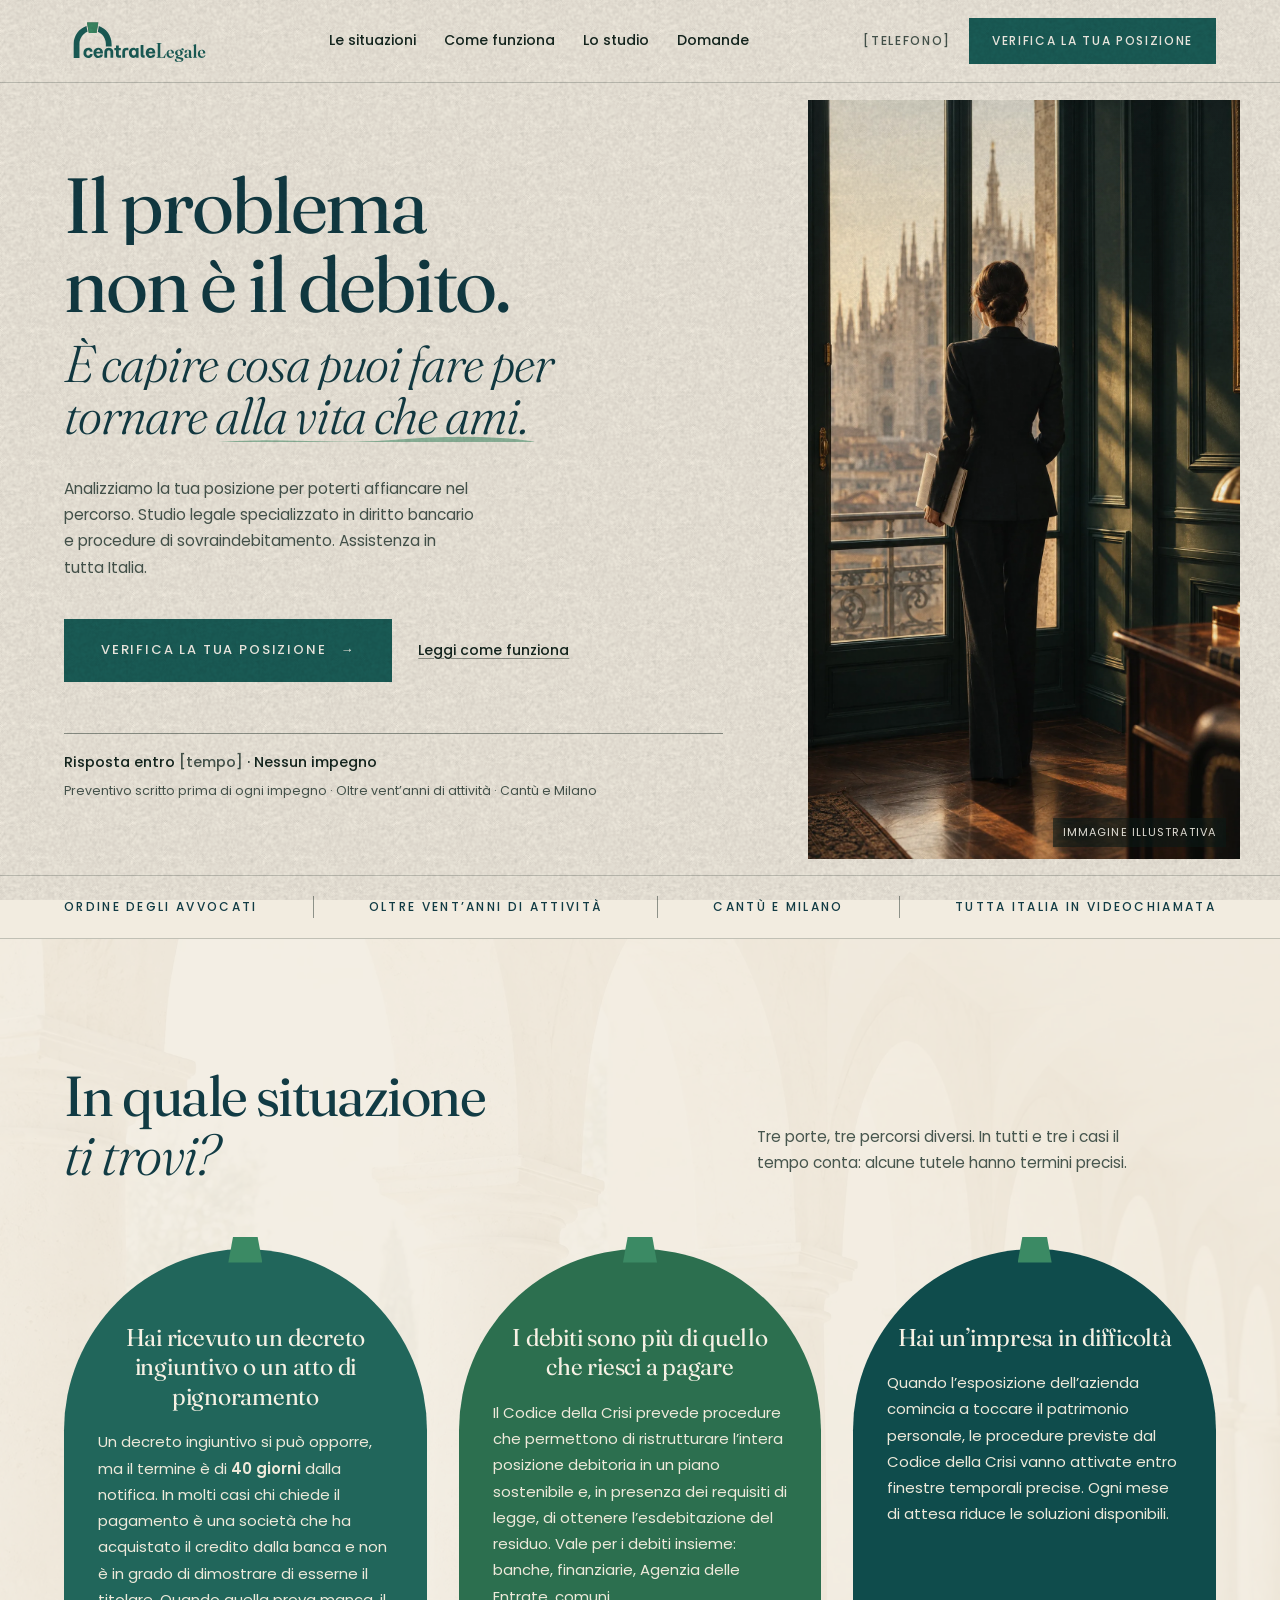
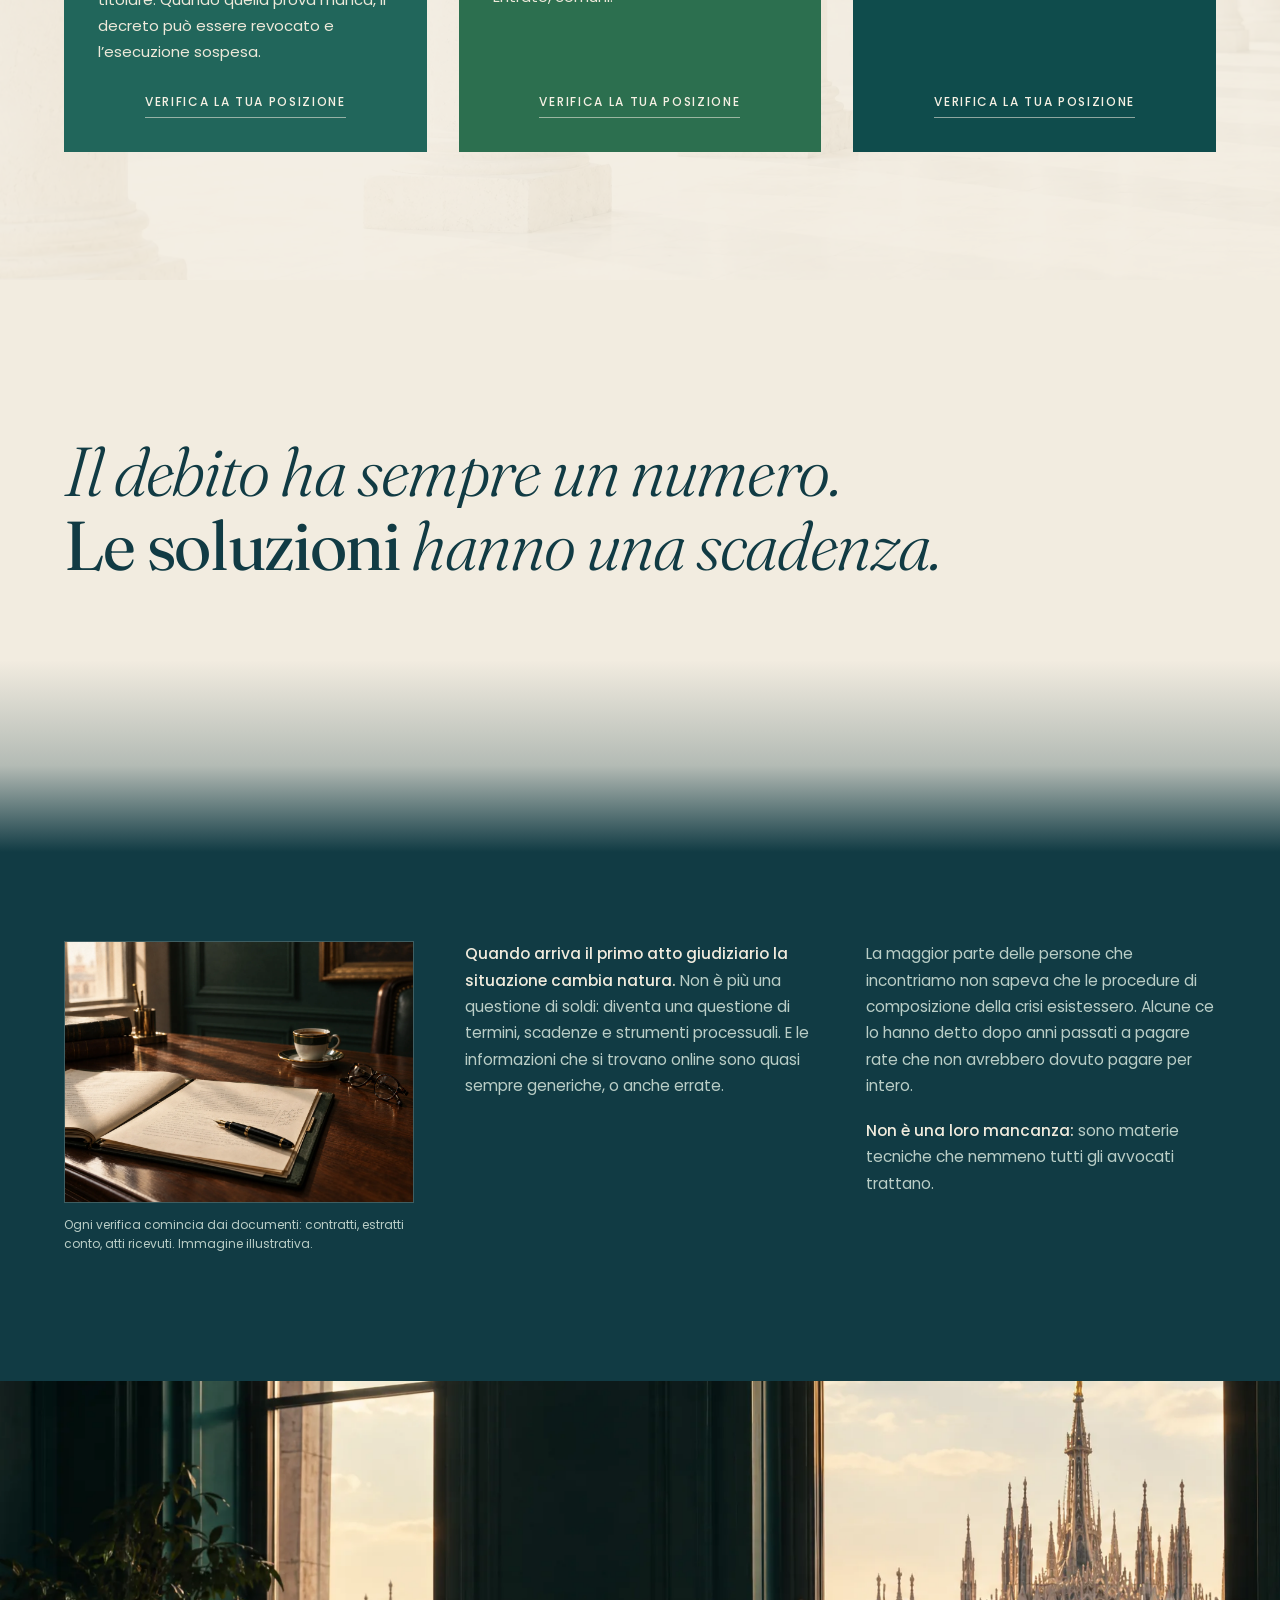
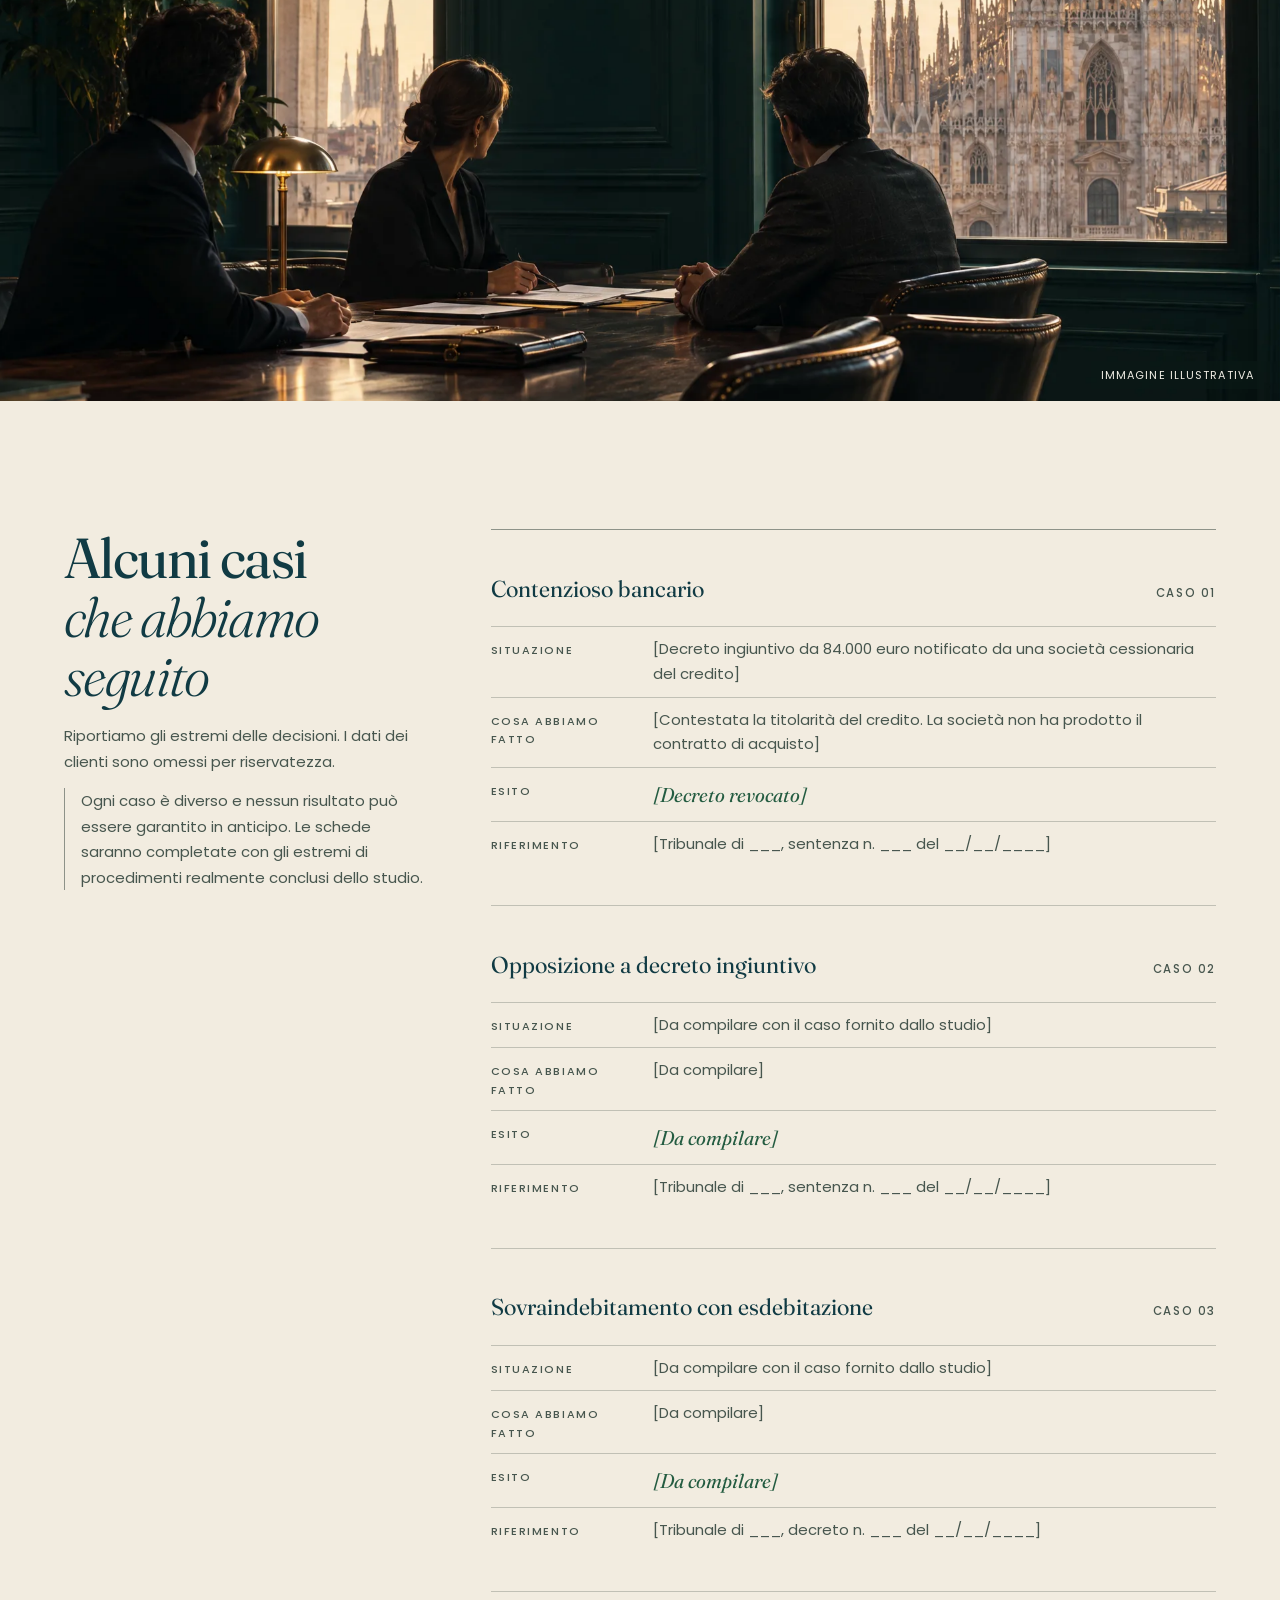
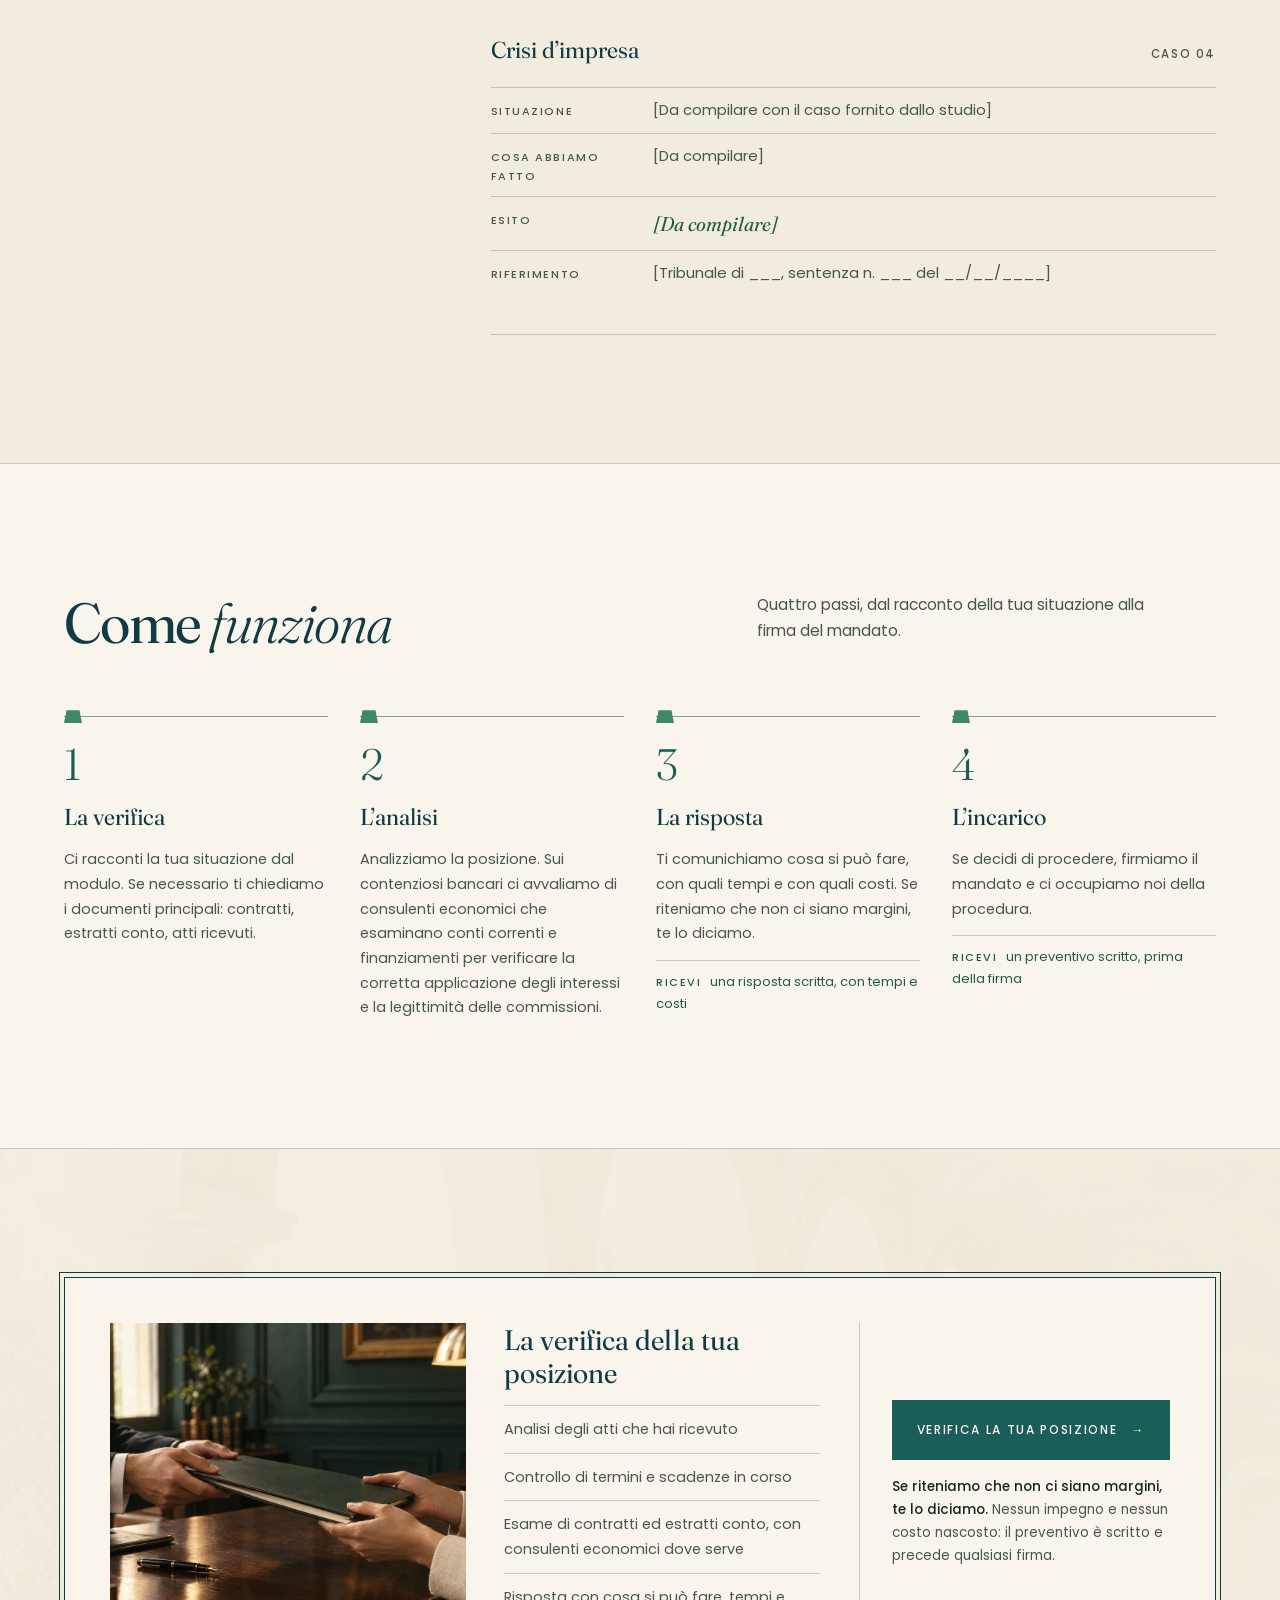
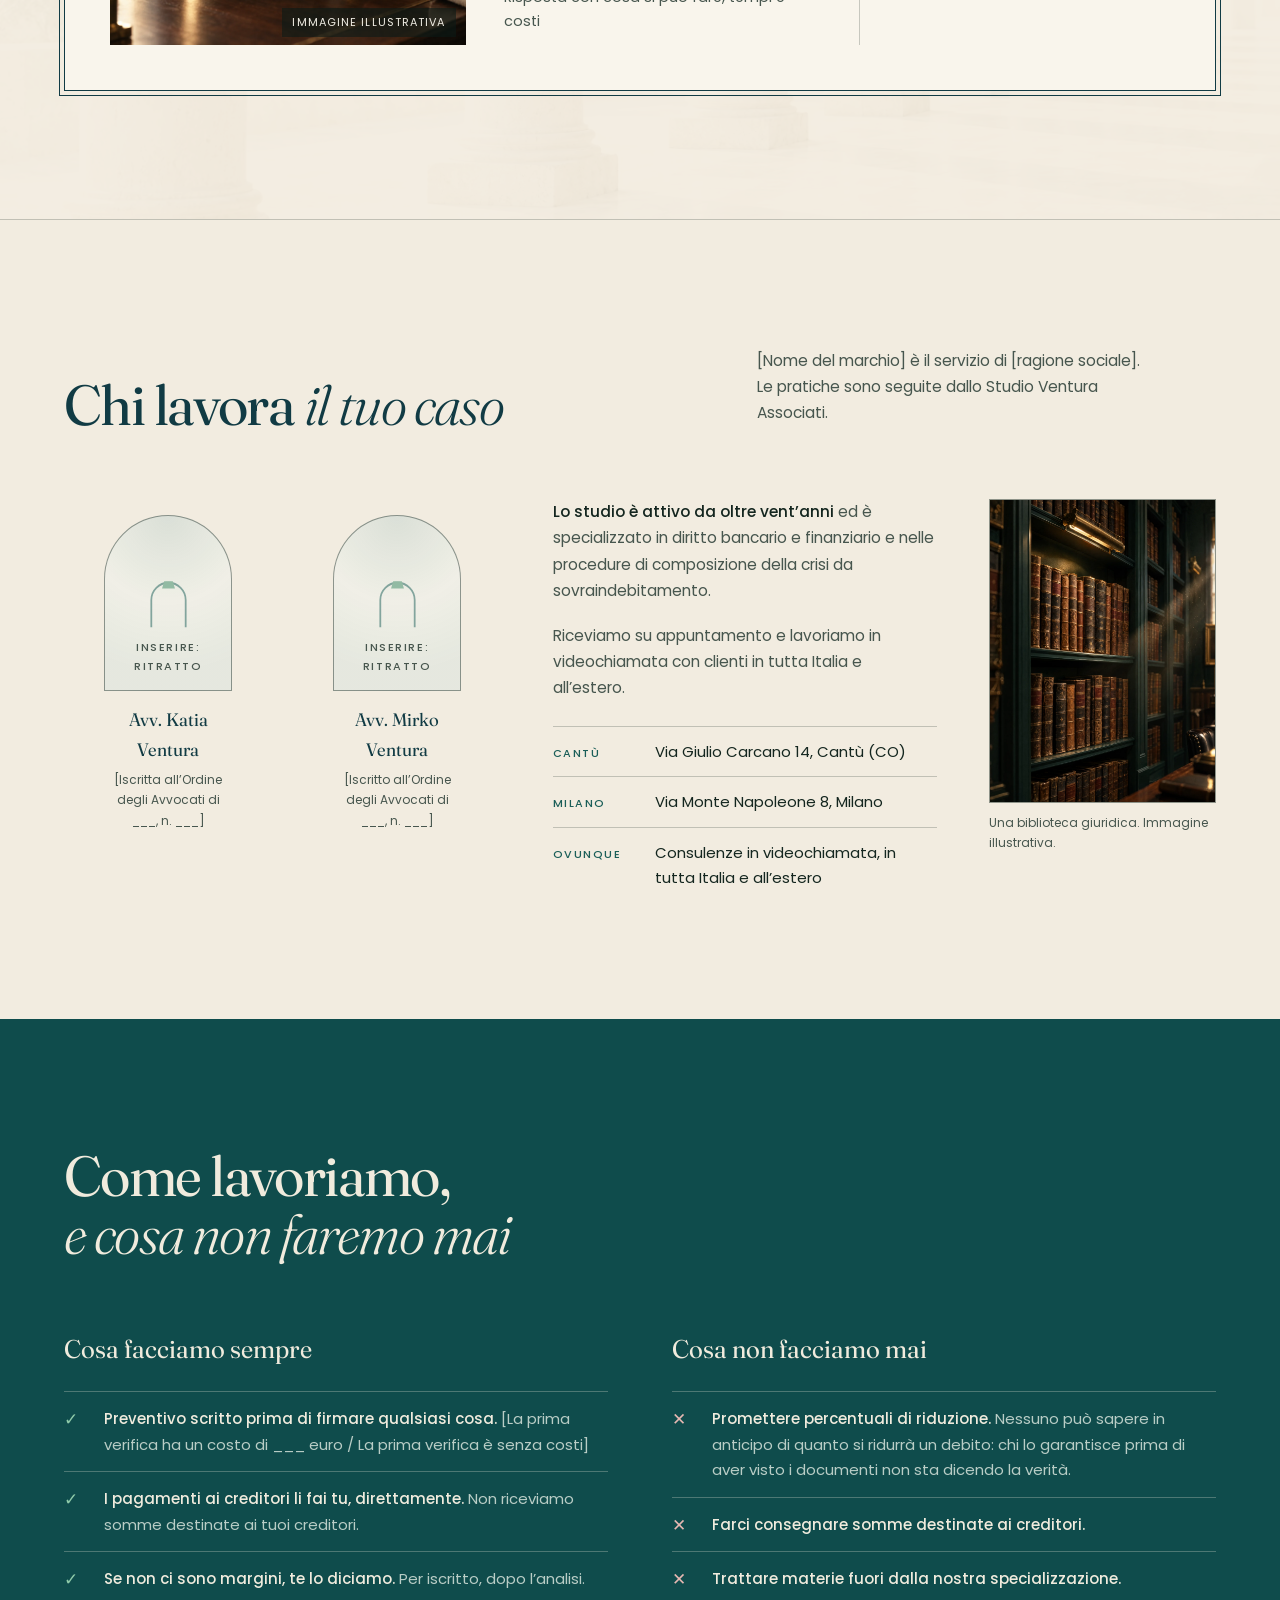
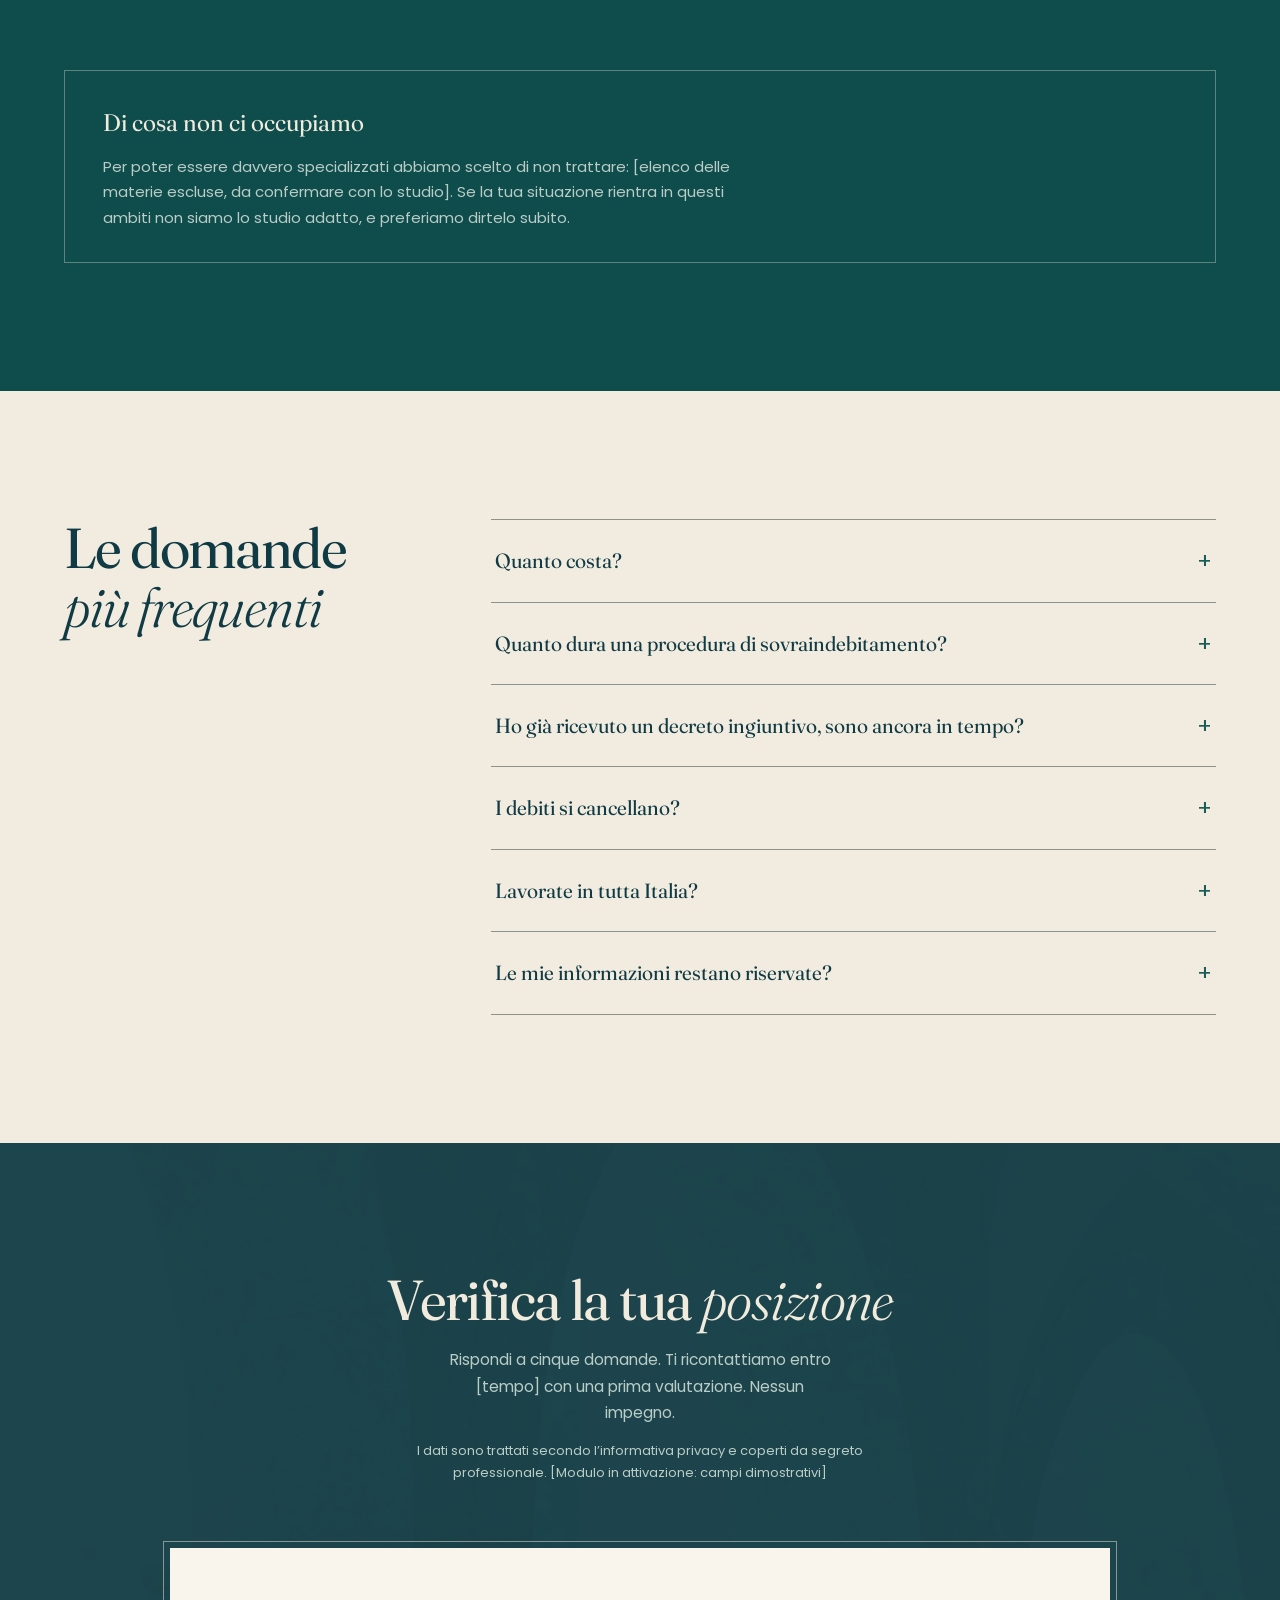
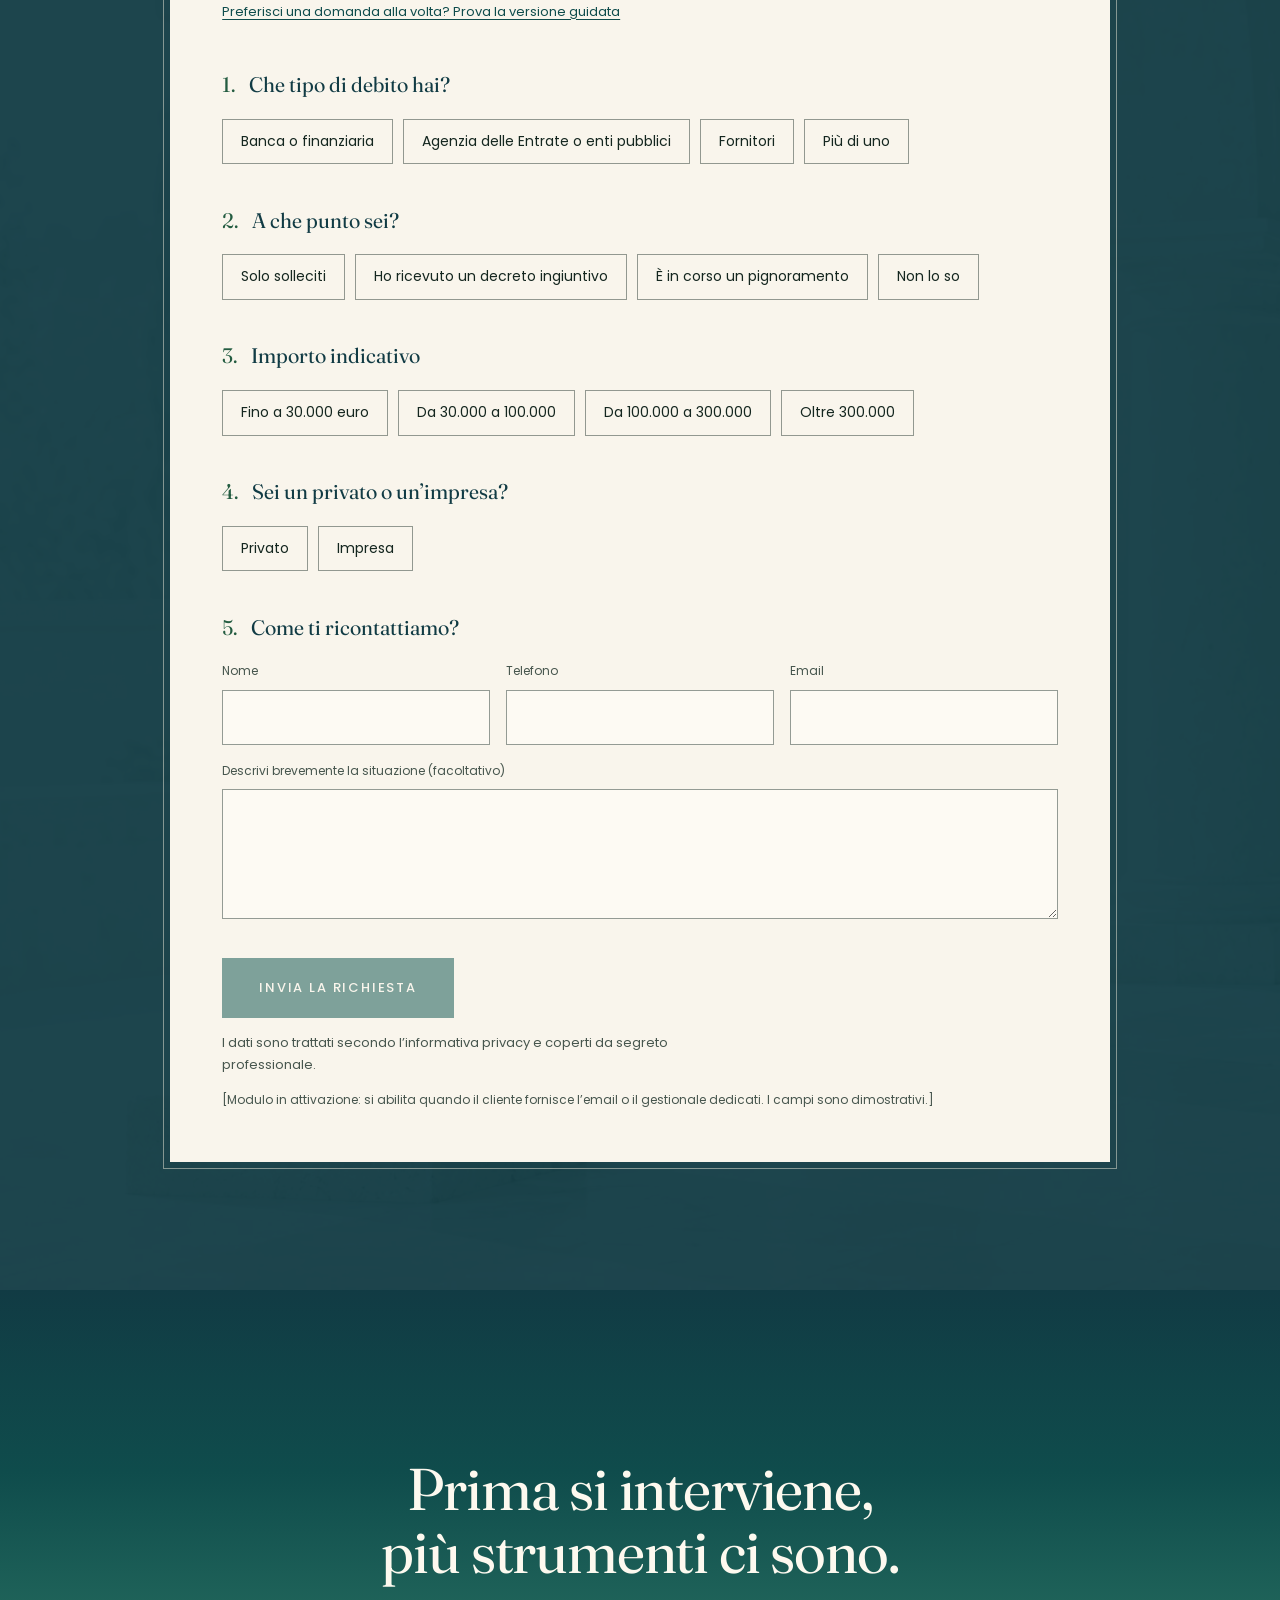
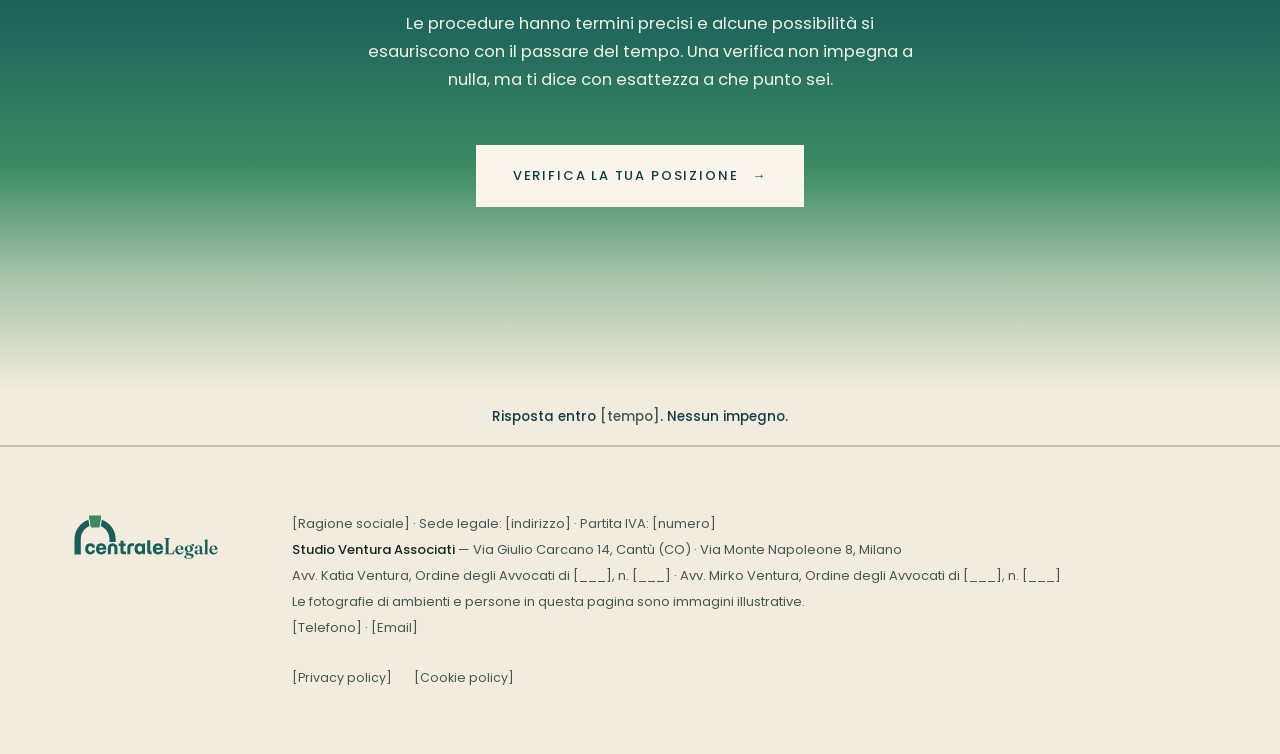
==== index.html @ 2e48e815 "Fix dalla finish review indipendente v2 (25 finding applicati, 1 invalidato con evidenza) Material: " ====
<!doctype html>
<html lang="it">
<head>
<meta charset="utf-8">
<meta name="viewport" content="width=device-width, initial-scale=1">
<title>centraleLegale — Verifica la tua posizione debitoria</title>
<meta name="description" content="Studio legale specializzato in diritto bancario e procedure di sovraindebitamento. Verifica la tua posizione: risposta scritta, nessun impegno. Assistenza in tutta Italia.">
<link rel="icon" href="assets/img/favicon-32x32.png" sizes="32x32">
<link rel="apple-touch-icon" href="assets/img/apple-touch-icon.png">
<link rel="stylesheet" href="assets/css/main.css">
<script>document.documentElement.classList.add('js');</script>
</head>
<body>

<a class="skip" href="#verifica">Vai al modulo di verifica</a>

<div class="grana" aria-hidden="true"></div>

<header class="nav">
  <a class="nav__logo" href="#top" aria-label="centraleLegale">
    <img src="assets/img/Marchio.Colori.svg" alt="centraleLegale" width="280" height="86">
  </a>
  <nav class="nav__links" aria-label="Sezioni della pagina">
    <a href="#situazioni">Le situazioni</a>
    <a href="#metodo">Come funziona</a>
    <a href="#studio">Lo studio</a>
    <a href="#domande">Domande</a>
  </nav>
  <div class="nav__meta">
    <span class="nav__phone caps segnaposto">[telefono]</span>
    <a class="nav__cta caps" href="#verifica">Verifica la tua posizione</a>
  </div>
</header>

<div class="stickybar">
  <p class="stickybar__brand">centraleLegale <small>— verifica della posizione debitoria</small></p>
  <div class="stickybar__right">
    <span class="stickybar__tempo">Risposta entro <span class="segnaposto">[tempo]</span> · Nessun impegno</span>
    <a class="stickybar__cta" href="#verifica"><span class="cta-esteso">Verifica la tua posizione</span><span class="cta-corto">Verifica ora</span></a>
  </div>
</div>

<main id="top">

  <!-- 01 · HERO -->
  <section class="hero" aria-labelledby="hero-title">
    <div class="hero__grid">
      <div class="hero__content">
        <h1 class="hero__title" id="hero-title">
          <span class="riga"><span>Il problema</span></span>
          <span class="riga" style="--d:70ms"><span>non è il debito.</span></span>
          <span class="riga riga--sub" style="--d:140ms; margin-top:0.28em"><span><em>È capire cosa puoi fare per</em></span></span>
          <span class="riga riga--sub" style="--d:210ms"><span><em>tornare <span class="evidenzia">alla vita che ami.<svg viewBox="0 0 300 24" preserveAspectRatio="none" aria-hidden="true"><path pathLength="1" d="M4 16 C 60 8, 120 20, 176 12 S 280 10, 296 14"/></svg></span></em></span></span>
        </h1>
        <p class="hero__lead rv" style="--d:260ms">Analizziamo la tua posizione per poterti affiancare nel percorso. Studio legale specializzato in diritto bancario e procedure di sovraindebitamento. Assistenza in tutta Italia.</p>
        <p class="hero__cta-row rv" style="--d:330ms">
          <a class="btn" href="#verifica">Verifica la tua posizione <span class="freccia" aria-hidden="true">→</span></a>
          <a class="hero__alt" href="#metodo">Leggi come funziona</a>
        </p>
        <div class="hero__fatti rv" style="--d:400ms">
          <p class="f1">Risposta entro <span class="segnaposto">[tempo]</span> · Nessun impegno</p>
          <p class="f2">Preventivo scritto prima di ogni impegno · Oltre vent’anni di attività · Cantù e Milano</p>
        </div>
      </div>
      <figure class="hero__foto">
        <img class="hero__foto-img" src="assets/img/foto/avvocato-finestra.webp" alt="Avvocata di spalle alla finestra di uno studio verde petrolio, con un atto in mano — immagine illustrativa" width="1365" height="2048">
        <figcaption class="hero__foto-nota">Immagine illustrativa</figcaption>
      </figure>
    </div>
  </section>

  <aside class="targa" aria-label="Lo studio in sintesi">
    <ul class="targa__list caps">
      <li class="targa__item">Ordine degli Avvocati</li>
      <li class="sep" aria-hidden="true"></li>
      <li class="targa__item">Oltre vent’anni di attività</li>
      <li class="sep" aria-hidden="true"></li>
      <li class="targa__item">Cantù e Milano</li>
      <li class="sep" aria-hidden="true"></li>
      <li class="targa__item">Tutta Italia in videochiamata</li>
    </ul>
  </aside>

  <!-- 02 · LE TRE PORTE -->
  <section class="section porte" id="situazioni" aria-labelledby="porte-title">
    <div class="container">
      <header class="section__head section__head--split">
        <h2 class="section__title rv" id="porte-title">In quale situazione<br><em>ti trovi?</em></h2>
        <p class="section__intro rv" style="--d:120ms">Tre porte, tre percorsi diversi. In tutti e tre i casi il tempo conta: alcune tutele hanno termini precisi.</p>
      </header>
      <div class="porte__grid">
        <article class="porta porta--abete rv">
          <span class="porta__chiave" aria-hidden="true"></span>
          <h3 class="porta__titolo">Hai ricevuto un decreto ingiuntivo o un atto di pignoramento</h3>
          <p class="porta__testo">Un decreto ingiuntivo si può opporre, ma il termine è di <strong class="num">40 giorni</strong> dalla notifica. In molti casi chi chiede il pagamento è una società che ha acquistato il credito dalla banca e non è in grado di dimostrare di esserne il titolare. Quando quella prova manca, il decreto può essere revocato e l’esecuzione sospesa.</p>
          <a class="porta__cta caps" href="#verifica">Verifica la tua posizione</a>
        </article>
        <article class="porta porta--bosco rv" style="--d:130ms">
          <span class="porta__chiave" aria-hidden="true"></span>
          <h3 class="porta__titolo">I debiti sono più di quello che riesci a pagare</h3>
          <p class="porta__testo">Il Codice della Crisi prevede procedure che permettono di ristrutturare l’intera posizione debitoria in un piano sostenibile e, in presenza dei requisiti di legge, di ottenere l’esdebitazione del residuo. Vale per i debiti insieme: banche, finanziarie, Agenzia delle Entrate, comuni.</p>
          <a class="porta__cta caps" href="#verifica">Verifica la tua posizione</a>
        </article>
        <article class="porta porta--petrolio rv" style="--d:260ms">
          <span class="porta__chiave" aria-hidden="true"></span>
          <h3 class="porta__titolo">Hai un’impresa in difficoltà</h3>
          <p class="porta__testo">Quando l’esposizione dell’azienda comincia a toccare il patrimonio personale, le procedure previste dal Codice della Crisi vanno attivate entro finestre temporali precise. Ogni mese di attesa riduce le soluzioni disponibili.</p>
          <a class="porta__cta caps" href="#verifica">Verifica la tua posizione</a>
        </article>
      </div>
    </div>
  </section>

  <!-- 03 · STATEMENT → DARK -->
  <section class="statement" aria-hidden="false">
    <div class="container">
      <p class="statement__testo">
        <span class="riga"><span>Il debito ha sempre un numero.</span></span>
        <span class="riga" style="--d:90ms"><span><strong>Le soluzioni</strong> hanno una scadenza.</span></span>
      </p>
    </div>
    <div class="statement__vignetta" aria-hidden="true"></div>
  </section>

  <section class="section section--scuro problema" aria-labelledby="problema-title">
    <div class="container">
      <h2 class="visually-hidden" id="problema-title">Perché succede</h2>
      <div class="problema__grid">
        <figure class="problema__figura rv">
          <img src="assets/img/foto/scrivania-atti.webp" alt="Scrivania con un fascicolo aperto, penna stilografica e tazzina di caffè — immagine illustrativa" width="1536" height="1152">
          <figcaption>Ogni verifica comincia dai documenti: contratti, estratti conto, atti ricevuti. Immagine illustrativa.</figcaption>
        </figure>
        <div class="problema__col rv" style="--d:110ms">
          <p><strong>Quando arriva il primo atto giudiziario la situazione cambia natura.</strong> Non è più una questione di soldi: diventa una questione di termini, scadenze e strumenti processuali. E le informazioni che si trovano online sono quasi sempre generiche, o anche errate.</p>
        </div>
        <div class="problema__col rv" style="--d:220ms">
          <p>La maggior parte delle persone che incontriamo non sapeva che le procedure di composizione della crisi esistessero. Alcune ce lo hanno detto dopo anni passati a pagare rate che non avrebbero dovuto pagare per intero.</p>
          <p><strong>Non è una loro mancanza:</strong> sono materie tecniche che nemmeno tutti gli avvocati trattano.</p>
        </div>
      </div>
    </div>
  </section>

  <!-- BANDA FOTOGRAFICA -->
  <div class="fotobanda" role="img" aria-label="Consulenza attorno a un tavolo in una sala riunioni verde petrolio — immagine illustrativa">
    <img class="fotobanda__img" src="assets/img/foto/riunione.webp" alt="" data-parallax="0.16" width="2048" height="878">
    <p class="fotobanda__nota">Immagine illustrativa</p>
  </div>

  <!-- 04 · CASI -->
  <section class="section casi" aria-labelledby="casi-title">
    <div class="container casi__grid">
      <div class="casi__sticky">
        <h2 class="section__title rv" id="casi-title">Alcuni casi<br><em>che abbiamo seguito</em></h2>
        <p class="rv" style="--d:100ms">Riportiamo gli estremi delle decisioni. I dati dei clienti sono omessi per riservatezza.</p>
        <p class="casi__nota rv" style="--d:180ms">Ogni caso è diverso e nessun risultato può essere garantito in anticipo. Le schede saranno completate con gli estremi di procedimenti realmente conclusi dello studio.</p>
      </div>
      <div class="casi__list">
        <article class="caso rv">
          <div class="caso__testata"><h3 class="caso__tipo">Contenzioso bancario</h3><span class="caso__tag caps num">Caso 01</span></div>
          <div class="caso__voce"><span class="caso__label caps">Situazione</span><p class="caso__valore segnaposto">[Decreto ingiuntivo da 84.000 euro notificato da una società cessionaria del credito]</p></div>
          <div class="caso__voce"><span class="caso__label caps">Cosa abbiamo fatto</span><p class="caso__valore segnaposto">[Contestata la titolarità del credito. La società non ha prodotto il contratto di acquisto]</p></div>
          <div class="caso__voce caso__esito"><span class="caso__label caps">Esito</span><p class="caso__valore segnaposto">[Decreto revocato]</p></div>
          <div class="caso__voce"><span class="caso__label caps">Riferimento</span><p class="caso__valore segnaposto">[Tribunale di ___, sentenza n. ___ del __/__/____]</p></div>
        </article>
        <article class="caso rv" style="--d:80ms">
          <div class="caso__testata"><h3 class="caso__tipo">Opposizione a decreto ingiuntivo</h3><span class="caso__tag caps num">Caso 02</span></div>
          <div class="caso__voce"><span class="caso__label caps">Situazione</span><p class="caso__valore segnaposto">[Da compilare con il caso fornito dallo studio]</p></div>
          <div class="caso__voce"><span class="caso__label caps">Cosa abbiamo fatto</span><p class="caso__valore segnaposto">[Da compilare]</p></div>
          <div class="caso__voce caso__esito"><span class="caso__label caps">Esito</span><p class="caso__valore segnaposto">[Da compilare]</p></div>
          <div class="caso__voce"><span class="caso__label caps">Riferimento</span><p class="caso__valore segnaposto">[Tribunale di ___, sentenza n. ___ del __/__/____]</p></div>
        </article>
        <article class="caso rv" style="--d:80ms">
          <div class="caso__testata"><h3 class="caso__tipo">Sovraindebitamento con esdebitazione</h3><span class="caso__tag caps num">Caso 03</span></div>
          <div class="caso__voce"><span class="caso__label caps">Situazione</span><p class="caso__valore segnaposto">[Da compilare con il caso fornito dallo studio]</p></div>
          <div class="caso__voce"><span class="caso__label caps">Cosa abbiamo fatto</span><p class="caso__valore segnaposto">[Da compilare]</p></div>
          <div class="caso__voce caso__esito"><span class="caso__label caps">Esito</span><p class="caso__valore segnaposto">[Da compilare]</p></div>
          <div class="caso__voce"><span class="caso__label caps">Riferimento</span><p class="caso__valore segnaposto">[Tribunale di ___, decreto n. ___ del __/__/____]</p></div>
        </article>
        <article class="caso rv" style="--d:80ms">
          <div class="caso__testata"><h3 class="caso__tipo">Crisi d’impresa</h3><span class="caso__tag caps num">Caso 04</span></div>
          <div class="caso__voce"><span class="caso__label caps">Situazione</span><p class="caso__valore segnaposto">[Da compilare con il caso fornito dallo studio]</p></div>
          <div class="caso__voce"><span class="caso__label caps">Cosa abbiamo fatto</span><p class="caso__valore segnaposto">[Da compilare]</p></div>
          <div class="caso__voce caso__esito"><span class="caso__label caps">Esito</span><p class="caso__valore segnaposto">[Da compilare]</p></div>
          <div class="caso__voce"><span class="caso__label caps">Riferimento</span><p class="caso__valore segnaposto">[Tribunale di ___, sentenza n. ___ del __/__/____]</p></div>
        </article>
      </div>
    </div>
  </section>

  <!-- 05 · METODO -->
  <section class="section metodo" id="metodo" aria-labelledby="metodo-title">
    <div class="container">
      <header class="section__head section__head--split">
        <h2 class="section__title rv" id="metodo-title">Come <em>funziona</em></h2>
        <p class="section__intro rv" style="--d:120ms">Quattro passi, dal racconto della tua situazione alla firma del mandato.</p>
      </header>
      <div class="metodo__grid">
        <article class="passo rv">
          <p class="passo__numero num">1</p>
          <h3 class="passo__titolo">La verifica</h3>
          <p class="passo__testo">Ci racconti la tua situazione dal modulo. Se necessario ti chiediamo i documenti principali: contratti, estratti conto, atti ricevuti.</p>
        </article>
        <article class="passo rv" style="--d:110ms">
          <p class="passo__numero num">2</p>
          <h3 class="passo__titolo">L’analisi</h3>
          <p class="passo__testo">Analizziamo la posizione. Sui contenziosi bancari ci avvaliamo di consulenti economici che esaminano conti correnti e finanziamenti per verificare la corretta applicazione degli interessi e la legittimità delle commissioni.</p>
        </article>
        <article class="passo rv" style="--d:220ms">
          <p class="passo__numero num">3</p>
          <h3 class="passo__titolo">La risposta</h3>
          <p class="passo__testo">Ti comunichiamo cosa si può fare, con quali tempi e con quali costi. Se riteniamo che non ci siano margini, te lo diciamo.</p>
          <p class="passo__ricevi"><span class="caps">Ricevi</span> una risposta scritta, con tempi e costi</p>
        </article>
        <article class="passo rv" style="--d:330ms">
          <p class="passo__numero num">4</p>
          <h3 class="passo__titolo">L’incarico</h3>
          <p class="passo__testo">Se decidi di procedere, firmiamo il mandato e ci occupiamo noi della procedura.</p>
          <p class="passo__ricevi"><span class="caps">Ricevi</span> un preventivo scritto, prima della firma</p>
        </article>
      </div>
    </div>
  </section>

  <!-- OFFERTA -->
  <section class="section offerta" aria-labelledby="offerta-title">
    <div class="container">
      <div class="offerta__box rv">
        <figure class="offerta__figura">
          <img src="assets/img/foto/stretta-mano.webp" alt="Un fascicolo firmato passa di mano sopra una scrivania — immagine illustrativa" width="1536" height="1152">
          <figcaption>Immagine illustrativa</figcaption>
        </figure>
        <div class="offerta__lista">
          <h3 id="offerta-title">La verifica della tua posizione</h3>
          <ul>
            <li>Analisi degli atti che hai ricevuto</li>
            <li>Controllo di termini e scadenze in corso</li>
            <li>Esame di contratti ed estratti conto, con consulenti economici dove serve</li>
            <li>Risposta con cosa si può fare, tempi e costi</li>
          </ul>
        </div>
        <div class="offerta__azione">
          <a class="btn" href="#verifica">Verifica la tua posizione <span class="freccia" aria-hidden="true">→</span></a>
          <p class="offerta__garanzia"><strong>Se riteniamo che non ci siano margini, te lo diciamo.</strong> Nessun impegno e nessun costo nascosto: il preventivo è scritto e precede qualsiasi firma.</p>
        </div>
      </div>
    </div>
  </section>

  <!-- 06 · STUDIO -->
  <section class="section studio" id="studio" aria-labelledby="studio-title">
    <div class="container">
      <header class="section__head section__head--split">
        <h2 class="section__title rv" id="studio-title">Chi lavora <em>il tuo caso</em></h2>
        <p class="section__intro rv" style="--d:120ms"><span class="segnaposto">[Nome del marchio]</span> è il servizio di <span class="segnaposto">[ragione sociale]</span>. Le pratiche sono seguite dallo Studio Ventura Associati.</p>
      </header>
      <div class="studio__grid">
        <div class="studio__ritratti">
          <figure class="cameo rv">
            <div class="cameo__arco">
              <svg viewBox="0 0 60 74" fill="none" xmlns="http://www.w3.org/2000/svg" aria-hidden="true">
                <path d="M6 70 V32 A24 24 0 0 1 54 32 V70" stroke="#1a5e58" stroke-width="2.5"/>
                <path d="M24 6 h12 l3 10 h-18 z" fill="#3b8a64"/>
              </svg>
              <span class="cameo__nota caps">Inserire: ritratto</span>
            </div>
            <p class="cameo__nome">Avv. Katia Ventura</p>
            <p class="cameo__albo segnaposto">[Iscritta all’Ordine degli Avvocati di ___, n. ___]</p>
          </figure>
          <figure class="cameo rv" style="--d:110ms">
            <div class="cameo__arco">
              <svg viewBox="0 0 60 74" fill="none" xmlns="http://www.w3.org/2000/svg" aria-hidden="true">
                <path d="M6 70 V32 A24 24 0 0 1 54 32 V70" stroke="#1a5e58" stroke-width="2.5"/>
                <path d="M24 6 h12 l3 10 h-18 z" fill="#3b8a64"/>
              </svg>
              <span class="cameo__nota caps">Inserire: ritratto</span>
            </div>
            <p class="cameo__nome">Avv. Mirko Ventura</p>
            <p class="cameo__albo segnaposto">[Iscritto all’Ordine degli Avvocati di ___, n. ___]</p>
          </figure>
        </div>
        <div class="studio__testo rv" style="--d:160ms">
          <p><strong>Lo studio è attivo da oltre vent’anni</strong> ed è specializzato in diritto bancario e finanziario e nelle procedure di composizione della crisi da sovraindebitamento.</p>
          <p>Riceviamo su appuntamento e lavoriamo in videochiamata con clienti in tutta Italia e all’estero.</p>
          <ul class="studio__sedi">
            <li><span class="caps">Cantù</span><span>Via Giulio Carcano 14, Cantù (CO)</span></li>
            <li><span class="caps">Milano</span><span>Via Monte Napoleone 8, Milano</span></li>
            <li><span class="caps">Ovunque</span><span>Consulenze in videochiamata, in tutta Italia e all’estero</span></li>
          </ul>
        </div>
        <figure class="studio__figura rv" style="--d:240ms">
          <img src="assets/img/foto/biblioteca.webp" alt="Scaffali di una biblioteca giuridica con tomi rilegati in pelle — immagine illustrativa" width="1536" height="2048">
          <figcaption>Una biblioteca giuridica. Immagine illustrativa.</figcaption>
        </figure>
      </div>
    </div>
  </section>

  <!-- 07 · PATTI -->
  <section class="section patti" aria-labelledby="patti-title">
    <div class="container">
      <header class="section__head">
        <h2 class="section__title rv" id="patti-title" style="color:#f0ebdd">Come lavoriamo,<br><em>e cosa non faremo mai</em></h2>
      </header>
      <div class="patti__cols">
        <div class="patti__col rv">
          <h3>Cosa facciamo sempre</h3>
          <ul>
            <li><span class="patti__segno" aria-hidden="true">✓</span><span><strong>Preventivo scritto prima di firmare qualsiasi cosa.</strong> <span class="segnaposto">[La prima verifica ha un costo di ___ euro / La prima verifica è senza costi]</span></span></li>
            <li><span class="patti__segno" aria-hidden="true">✓</span><span><strong>I pagamenti ai creditori li fai tu, direttamente.</strong> Non riceviamo somme destinate ai tuoi creditori.</span></li>
            <li><span class="patti__segno" aria-hidden="true">✓</span><span><strong>Se non ci sono margini, te lo diciamo.</strong> Per iscritto, dopo l’analisi.</span></li>
          </ul>
        </div>
        <div class="patti__col patti__col--no rv" style="--d:140ms">
          <h3>Cosa non facciamo mai</h3>
          <ul>
            <li><span class="patti__segno" aria-hidden="true">✕</span><span><strong>Promettere percentuali di riduzione.</strong> Nessuno può sapere in anticipo di quanto si ridurrà un debito: chi lo garantisce prima di aver visto i documenti non sta dicendo la verità.</span></li>
            <li><span class="patti__segno" aria-hidden="true">✕</span><span><strong>Farci consegnare somme destinate ai creditori.</strong></span></li>
            <li><span class="patti__segno" aria-hidden="true">✕</span><span><strong>Trattare materie fuori dalla nostra specializzazione.</strong></span></li>
          </ul>
        </div>
      </div>
      <div class="esclusioni rv">
        <h3 class="esclusioni__titolo">Di cosa non ci occupiamo</h3>
        <p class="esclusioni__testo">Per poter essere davvero specializzati abbiamo scelto di non trattare: <span class="segnaposto">[elenco delle materie escluse, da confermare con lo studio]</span>. Se la tua situazione rientra in questi ambiti non siamo lo studio adatto, e preferiamo dirtelo subito.</p>
      </div>
    </div>
  </section>

  <!-- 08 · FAQ -->
  <section class="section faq" id="domande" aria-labelledby="faq-title">
    <div class="container faq__grid">
      <div class="faq__sticky">
        <h2 class="section__title rv" id="faq-title">Le domande<br><em>più frequenti</em></h2>
      </div>
      <div class="faq__list rv" style="--d:120ms">
        <details class="faq__item">
          <summary>Quanto costa?</summary>
          <p class="faq__risposta"><span class="segnaposto">[Da completare]</span>. Il preventivo è sempre scritto e precede qualsiasi impegno.</p>
        </details>
        <details class="faq__item">
          <summary>Quanto dura una procedura di sovraindebitamento?</summary>
          <p class="faq__risposta">Ogni situazione è diversa e capire la tua posizione attuale dopo la prima analisi ci aiuterà a stimare il tempo di lavorazione.</p>
        </details>
        <details class="faq__item">
          <summary>Ho già ricevuto un decreto ingiuntivo, sono ancora in tempo?</summary>
          <p class="faq__risposta">Il termine per proporre opposizione è di <span class="num">40</span> giorni dalla notifica. Se il termine è scaduto esistono altri strumenti, ma vanno valutati sul caso concreto.</p>
        </details>
        <details class="faq__item">
          <summary>I debiti si cancellano?</summary>
          <p class="faq__risposta">Le procedure di composizione della crisi permettono di ristrutturare la posizione e, in presenza dei requisiti previsti dalla legge, di ottenere l’esdebitazione del debito residuo. Non è automatico e non vale per tutti: dipende dai requisiti e dalla valutazione del tribunale.</p>
        </details>
        <details class="faq__item">
          <summary>Lavorate in tutta Italia?</summary>
          <p class="faq__risposta">Sì. Le consulenze si svolgono in videochiamata e seguiamo clienti anche residenti all’estero.</p>
        </details>
        <details class="faq__item">
          <summary>Le mie informazioni restano riservate?</summary>
          <p class="faq__risposta">Sì, siamo tenuti al segreto professionale.</p>
        </details>
      </div>
    </div>
  </section>

  <!-- 09 · VERIFICA -->
  <section class="section verifica" id="verifica" aria-labelledby="verifica-title">
    <div class="container">
      <header class="verifica__head">
        <h2 class="section__title rv" id="verifica-title">Verifica la tua <em>posizione</em></h2>
        <p class="section__intro rv" style="--d:110ms">Rispondi a cinque domande. Ti ricontattiamo entro <span class="segnaposto">[tempo]</span> con una prima valutazione. Nessun impegno.</p>
        <p class="verifica__nota rv" style="--d:160ms">I dati sono trattati secondo l’informativa privacy e coperti da segreto professionale. <span class="segnaposto">[Modulo in attivazione: campi dimostrativi]</span></p>
      </header>
      <div class="verifica__strumento rv" style="--d:180ms">
        <form class="form" id="form-verifica" action="#verifica">
          <p class="form__modo"><a id="toggle-form" href="?form=step#verifica">Preferisci una domanda alla volta? Prova la versione guidata</a></p>
          <div class="wizard__stato" hidden>
            <span class="wizard__conta num" aria-live="polite">Domanda <b>1</b> di 5</span>
            <span class="wizard__barra" aria-hidden="true"><i></i></span>
          </div>
          <fieldset data-step="1">
            <legend><span class="num">1.</span> Che tipo di debito hai?</legend>
            <div class="opzioni">
              <label class="opzione"><input type="radio" name="tipo-debito" value="Banca o finanziaria"><span>Banca o finanziaria</span></label>
              <label class="opzione"><input type="radio" name="tipo-debito" value="Agenzia delle Entrate o enti pubblici"><span>Agenzia delle Entrate o enti pubblici</span></label>
              <label class="opzione"><input type="radio" name="tipo-debito" value="Fornitori"><span>Fornitori</span></label>
              <label class="opzione"><input type="radio" name="tipo-debito" value="Più di uno"><span>Più di uno</span></label>
            </div>
          </fieldset>
          <fieldset data-step="2">
            <legend><span class="num">2.</span> A che punto sei?</legend>
            <div class="opzioni">
              <label class="opzione"><input type="radio" name="punto" value="Solo solleciti"><span>Solo solleciti</span></label>
              <label class="opzione"><input type="radio" name="punto" value="Ho ricevuto un decreto ingiuntivo"><span>Ho ricevuto un decreto ingiuntivo</span></label>
              <label class="opzione"><input type="radio" name="punto" value="È in corso un pignoramento"><span>È in corso un pignoramento</span></label>
              <label class="opzione"><input type="radio" name="punto" value="Non lo so"><span>Non lo so</span></label>
            </div>
          </fieldset>
          <fieldset data-step="3">
            <legend><span class="num">3.</span> Importo indicativo</legend>
            <div class="opzioni">
              <label class="opzione"><input type="radio" name="importo" value="Fino a 30.000 euro"><span class="num">Fino a 30.000 euro</span></label>
              <label class="opzione"><input type="radio" name="importo" value="Da 30.000 a 100.000"><span class="num">Da 30.000 a 100.000</span></label>
              <label class="opzione"><input type="radio" name="importo" value="Da 100.000 a 300.000"><span class="num">Da 100.000 a 300.000</span></label>
              <label class="opzione"><input type="radio" name="importo" value="Oltre 300.000"><span class="num">Oltre 300.000</span></label>
            </div>
          </fieldset>
          <fieldset data-step="4">
            <legend><span class="num">4.</span> Sei un privato o un’impresa?</legend>
            <div class="opzioni">
              <label class="opzione"><input type="radio" name="soggetto" value="Privato"><span>Privato</span></label>
              <label class="opzione"><input type="radio" name="soggetto" value="Impresa"><span>Impresa</span></label>
            </div>
          </fieldset>
          <fieldset data-step="5">
            <legend><span class="num">5.</span> Come ti ricontattiamo?</legend>
            <div class="campi">
              <div class="campo"><label for="f-nome">Nome</label><input id="f-nome" name="nome" type="text" autocomplete="name" required></div>
              <div class="campo"><label for="f-telefono">Telefono</label><input id="f-telefono" name="telefono" type="tel" autocomplete="tel" required></div>
              <div class="campo"><label for="f-email">Email</label><input id="f-email" name="email" type="email" autocomplete="email" required></div>
              <div class="campo campo--full"><label for="f-note">Descrivi brevemente la situazione (facoltativo)</label><textarea id="f-note" name="situazione" rows="4"></textarea></div>
            </div>
          </fieldset>
          <div class="wizard__nav" hidden>
            <button class="wizard__indietro" type="button" data-dir="-1">Indietro</button>
            <button class="btn" type="button" data-dir="1">Avanti <span class="freccia" aria-hidden="true">→</span></button>
          </div>
          <div class="form__invio">
            <button class="btn" type="submit" disabled aria-describedby="nota-modulo">Invia la richiesta</button>
            <p class="form__privacy">I dati sono trattati secondo l’informativa privacy e coperti da segreto professionale.</p>
            <p class="form__nota segnaposto" id="nota-modulo">[Modulo in attivazione: si abilita quando il cliente fornisce l’email o il gestionale dedicati. I campi sono dimostrativi.]</p>
          </div>
        </form>
      </div>
    </div>
  </section>

  <!-- 10 · ALBA -->
  <section class="alba" aria-labelledby="alba-title">
    <div class="container">
      <h2 class="alba__title rv" id="alba-title">Prima si interviene,<br>più strumenti ci sono.</h2>
      <p class="alba__testo rv" style="--d:110ms">Le procedure hanno termini precisi e alcune possibilità si esauriscono con il passare del tempo. Una verifica non impegna a nulla, ma ti dice con esattezza a che punto sei.</p>
      <p class="alba__cta rv" style="--d:220ms"><a class="btn btn--chiaro" href="#verifica">Verifica la tua posizione <span class="freccia" aria-hidden="true">→</span></a></p>
    </div>
  </section>

  <div class="alba__coda">
    <p>Risposta entro <span class="segnaposto">[tempo]</span>. Nessun impegno.</p>
  </div>

</main>

<footer class="footer">
  <div class="container footer__grid">
    <a class="footer__logo" href="#top" aria-label="centraleLegale">
      <img src="assets/img/Marchio.Colori.svg" alt="centraleLegale" width="180" height="55">
    </a>
    <address class="footer__dati">
      <span class="segnaposto">[Ragione sociale]</span> · Sede legale: <span class="segnaposto">[indirizzo]</span> · Partita IVA: <span class="segnaposto">[numero]</span><br>
      <strong>Studio Ventura Associati</strong> — Via Giulio Carcano 14, Cantù (CO) · Via Monte Napoleone 8, Milano<br>
      Avv. Katia Ventura, Ordine degli Avvocati di <span class="segnaposto">[___]</span>, n. <span class="segnaposto">[___]</span> ·
      Avv. Mirko Ventura, Ordine degli Avvocati di <span class="segnaposto">[___]</span>, n. <span class="segnaposto">[___]</span><br>
      Le fotografie di ambienti e persone in questa pagina sono immagini illustrative.<br>
      <span class="segnaposto">[Telefono]</span> · <span class="segnaposto">[Email]</span>
      <span class="footer__legal">
        <span class="segnaposto">[Privacy policy]</span>
        <span class="segnaposto">[Cookie policy]</span>
      </span>
    </address>
  </div>
</footer>

<script>
(function () {
  var motionOk = !window.matchMedia('(prefers-reduced-motion: reduce)').matches;

  /* Reveal on scroll */
  var all = document.querySelectorAll('.rv, .riga, .evidenzia, .hero__foto-img, .hero__arco-segno');
  function revealAll() { all.forEach(function (el) { el.classList.add('in'); }); }
  if (!('IntersectionObserver' in window)) { revealAll(); }
  else {
    var io = new IntersectionObserver(function (entries) {
      entries.forEach(function (e) {
        if (e.isIntersecting) { e.target.classList.add('in'); io.unobserve(e.target); }
      });
    }, { rootMargin: '0px 0px -8% 0px', threshold: 0.08 });
    all.forEach(function (el) { io.observe(el); });
    setTimeout(revealAll, 1800);
  }

  /* Barra sticky: visibile dopo l'hero, mai sopra il form o il finale */
  var bar = document.querySelector('.stickybar');
  if (bar && 'IntersectionObserver' in window) {
    var visto = { hero: true, verifica: false, alba: false };
    function aggiornaBarra() { bar.classList.toggle('in', !visto.hero && !visto.verifica && !visto.alba); }
    [['hero', '.hero'], ['verifica', '#verifica'], ['alba', '.alba']].forEach(function (cfg) {
      var el = document.querySelector(cfg[1]);
      if (!el) return;
      new IntersectionObserver(function (entries) {
        visto[cfg[0]] = entries[0].isIntersecting;
        aggiornaBarra();
      }, { rootMargin: '-80px 0px 0px 0px' }).observe(el);
    });
  }

  /* Parallax leggero (solo trasform, rAF-throttled) */
  var par = document.querySelectorAll('[data-parallax]');
  if (par.length && motionOk) {
    var ticking = false;
    function frame() {
      ticking = false;
      var vh = window.innerHeight;
      par.forEach(function (el) {
        var r = el.parentElement.getBoundingClientRect();
        if (r.bottom < 0 || r.top > vh) return;
        var k = parseFloat(el.dataset.parallax) || 0.15;
        var p = (r.top + r.height / 2 - vh / 2) / vh;
        el.style.transform = 'translateY(' + (p * k * -100).toFixed(2) + 'px)';
      });
    }
    addEventListener('scroll', function () { if (!ticking) { ticking = true; requestAnimationFrame(frame); } }, { passive: true });
    frame();
  }

  /* Risposte conservate tra le due modalità (sessionStorage) */
  var form = document.getElementById('form-verifica');
  if (form && 'sessionStorage' in window) {
    try {
      var salvate = JSON.parse(sessionStorage.getItem('cl-verifica') || '{}');
      Object.keys(salvate).forEach(function (nome) {
        var campo = form.elements[nome];
        if (!campo) return;
        if (campo instanceof RadioNodeList || (campo.length && campo[0] && campo[0].type === 'radio')) { campo.value = salvate[nome]; }
        else campo.value = salvate[nome];
      });
    } catch (e) {}
    form.addEventListener('change', function () {
      try {
        var dati = {};
        new FormData(form).forEach(function (v, k) { dati[k] = v; });
        sessionStorage.setItem('cl-verifica', JSON.stringify(dati));
      } catch (e) {}
    });
  }

  /* Modalità wizard: ?form=step */
  var isStep = new URLSearchParams(location.search).get('form') === 'step';
  var toggle = document.getElementById('toggle-form');
  if (toggle && isStep) { toggle.textContent = 'Preferisci vedere tutte le domande insieme? Torna alla versione completa'; toggle.href = './#verifica'; }
  if (form && isStep) {
    form.classList.add('form--step');
    var steps = [].slice.call(form.querySelectorAll('fieldset'));
    var stato = form.querySelector('.wizard__stato');
    var nav = form.querySelector('.wizard__nav');
    var invio = form.querySelector('.form__invio');
    var conta = form.querySelector('.wizard__conta b');
    var barra = form.querySelector('.wizard__barra i');
    var avanti = nav.querySelector('[data-dir="1"]');
    var indietro = nav.querySelector('[data-dir="-1"]');
    var i = 0;
    stato.hidden = false; nav.hidden = false;
    function mostra(n, scorri) {
      i = Math.max(0, Math.min(steps.length - 1, n));
      steps.forEach(function (fs, j) { fs.classList.toggle('attivo', j === i); });
      conta.textContent = i + 1;
      barra.style.transform = 'scaleX(' + ((i + 1) / steps.length) + ')';
      indietro.disabled = i === 0;
      avanti.style.display = i === steps.length - 1 ? 'none' : '';
      invio.style.display = i === steps.length - 1 ? '' : 'none';
      if (scorri) {
        var y = document.getElementById('verifica').getBoundingClientRect().top + scrollY - 70;
        scrollTo({ top: y, behavior: motionOk ? 'smooth' : 'auto' });
        var leg = steps[i].querySelector('legend');
        if (leg) { leg.setAttribute('tabindex', '-1'); leg.focus({ preventScroll: true }); }
      }
    }
    nav.addEventListener('click', function (e) {
      var b = e.target.closest('[data-dir]');
      if (b) mostra(i + parseInt(b.dataset.dir, 10), true);
    });
    form.addEventListener('change', function (e) {
      if (e.target.type === 'radio' && i < steps.length - 1) setTimeout(function () { mostra(i + 1, true); }, 260);
    });
    mostra(0, false);
  }
})();
</script>

</body>
</html>
---- assets/css/main.css ----
/* ============================================================
   centraleLegale — landing "Il Portale" v2
   Strategia editoriale bottega: grana di carta su tutta la
   pagina, split editoriale, statement giganti in corsivo,
   barra sticky di conversione, fotografia calda verde petrolio.
   Spigoli vivi, hairline 1px, Fraunces 400 + Poppins.
   ============================================================ */

/* ---------- Font ---------- */
@font-face { font-family: 'Fraunces'; src: url('../fonts/Fraunces_72pt-Light.ttf') format('truetype'); font-weight: 300; font-style: normal; font-display: swap; }
@font-face { font-family: 'Fraunces'; src: url('../fonts/Fraunces_72pt-Regular.ttf') format('truetype'); font-weight: 400; font-style: normal; font-display: swap; }
@font-face { font-family: 'Fraunces'; src: url('../fonts/Fraunces_72pt-SemiBold.ttf') format('truetype'); font-weight: 600; font-style: normal; font-display: swap; }
@font-face { font-family: 'Fraunces'; src: url('../fonts/Fraunces_72pt-Italic.ttf') format('truetype'); font-weight: 400; font-style: italic; font-display: swap; }
@font-face { font-family: 'Fraunces'; src: url('../fonts/Fraunces_72pt-LightItalic.ttf') format('truetype'); font-weight: 300; font-style: italic; font-display: swap; }
@font-face { font-family: 'Poppins'; src: url('../fonts/Poppins-Regular.ttf') format('truetype'); font-weight: 400; font-style: normal; font-display: swap; }
@font-face { font-family: 'Poppins'; src: url('../fonts/Poppins-Medium.ttf') format('truetype'); font-weight: 500; font-style: normal; font-display: swap; }
@font-face { font-family: 'Poppins'; src: url('../fonts/Poppins-SemiBold.ttf') format('truetype'); font-weight: 600; font-style: normal; font-display: swap; }

/* ---------- Token ---------- */
:root {
  --avorio: #f2ece0;
  --avorio-alto: #f9f5ec;
  --petrolio-notte: #113b44;
  --petrolio: #0f4c4c;
  --petrolio-verde: #1a5e58;
  --verde-abete: #21665b;
  --verde-bosco: #2c6f4f;
  --verde-bosco-testo: #245c41;
  --verde-salvia: #3b8a64;
  --inchiostro: #14261f;
  --inchiostro-70: #47564e;
  --hairline: rgba(20, 38, 31, 0.22);
  --hairline-forte: rgba(20, 38, 31, 0.45);
  --avorio-su-petrolio: #eee9da;
  --secondario-su-petrolio: #b9cdc6;
  --serif: 'Fraunces', 'Times New Roman', serif;
  --sans: 'Poppins', 'Helvetica Neue', Arial, sans-serif;
  --track-caps: 0.14em;
  --ease: cubic-bezier(0.22, 1, 0.36, 1);
  --ease-soft: cubic-bezier(0.32, 0.72, 0, 1);
  --gutter: clamp(22px, 5vw, 88px);
}

* { box-sizing: border-box; }
[hidden] { display: none !important; }
.visually-hidden { position: absolute; width: 1px; height: 1px; overflow: hidden; clip: rect(0 0 0 0); clip-path: inset(50%); white-space: nowrap; }
.skip { position: fixed; top: -100px; left: 16px; z-index: 90; background: var(--petrolio-notte); color: #f9f5ec; padding: 12px 20px; font-size: 14px; text-decoration: none; transition: top 200ms var(--ease-soft); }
.skip:focus-visible { top: 12px; color: #f9f5ec; }
html { scroll-behavior: smooth; }
body {
  margin: 0;
  background: var(--avorio);
  color: var(--inchiostro);
  font-family: var(--sans);
  font-size: 16.5px;
  line-height: 1.7;
  -webkit-font-smoothing: antialiased;
  text-rendering: optimizeLegibility;
}
::selection { background: var(--petrolio-verde); color: var(--avorio-alto); }
img { max-width: 100%; display: block; }
a { color: var(--petrolio); text-underline-offset: 0.22em; text-decoration-thickness: 1px; }
a:hover { color: var(--verde-salvia); }
:focus-visible { outline: 2px solid var(--verde-salvia); outline-offset: 3px; }
.porta :focus-visible, .section--scuro :focus-visible, .patti :focus-visible, .alba :focus-visible, .verifica :focus-visible, .porta__cta:focus-visible { outline-color: #f9f5ec; }
.verifica__strumento :focus-visible { outline-color: var(--verde-salvia); }

/* ---------- Grana di carta (layer fisso, mai sui contenuti) ---------- */
.grana {
  position: fixed; inset: 0; z-index: 80; pointer-events: none;
  background-image: url('../img/paper-grain.png');
  background-size: 132px 132px; background-repeat: repeat;
  opacity: 0.16; mix-blend-mode: multiply;
}

/* ---------- Utilità ---------- */
.caps { font-family: var(--sans); font-weight: 500; text-transform: uppercase; letter-spacing: var(--track-caps); }
.container { max-width: 1280px; margin-inline: auto; padding-inline: var(--gutter); }
.segnaposto { color: var(--inchiostro-70); font-style: normal; }
.section--scuro .segnaposto, .patti .segnaposto, .verifica__head .segnaposto { color: var(--secondario-su-petrolio); }
.num { font-variant-numeric: tabular-nums; }
.rubrica { color: var(--verde-bosco-testo); }

.section { padding-block: clamp(88px, 10vw, 168px); position: relative; }
.section__head { margin-bottom: clamp(44px, 5vw, 84px); }
.section__head--split { display: grid; grid-template-columns: 7fr 5fr; gap: clamp(24px, 4vw, 72px); align-items: end; }
.section__title {
  margin: 0; font-family: var(--serif); font-weight: 400;
  font-size: clamp(34px, 4.4vw, 68px); line-height: 1.04; letter-spacing: -0.028em;
  color: var(--petrolio-notte);
}
.section__title em { font-style: italic; font-weight: 300; }
.section__intro { margin: 0; max-width: 44ch; color: var(--inchiostro-70); font-size: 15.5px; }
.section__head--split .section__intro { padding-bottom: 8px; }
@media (max-width: 860px) { .section__head--split { grid-template-columns: 1fr; align-items: start; gap: 18px; } }

/* ============================================================
   NAV + STICKY BAR
   ============================================================ */
.nav {
  display: flex; align-items: center; justify-content: space-between; gap: 24px;
  padding: 18px var(--gutter);
  border-bottom: 1px solid var(--hairline);
  background: var(--avorio);
  position: relative; z-index: 20;
}
.nav__logo { display: block; }
.nav__logo img { height: 46px; width: auto; }
.nav__links { display: flex; align-items: center; gap: 28px; font-size: 14px; }
.nav__links a { text-decoration: none; color: var(--inchiostro); font-weight: 500; }
.nav__links a:hover { color: var(--petrolio-verde); }
.nav__meta { display: flex; align-items: center; gap: 18px; color: var(--petrolio-notte); }
.nav__phone { font-size: 12px; }
.nav__cta { font-size: 12px; text-decoration: none; color: var(--avorio-alto); background: var(--petrolio-verde); border: 1px solid var(--petrolio-verde); padding: 12px 22px; transition: background 300ms var(--ease-soft), border-color 300ms var(--ease-soft); }
.nav__cta:hover { background: var(--petrolio-notte); border-color: var(--petrolio-notte); color: var(--avorio-alto); }
@media (max-width: 980px) { .nav__links { display: none; } }
@media (max-width: 640px) { .nav__phone { display: none; } .nav__logo img { height: 38px; } }

/* Barra sticky di conversione (appare dopo l'hero) */
.stickybar {
  position: fixed; top: 0; left: 0; right: 0; z-index: 60;
  display: flex; align-items: center; justify-content: space-between; gap: 16px;
  background: rgba(242, 236, 224, 0.92);
  -webkit-backdrop-filter: blur(10px); backdrop-filter: blur(10px);
  border-bottom: 1px solid var(--hairline-forte);
  padding: 10px var(--gutter);
  transform: translateY(-110%);
  visibility: hidden;
  transition: transform 600ms var(--ease-soft), visibility 0s 600ms;
}
.stickybar.in { transform: translateY(0); visibility: visible; transition: transform 600ms var(--ease-soft); }
.stickybar__brand { display: flex; align-items: baseline; gap: 10px; margin: 0; font-family: var(--serif); font-size: 17px; color: var(--petrolio-notte); }
.stickybar__brand small { font-family: var(--sans); font-size: 12.5px; color: var(--inchiostro-70); }
.stickybar__right { display: flex; align-items: center; gap: 18px; }
.stickybar__tempo { font-size: 12.5px; color: var(--inchiostro-70); }
.stickybar__cta { font-size: 11.5px; text-decoration: none; color: var(--avorio-alto); background: var(--petrolio-verde); border: 1px solid var(--petrolio-verde); padding: 11px 20px; letter-spacing: var(--track-caps); text-transform: uppercase; font-weight: 500; transition: background 300ms var(--ease-soft); }
.stickybar__cta:hover { background: var(--petrolio-notte); color: var(--avorio-alto); }
.stickybar__cta .cta-corto { display: none; }
@media (max-width: 760px) { .stickybar__cta .cta-esteso { display: none; } .stickybar__cta .cta-corto { display: inline; } .stickybar__cta { white-space: nowrap; padding: 9px 16px; } }
html:not(.js) .stickybar { display: none; }
@media (max-width: 760px) { .stickybar__brand small, .stickybar__tempo { display: none; } }

/* ============================================================
   HERO — split editoriale
   ============================================================ */
.hero { position: relative; overflow: clip; background: var(--avorio); }
.hero__grid { display: grid; grid-template-columns: minmax(0, 7.2fr) minmax(0, 4.8fr); min-height: min(88vh, 900px); }
.hero__content { padding: clamp(48px, 7vh, 96px) clamp(28px, 3.5vw, 72px) clamp(40px, 6vh, 80px) var(--gutter); display: flex; flex-direction: column; justify-content: center; }
.hero__title {
  margin: 0 0 clamp(22px, 2.6vw, 34px) 0;
  font-family: var(--serif); font-weight: 400;
  font-size: clamp(44px, 6.1vw, 99px); line-height: 1.01; letter-spacing: -0.028em;
  color: var(--petrolio-notte);
}
.hero__title .riga { display: block; }
.hero__title .riga--sub { font-size: clamp(29px, 4.03vw, 65px); }
.hero__title em { font-style: italic; font-weight: 300; letter-spacing: -0.02em; }
.hero__title .evidenzia { position: relative; white-space: nowrap; }
.hero__title .evidenzia svg { position: absolute; left: -2%; bottom: -0.13em; width: 104%; height: 0.34em; z-index: -1; overflow: visible; }
.hero__title .evidenzia path { stroke: var(--verde-salvia); stroke-width: 17; fill: none; stroke-linecap: round; opacity: 0.55; mix-blend-mode: multiply; }
.hero__lead { margin: 0 0 clamp(26px, 3vw, 40px) 0; max-width: 46ch; color: var(--inchiostro-70); font-size: clamp(15.5px, 1.2vw, 17.5px); }
.hero__cta-row { display: flex; align-items: center; gap: 26px; flex-wrap: wrap; margin: 0; }
.hero__alt { font-size: 14px; font-weight: 500; color: var(--inchiostro); text-decoration-color: var(--hairline-forte); }
.hero__fatti { margin: clamp(30px, 4vw, 52px) 0 0 0; border-top: 1px solid var(--hairline-forte); padding-top: 16px; display: grid; gap: 6px; }
.hero__fatti p { margin: 0; }
.hero__fatti .f1 { font-size: 14.5px; font-weight: 500; color: var(--inchiostro); }
.hero__fatti .f2 { font-size: 12.5px; color: var(--inchiostro-70); }

/* colonna foto full-bleed */
.hero__foto { position: relative; min-height: 420px; }
.hero__foto-img { position: absolute; inset: 0; width: 100%; height: 100%; object-fit: cover; object-position: 50% 18%; }
.hero__foto::after { content: ""; position: absolute; inset: 0; background: linear-gradient(180deg, rgba(17,59,68,0.10) 0%, rgba(17,59,68,0) 30%); pointer-events: none; }
.hero__arco-segno { position: absolute; left: 50%; top: clamp(18px, 3vw, 40px); transform: translateX(-50%); width: min(72%, 300px); pointer-events: none; }
.hero__arco-segno svg { width: 100%; height: auto; display: block; }
.hero__foto-nota { position: absolute; right: 14px; bottom: 12px; margin: 0; font-size: 11px; letter-spacing: 0.1em; text-transform: uppercase; color: #f2efe6; background: rgba(10, 25, 22, 0.6); padding: 5px 10px; }

/* Bottone primario */
.btn {
  display: inline-flex; align-items: center; justify-content: center; gap: 14px;
  background: var(--petrolio-verde); color: var(--avorio-alto);
  font-family: var(--sans); font-weight: 500; font-size: 13px;
  text-transform: uppercase; letter-spacing: var(--track-caps); text-decoration: none;
  border: 1px solid var(--petrolio-verde); border-radius: 0; cursor: pointer;
  padding: 19px 36px;
  transition: background 350ms var(--ease-soft), border-color 350ms var(--ease-soft), transform 350ms var(--ease-soft);
}
.btn .freccia { display: inline-block; transition: transform 350ms var(--ease-soft); }
.btn:hover { background: var(--petrolio-notte); border-color: var(--petrolio-notte); color: var(--avorio-alto); }
.btn:hover .freccia { transform: translateX(5px); }
.btn:active { transform: scale(0.985); }
.btn--chiaro { background: var(--avorio-alto); color: var(--petrolio-notte); border-color: var(--avorio-alto); }
.btn--chiaro:hover { background: #ffffff; border-color: #ffffff; color: var(--petrolio-notte); }
.btn[disabled] { opacity: 0.55; cursor: not-allowed; }
.btn[disabled]:hover .freccia { transform: none; }

/* Targa */
.targa { border-top: 1px solid var(--hairline); border-bottom: 1px solid var(--hairline); background: var(--avorio); position: relative; z-index: 2; }
.targa__list { list-style: none; margin: 0; padding: 20px var(--gutter); display: flex; flex-wrap: wrap; align-items: center; justify-content: space-between; gap: 12px 18px; }
.targa__item { font-size: 12px; color: var(--petrolio-notte); white-space: nowrap; }
.targa__list .sep { width: 1px; height: 22px; background: var(--hairline-forte); flex: none; }

/* ============================================================
   02 · LE TRE PORTE (colonnato in semiopacità dietro)
   ============================================================ */
.porte { background: var(--avorio); }
.porte::before {
  content: ""; position: absolute; inset: 0;
  background-image: url('../img/foto/colonnato.webp');
  background-size: cover; background-position: 50% 30%;
  opacity: 0.13; pointer-events: none;
}
.porte > .container { position: relative; }
.porte__grid { display: grid; grid-template-columns: repeat(3, 1fr); gap: clamp(20px, 2.5vw, 40px); align-items: stretch; }
.porta {
  position: relative; display: flex; flex-direction: column;
  border-radius: 999px 999px 0 0;
  color: var(--avorio-su-petrolio);
  min-height: 500px;
  padding: 74px 34px 34px 34px;
  transition: transform 600ms var(--ease-soft);
}
.porta:hover { transform: translateY(-8px); }
.porta--abete { background: var(--verde-abete); }
.porta--bosco { background: var(--verde-bosco); }
.porta--petrolio { background: var(--petrolio); }
.porta__chiave {
  position: absolute; top: -12px; left: 50%; transform: translateX(-50%);
  width: 34px; height: 26px; background: var(--verde-salvia);
  clip-path: polygon(14% 0, 86% 0, 100% 100%, 0 100%);
  transition: transform 600ms var(--ease-soft), background 600ms var(--ease-soft);
}
.porta:hover .porta__chiave { transform: translateX(-50%) translateY(-4px); background: #4da077; }
.porta__titolo { margin: 0 0 18px 0; font-family: var(--serif); font-weight: 400; font-size: clamp(22px, 1.9vw, 28px); line-height: 1.22; letter-spacing: -0.01em; color: #f6f1e4; text-align: center; }
.porta__testo { margin: 0; font-size: 15px; line-height: 1.75; color: var(--avorio-su-petrolio); }
.porta__cta { margin-top: auto; align-self: center; color: #f6f1e4; font-size: 12px; text-decoration: none; border-bottom: 1px solid rgba(246, 241, 228, 0.55); padding: 26px 0 5px 0; transition: border-color 300ms var(--ease-soft), color 300ms var(--ease-soft); }
.porta__cta:hover { color: #ffffff; border-color: #ffffff; }

/* ============================================================
   03 · STATEMENT → DARK (vignette alla bottega)
   ============================================================ */
.statement { background: var(--avorio); padding: clamp(96px, 12vw, 190px) 0 0 0; position: relative; }
.statement__testo {
  margin: 0;
  font-family: var(--serif); font-weight: 300; font-style: italic;
  font-size: clamp(36px, 5.4vw, 84px); line-height: 1.08; letter-spacing: -0.02em;
  color: var(--petrolio-notte); max-width: 18em;
}
.statement__testo strong { font-weight: 400; font-style: normal; }
.statement__vignetta { height: clamp(120px, 15vw, 240px); background: linear-gradient(180deg, rgba(17, 59, 68, 0) 0%, rgba(17, 59, 68, 0.28) 55%, var(--petrolio-notte) 100%); margin-top: clamp(48px, 6vw, 110px); }

.section--scuro { background: var(--petrolio-notte); color: var(--avorio-su-petrolio); }
.problema { padding-top: clamp(56px, 7vw, 110px); }
.problema__grid { display: grid; grid-template-columns: 4fr 4fr 4fr; gap: clamp(28px, 4vw, 64px); align-items: start; }
.problema__figura { margin: 0; }
.problema__figura img { width: 100%; height: auto; border: 1px solid rgba(238, 233, 218, 0.2); }
.problema__figura figcaption { margin-top: 12px; font-size: 12px; line-height: 1.6; color: var(--secondario-su-petrolio); }
.problema__col p { margin: 0 0 1.2em 0; color: var(--secondario-su-petrolio); font-size: 15.5px; }
.problema__col p:last-child { margin-bottom: 0; }
.problema__col strong { color: #f0ebdd; font-weight: 500; }
@media (max-width: 900px) { .problema__grid { grid-template-columns: 1fr; } .problema__figura { max-width: 380px; } }

/* ============================================================
   BANDA FOTOGRAFICA full-bleed (parallax)
   ============================================================ */
.fotobanda { position: relative; height: clamp(320px, 52vw, 620px); overflow: clip; background: var(--petrolio-notte); }
.fotobanda__img { position: absolute; left: 0; right: 0; top: -12%; height: 124%; width: 100%; object-fit: cover; will-change: transform; }
.fotobanda__nota { position: absolute; right: 16px; bottom: 12px; margin: 0; font-size: 11px; letter-spacing: 0.1em; text-transform: uppercase; color: #f2efe6; background: rgba(10, 25, 22, 0.6); padding: 5px 10px; }

/* ============================================================
   04 · CASI — registro editoriale (titolo sticky a sinistra)
   ============================================================ */
.casi { background: var(--avorio); }
.casi__grid { display: grid; grid-template-columns: 4fr 8fr; gap: clamp(32px, 5vw, 96px); align-items: start; }
.casi__sticky { position: sticky; top: 96px; }
.casi__sticky .section__title { margin-bottom: 18px; }
.casi__sticky p { margin: 0 0 14px 0; max-width: 40ch; color: var(--inchiostro-70); font-size: 15px; }
.casi__nota { border-left: 1px solid var(--hairline-forte); padding-left: 16px; font-size: 13.5px; color: var(--inchiostro-70); }
.casi__list { border-top: 1px solid var(--hairline-forte); }
.caso { position: relative; border-bottom: 1px solid var(--hairline); padding: clamp(26px, 3vw, 40px) 0; }
.caso__testata { display: flex; align-items: baseline; justify-content: space-between; gap: 18px; margin-bottom: 18px; }
.caso__tipo { margin: 0; font-family: var(--serif); font-weight: 400; font-size: clamp(20px, 1.8vw, 26px); color: var(--petrolio-notte); }
.caso__tag { font-size: 11.5px; color: var(--inchiostro-70); }
.caso__voce { display: grid; grid-template-columns: 148px 1fr; gap: 14px; padding: 10px 0; border-top: 1px solid var(--hairline); }
.caso__label { font-size: 11px; color: var(--inchiostro-70); padding-top: 4px; }
.caso__valore { margin: 0; font-size: 15px; line-height: 1.65; }
.caso__esito .caso__valore { font-family: var(--serif); font-weight: 400; font-style: italic; font-size: 20px; color: var(--verde-bosco-testo); }
@media (max-width: 900px) { .casi__grid { grid-template-columns: 1fr; } .casi__sticky { position: static; } .caso__voce { grid-template-columns: 1fr; gap: 4px; } }

/* ============================================================
   05 · METODO
   ============================================================ */
.metodo { background: var(--avorio-alto); border-top: 1px solid var(--hairline); border-bottom: 1px solid var(--hairline); }
.metodo__grid { display: grid; grid-template-columns: repeat(4, 1fr); gap: clamp(24px, 2.5vw, 40px); }
.passo { position: relative; padding-top: 26px; }
.passo::before { content: ""; position: absolute; top: 0; left: 0; right: 0; height: 1px; background: var(--hairline-forte); }
.passo::after {
  content: ""; position: absolute; top: -6px; left: 0;
  width: 18px; height: 13px; background: var(--verde-salvia);
  clip-path: polygon(14% 0, 86% 0, 100% 100%, 0 100%);
}
.passo__numero { font-family: var(--serif); font-weight: 300; font-size: 44px; line-height: 1; color: var(--petrolio-verde); margin: 0 0 12px 0; }
.passo__titolo { margin: 0 0 10px 0; font-family: var(--serif); font-weight: 400; font-size: 23px; color: var(--petrolio-notte); }
.passo__testo { margin: 0; font-size: 14.5px; line-height: 1.7; color: var(--inchiostro-70); }
.passo__ricevi { margin: 14px 0 0 0; font-size: 13px; color: var(--verde-bosco-testo); border-top: 1px solid var(--hairline); padding-top: 10px; }
.passo__ricevi .caps { font-size: 11px; margin-right: 6px; }
@media (max-width: 1000px) { .metodo__grid { grid-template-columns: 1fr 1fr; } }
@media (max-width: 560px) { .metodo__grid { grid-template-columns: 1fr; } }

/* ============================================================
   OFFERTA — il riquadro della verifica
   ============================================================ */
.offerta { background: var(--avorio); }
.offerta::before { content: ""; position: absolute; inset: 0; background-image: url('../img/foto/colonnato.webp'); background-size: cover; background-position: 50% 55%; opacity: 0.08; pointer-events: none; }
.offerta > .container { position: relative; }
.offerta__azione .btn { white-space: nowrap; padding-left: 24px; padding-right: 24px; font-size: 12px; }
.offerta__box {
  position: relative;
  border: 1px solid var(--petrolio-notte); outline: 1px solid var(--petrolio-notte); outline-offset: 4px;
  background: var(--avorio-alto);
  display: grid; grid-template-columns: 4.5fr 4fr 3.5fr; gap: clamp(24px, 3vw, 48px);
  padding: clamp(28px, 3.5vw, 56px);
}
.offerta__figura { margin: 0; align-self: stretch; position: relative; min-height: 240px; }
.offerta__figura img { position: absolute; inset: 0; width: 100%; height: 100%; object-fit: cover; }
.offerta__figura figcaption { position: absolute; right: 10px; bottom: 8px; font-size: 11px; letter-spacing: 0.1em; text-transform: uppercase; color: #f2efe6; background: rgba(10, 25, 22, 0.6); padding: 5px 10px; }
.offerta__lista h3 { margin: 0 0 16px 0; font-family: var(--serif); font-weight: 400; font-size: clamp(24px, 2.2vw, 32px); line-height: 1.18; color: var(--petrolio-notte); }
.offerta__lista ul { list-style: none; margin: 0; padding: 0; }
.offerta__lista li { border-top: 1px solid var(--hairline); padding: 11px 0; font-size: 14.5px; color: var(--inchiostro-70); }
.offerta__azione { display: flex; flex-direction: column; justify-content: center; gap: 16px; border-left: 1px solid var(--hairline); padding-left: clamp(20px, 2.5vw, 40px); }
.offerta__azione .btn { align-self: stretch; text-align: center; }
.offerta__garanzia { margin: 0; font-size: 13.5px; color: var(--inchiostro-70); }
.offerta__garanzia strong { color: var(--inchiostro); font-weight: 500; }
@media (max-width: 980px) { .offerta__box { grid-template-columns: 1fr; } .offerta__azione { border-left: 0; padding-left: 0; border-top: 1px solid var(--hairline); padding-top: 22px; } .offerta__figura { min-height: 300px; } }

/* ============================================================
   06 · STUDIO
   ============================================================ */
.studio { background: var(--avorio); border-top: 1px solid var(--hairline); }
.studio__grid { display: grid; grid-template-columns: 5fr 4.4fr 2.6fr; gap: clamp(28px, 4vw, 64px); align-items: start; }
.studio__ritratti { display: grid; grid-template-columns: repeat(2, minmax(150px, 1fr)); gap: clamp(16px, 1.6vw, 24px); }
.cameo { text-align: center; }
.cameo__arco {
  position: relative;
  border: 1px solid var(--hairline-forte);
  border-radius: 999px 999px 0 0;
  aspect-ratio: 3 / 4.1;
  background: radial-gradient(120% 90% at 50% 0%, rgba(26, 94, 88, 0.14), rgba(26, 94, 88, 0.04) 55%, rgba(26, 94, 88, 0.09)), var(--avorio-alto);
  display: flex; align-items: center; justify-content: center;
}
.cameo__arco svg { width: 34%; height: auto; opacity: 0.5; }
.cameo__nota { position: absolute; left: 0; right: 0; bottom: 14px; font-size: 11px; color: var(--inchiostro-70); }
.cameo__nome { margin: 14px 0 4px 0; font-family: var(--serif); font-weight: 400; font-size: 18px; color: var(--petrolio-notte); }
.cameo__albo { margin: 0; font-size: 12px; color: var(--inchiostro-70); }
.studio__testo p { margin: 0 0 1.2em 0; color: var(--inchiostro-70); font-size: 15.5px; }
.studio__testo p strong { color: var(--inchiostro); font-weight: 500; }
.studio__sedi { list-style: none; margin: 24px 0 0 0; padding: 0; display: grid; gap: 12px; }
.studio__sedi li { display: flex; gap: 14px; align-items: baseline; border-top: 1px solid var(--hairline); padding-top: 12px; font-size: 15px; }
.studio__sedi .caps { font-size: 11px; color: var(--petrolio-verde); flex: 0 0 88px; }
.studio__figura { margin: 0; position: relative; }
.studio__figura img { width: 100%; height: auto; border: 1px solid var(--hairline-forte); }
.studio__figura figcaption { margin-top: 10px; font-size: 12px; color: var(--inchiostro-70); }
@media (max-width: 1000px) { .studio__grid { grid-template-columns: 1fr; } .studio__ritratti { max-width: 460px; } .studio__figura { max-width: 380px; } }

/* ============================================================
   07 · PATTI — checklist a due colonne su drench petrolio
   ============================================================ */
.patti { background: var(--petrolio); color: var(--avorio-su-petrolio); }
.patti__cols { display: grid; grid-template-columns: 1fr 1fr; gap: clamp(32px, 5vw, 96px); }
.patti__col h3 { margin: 0 0 20px 0; font-family: var(--serif); font-weight: 400; font-size: clamp(22px, 2vw, 30px); color: #f0ebdd; }
.patti__col ul { list-style: none; margin: 0; padding: 0; }
.patti__col li { display: grid; grid-template-columns: 26px 1fr; gap: 14px; align-items: start; border-top: 1px solid rgba(238, 233, 218, 0.28); padding: 14px 0; font-size: 15px; color: var(--secondario-su-petrolio); }
.patti__col li strong { color: #f0ebdd; font-weight: 500; }
.patti__segno { font-family: var(--serif); font-size: 17px; line-height: 1.5; color: #8fcbaa; }
.patti__col--no .patti__segno { color: #e6b8b2; }
.esclusioni { margin-top: clamp(44px, 5vw, 80px); border: 1px solid rgba(238, 233, 218, 0.35); padding: 32px clamp(24px, 3vw, 44px); }
.esclusioni__titolo { margin: 0 0 10px 0; font-family: var(--serif); font-weight: 400; font-size: 24px; color: #f0ebdd; }
.esclusioni__testo { margin: 0; max-width: 70ch; color: var(--secondario-su-petrolio); font-size: 15px; }
@media (max-width: 860px) { .patti__cols { grid-template-columns: 1fr; } }

/* ============================================================
   08 · FAQ
   ============================================================ */
.faq { background: var(--avorio); }
.faq__grid { display: grid; grid-template-columns: 4fr 8fr; gap: clamp(32px, 5vw, 96px); align-items: start; }
.faq__sticky { position: sticky; top: 96px; }
.faq__list { border-top: 1px solid var(--hairline-forte); }
.faq__item { border-bottom: 1px solid var(--hairline-forte); }
.faq__item summary {
  list-style: none; cursor: pointer;
  display: flex; align-items: baseline; justify-content: space-between; gap: 20px;
  padding: 22px 4px;
  font-family: var(--serif); font-weight: 400; font-size: clamp(18px, 1.6vw, 23px);
  color: var(--petrolio-notte);
  transition: color 300ms var(--ease-soft);
}
.faq__item summary::-webkit-details-marker { display: none; }
.faq__item summary:hover { color: var(--petrolio-verde); }
.faq__item summary::after { content: "+"; font-family: var(--sans); font-weight: 400; font-size: 22px; color: var(--petrolio-verde); flex: none; transition: transform 400ms var(--ease-soft); }
.faq__item[open] summary::after { transform: rotate(45deg); }
.faq__risposta { margin: 0; padding: 0 4px 26px 4px; max-width: 66ch; color: var(--inchiostro-70); font-size: 15.5px; }
@media (max-width: 900px) { .faq__grid { grid-template-columns: 1fr; } .faq__sticky { position: static; } }

/* ============================================================
   09 · VERIFICA — la sezione più evidente della pagina
   ============================================================ */
.verifica { background: var(--petrolio-notte); color: var(--avorio-su-petrolio); }
.verifica::before {
  content: ""; position: absolute; inset: 0;
  background-image: url('../img/foto/colonnato.webp');
  background-size: cover; background-position: 50% 70%;
  opacity: 0.05; pointer-events: none;
}
.verifica > .container { position: relative; }
.verifica__head { text-align: center; max-width: 720px; margin: 0 auto clamp(40px, 5vw, 72px); }
.verifica__head .section__title { color: #f0ebdd; }
.verifica__head .section__intro { margin: 18px auto 0; color: var(--secondario-su-petrolio); }
.verifica__nota { margin: 14px auto 0; max-width: 58ch; font-size: 13px; color: var(--secondario-su-petrolio); }
.form__modo { margin: 0 0 6px 0; font-size: 13px; }
.verifica__strumento {
  background: var(--avorio-alto); color: var(--inchiostro);
  border: 1px solid var(--avorio-alto); outline: 1px solid rgba(238, 233, 218, 0.5); outline-offset: 6px;
  max-width: 940px; margin-inline: auto;
  padding: clamp(28px, 4vw, 64px);
}
.form { display: grid; gap: clamp(28px, 3vw, 42px); }
.form fieldset { border: 0; margin: 0; padding: 0; }
.form legend { font-family: var(--serif); font-weight: 400; font-size: 21px; color: var(--petrolio-notte); margin-bottom: 16px; padding: 0; }
.form legend .num { color: var(--verde-bosco-testo); margin-right: 10px; }
.opzioni { display: flex; flex-wrap: wrap; gap: 10px; }
.opzione { position: relative; }
.opzione input { position: absolute; inset: 0; opacity: 0; cursor: pointer; }
.opzione span {
  display: inline-block;
  border: 1px solid var(--hairline-forte); color: var(--inchiostro);
  font-size: 14px; line-height: 1.4; cursor: pointer;
  padding: 12px 18px;
  transition: border-color 250ms var(--ease-soft), background 250ms var(--ease-soft), color 250ms var(--ease-soft);
}
.opzione input:hover + span { border-color: var(--petrolio-notte); }
.opzione input:checked + span { background: var(--petrolio-notte); color: var(--avorio-alto); border-color: var(--petrolio-notte); }
.opzione input:focus-visible + span { outline: 2px solid var(--verde-salvia); outline-offset: 3px; }
.campi { display: grid; grid-template-columns: 1fr 1fr 1fr; gap: 16px; }
.campo { display: grid; gap: 8px; }
.campo label { font-size: 12px; color: var(--inchiostro-70); }
.campo input, .campo textarea {
  width: 100%;
  background: #fdfaf3; color: var(--inchiostro);
  border: 1px solid var(--hairline-forte); border-radius: 0;
  font-family: var(--sans); font-size: 16px;
  caret-color: var(--verde-salvia);
  padding: 14px 16px;
  transition: border-color 250ms var(--ease-soft);
}
.campo textarea { resize: vertical; }
.campo input:hover, .campo textarea:hover { border-color: var(--petrolio-notte); }
.campo input:focus, .campo textarea:focus { outline: 2px solid var(--verde-salvia); outline-offset: 2px; }
.campo--full { grid-column: 1 / -1; }
.form__invio { display: grid; gap: 14px; justify-items: start; }
.form__privacy { margin: 0; font-size: 13px; color: var(--inchiostro-70); max-width: 62ch; }
.form__nota { margin: 0; font-size: 12px; }
@media (max-width: 760px) { .campi { grid-template-columns: 1fr; } }

/* ---------- Modalità wizard (?form=step) ---------- */
.form--step fieldset { display: none; }
.form--step fieldset.attivo { display: block; }
.form--step .opzioni { display: grid; grid-template-columns: 1fr 1fr; gap: 12px; }
.form--step .opzione span { display: block; text-align: center; font-size: 15.5px; border-width: 1px; padding: 22px 18px; }
.wizard__stato { display: flex; align-items: center; justify-content: space-between; gap: 16px; margin-bottom: 26px; }
.wizard__conta { font-size: 12px; color: var(--inchiostro-70); }
.wizard__barra { flex: 1; height: 2px; background: var(--hairline); position: relative; }
.wizard__barra i { position: absolute; left: 0; top: 0; bottom: 0; width: 100%; background: var(--verde-bosco-testo); transform: scaleX(0.2); transform-origin: left center; transition: transform 500ms var(--ease-soft); }
.wizard__nav { display: flex; justify-content: space-between; gap: 14px; margin-top: 26px; }
.wizard__indietro { background: none; border: 1px solid var(--hairline-forte); color: var(--inchiostro); font-family: var(--sans); font-size: 12px; letter-spacing: var(--track-caps); text-transform: uppercase; cursor: pointer; padding: 15px 26px; transition: border-color 250ms var(--ease-soft); }
.wizard__indietro:hover { border-color: var(--petrolio-notte); }
.wizard__indietro[disabled] { opacity: 0.4; cursor: not-allowed; }
html:not(.js) .wizard__stato, html:not(.js) .wizard__nav { display: none; }
@media (max-width: 640px) { .form--step .opzioni { grid-template-columns: 1fr; } }

/* ============================================================
   10 · ALBA
   ============================================================ */
.alba {
  position: relative;
  background: linear-gradient(180deg, var(--petrolio-notte) 0%, var(--petrolio) 26%, var(--verde-abete) 48%, var(--verde-salvia) 68%, #a8c3ad 84%, var(--avorio) 100%);
  color: #fdf9ef; text-align: center;
  padding-block: clamp(100px, 13vw, 210px);
}
.alba__title { margin: 0 auto; max-width: 16em; font-family: var(--serif); font-weight: 400; font-size: clamp(34px, 4.6vw, 68px); line-height: 1.08; letter-spacing: -0.02em; color: #fdf9ef; }
.alba__testo { margin: 26px auto 0; max-width: 52ch; color: #ecf3e7; }
.alba__cta { margin-top: clamp(36px, 4vw, 56px); }
.alba__coda { background: var(--avorio); border-bottom: 1px solid var(--hairline); text-align: center; }
.alba__coda p { margin: 0; padding: 16px var(--gutter); font-size: 13.5px; font-weight: 500; color: var(--petrolio-notte); }
.alba__micro .segnaposto { color: var(--petrolio); }

/* ============================================================
   FOOTER
   ============================================================ */
.footer { background: var(--avorio); border-top: 1px solid var(--hairline); padding-block: clamp(44px, 5vw, 76px); }
.footer__grid { display: grid; grid-template-columns: auto 1fr; gap: clamp(30px, 5vw, 90px); align-items: start; }
.footer__logo img { height: 50px; width: auto; }
.footer__dati { margin: 0; font-size: 13px; line-height: 2; color: var(--inchiostro-70); font-style: normal; }
.footer__dati strong { color: var(--inchiostro); font-weight: 500; }
.footer__legal { margin-top: 24px; display: flex; gap: 22px; font-size: 12.5px; }
@media (max-width: 760px) { .footer__grid { grid-template-columns: 1fr; } }

/* ============================================================
   MOTION — coreografia (solo con JS; senza JS tutto visibile)
   ============================================================ */
html.js .rv { opacity: 0; transform: translateY(26px); filter: blur(6px); transition: opacity 900ms var(--ease), transform 900ms var(--ease), filter 900ms var(--ease); transition-delay: var(--d, 0ms); }
html.js .rv.in { opacity: 1; transform: none; filter: none; }

html.js .riga { display: block; overflow: clip; }
html.js .riga > span { display: inline-block; transform: translateY(112%); transition: transform 950ms var(--ease); transition-delay: var(--d, 0ms); }
html.js .in .riga > span, html.js .riga.in > span { transform: translateY(0); }

html.js .evidenzia path { stroke-dasharray: 1; stroke-dashoffset: 1; }
html.js .evidenzia.in path { animation: tratto 900ms var(--ease-soft) 650ms forwards; }
@keyframes tratto { to { stroke-dashoffset: 0; } }

html.js .hero__foto-img { opacity: 0; transform: scale(1.045); transition: opacity 1100ms var(--ease), transform 1700ms var(--ease); }
html.js .hero__foto-img.in { opacity: 1; transform: scale(1); }
html.js .hero__arco-segno { opacity: 0; transition: opacity 900ms var(--ease) 500ms; }
html.js .hero__arco-segno.in { opacity: 1; }

@media (prefers-reduced-motion: reduce) {
  html { scroll-behavior: auto; }
  html.js .rv, html.js .hero__foto-img, html.js .hero__arco-segno { opacity: 1; transform: none; filter: none; transition: none; }
  html.js .riga > span { transform: none; transition: none; }
  html.js .evidenzia path { stroke-dashoffset: 0 !important; animation: none; }
  .fotobanda__img { transform: none !important; }
  .stickybar { transition: none; }
}

/* ============================================================
   Responsive
   ============================================================ */
@media (max-width: 980px) {
  .hero__grid { grid-template-columns: 1fr; min-height: 0; }
  .hero__content { padding: 44px var(--gutter) 0 var(--gutter); }
  .hero__foto { min-height: 72vw; margin-top: 40px; }
  .porte__grid { grid-template-columns: 1fr; max-width: 540px; margin-inline: auto; }
  .porta { min-height: 0; }
}
@media (max-width: 760px) {
  body { font-size: 16px; }
  .hero__title { font-size: clamp(38px, 10.6vw, 54px); }
  .hero__title .evidenzia { white-space: normal; }
  .hero__title .evidenzia svg { display: none; }
  .hero__cta-row .btn { width: 100%; }
  .targa__list { flex-direction: column; align-items: flex-start; gap: 10px; padding: 18px var(--gutter); }
  .targa__list .sep { display: none; }
  .targa__item { white-space: normal; }
  .statement__testo { font-size: clamp(30px, 8.4vw, 44px); }
}
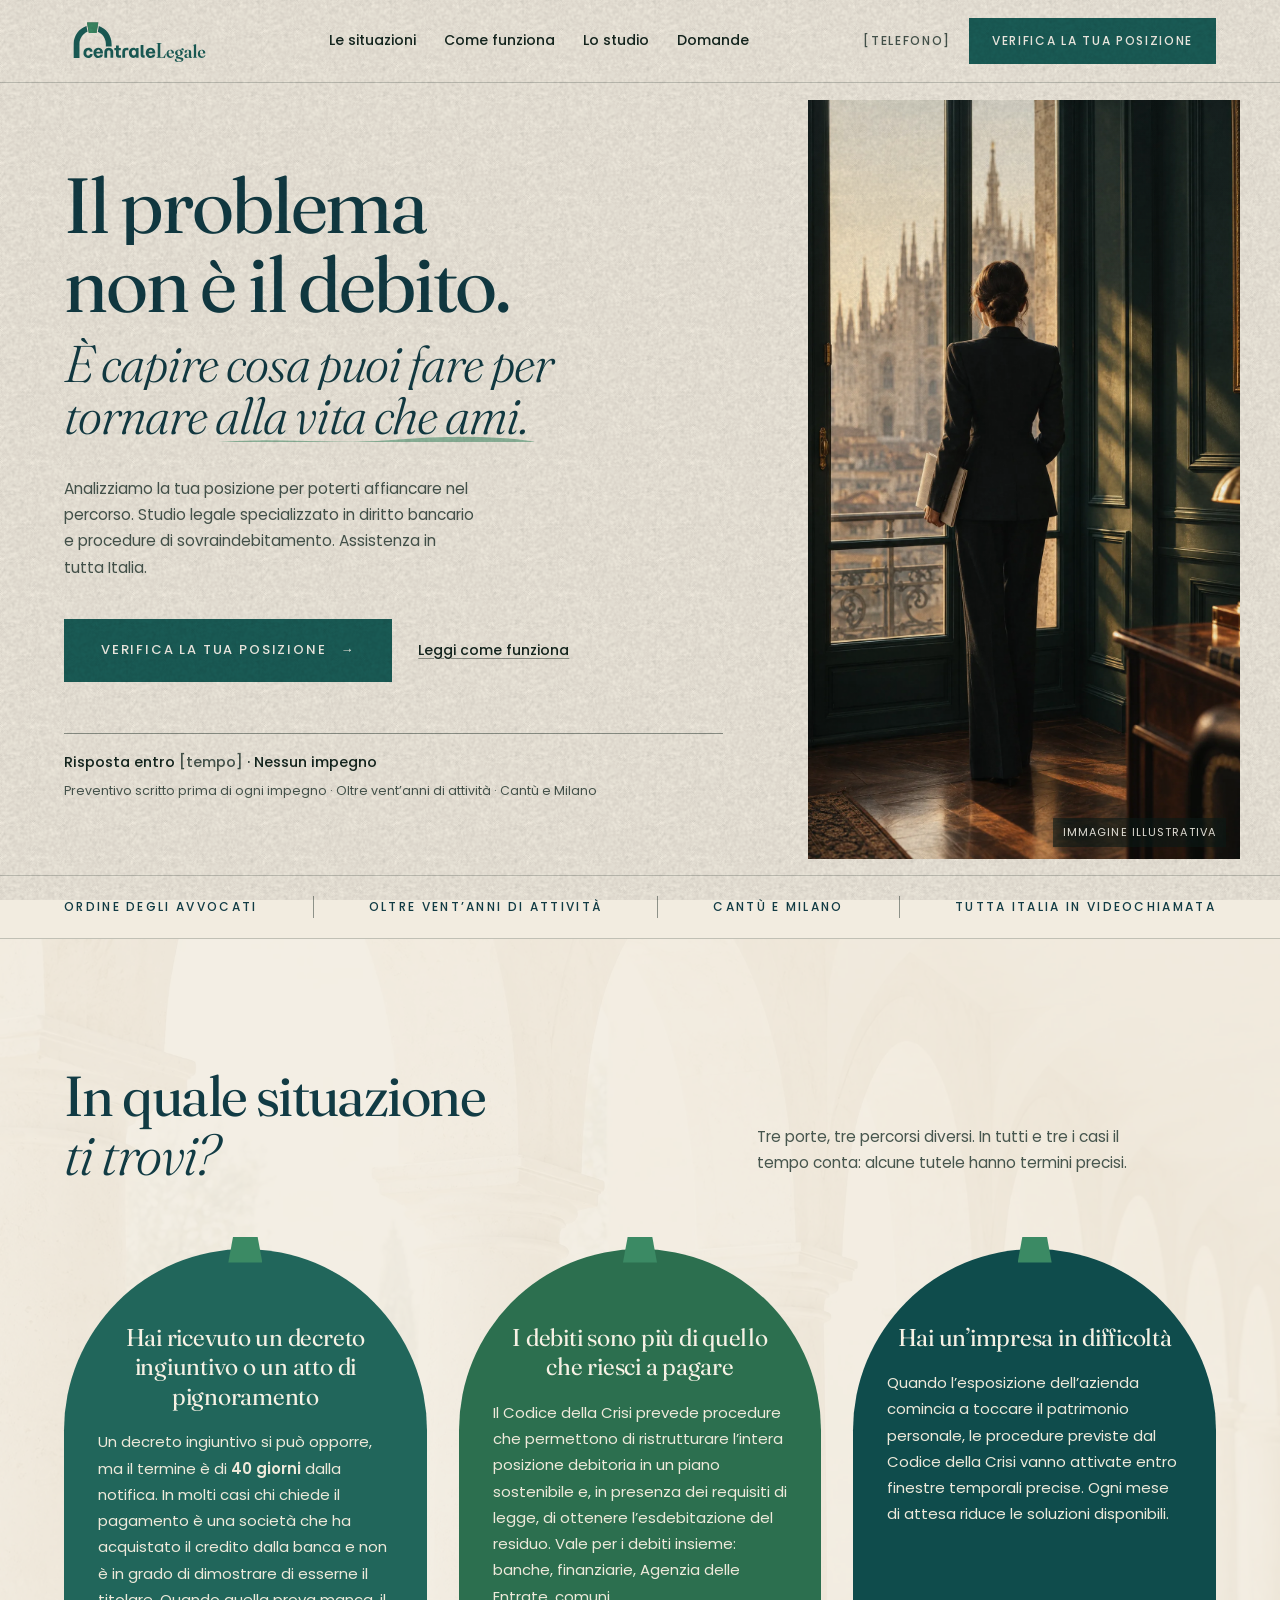
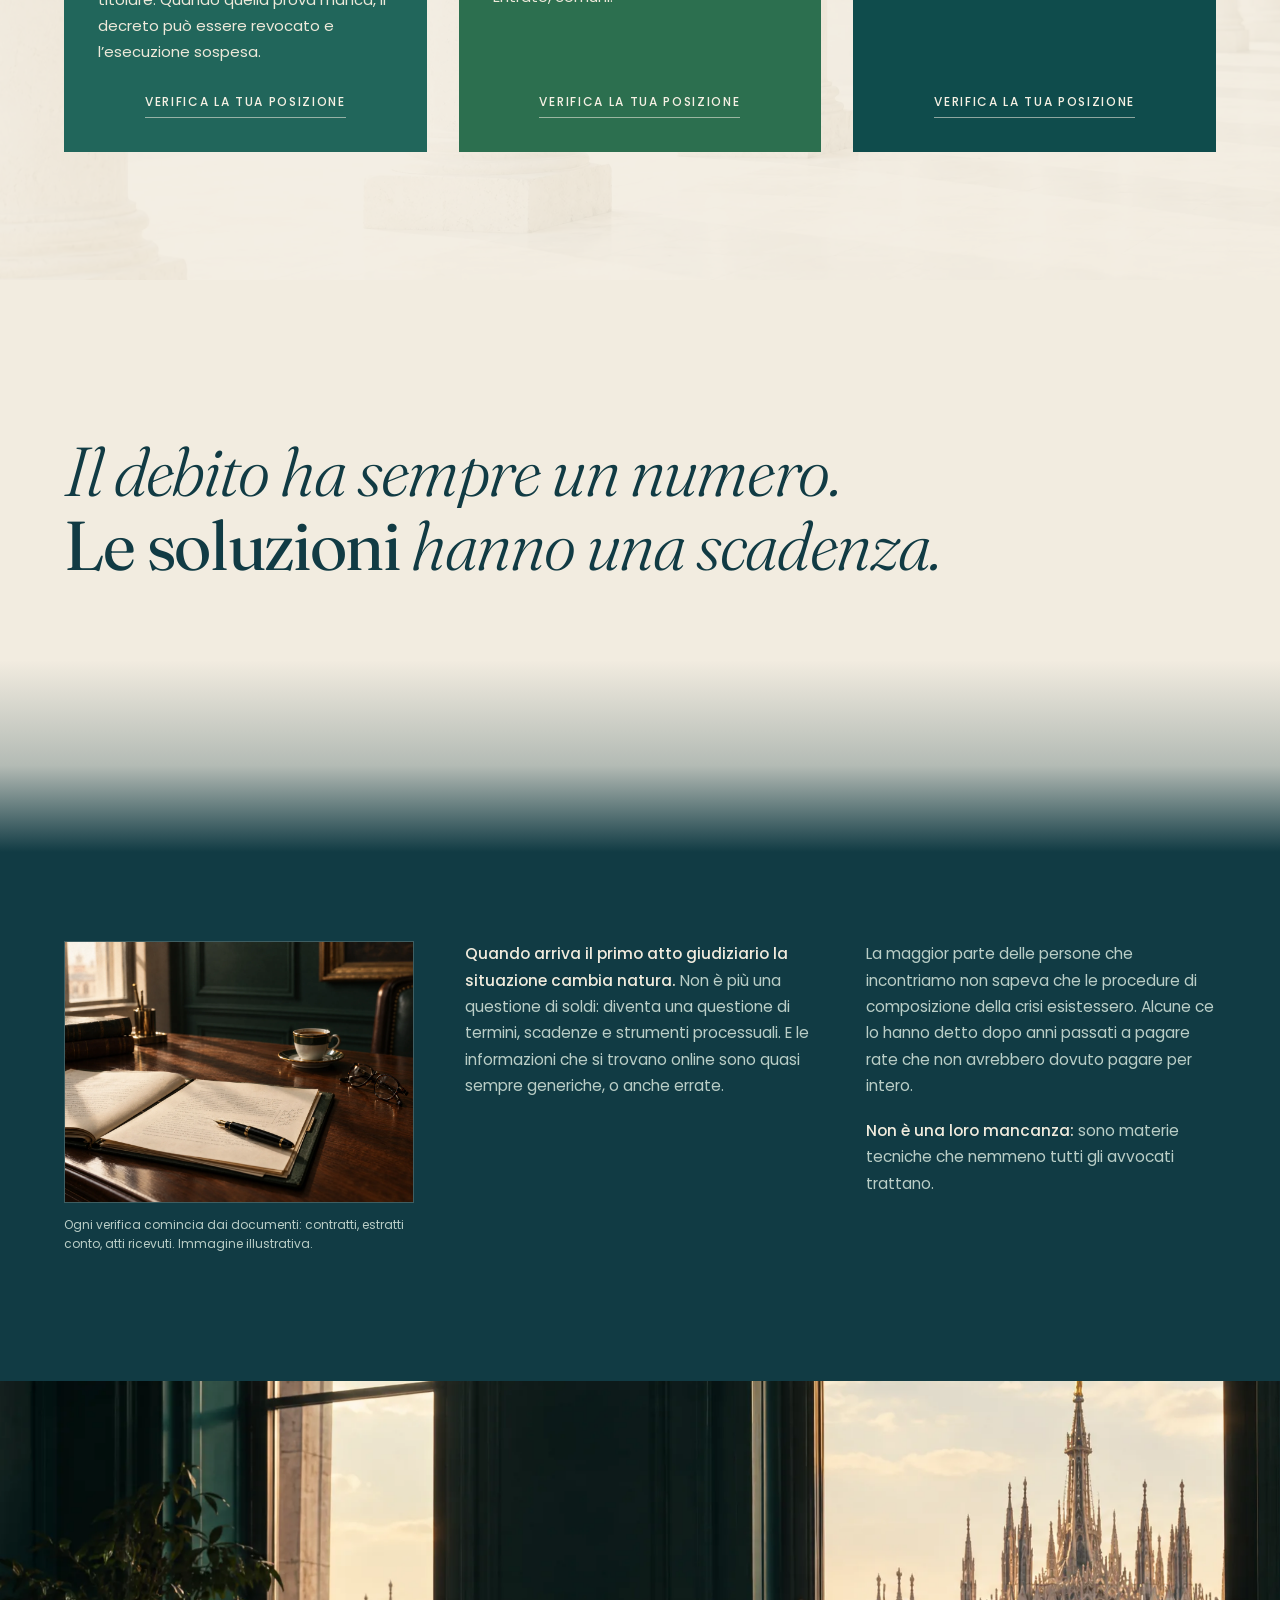
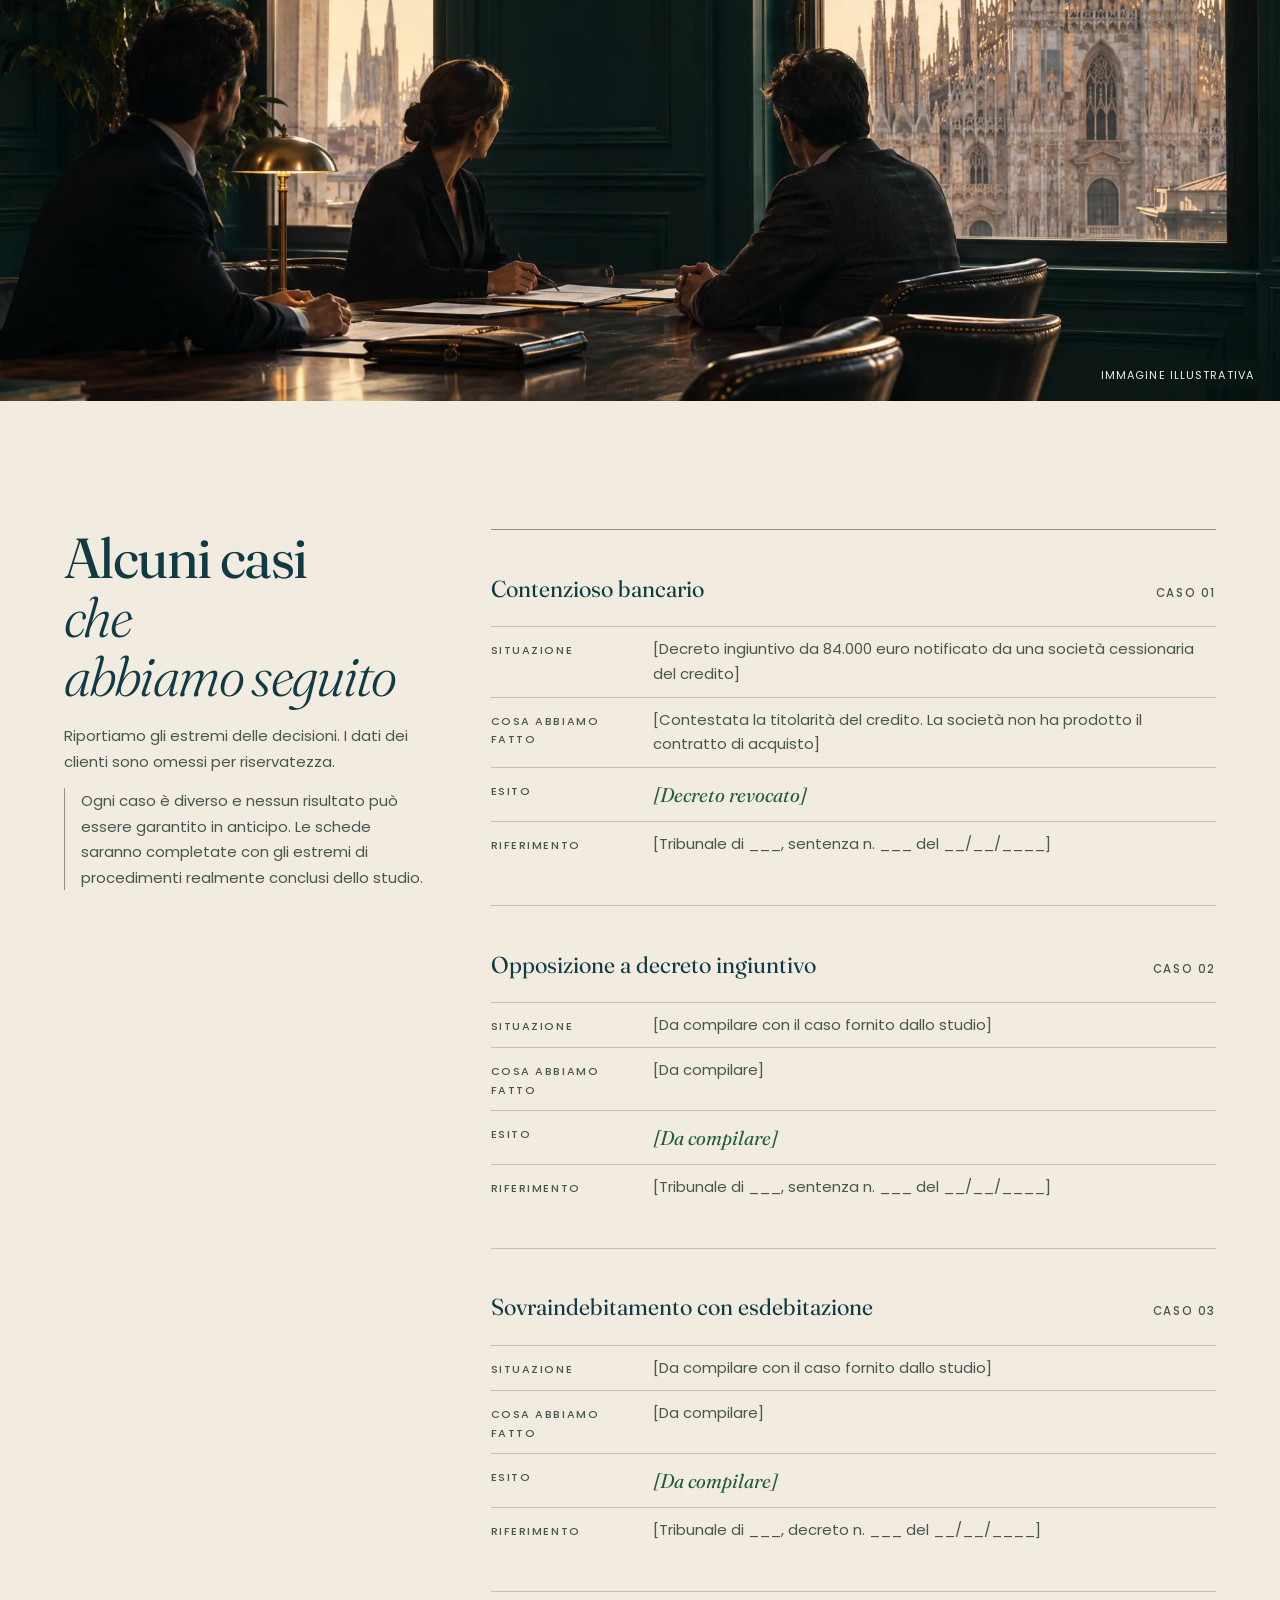
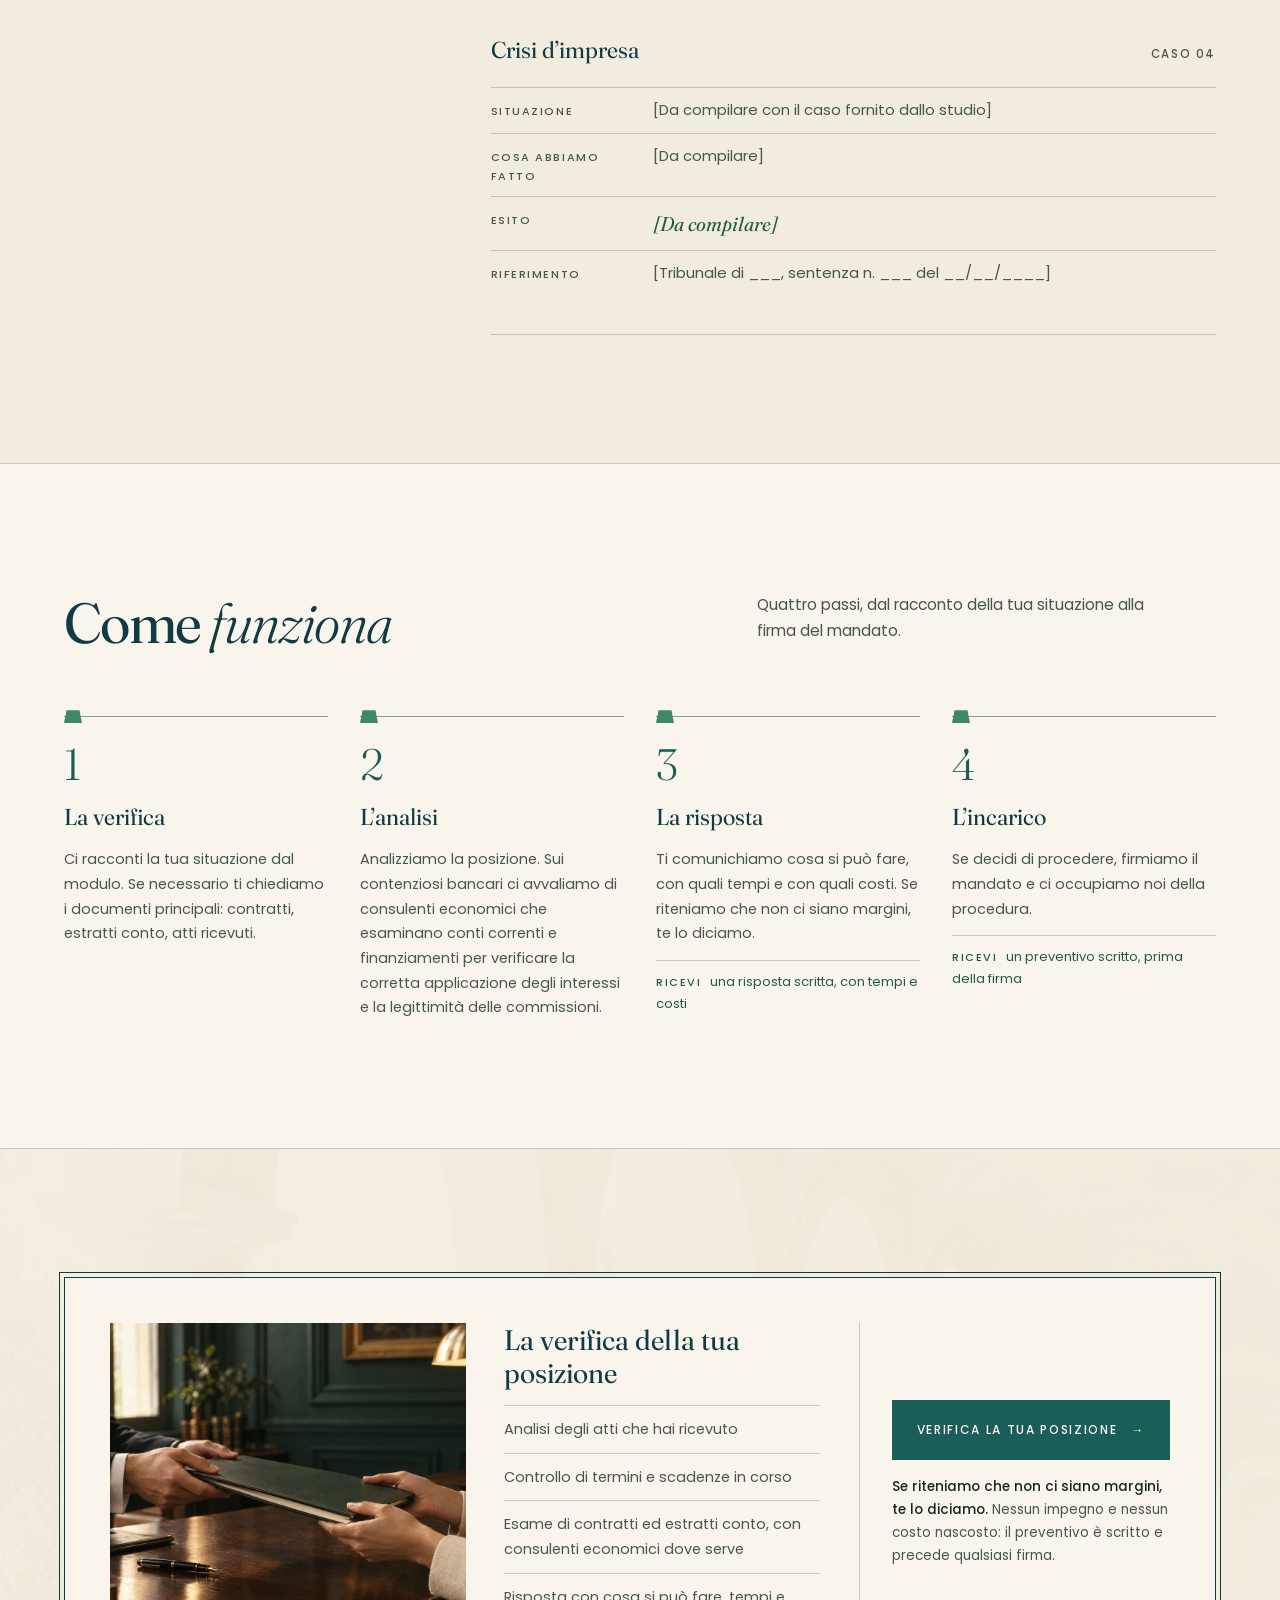
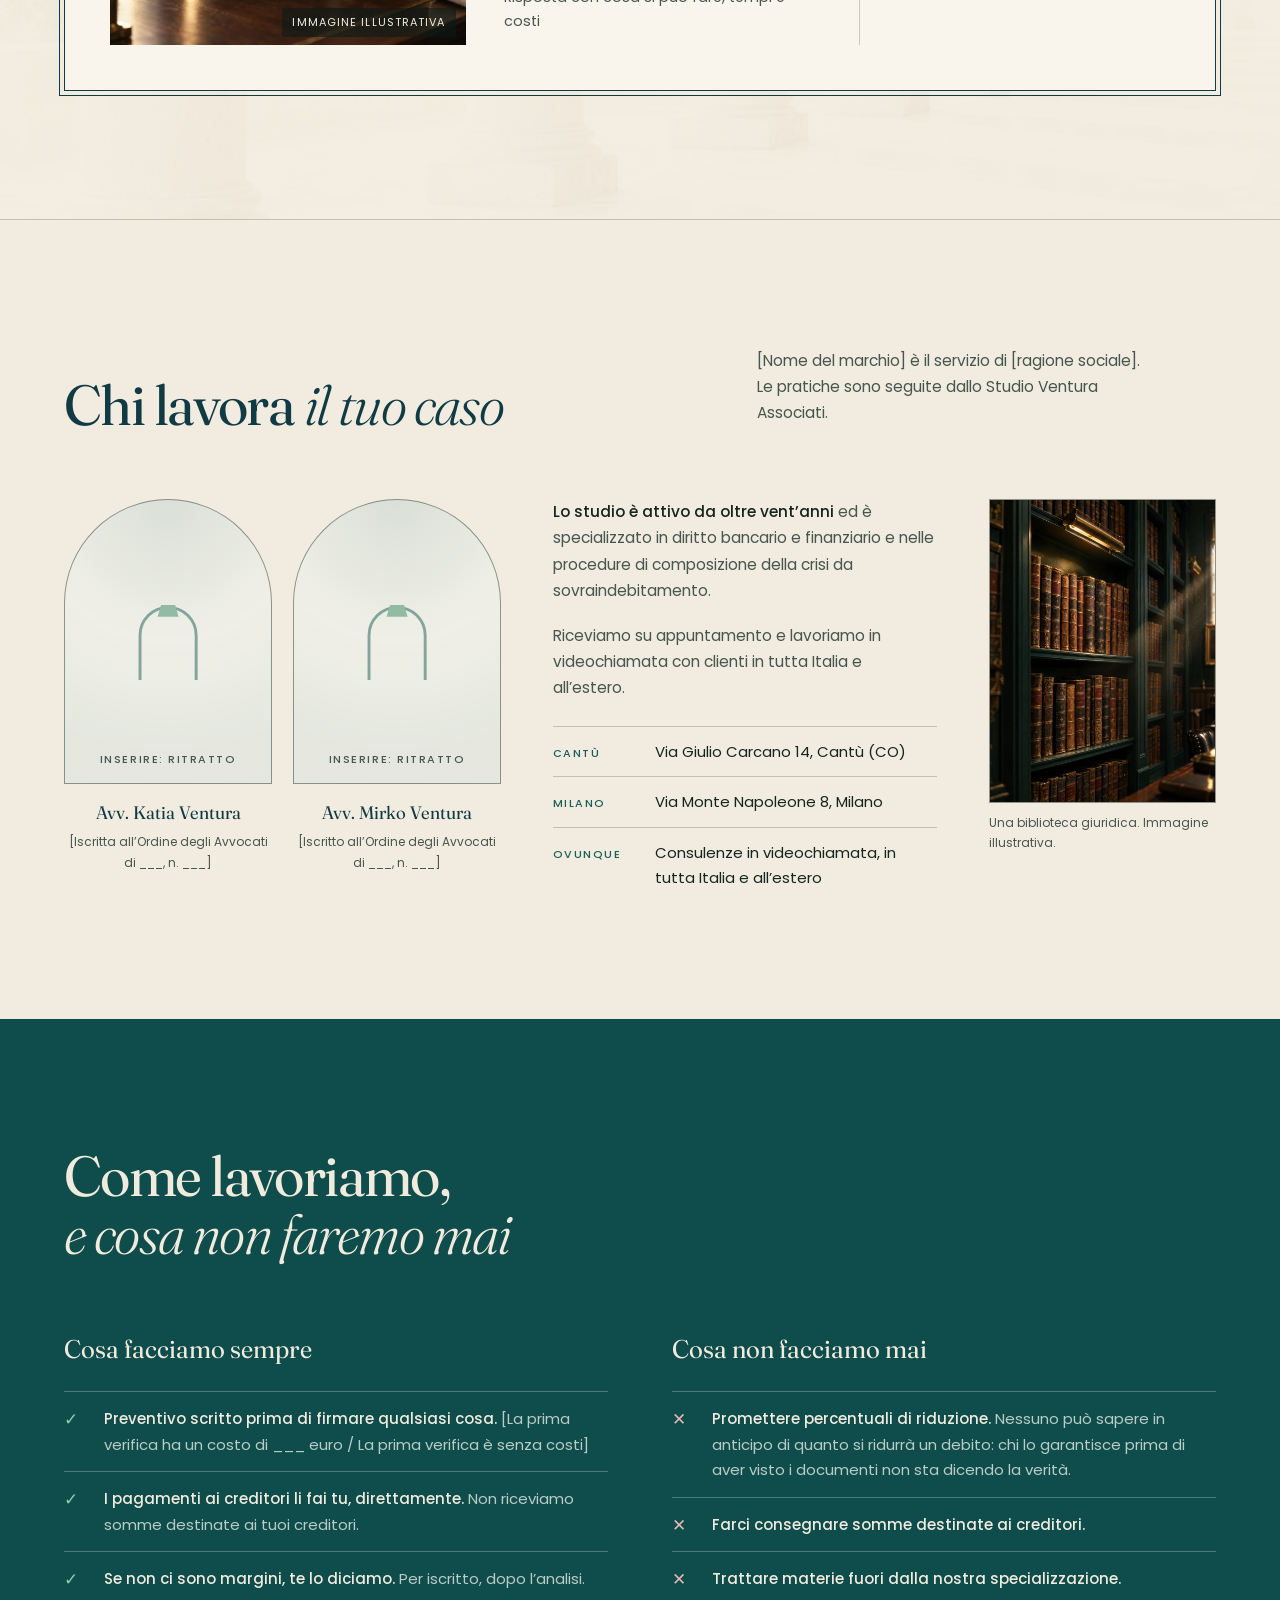
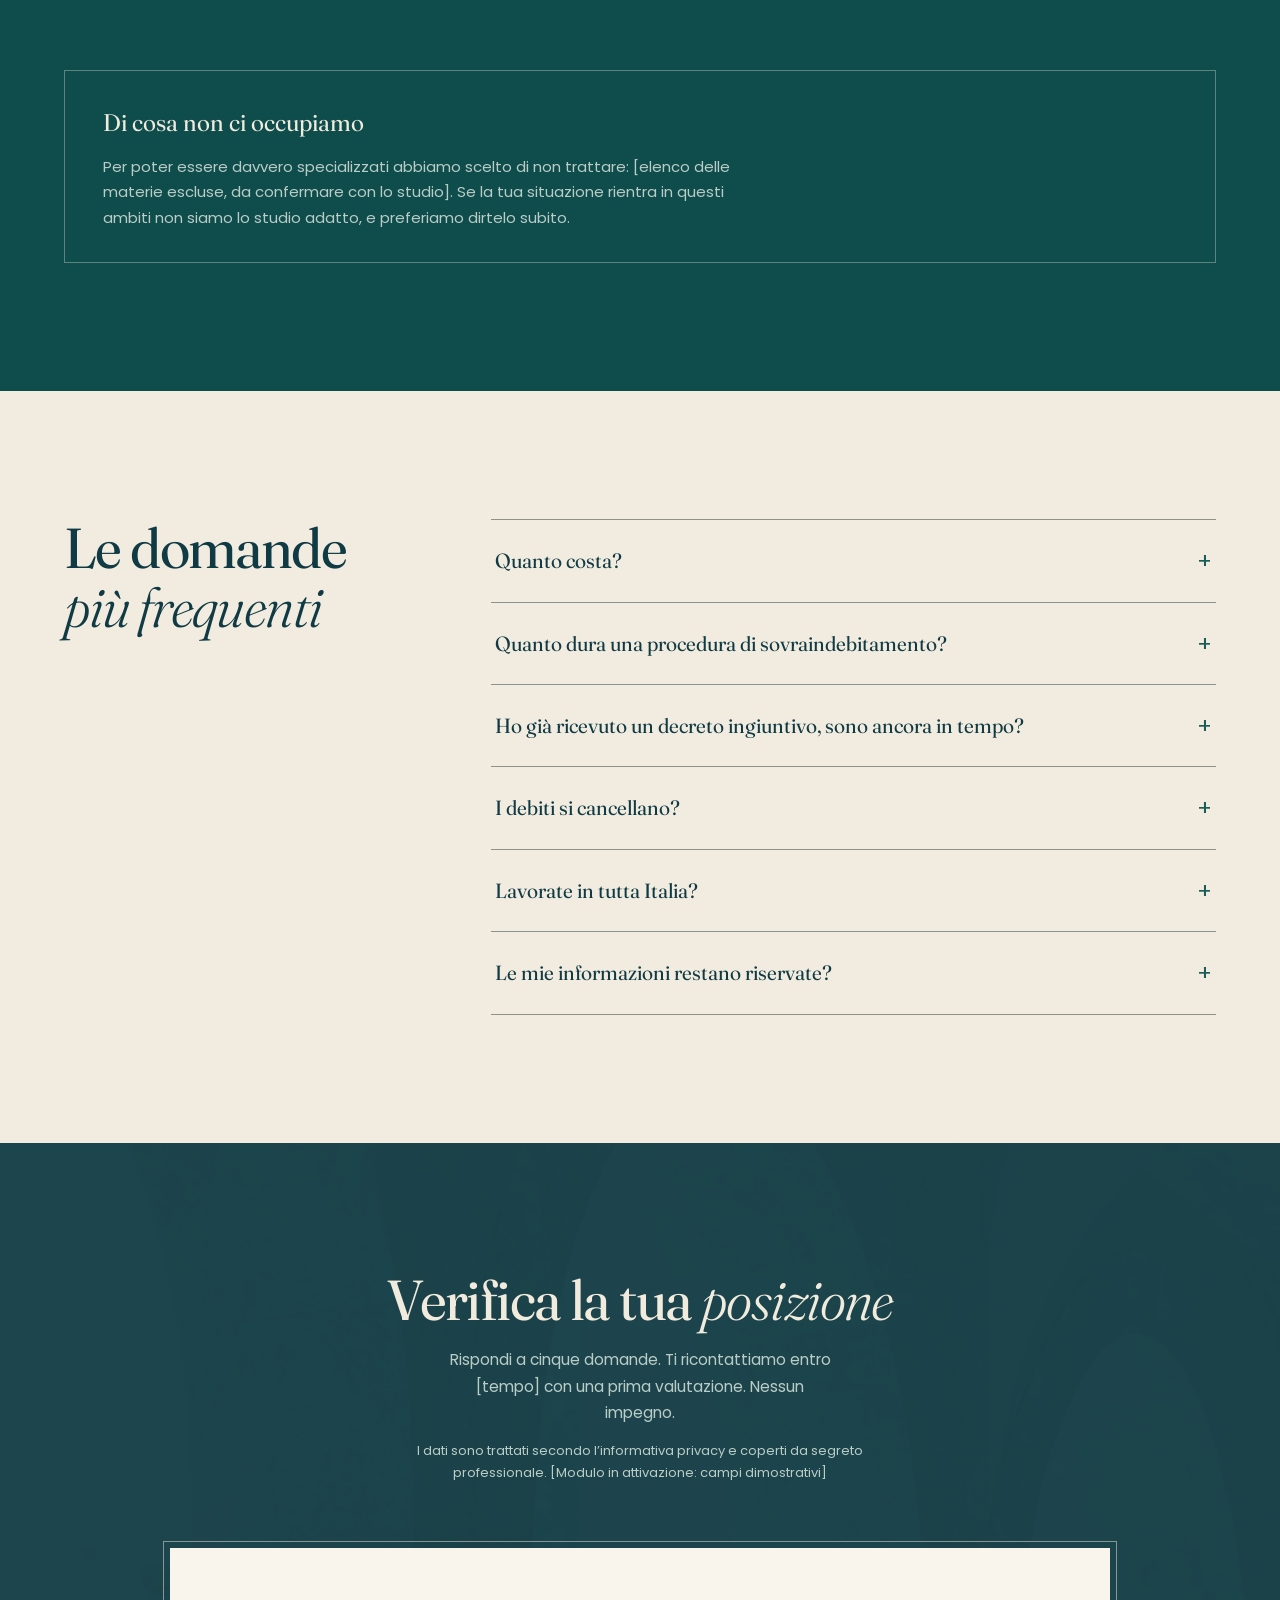
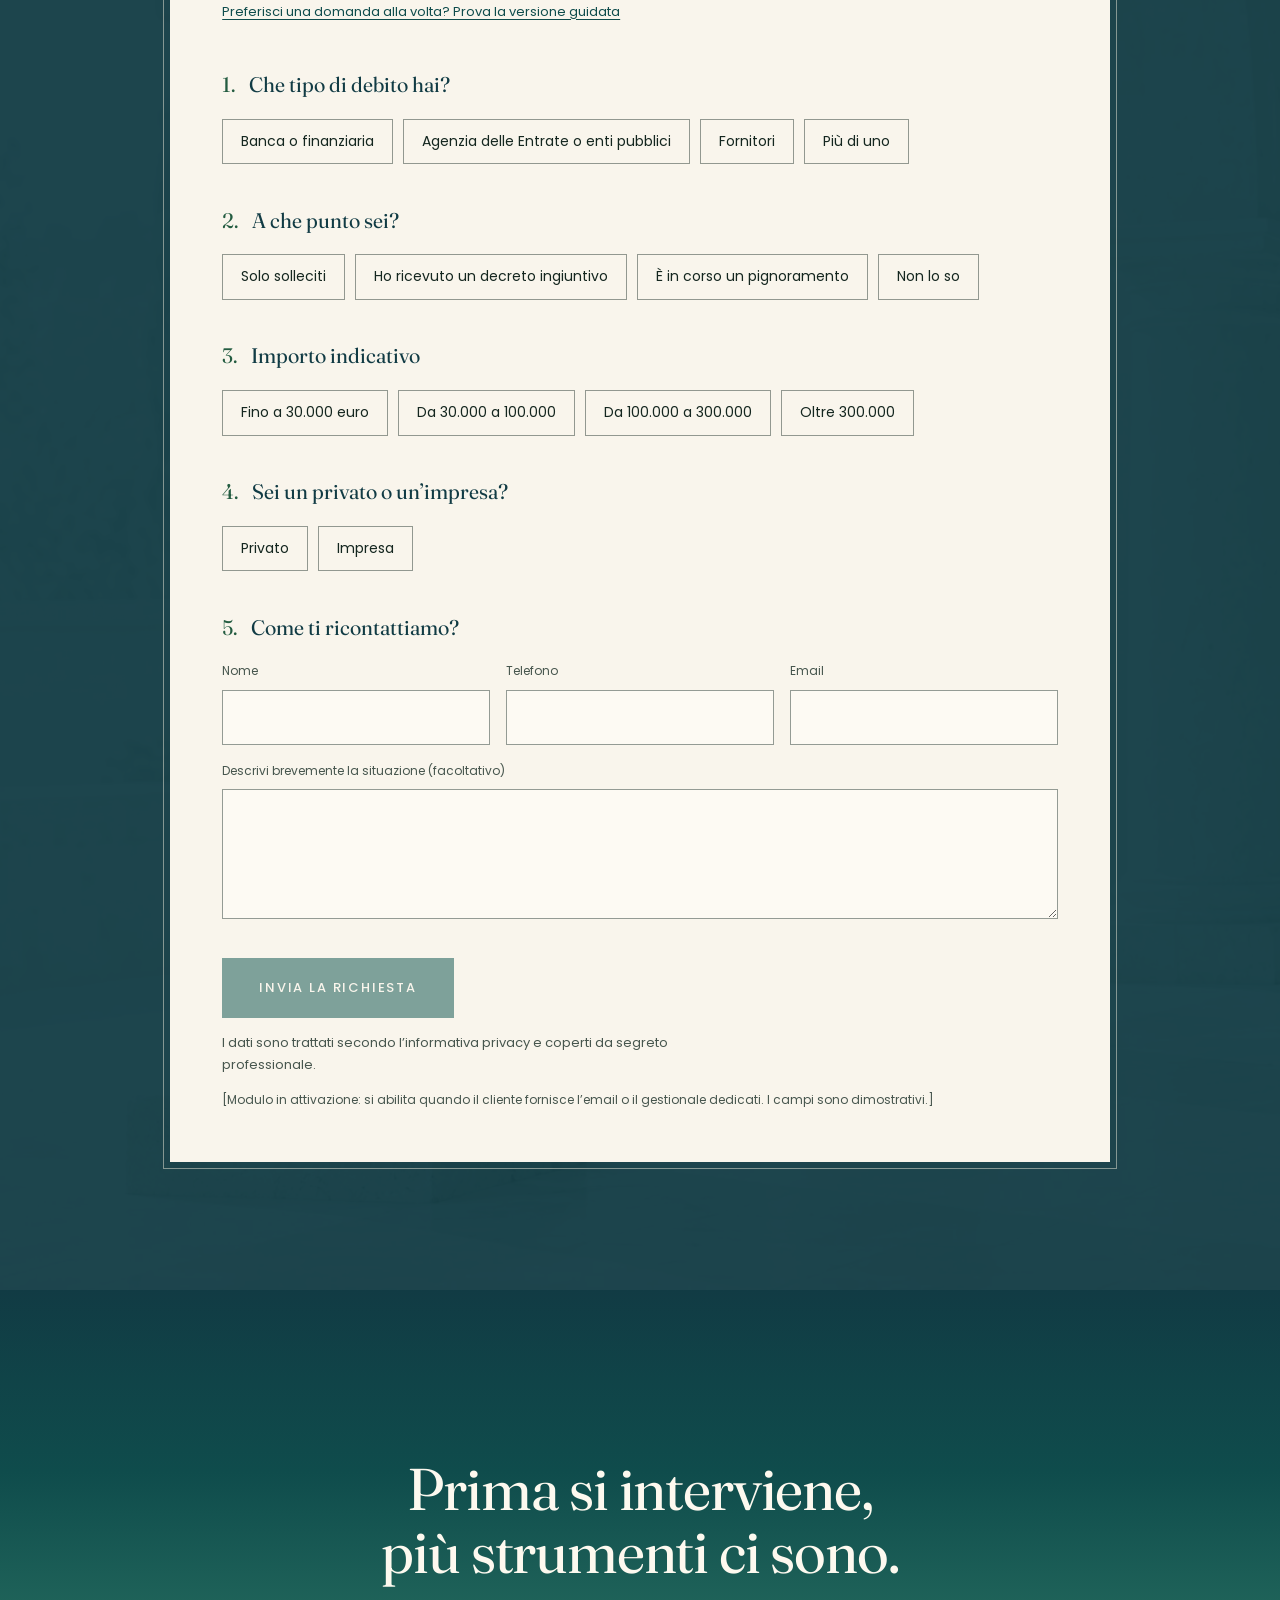
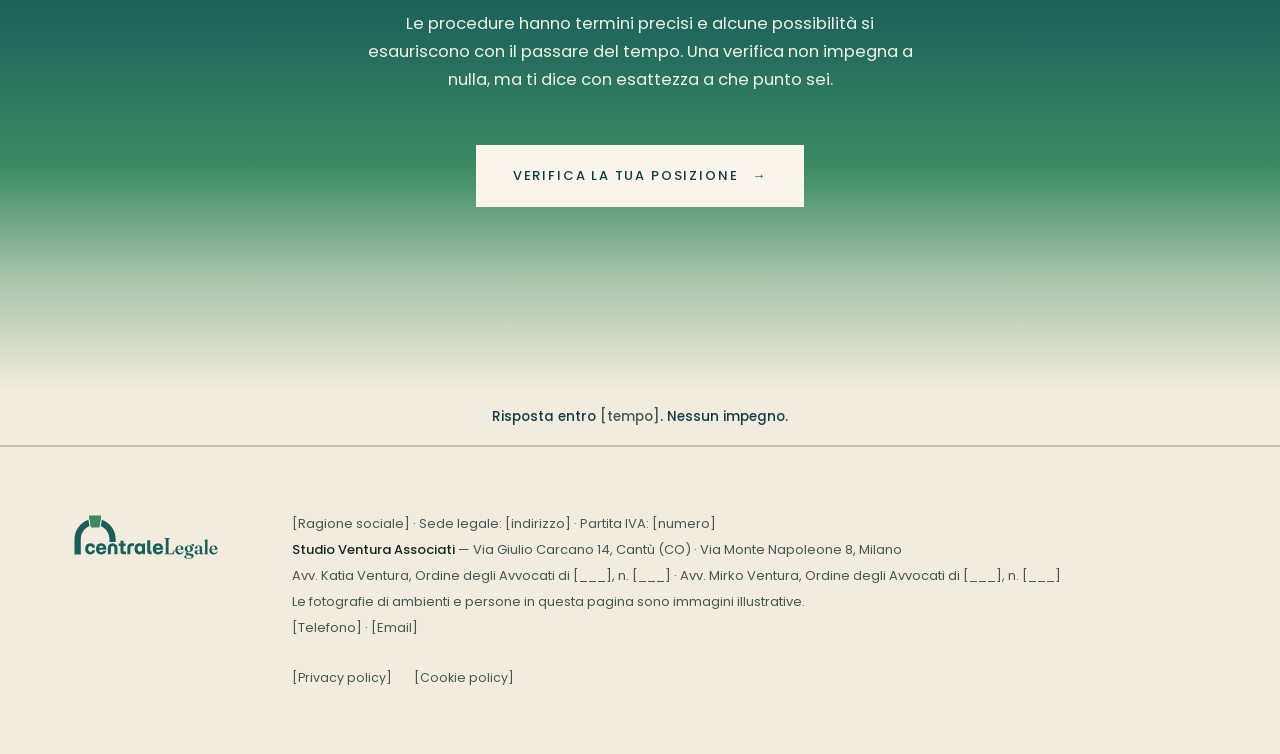
==== commit 9350356e: "Verdict pass: risolti i 2 parziali (.cameo margin 0, titolo casi senza vedova) Co-Authored-By: Claud" ====
--- a/index.html
+++ b/index.html
@@ -151,7 +151,7 @@
   <section class="section casi" aria-labelledby="casi-title">
     <div class="container casi__grid">
       <div class="casi__sticky">
-        <h2 class="section__title rv" id="casi-title">Alcuni casi<br><em>che abbiamo seguito</em></h2>
+        <h2 class="section__title rv" id="casi-title">Alcuni casi<br><em>che abbiamo&nbsp;seguito</em></h2>
         <p class="rv" style="--d:100ms">Riportiamo gli estremi delle decisioni. I dati dei clienti sono omessi per riservatezza.</p>
         <p class="casi__nota rv" style="--d:180ms">Ogni caso è diverso e nessun risultato può essere garantito in anticipo. Le schede saranno completate con gli estremi di procedimenti realmente conclusi dello studio.</p>
       </div>
--- a/assets/css/main.css
+++ b/assets/css/main.css
@@ -338,7 +338,7 @@
 .studio { background: var(--avorio); border-top: 1px solid var(--hairline); }
 .studio__grid { display: grid; grid-template-columns: 5fr 4.4fr 2.6fr; gap: clamp(28px, 4vw, 64px); align-items: start; }
 .studio__ritratti { display: grid; grid-template-columns: repeat(2, minmax(150px, 1fr)); gap: clamp(16px, 1.6vw, 24px); }
-.cameo { text-align: center; }
+.cameo { margin: 0; text-align: center; }
 .cameo__arco {
   position: relative;
   border: 1px solid var(--hairline-forte);
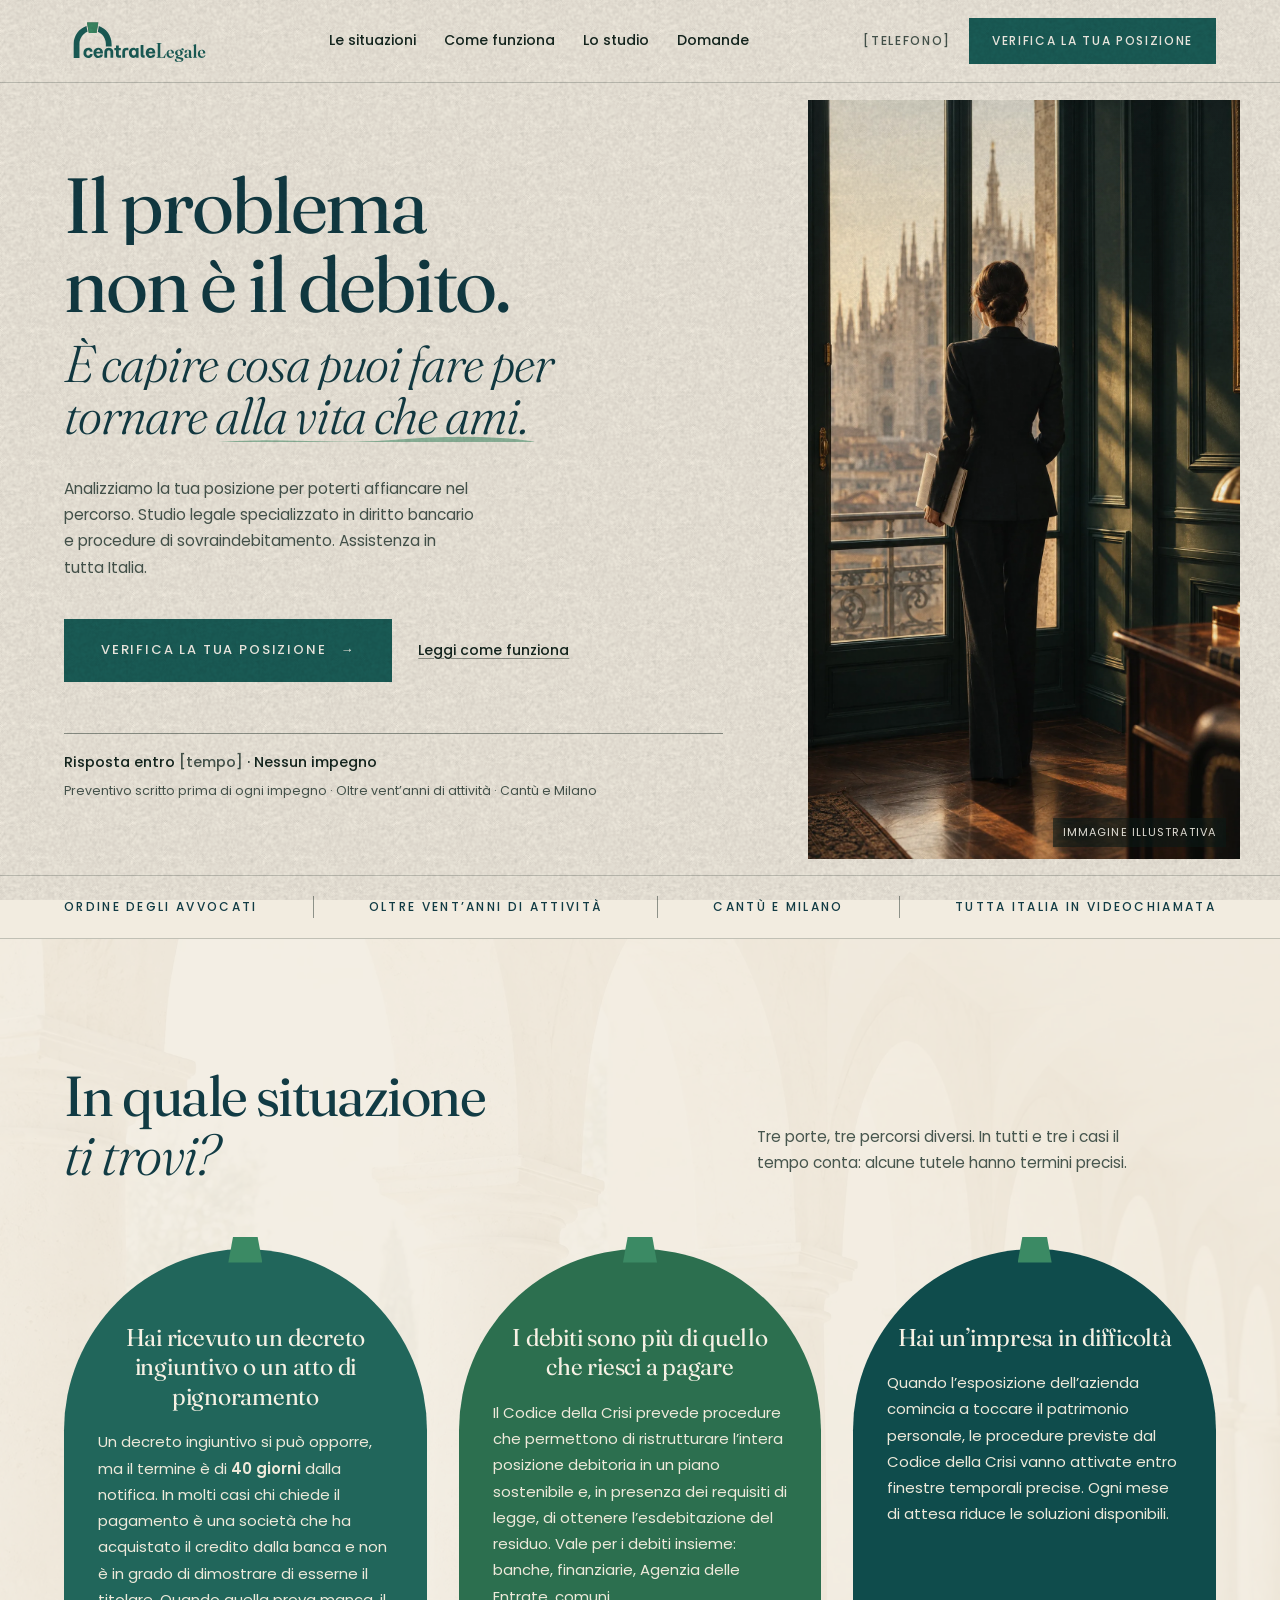
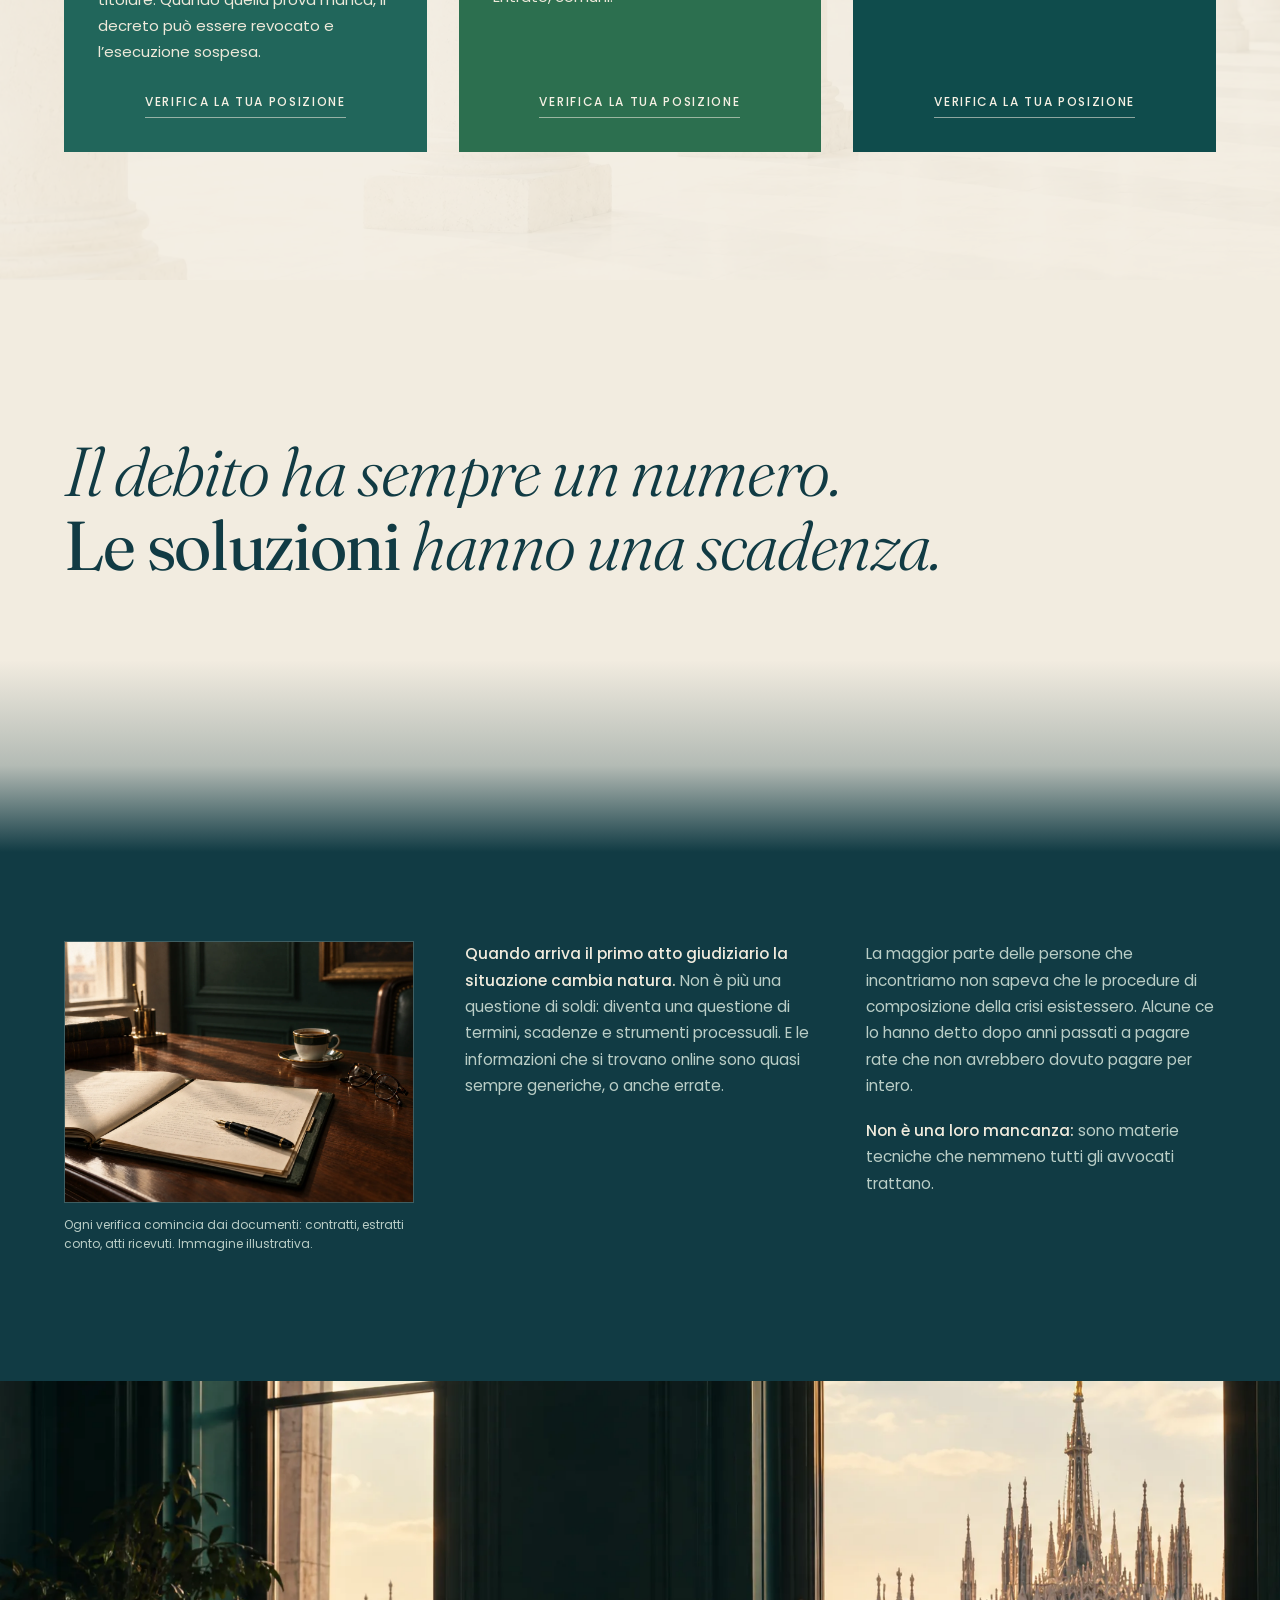
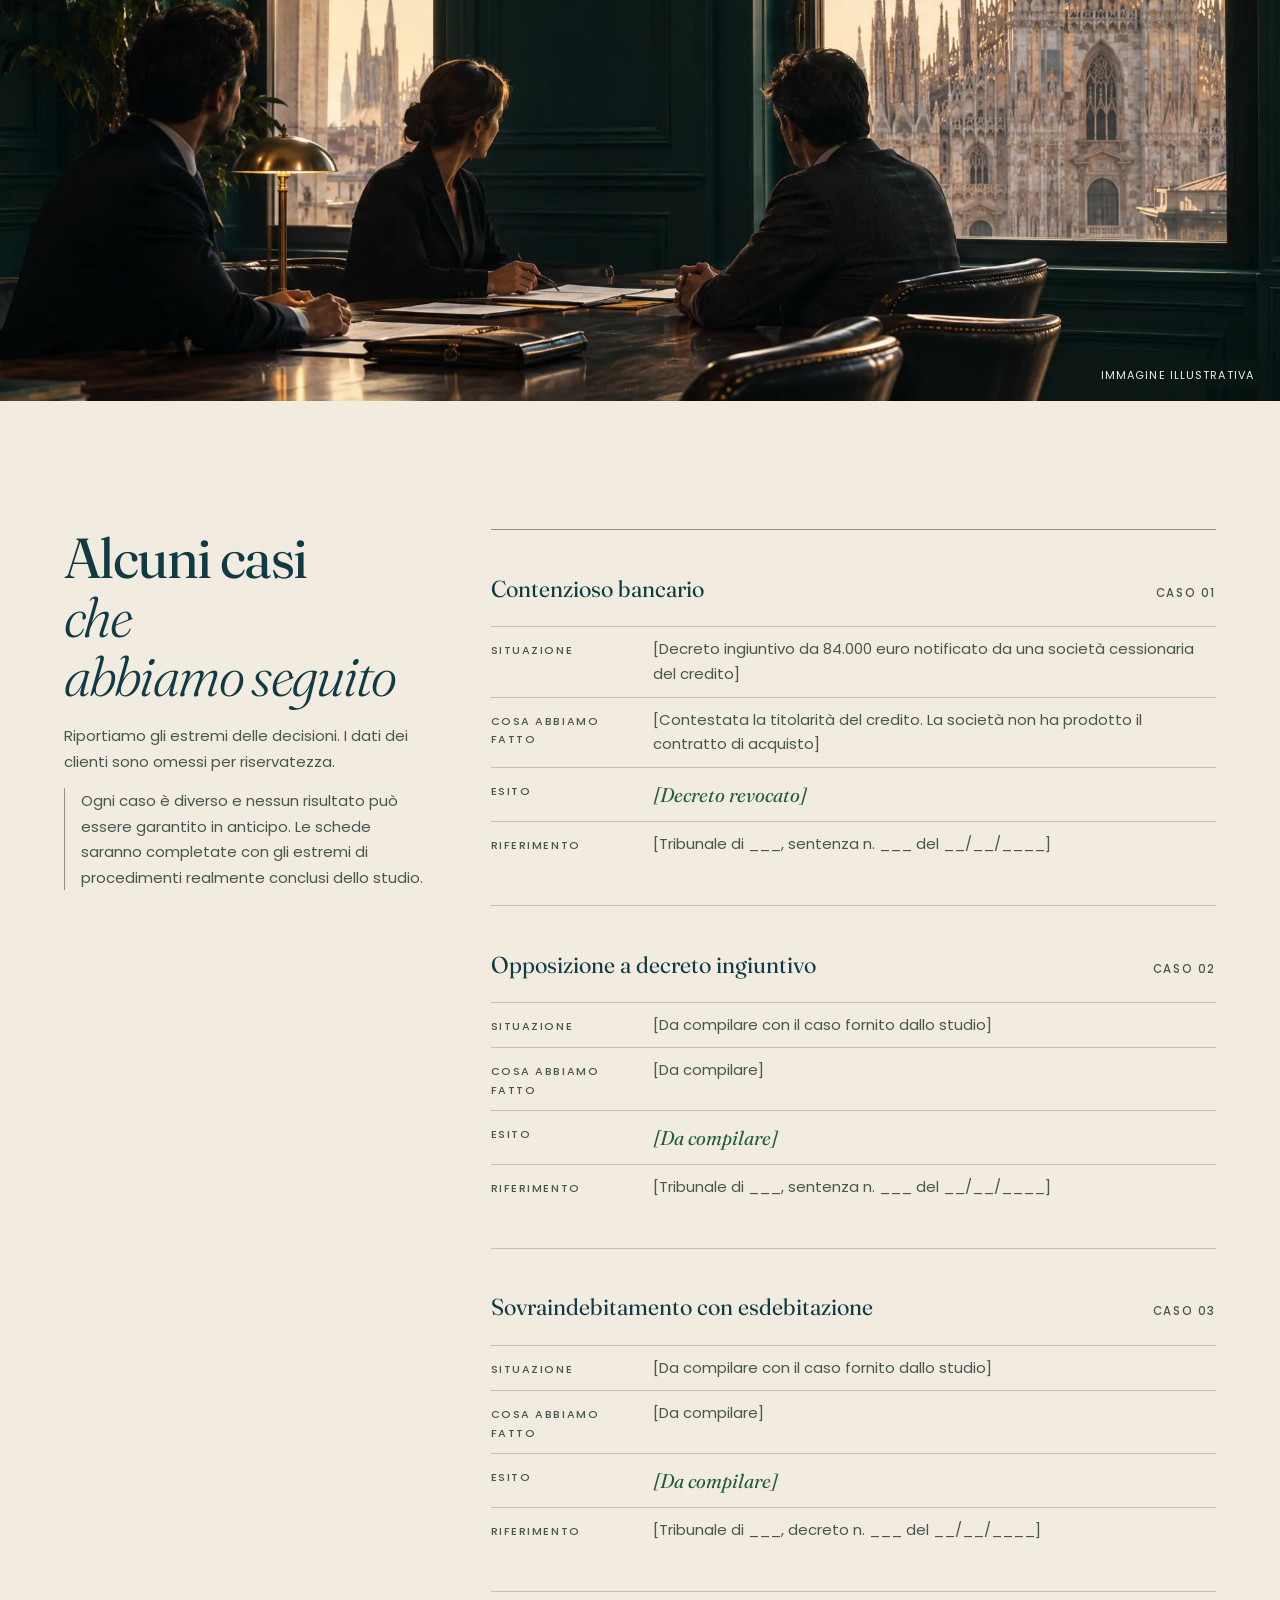
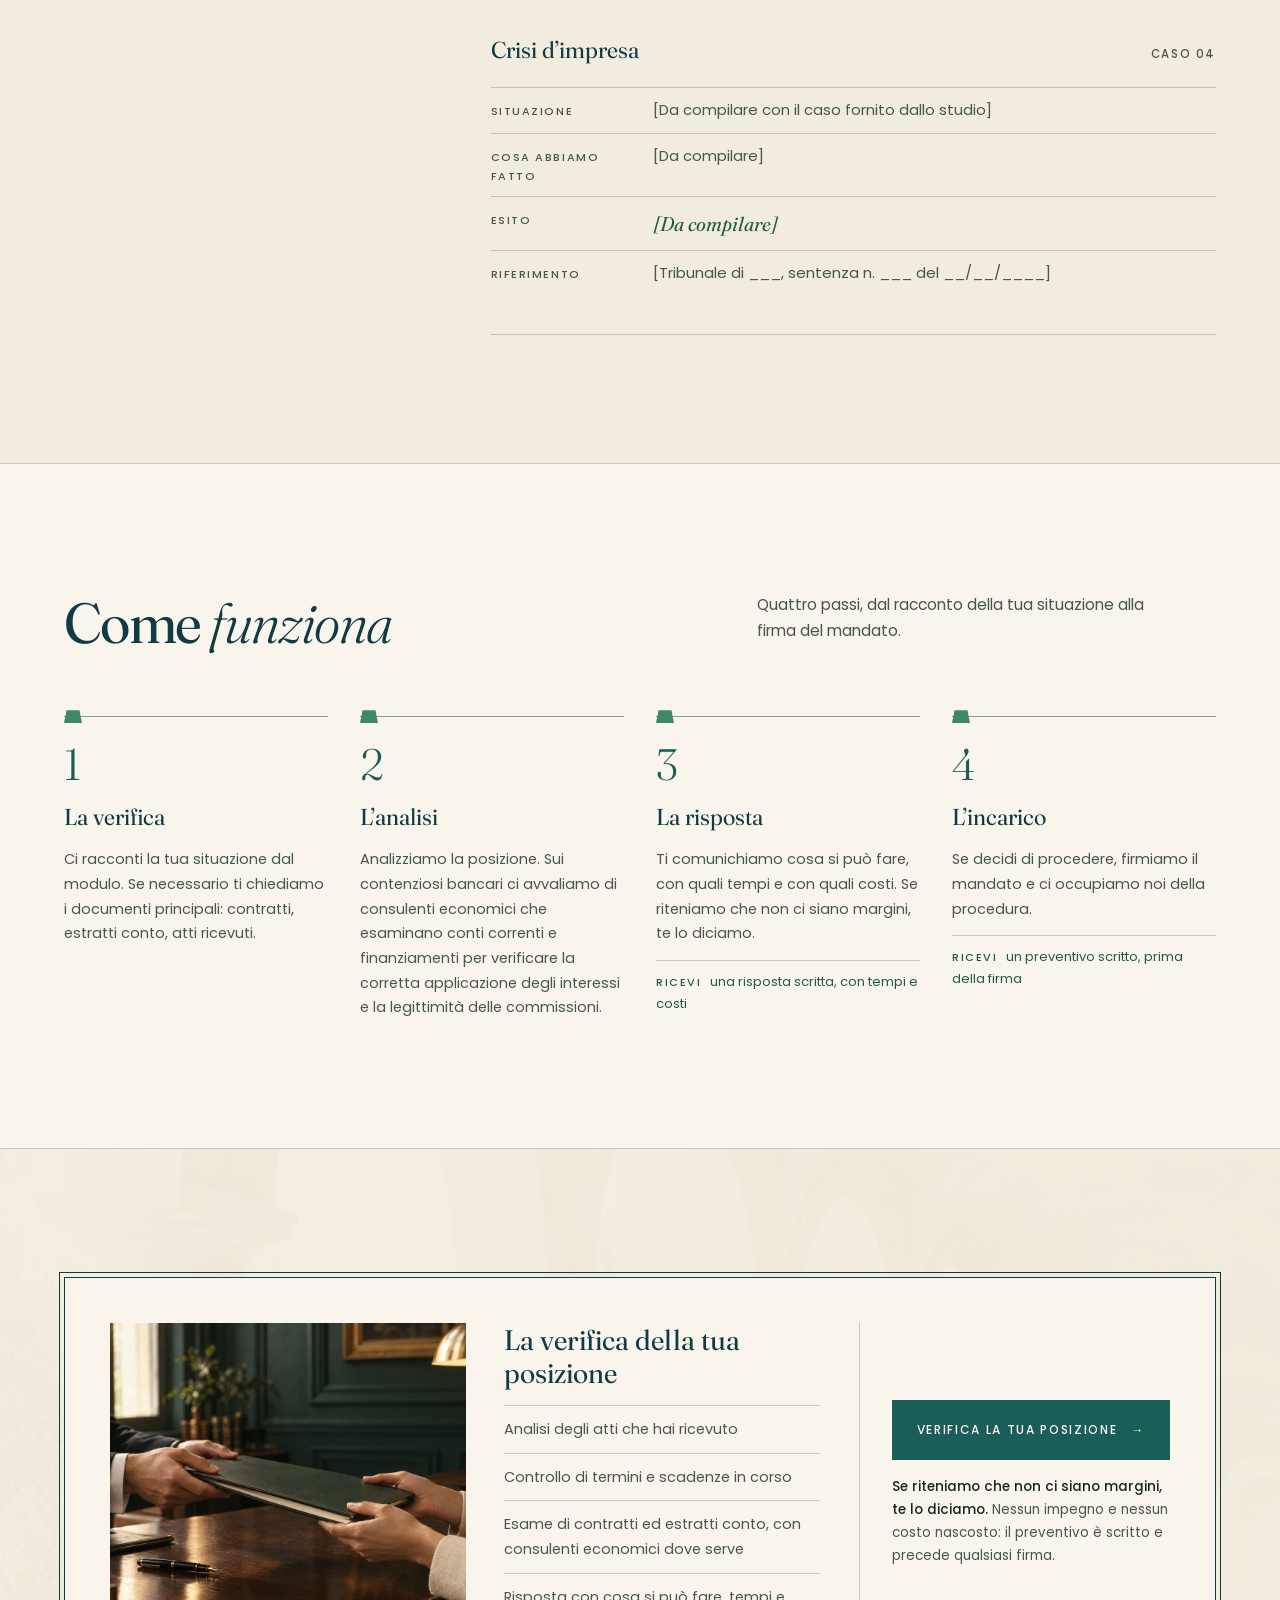
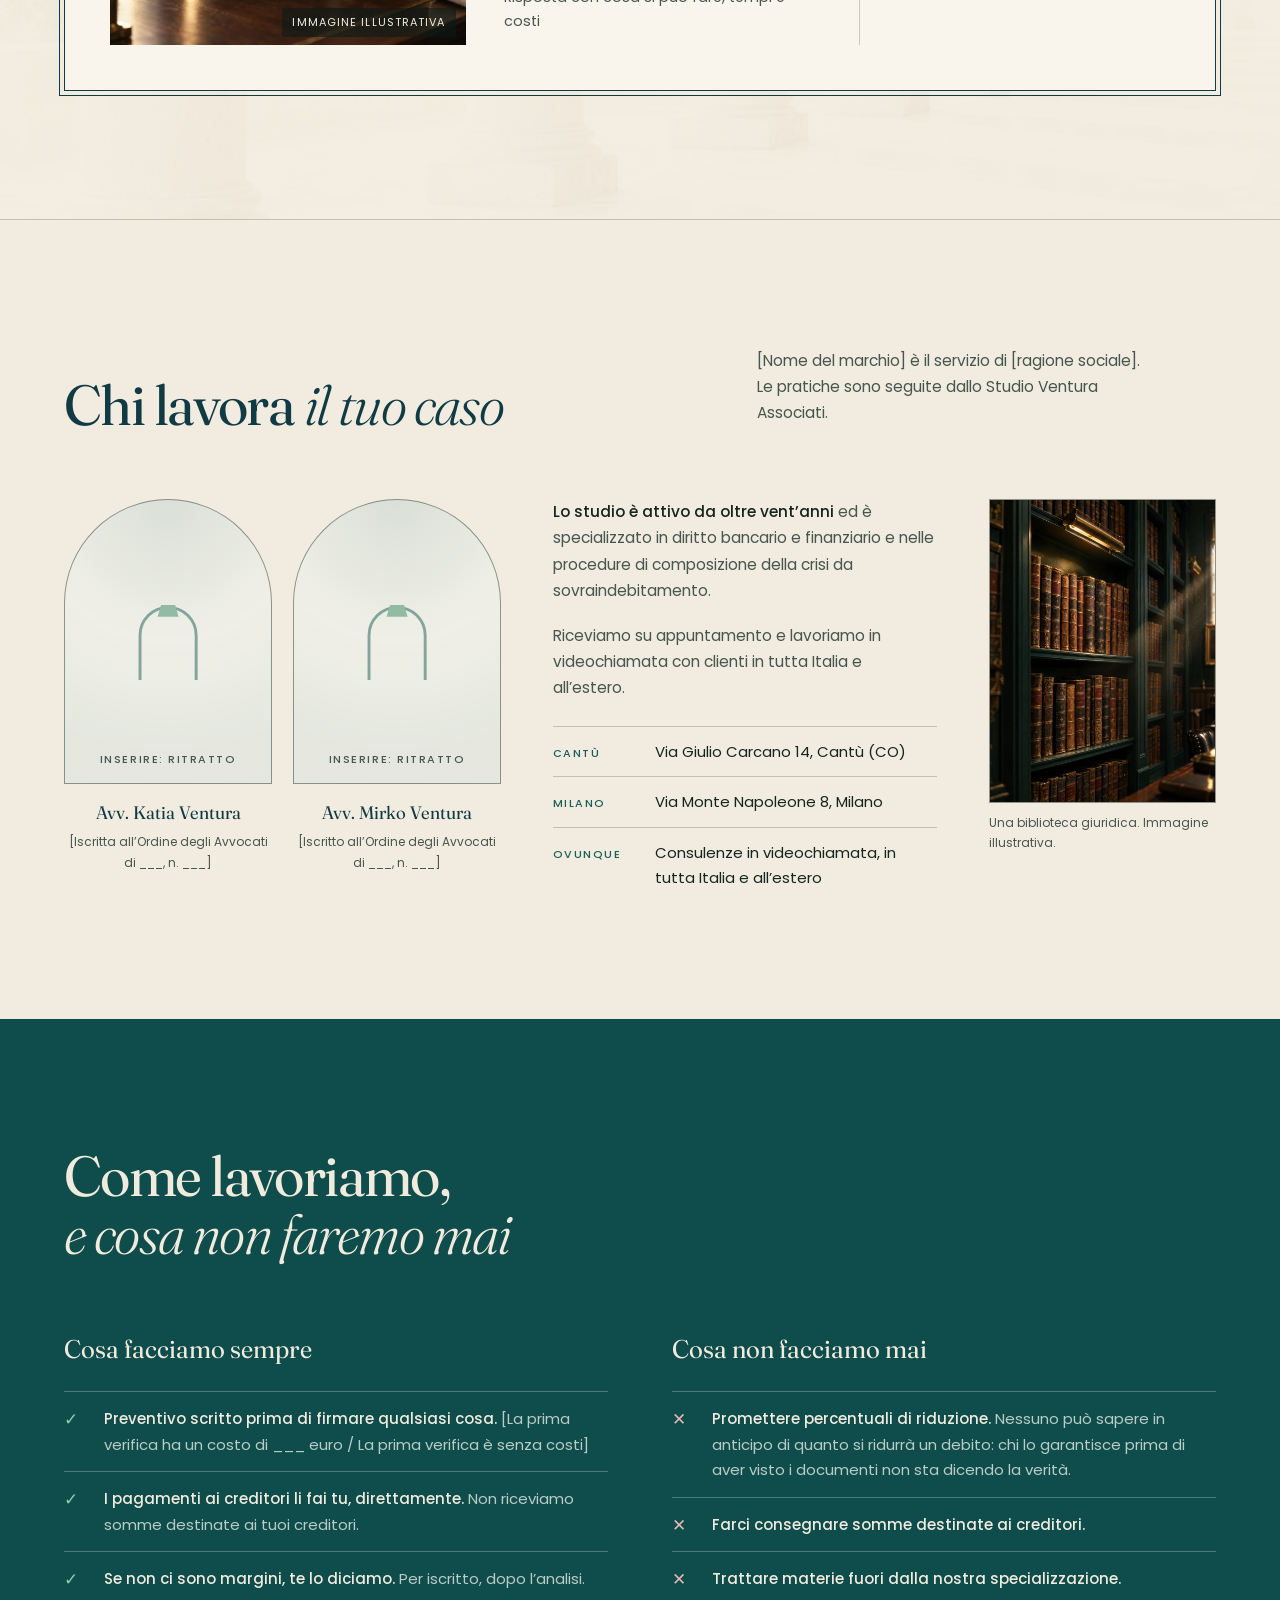
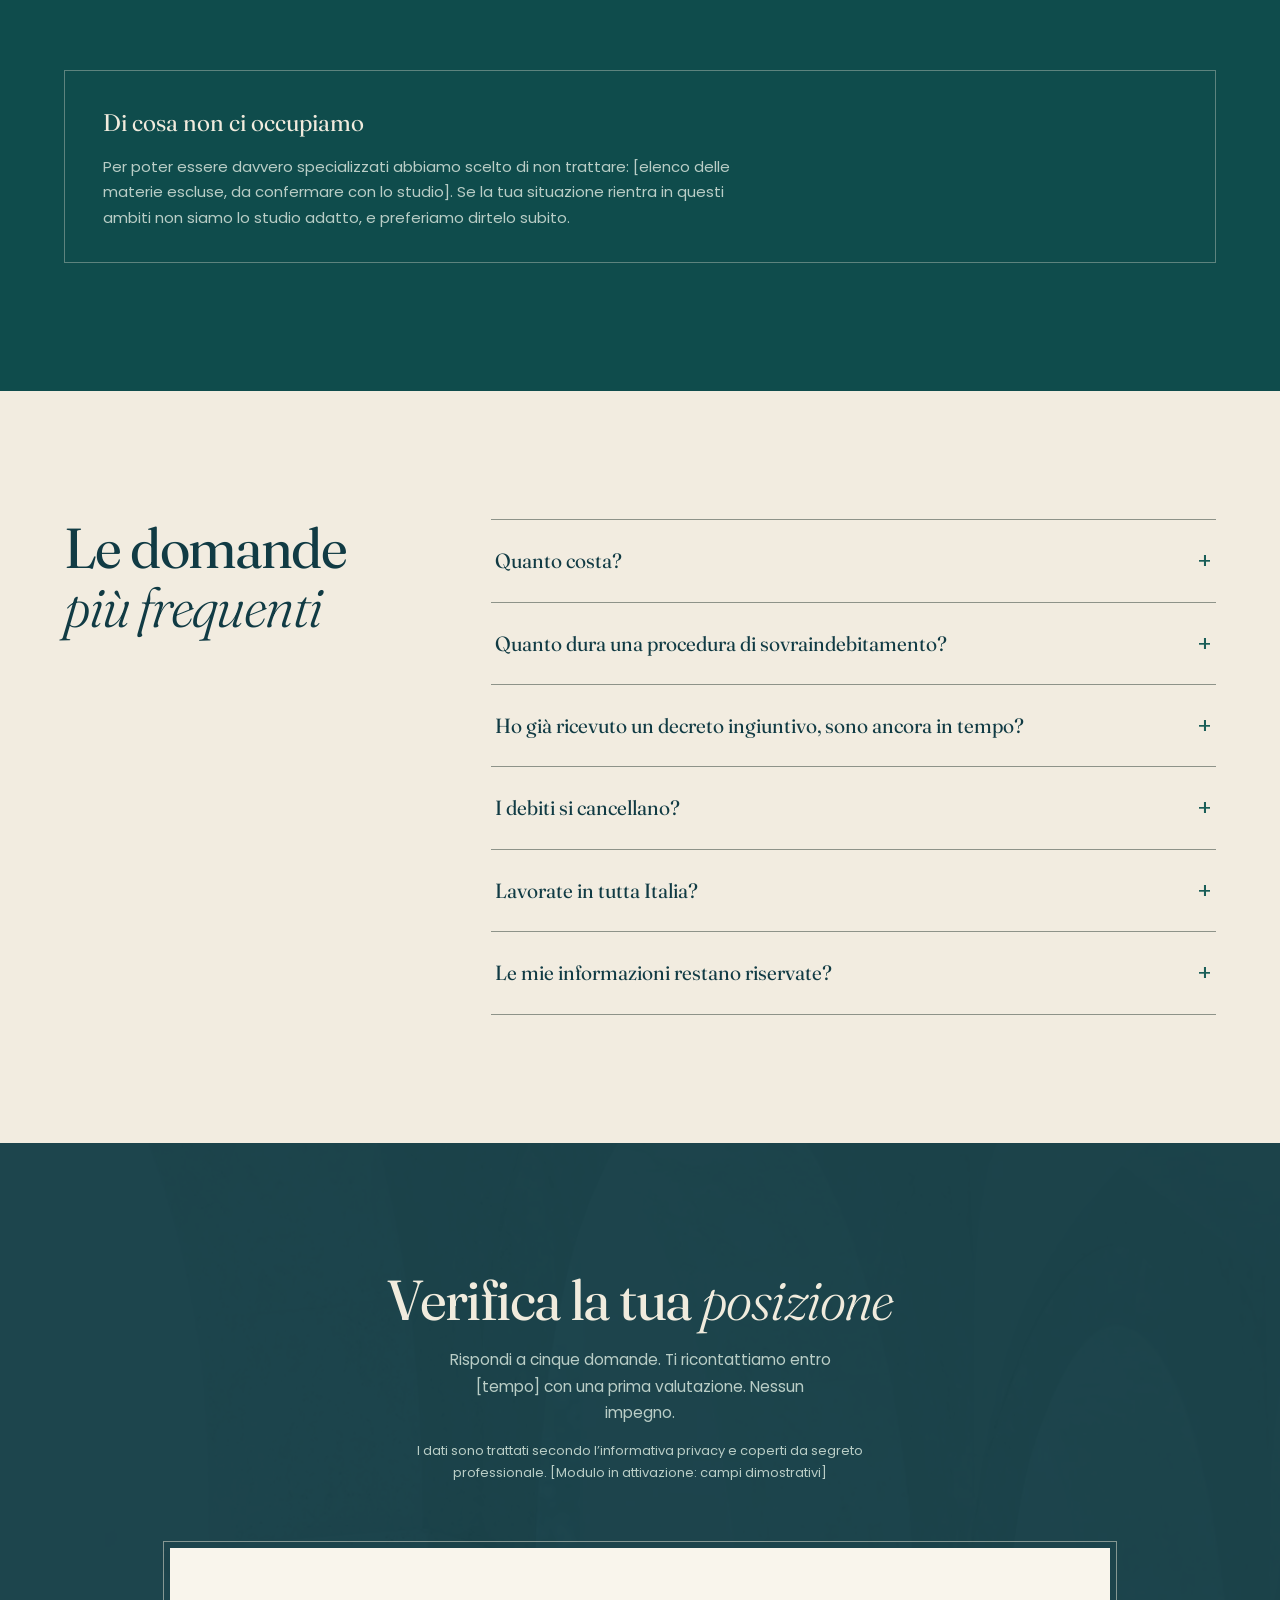
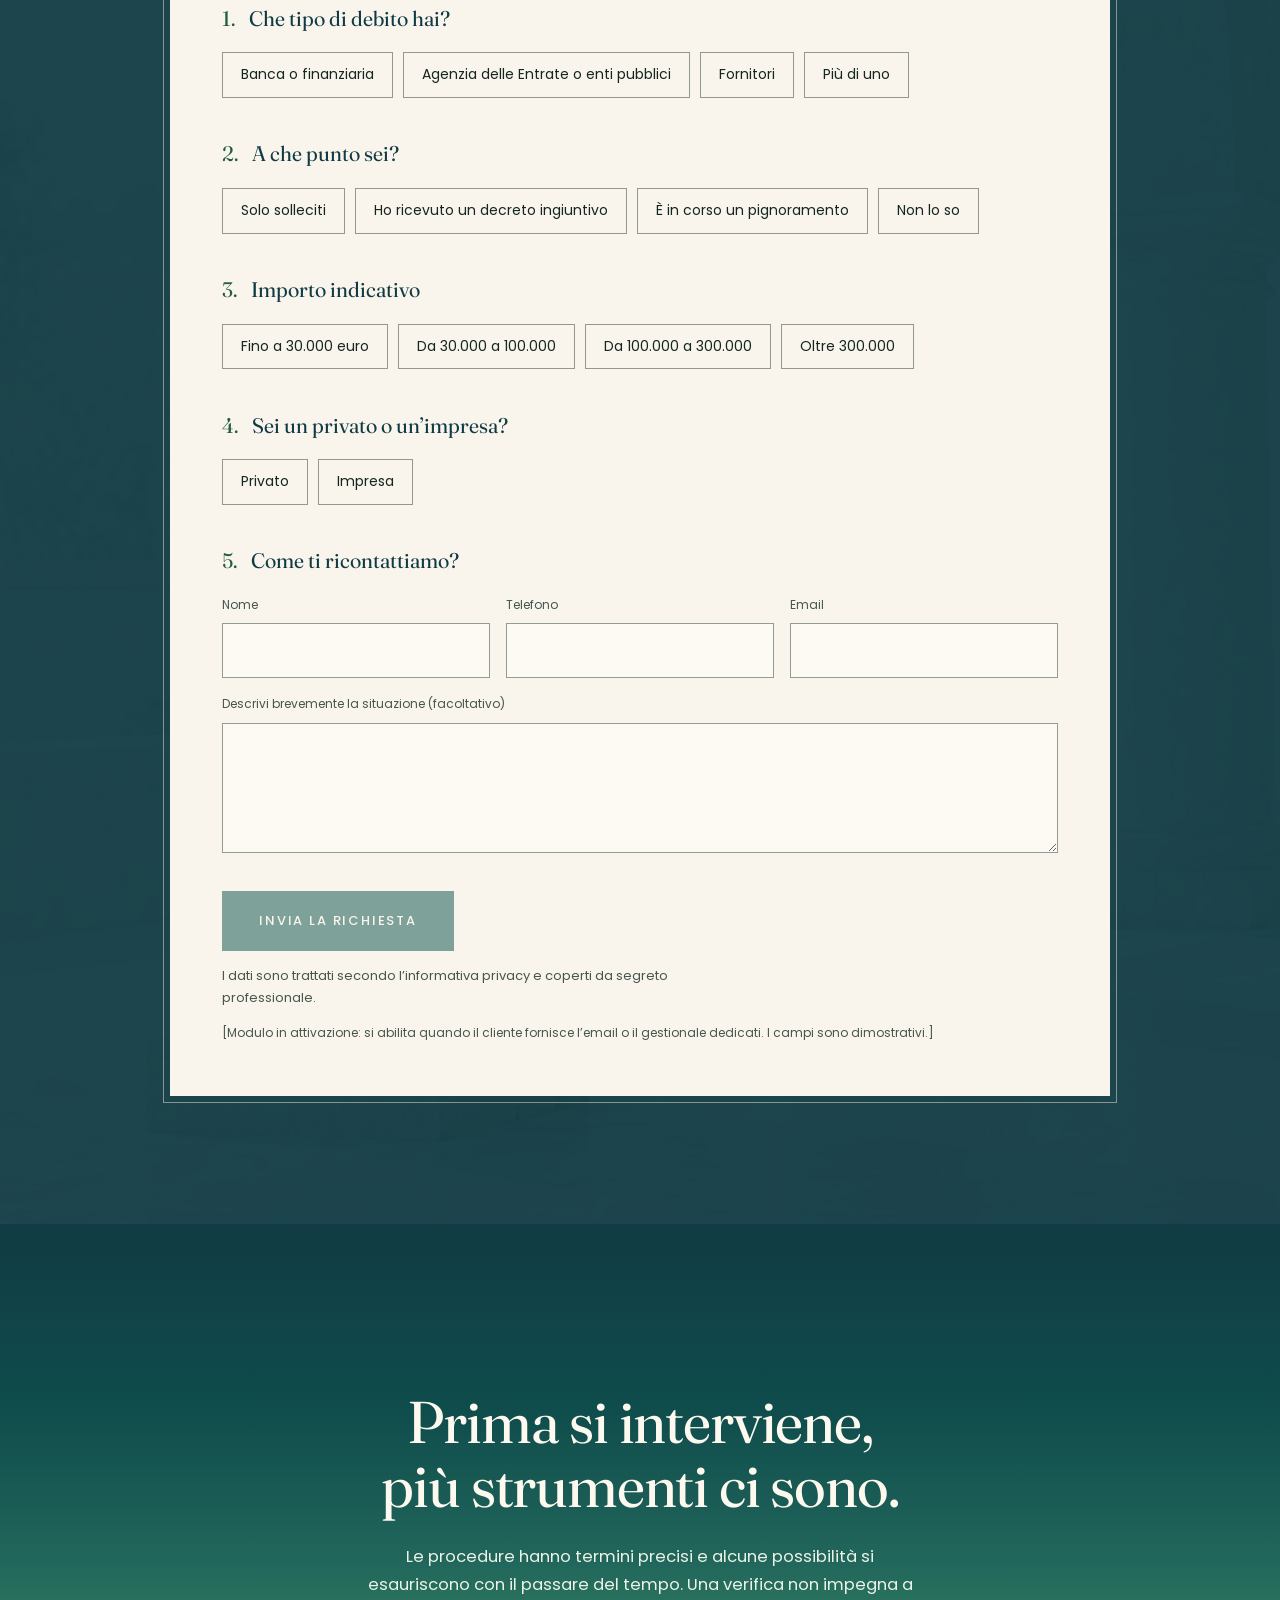
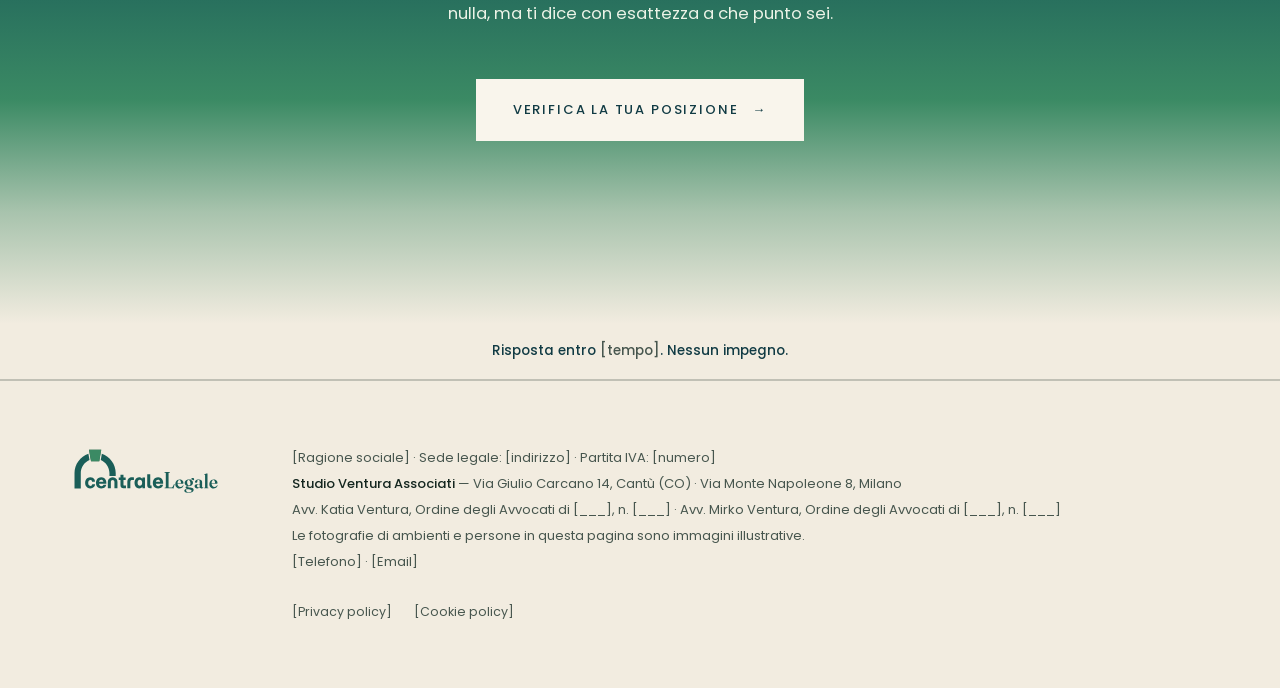
==== commit 6e0efb9d: "Wizard: niente scroll a ogni step (resta il focus sulla legend); rimosso il link di cambio modalità " ====
--- a/index.html
+++ b/index.html
@@ -372,7 +372,6 @@
       </header>
       <div class="verifica__strumento rv" style="--d:180ms">
         <form class="form" id="form-verifica" action="#verifica">
-          <p class="form__modo"><a id="toggle-form" href="?form=step#verifica">Preferisci una domanda alla volta? Prova la versione guidata</a></p>
           <div class="wizard__stato" hidden>
             <span class="wizard__conta num" aria-live="polite">Domanda <b>1</b> di 5</span>
             <span class="wizard__barra" aria-hidden="true"><i></i></span>
@@ -544,8 +543,6 @@
 
   /* Modalità wizard: ?form=step */
   var isStep = new URLSearchParams(location.search).get('form') === 'step';
-  var toggle = document.getElementById('toggle-form');
-  if (toggle && isStep) { toggle.textContent = 'Preferisci vedere tutte le domande insieme? Torna alla versione completa'; toggle.href = './#verifica'; }
   if (form && isStep) {
     form.classList.add('form--step');
     var steps = [].slice.call(form.querySelectorAll('fieldset'));
@@ -567,8 +564,6 @@
       avanti.style.display = i === steps.length - 1 ? 'none' : '';
       invio.style.display = i === steps.length - 1 ? '' : 'none';
       if (scorri) {
-        var y = document.getElementById('verifica').getBoundingClientRect().top + scrollY - 70;
-        scrollTo({ top: y, behavior: motionOk ? 'smooth' : 'auto' });
         var leg = steps[i].querySelector('legend');
         if (leg) { leg.setAttribute('tabindex', '-1'); leg.focus({ preventScroll: true }); }
       }
--- a/assets/css/main.css
+++ b/assets/css/main.css
@@ -415,7 +415,6 @@
 .verifica__head .section__title { color: #f0ebdd; }
 .verifica__head .section__intro { margin: 18px auto 0; color: var(--secondario-su-petrolio); }
 .verifica__nota { margin: 14px auto 0; max-width: 58ch; font-size: 13px; color: var(--secondario-su-petrolio); }
-.form__modo { margin: 0 0 6px 0; font-size: 13px; }
 .verifica__strumento {
   background: var(--avorio-alto); color: var(--inchiostro);
   border: 1px solid var(--avorio-alto); outline: 1px solid rgba(238, 233, 218, 0.5); outline-offset: 6px;
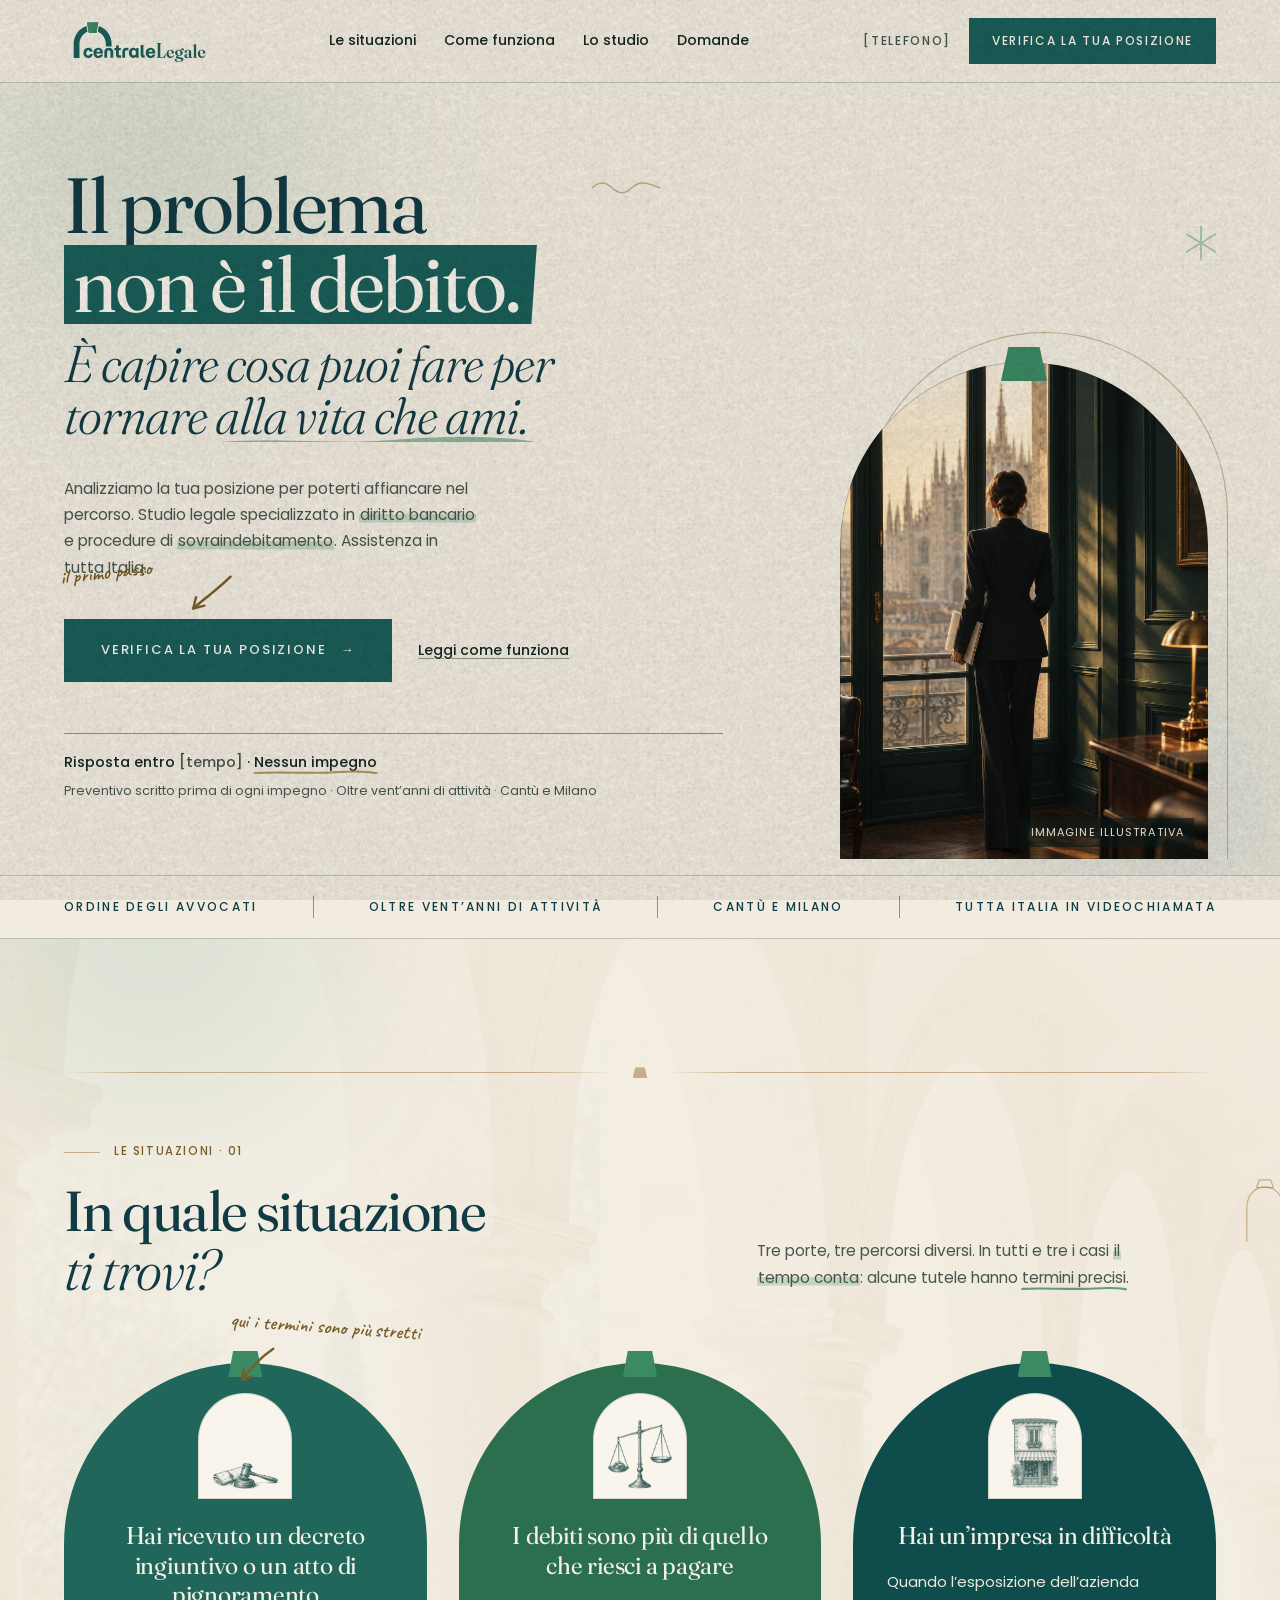
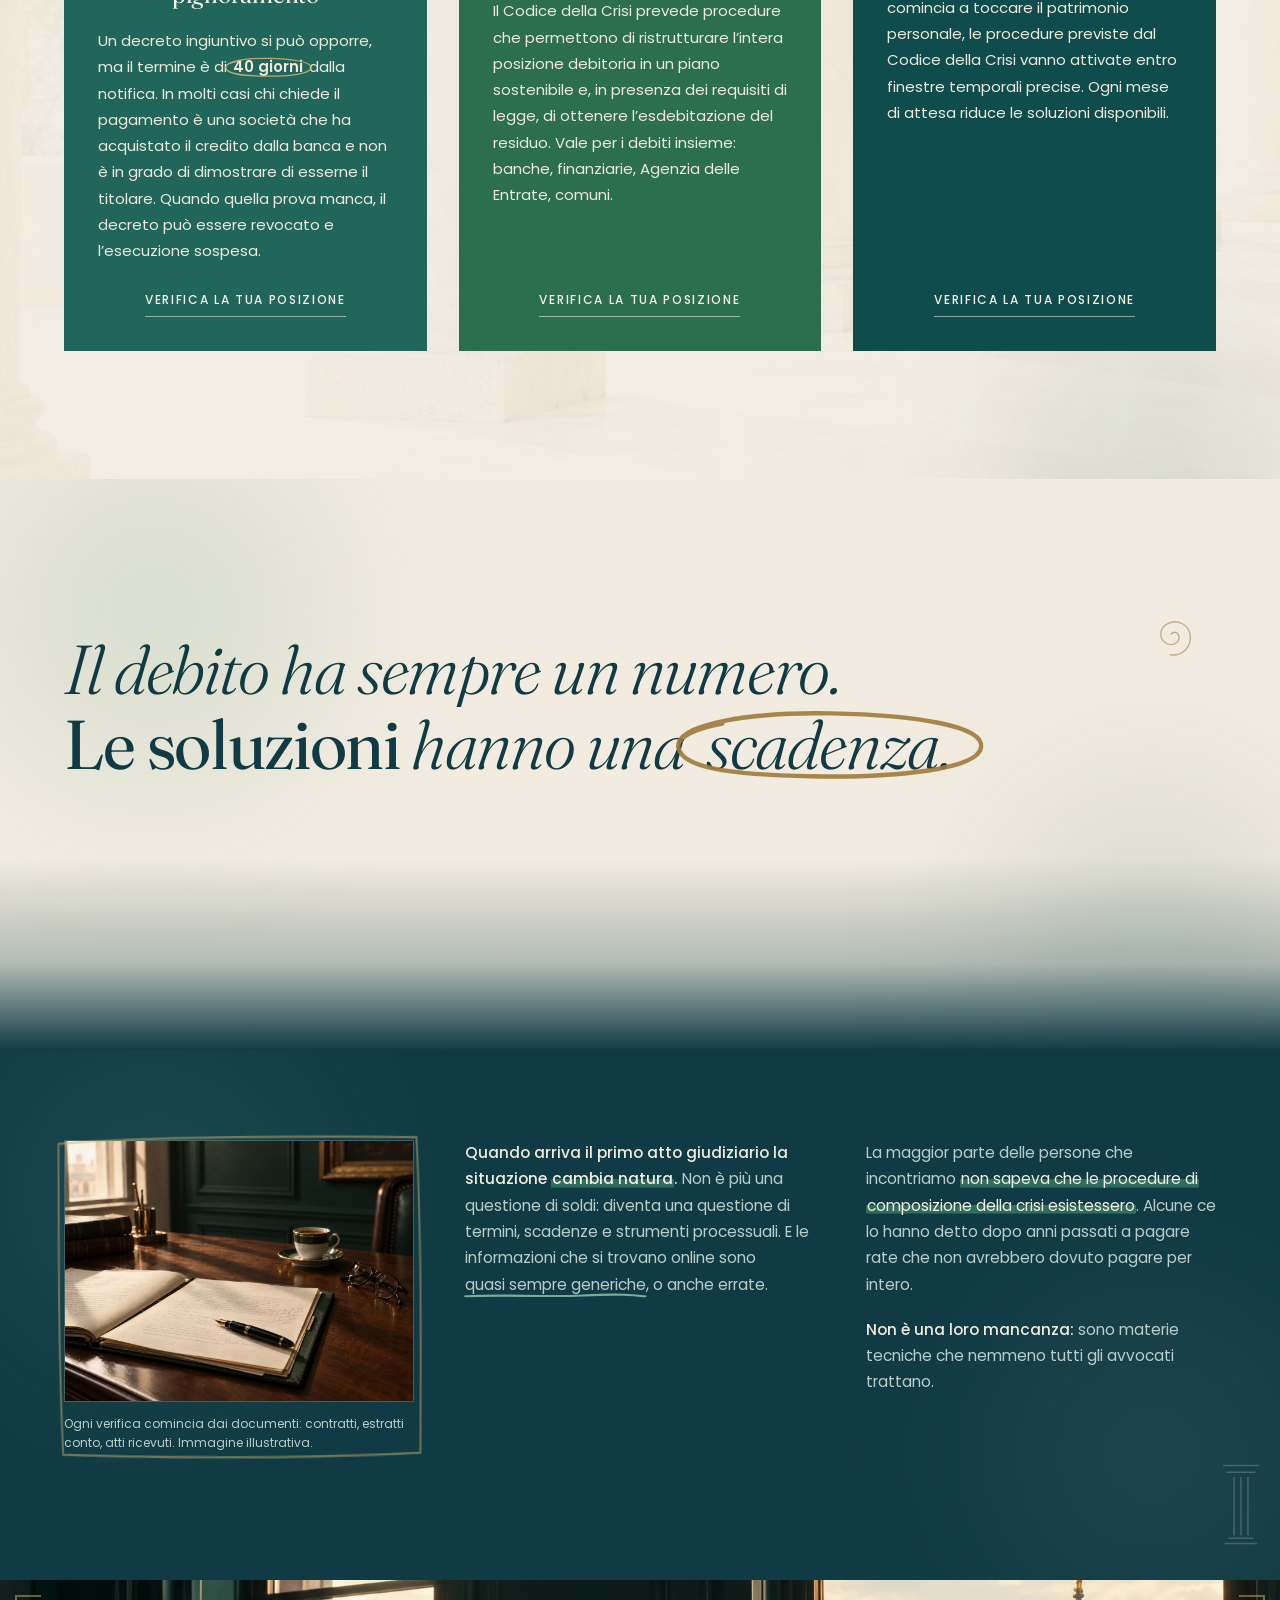
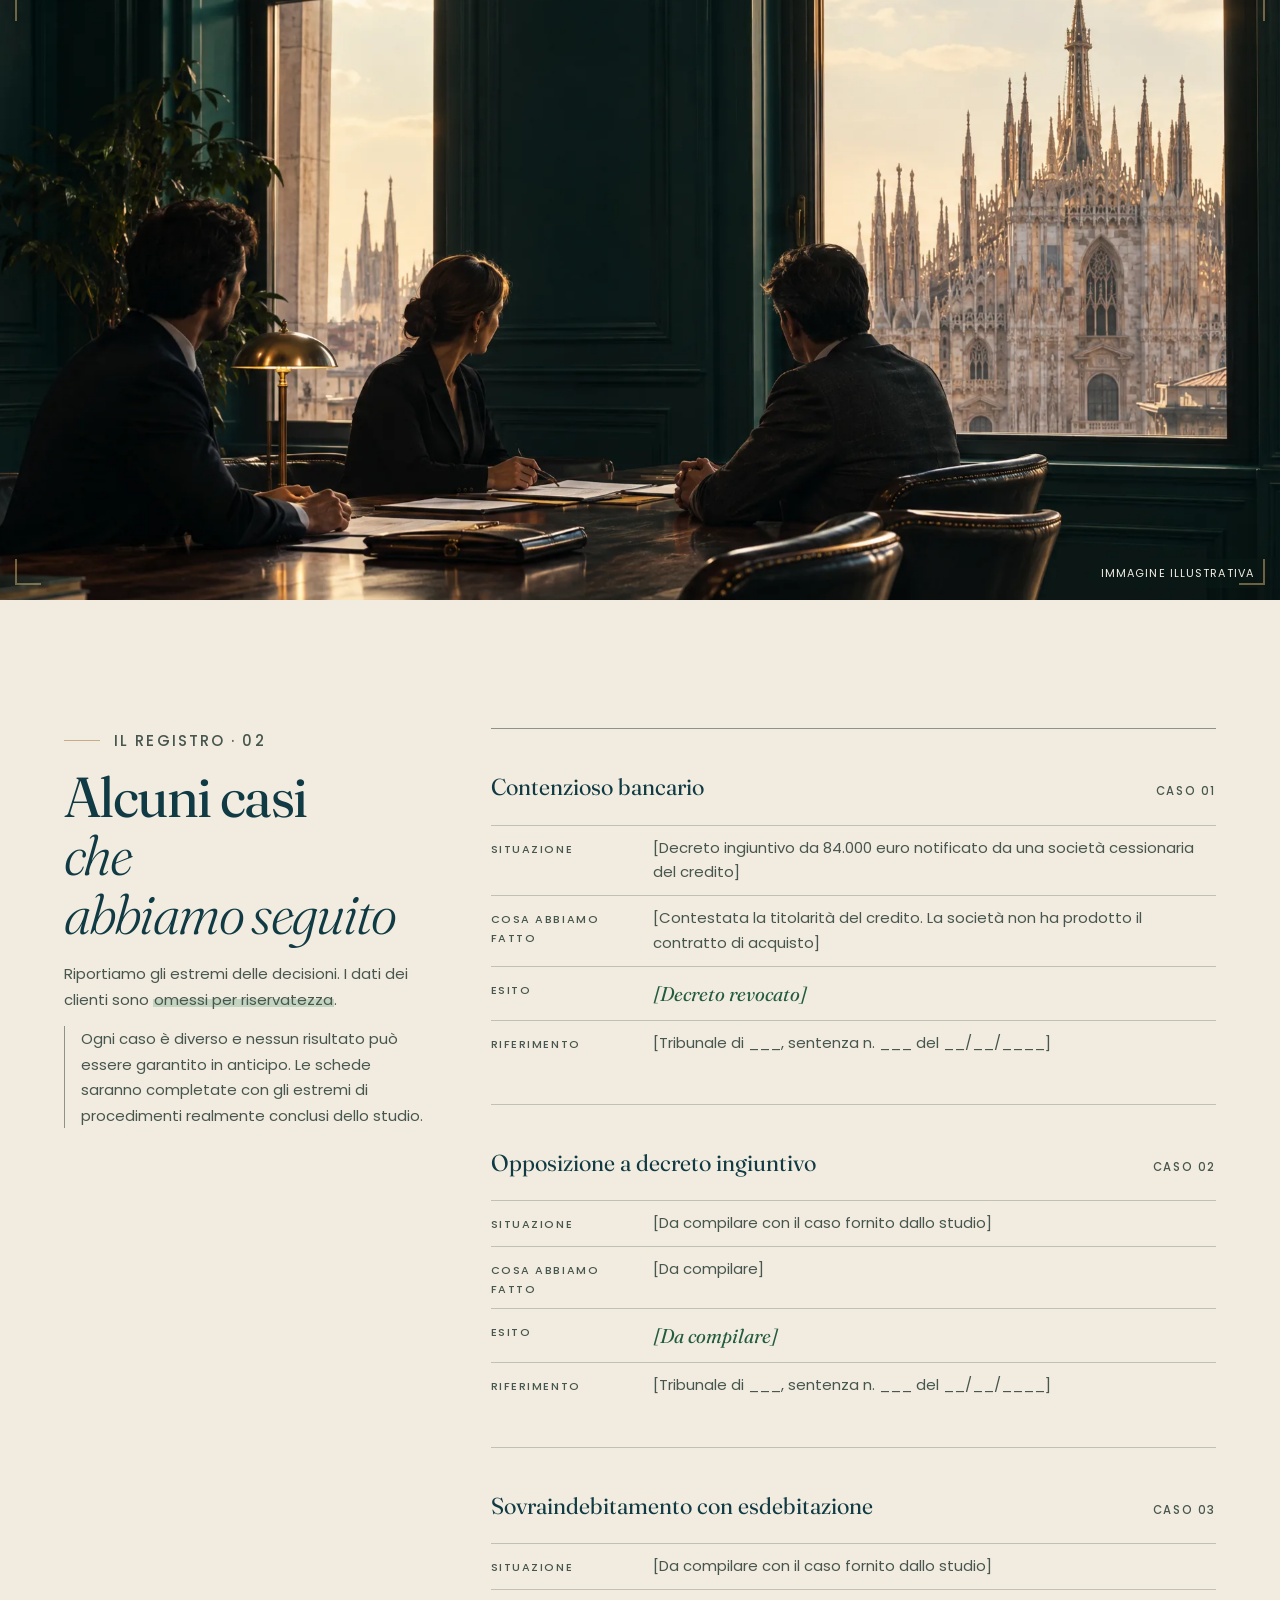
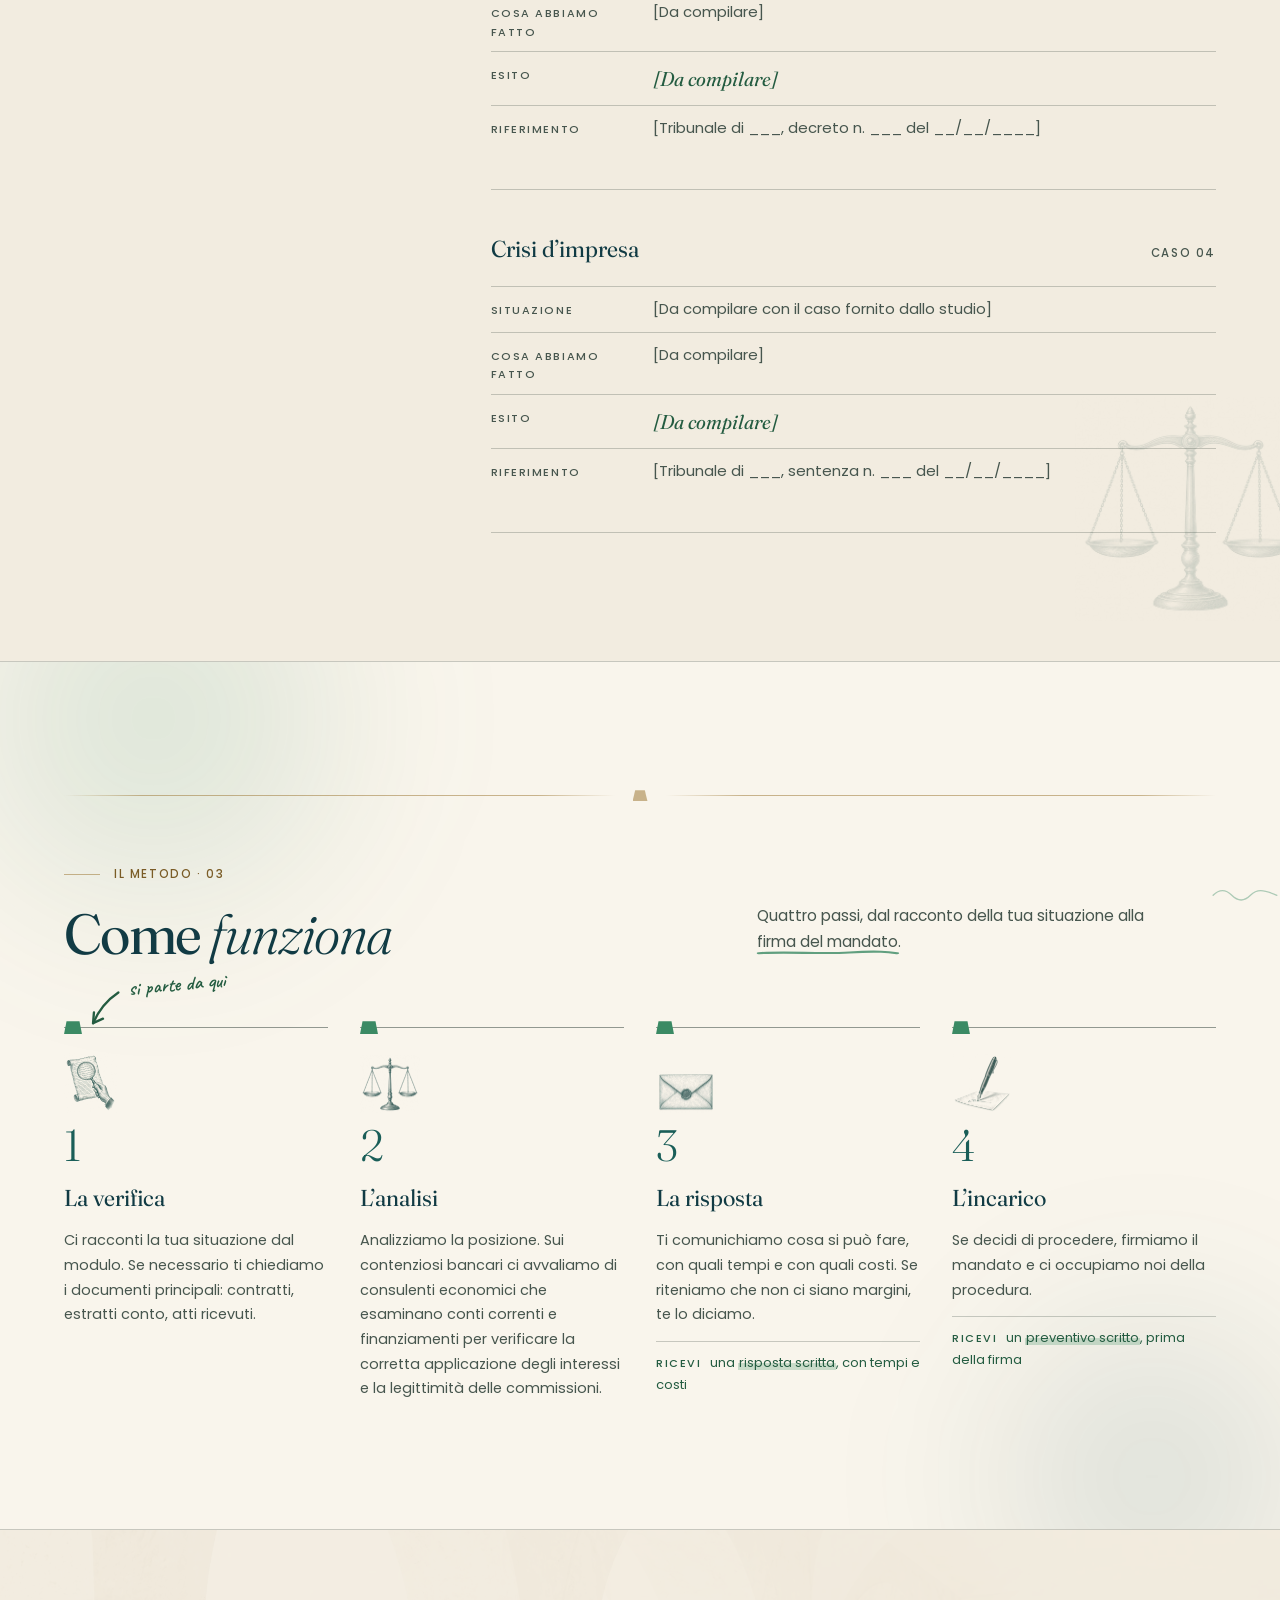
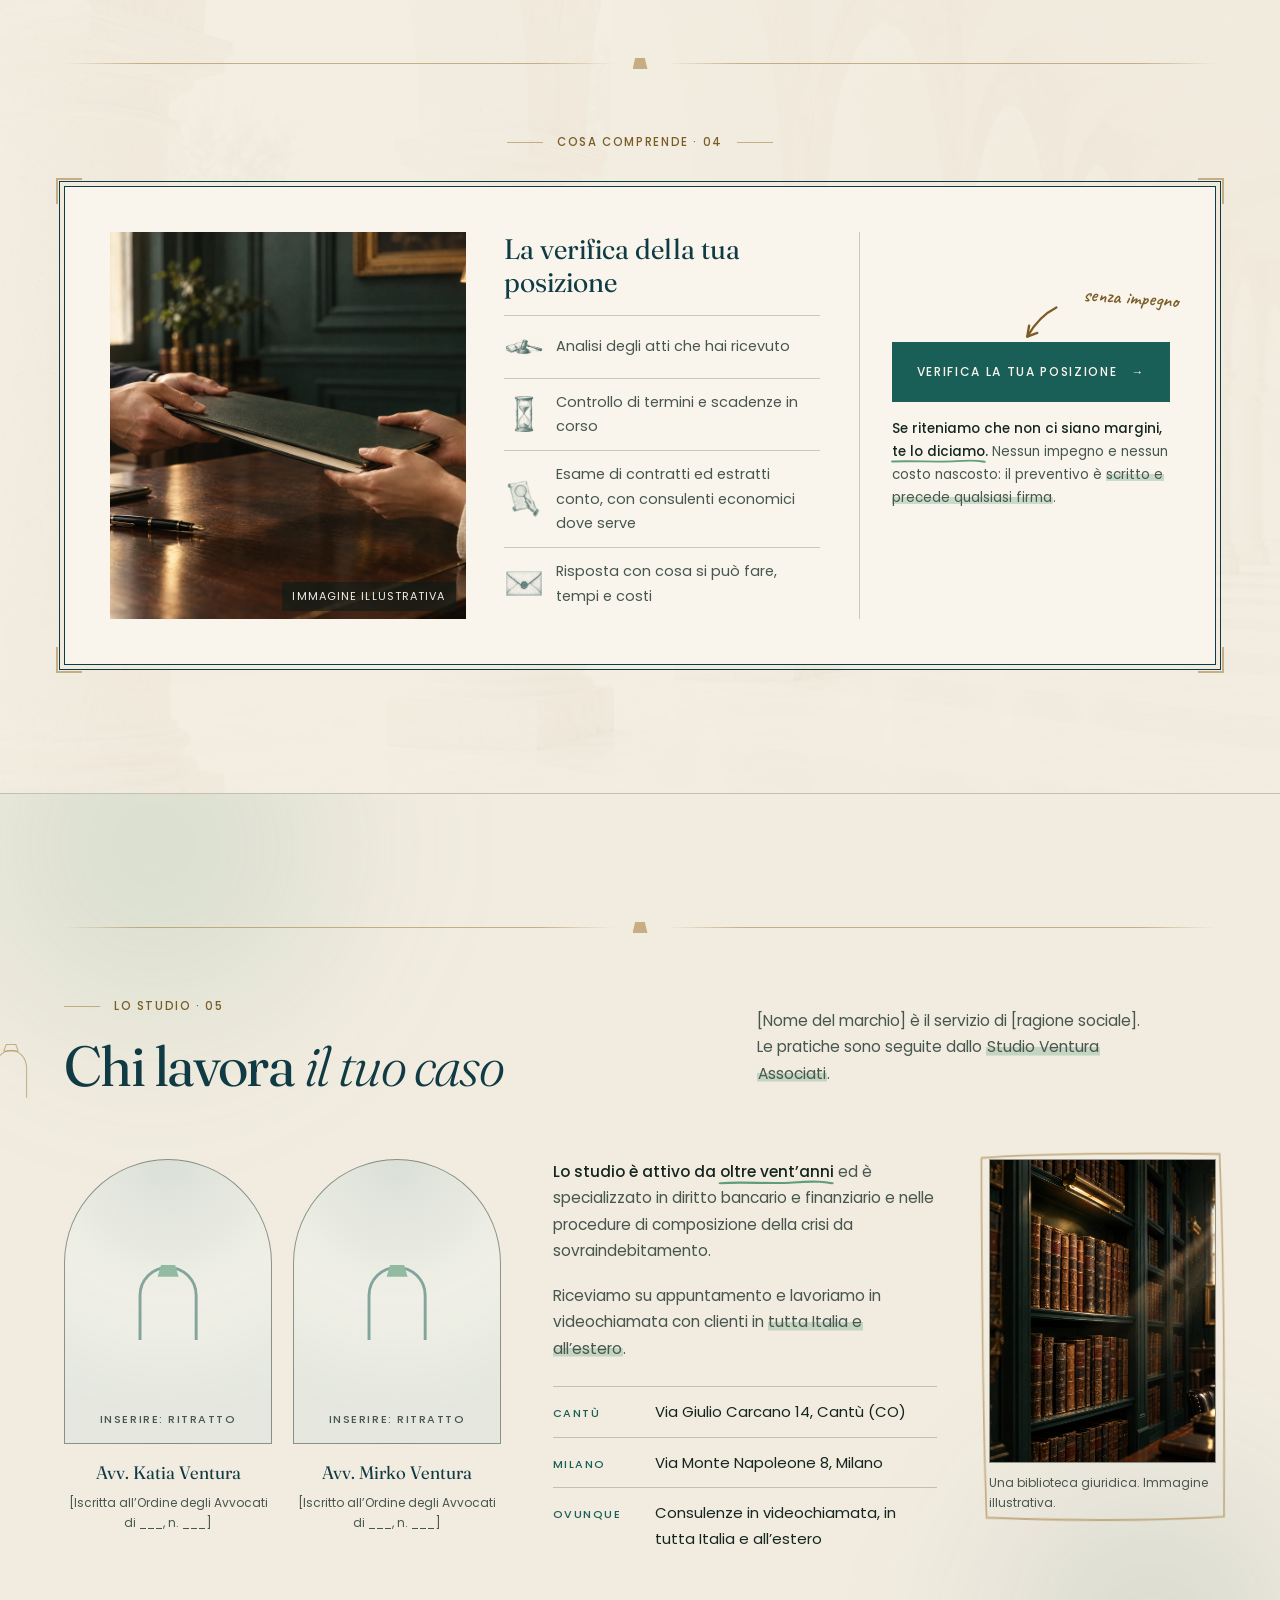
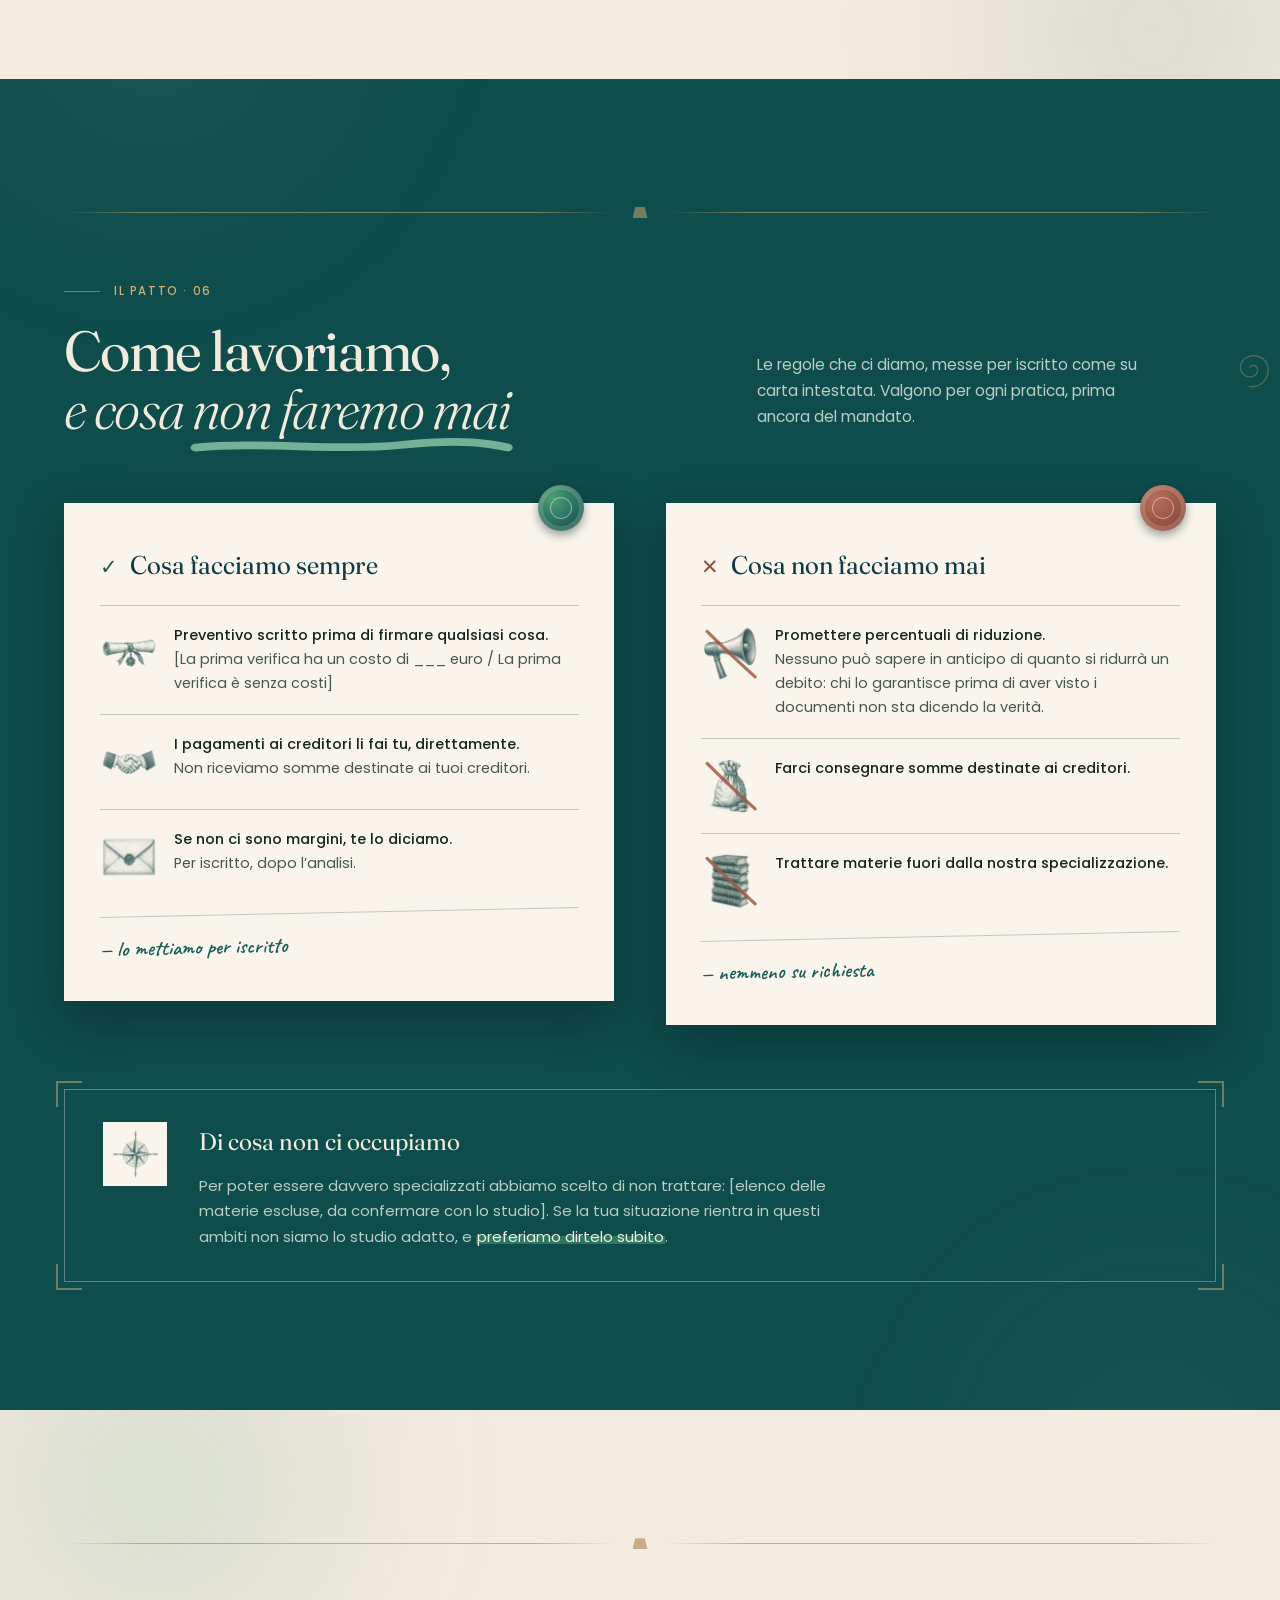
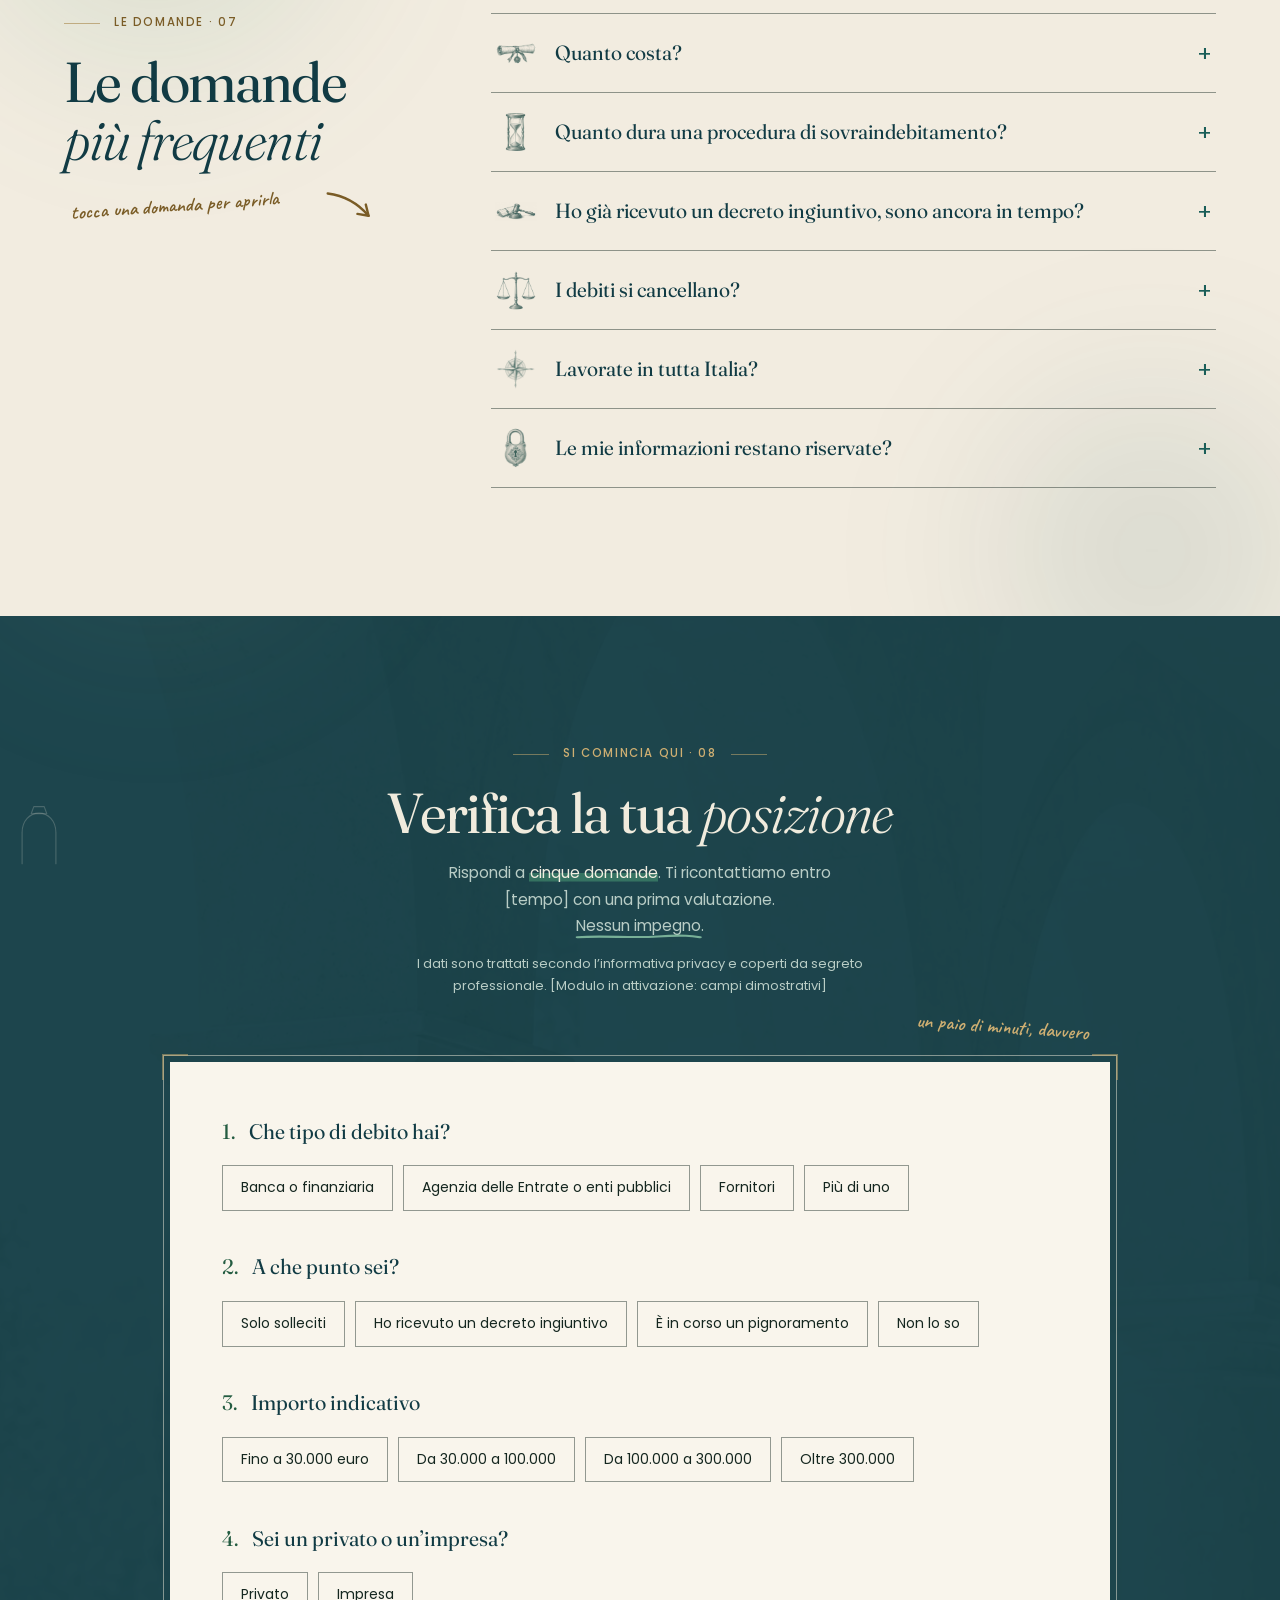
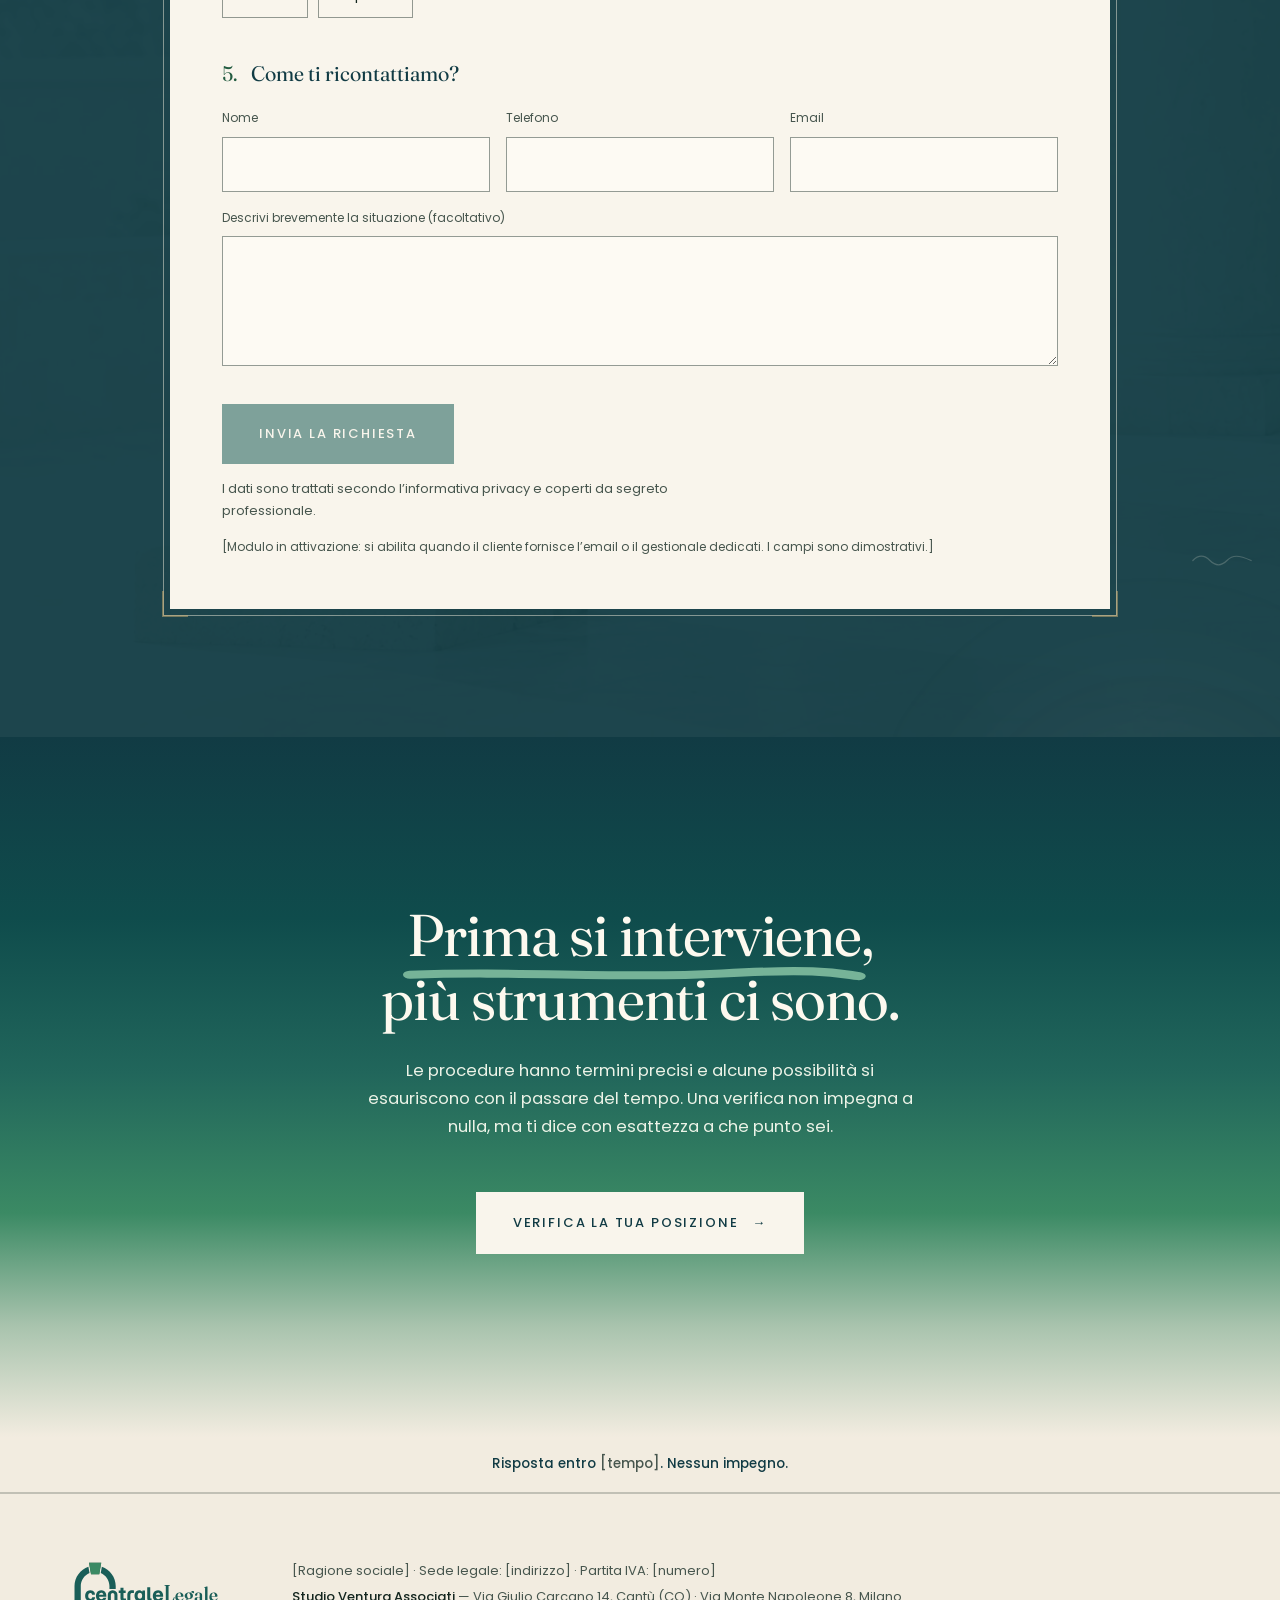
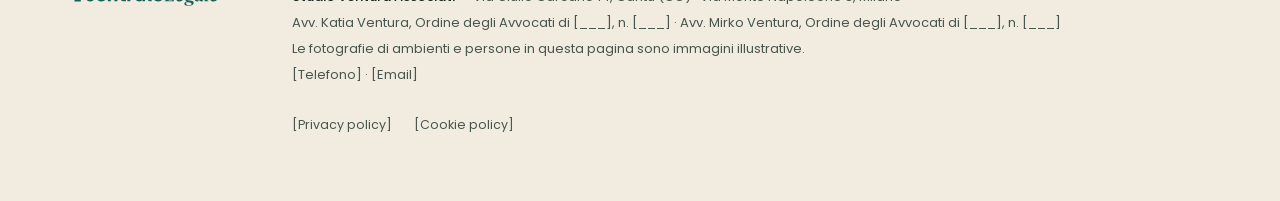
==== commit 7b13a2f2: "Landing v3 'Atelier': arco hero del marchio, annotazioni a mano, icone incise Higgsfield - Hero: fot" ====
--- a/index.html
+++ b/index.html
@@ -44,27 +44,45 @@
 
   <!-- 01 · HERO -->
   <section class="hero" aria-labelledby="hero-title">
+    <div class="alone" aria-hidden="true"><i class="b1"></i><i class="b2"></i></div>
+    <span class="scarabocchio" style="left:46%; top:12%; width:74px; --rot:8deg; --fd:1.2s" aria-hidden="true">
+      <svg viewBox="0 0 90 24"><path d="M4 12 C 12 4, 20 4, 28 12 S 44 20, 52 12 S 68 4, 86 12"/></svg>
+    </span>
     <div class="hero__grid">
       <div class="hero__content">
         <h1 class="hero__title" id="hero-title">
           <span class="riga"><span>Il problema</span></span>
-          <span class="riga" style="--d:70ms"><span>non è il debito.</span></span>
+          <span class="riga" style="--d:70ms"><span><span class="marca">non è il debito.</span></span></span>
           <span class="riga riga--sub" style="--d:140ms; margin-top:0.28em"><span><em>È capire cosa puoi fare per</em></span></span>
           <span class="riga riga--sub" style="--d:210ms"><span><em>tornare <span class="evidenzia">alla vita che ami.<svg viewBox="0 0 300 24" preserveAspectRatio="none" aria-hidden="true"><path pathLength="1" d="M4 16 C 60 8, 120 20, 176 12 S 280 10, 296 14"/></svg></span></em></span></span>
         </h1>
-        <p class="hero__lead rv" style="--d:260ms">Analizziamo la tua posizione per poterti affiancare nel percorso. Studio legale specializzato in diritto bancario e procedure di sovraindebitamento. Assistenza in tutta Italia.</p>
+        <p class="hero__lead rv" style="--d:260ms">Analizziamo la tua posizione per poterti affiancare nel percorso. Studio legale specializzato in <span class="hi">diritto bancario</span> e procedure di <span class="hi">sovraindebitamento</span>. Assistenza in tutta Italia.</p>
         <p class="hero__cta-row rv" style="--d:330ms">
-          <a class="btn" href="#verifica">Verifica la tua posizione <span class="freccia" aria-hidden="true">→</span></a>
+          <span class="con-appunto">
+            <span class="appunto" style="left:-4px; top:-56px; --rot:-6deg" aria-hidden="true">il primo passo</span>
+            <span class="freccia-mano" style="left:118px; top:-46px; width:56px" aria-hidden="true">
+              <svg viewBox="0 0 60 46"><path pathLength="1" d="M52 4 C 40 16, 26 26, 12 38"/><path pathLength="1" class="punta" d="M12 38 l12 -3 m-12 3 l3 -12"/></svg>
+            </span>
+            <a class="btn btn--respiro" href="#verifica">Verifica la tua posizione <span class="freccia" aria-hidden="true">→</span></a>
+          </span>
           <a class="hero__alt" href="#metodo">Leggi come funziona</a>
         </p>
         <div class="hero__fatti rv" style="--d:400ms">
-          <p class="f1">Risposta entro <span class="segnaposto">[tempo]</span> · Nessun impegno</p>
+          <p class="f1">Risposta entro <span class="segnaposto">[tempo]</span> · <span class="sotto sotto--oro">Nessun impegno<svg viewBox="0 0 200 14" preserveAspectRatio="none" aria-hidden="true"><path pathLength="1" d="M4 9 C 45 4, 90 12, 130 7 S 185 6, 196 9"/></svg></span></p>
           <p class="f2">Preventivo scritto prima di ogni impegno · Oltre vent’anni di attività · Cantù e Milano</p>
         </div>
       </div>
       <figure class="hero__foto">
-        <img class="hero__foto-img" src="assets/img/foto/avvocato-finestra.webp" alt="Avvocata di spalle alla finestra di uno studio verde petrolio, con un atto in mano — immagine illustrativa" width="1365" height="2048">
-        <figcaption class="hero__foto-nota">Immagine illustrativa</figcaption>
+        <span class="scarabocchio scarabocchio--salvia" style="right:4%; top:16%; width:44px; --rot:14deg" aria-hidden="true">
+          <svg viewBox="0 0 40 40"><path d="M20 5 V35 M7 12 L33 28 M33 12 L7 28"/></svg>
+        </span>
+        <span class="hero__arch rv">
+          <span class="hero__arch-chiave" aria-hidden="true"></span>
+          <span class="hero__arch-clip">
+            <img class="hero__foto-img" src="assets/img/foto/avvocato-finestra.webp" alt="Avvocata di spalle alla finestra di uno studio verde petrolio, con un atto in mano — immagine illustrativa" width="1365" height="2048">
+            <span class="hero__foto-nota">Immagine illustrativa</span>
+          </span>
+        </span>
       </figure>
     </div>
   </section>
@@ -83,26 +101,41 @@
 
   <!-- 02 · LE TRE PORTE -->
   <section class="section porte" id="situazioni" aria-labelledby="porte-title">
+    <div class="alone" aria-hidden="true"><i class="b1"></i><i class="b2"></i></div>
     <div class="container">
+      <div class="filetto rv" aria-hidden="true"><i></i></div>
+      <span class="scarabocchio" style="right:-1%; top:110px; width:56px; --rot:-10deg" aria-hidden="true">
+        <svg viewBox="0 0 80 96"><path d="M14 92 V44 C14 26, 26 14, 40 14 C54 14, 66 26, 66 44 V92"/><path d="M32 4 h16 l4 11 h-24 z"/></svg>
+      </span>
       <header class="section__head section__head--split">
-        <h2 class="section__title rv" id="porte-title">In quale situazione<br><em>ti trovi?</em></h2>
-        <p class="section__intro rv" style="--d:120ms">Tre porte, tre percorsi diversi. In tutti e tre i casi il tempo conta: alcune tutele hanno termini precisi.</p>
+        <div>
+          <p class="section__kicker rv">Le situazioni · 01</p>
+          <h2 class="section__title rv" id="porte-title">In quale situazione<br><em>ti trovi?</em></h2>
+        </div>
+        <p class="section__intro rv" style="--d:120ms">Tre porte, tre percorsi diversi. In tutti e tre i casi <span class="hi">il tempo conta</span>: alcune tutele hanno <span class="sotto">termini precisi<svg viewBox="0 0 200 14" preserveAspectRatio="none" aria-hidden="true"><path pathLength="1" d="M3 8 C 50 5, 95 11, 138 7 S 188 7, 197 9"/></svg></span>.</p>
       </header>
       <div class="porte__grid">
         <article class="porta porta--abete rv">
+          <span class="appunto" style="top:-46px; right:6px; --rot:4deg" aria-hidden="true">qui i termini sono più stretti</span>
+          <span class="freccia-mano" style="top:-18px; right:150px; width:44px" aria-hidden="true">
+            <svg viewBox="0 0 48 44"><path pathLength="1" d="M44 4 C 32 12, 20 24, 10 38"/><path pathLength="1" class="punta" d="M10 38 l11 -4 m-11 4 l2 -12"/></svg>
+          </span>
           <span class="porta__chiave" aria-hidden="true"></span>
+          <span class="porta__icona" aria-hidden="true"><img src="assets/img/icone/martelletto.webp" alt="" width="480" height="218" loading="lazy"></span>
           <h3 class="porta__titolo">Hai ricevuto un decreto ingiuntivo o un atto di pignoramento</h3>
-          <p class="porta__testo">Un decreto ingiuntivo si può opporre, ma il termine è di <strong class="num">40 giorni</strong> dalla notifica. In molti casi chi chiede il pagamento è una società che ha acquistato il credito dalla banca e non è in grado di dimostrare di esserne il titolare. Quando quella prova manca, il decreto può essere revocato e l’esecuzione sospesa.</p>
+          <p class="porta__testo">Un decreto ingiuntivo si può opporre, ma il termine è di <strong class="num cerchio cerchio--scuro">40 giorni<svg viewBox="0 0 204 48" aria-hidden="true"><path pathLength="1" d="M14 26 C 12 12, 58 5, 104 6 C 152 7, 194 13, 192 26 C 190 39, 142 44, 92 43 C 44 42, 16 38, 14 26 C 13 20, 24 15, 40 12"/></svg></strong> dalla notifica. In molti casi chi chiede il pagamento è una società che ha acquistato il credito dalla banca e non è in grado di dimostrare di esserne il titolare. Quando quella prova manca, il decreto può essere revocato e l’esecuzione sospesa.</p>
           <a class="porta__cta caps" href="#verifica">Verifica la tua posizione</a>
         </article>
         <article class="porta porta--bosco rv" style="--d:130ms">
           <span class="porta__chiave" aria-hidden="true"></span>
+          <span class="porta__icona" aria-hidden="true"><img src="assets/img/icone/bilancia-squilibrata.webp" alt="" width="448" height="480" loading="lazy"></span>
           <h3 class="porta__titolo">I debiti sono più di quello che riesci a pagare</h3>
           <p class="porta__testo">Il Codice della Crisi prevede procedure che permettono di ristrutturare l’intera posizione debitoria in un piano sostenibile e, in presenza dei requisiti di legge, di ottenere l’esdebitazione del residuo. Vale per i debiti insieme: banche, finanziarie, Agenzia delle Entrate, comuni.</p>
           <a class="porta__cta caps" href="#verifica">Verifica la tua posizione</a>
         </article>
         <article class="porta porta--petrolio rv" style="--d:260ms">
           <span class="porta__chiave" aria-hidden="true"></span>
+          <span class="porta__icona" aria-hidden="true"><img src="assets/img/icone/bottega.webp" alt="" width="347" height="480" loading="lazy"></span>
           <h3 class="porta__titolo">Hai un’impresa in difficoltà</h3>
           <p class="porta__testo">Quando l’esposizione dell’azienda comincia a toccare il patrimonio personale, le procedure previste dal Codice della Crisi vanno attivate entro finestre temporali precise. Ogni mese di attesa riduce le soluzioni disponibili.</p>
           <a class="porta__cta caps" href="#verifica">Verifica la tua posizione</a>
@@ -113,28 +146,37 @@
 
   <!-- 03 · STATEMENT → DARK -->
   <section class="statement" aria-hidden="false">
+    <div class="alone" aria-hidden="true"><i class="b1"></i><i class="b2"></i></div>
     <div class="container">
+      <span class="scarabocchio" style="right:6%; top:-30px; width:64px; --rot:6deg; --fd:0.8s" aria-hidden="true">
+        <svg viewBox="0 0 80 80"><path d="M40 40 C 44 36, 50 38, 50 44 C 50 52, 40 56, 33 51 C 24 45, 26 32, 36 27 C 48 21, 62 28, 64 41 C 66 56, 54 68, 39 66"/></svg>
+      </span>
       <p class="statement__testo">
         <span class="riga"><span>Il debito ha sempre un numero.</span></span>
-        <span class="riga" style="--d:90ms"><span><strong>Le soluzioni</strong> hanno una scadenza.</span></span>
+        <span class="riga" style="--d:90ms"><span><strong>Le soluzioni</strong> hanno una <span class="cerchio">scadenza.<svg viewBox="0 0 204 48" aria-hidden="true"><path pathLength="1" d="M14 26 C 12 12, 58 5, 104 6 C 152 7, 194 13, 192 26 C 190 39, 142 44, 92 43 C 44 42, 16 38, 14 26 C 13 20, 24 15, 40 12"/></svg></span></span></span>
       </p>
     </div>
     <div class="statement__vignetta" aria-hidden="true"></div>
   </section>
 
   <section class="section section--scuro problema" aria-labelledby="problema-title">
+    <div class="alone alone--scuro" aria-hidden="true"><i class="b1"></i><i class="b2"></i></div>
     <div class="container">
+      <span class="scarabocchio scarabocchio--avorio" style="right:1%; bottom:30px; width:52px; --rot:-8deg" aria-hidden="true">
+        <svg viewBox="0 0 60 110"><path d="M10 12 h40 M14 20 h32 M22 26 V92 M30 26 V92 M38 26 V92 M16 96 h28 M12 102 h36"/></svg>
+      </span>
       <h2 class="visually-hidden" id="problema-title">Perché succede</h2>
       <div class="problema__grid">
-        <figure class="problema__figura rv">
+        <figure class="problema__figura cornice-mano cornice-mano--scuro rv">
+          <svg class="cornice" viewBox="0 0 400 300" preserveAspectRatio="none" aria-hidden="true"><path pathLength="1" d="M10 13 C 120 7, 280 9, 391 11 C 395 100, 393 200, 391 291 C 260 295, 120 293, 11 289 C 7 200, 9 100, 10 13 Z"/></svg>
           <img src="assets/img/foto/scrivania-atti.webp" alt="Scrivania con un fascicolo aperto, penna stilografica e tazzina di caffè — immagine illustrativa" width="1536" height="1152">
           <figcaption>Ogni verifica comincia dai documenti: contratti, estratti conto, atti ricevuti. Immagine illustrativa.</figcaption>
         </figure>
         <div class="problema__col rv" style="--d:110ms">
-          <p><strong>Quando arriva il primo atto giudiziario la situazione cambia natura.</strong> Non è più una questione di soldi: diventa una questione di termini, scadenze e strumenti processuali. E le informazioni che si trovano online sono quasi sempre generiche, o anche errate.</p>
+          <p><strong>Quando arriva il primo atto giudiziario la situazione <span class="hi hi--scuro">cambia natura</span>.</strong> Non è più una questione di soldi: diventa una questione di termini, scadenze e strumenti processuali. E le informazioni che si trovano online sono <span class="sotto sotto--scuro">quasi sempre generiche<svg viewBox="0 0 200 14" preserveAspectRatio="none" aria-hidden="true"><path pathLength="1" d="M4 9 C 45 4, 90 12, 130 7 S 185 6, 196 9"/></svg></span>, o anche errate.</p>
         </div>
         <div class="problema__col rv" style="--d:220ms">
-          <p>La maggior parte delle persone che incontriamo non sapeva che le procedure di composizione della crisi esistessero. Alcune ce lo hanno detto dopo anni passati a pagare rate che non avrebbero dovuto pagare per intero.</p>
+          <p>La maggior parte delle persone che incontriamo <span class="hi hi--scuro">non sapeva che le procedure di composizione della crisi esistessero</span>. Alcune ce lo hanno detto dopo anni passati a pagare rate che non avrebbero dovuto pagare per intero.</p>
           <p><strong>Non è una loro mancanza:</strong> sono materie tecniche che nemmeno tutti gli avvocati trattano.</p>
         </div>
       </div>
@@ -144,15 +186,18 @@
   <!-- BANDA FOTOGRAFICA -->
   <div class="fotobanda" role="img" aria-label="Consulenza attorno a un tavolo in una sala riunioni verde petrolio — immagine illustrativa">
     <img class="fotobanda__img" src="assets/img/foto/riunione.webp" alt="" data-parallax="0.16" width="2048" height="878">
+    <span class="fotobanda__angoli angoli angoli--scuro rv" aria-hidden="true"><i class="ang"></i></span>
     <p class="fotobanda__nota">Immagine illustrativa</p>
   </div>
 
   <!-- 04 · CASI -->
   <section class="section casi" aria-labelledby="casi-title">
+    <span class="stampa-margine" aria-hidden="true"><img src="assets/img/icone/bilancia.webp" alt="" width="480" height="470" loading="lazy"></span>
     <div class="container casi__grid">
       <div class="casi__sticky">
+        <p class="section__kicker rv">Il registro · 02</p>
         <h2 class="section__title rv" id="casi-title">Alcuni casi<br><em>che abbiamo&nbsp;seguito</em></h2>
-        <p class="rv" style="--d:100ms">Riportiamo gli estremi delle decisioni. I dati dei clienti sono omessi per riservatezza.</p>
+        <p class="rv" style="--d:100ms">Riportiamo gli estremi delle decisioni. I dati dei clienti sono <span class="hi">omessi per riservatezza</span>.</p>
         <p class="casi__nota rv" style="--d:180ms">Ogni caso è diverso e nessun risultato può essere garantito in anticipo. Le schede saranno completate con gli estremi di procedimenti realmente conclusi dello studio.</p>
       </div>
       <div class="casi__list">
@@ -190,33 +235,49 @@
 
   <!-- 05 · METODO -->
   <section class="section metodo" id="metodo" aria-labelledby="metodo-title">
-    <div class="container">
+    <div class="alone" aria-hidden="true"><i class="b1"></i><i class="b2"></i></div>
+    <div class="container" style="position:relative">
+      <div class="filetto rv" aria-hidden="true"><i></i></div>
+      <span class="scarabocchio scarabocchio--salvia" style="right:0; top:96px; width:70px; --rot:5deg; --fd:0.6s" aria-hidden="true">
+        <svg viewBox="0 0 90 24"><path d="M4 12 C 12 4, 20 4, 28 12 S 44 20, 52 12 S 68 4, 86 12"/></svg>
+      </span>
       <header class="section__head section__head--split">
-        <h2 class="section__title rv" id="metodo-title">Come <em>funziona</em></h2>
-        <p class="section__intro rv" style="--d:120ms">Quattro passi, dal racconto della tua situazione alla firma del mandato.</p>
+        <div>
+          <p class="section__kicker rv">Il metodo · 03</p>
+          <h2 class="section__title rv" id="metodo-title">Come <em>funziona</em></h2>
+        </div>
+        <p class="section__intro rv" style="--d:120ms">Quattro passi, dal racconto della tua situazione alla <span class="sotto">firma del mandato<svg viewBox="0 0 200 14" preserveAspectRatio="none" aria-hidden="true"><path pathLength="1" d="M4 9 C 45 4, 90 12, 130 7 S 185 6, 196 9"/></svg></span>.</p>
       </header>
       <div class="metodo__grid">
         <article class="passo rv">
+          <span class="appunto appunto--salvia" style="top:-52px; left:64px; --rot:-5deg" aria-hidden="true">si parte da qui</span>
+          <span class="freccia-mano freccia-mano--salvia" style="top:-40px; left:20px; width:38px" aria-hidden="true">
+            <svg viewBox="0 0 42 46"><path pathLength="1" d="M38 6 C 26 14, 16 26, 10 40"/><path pathLength="1" class="punta" d="M10 40 l11 -5 m-11 5 l1 -12"/></svg>
+          </span>
+          <img class="passo__icona" src="assets/img/icone/lente.webp" alt="" width="421" height="480" loading="lazy">
           <p class="passo__numero num">1</p>
           <h3 class="passo__titolo">La verifica</h3>
           <p class="passo__testo">Ci racconti la tua situazione dal modulo. Se necessario ti chiediamo i documenti principali: contratti, estratti conto, atti ricevuti.</p>
         </article>
         <article class="passo rv" style="--d:110ms">
+          <img class="passo__icona" src="assets/img/icone/bilancia.webp" alt="" width="480" height="470" loading="lazy">
           <p class="passo__numero num">2</p>
           <h3 class="passo__titolo">L’analisi</h3>
           <p class="passo__testo">Analizziamo la posizione. Sui contenziosi bancari ci avvaliamo di consulenti economici che esaminano conti correnti e finanziamenti per verificare la corretta applicazione degli interessi e la legittimità delle commissioni.</p>
         </article>
         <article class="passo rv" style="--d:220ms">
+          <img class="passo__icona" src="assets/img/icone/busta.webp" alt="" width="480" height="342" loading="lazy">
           <p class="passo__numero num">3</p>
           <h3 class="passo__titolo">La risposta</h3>
           <p class="passo__testo">Ti comunichiamo cosa si può fare, con quali tempi e con quali costi. Se riteniamo che non ci siano margini, te lo diciamo.</p>
-          <p class="passo__ricevi"><span class="caps">Ricevi</span> una risposta scritta, con tempi e costi</p>
+          <p class="passo__ricevi"><span class="caps">Ricevi</span> una <span class="hi">risposta scritta</span>, con tempi e costi</p>
         </article>
         <article class="passo rv" style="--d:330ms">
+          <img class="passo__icona" src="assets/img/icone/penna.webp" alt="" width="480" height="473" loading="lazy">
           <p class="passo__numero num">4</p>
           <h3 class="passo__titolo">L’incarico</h3>
           <p class="passo__testo">Se decidi di procedere, firmiamo il mandato e ci occupiamo noi della procedura.</p>
-          <p class="passo__ricevi"><span class="caps">Ricevi</span> un preventivo scritto, prima della firma</p>
+          <p class="passo__ricevi"><span class="caps">Ricevi</span> un <span class="hi">preventivo scritto</span>, prima della firma</p>
         </article>
       </div>
     </div>
@@ -224,8 +285,10 @@
 
   <!-- OFFERTA -->
   <section class="section offerta" aria-labelledby="offerta-title">
-    <div class="container">
-      <div class="offerta__box rv">
+    <div class="container" style="position:relative">
+      <div class="filetto rv" aria-hidden="true"><i></i></div>
+      <p class="section__kicker section__kicker--centro rv">Cosa comprende · 04</p>
+      <div class="offerta__box angoli rv"><i class="ang" aria-hidden="true"></i>
         <figure class="offerta__figura">
           <img src="assets/img/foto/stretta-mano.webp" alt="Un fascicolo firmato passa di mano sopra una scrivania — immagine illustrativa" width="1536" height="1152">
           <figcaption>Immagine illustrativa</figcaption>
@@ -233,15 +296,21 @@
         <div class="offerta__lista">
           <h3 id="offerta-title">La verifica della tua posizione</h3>
           <ul>
-            <li>Analisi degli atti che hai ricevuto</li>
-            <li>Controllo di termini e scadenze in corso</li>
-            <li>Esame di contratti ed estratti conto, con consulenti economici dove serve</li>
-            <li>Risposta con cosa si può fare, tempi e costi</li>
+            <li><img src="assets/img/icone/martelletto.webp" alt="" width="480" height="218" loading="lazy">Analisi degli atti che hai ricevuto</li>
+            <li><img src="assets/img/icone/clessidra.webp" alt="" width="263" height="480" loading="lazy">Controllo di termini e scadenze in corso</li>
+            <li><img src="assets/img/icone/lente.webp" alt="" width="421" height="480" loading="lazy">Esame di contratti ed estratti conto, con consulenti economici dove serve</li>
+            <li><img src="assets/img/icone/busta.webp" alt="" width="480" height="342" loading="lazy">Risposta con cosa si può fare, tempi e costi</li>
           </ul>
         </div>
         <div class="offerta__azione">
-          <a class="btn" href="#verifica">Verifica la tua posizione <span class="freccia" aria-hidden="true">→</span></a>
-          <p class="offerta__garanzia"><strong>Se riteniamo che non ci siano margini, te lo diciamo.</strong> Nessun impegno e nessun costo nascosto: il preventivo è scritto e precede qualsiasi firma.</p>
+          <span class="con-appunto">
+            <span class="appunto" style="right:-8px; top:-54px; --rot:4deg" aria-hidden="true">senza impegno</span>
+            <span class="freccia-mano" style="right:110px; top:-40px; width:40px" aria-hidden="true">
+              <svg viewBox="0 0 44 44"><path pathLength="1" d="M40 6 C 28 12, 16 24, 8 38"/><path pathLength="1" class="punta" d="M8 38 l11 -4 m-11 4 l2 -12"/></svg>
+            </span>
+            <a class="btn btn--respiro" href="#verifica">Verifica la tua posizione <span class="freccia" aria-hidden="true">→</span></a>
+          </span>
+          <p class="offerta__garanzia"><strong>Se riteniamo che non ci siano margini, <span class="sotto">te lo diciamo<svg viewBox="0 0 200 14" preserveAspectRatio="none" aria-hidden="true"><path pathLength="1" d="M3 8 C 50 5, 95 11, 138 7 S 188 7, 197 9"/></svg></span>.</strong> Nessun impegno e nessun costo nascosto: il preventivo è <span class="hi">scritto e precede qualsiasi firma</span>.</p>
         </div>
       </div>
     </div>
@@ -249,10 +318,18 @@
 
   <!-- 06 · STUDIO -->
   <section class="section studio" id="studio" aria-labelledby="studio-title">
-    <div class="container">
+    <div class="alone" aria-hidden="true"><i class="b1"></i><i class="b2"></i></div>
+    <div class="container" style="position:relative">
+      <div class="filetto rv" aria-hidden="true"><i></i></div>
+      <span class="scarabocchio" style="left:-1%; top:120px; width:48px; --rot:-12deg; --fd:1.4s" aria-hidden="true">
+        <svg viewBox="0 0 80 96"><path d="M14 92 V44 C14 26, 26 14, 40 14 C54 14, 66 26, 66 44 V92"/><path d="M32 4 h16 l4 11 h-24 z"/></svg>
+      </span>
       <header class="section__head section__head--split">
-        <h2 class="section__title rv" id="studio-title">Chi lavora <em>il tuo caso</em></h2>
-        <p class="section__intro rv" style="--d:120ms"><span class="segnaposto">[Nome del marchio]</span> è il servizio di <span class="segnaposto">[ragione sociale]</span>. Le pratiche sono seguite dallo Studio Ventura Associati.</p>
+        <div>
+          <p class="section__kicker rv">Lo studio · 05</p>
+          <h2 class="section__title rv" id="studio-title">Chi lavora <em>il tuo caso</em></h2>
+        </div>
+        <p class="section__intro rv" style="--d:120ms"><span class="segnaposto">[Nome del marchio]</span> è il servizio di <span class="segnaposto">[ragione sociale]</span>. Le pratiche sono seguite dallo <span class="hi">Studio Ventura Associati</span>.</p>
       </header>
       <div class="studio__grid">
         <div class="studio__ritratti">
@@ -280,15 +357,16 @@
           </figure>
         </div>
         <div class="studio__testo rv" style="--d:160ms">
-          <p><strong>Lo studio è attivo da oltre vent’anni</strong> ed è specializzato in diritto bancario e finanziario e nelle procedure di composizione della crisi da sovraindebitamento.</p>
-          <p>Riceviamo su appuntamento e lavoriamo in videochiamata con clienti in tutta Italia e all’estero.</p>
+          <p><strong>Lo studio è attivo da <span class="sotto">oltre vent’anni<svg viewBox="0 0 200 14" preserveAspectRatio="none" aria-hidden="true"><path pathLength="1" d="M4 9 C 45 4, 90 12, 130 7 S 185 6, 196 9"/></svg></span></strong> ed è specializzato in diritto bancario e finanziario e nelle procedure di composizione della crisi da sovraindebitamento.</p>
+          <p>Riceviamo su appuntamento e lavoriamo in videochiamata con clienti in <span class="hi">tutta Italia e all’estero</span>.</p>
           <ul class="studio__sedi">
             <li><span class="caps">Cantù</span><span>Via Giulio Carcano 14, Cantù (CO)</span></li>
             <li><span class="caps">Milano</span><span>Via Monte Napoleone 8, Milano</span></li>
             <li><span class="caps">Ovunque</span><span>Consulenze in videochiamata, in tutta Italia e all’estero</span></li>
           </ul>
         </div>
-        <figure class="studio__figura rv" style="--d:240ms">
+        <figure class="studio__figura cornice-mano rv" style="--d:240ms">
+          <svg class="cornice" viewBox="0 0 300 400" preserveAspectRatio="none" aria-hidden="true"><path pathLength="1" d="M9 11 C 100 6, 210 8, 291 10 C 295 140, 293 270, 291 391 C 200 395, 100 393, 10 389 C 6 260, 8 130, 9 11 Z"/></svg>
           <img src="assets/img/foto/biblioteca.webp" alt="Scaffali di una biblioteca giuridica con tomi rilegati in pelle — immagine illustrativa" width="1536" height="2048">
           <figcaption>Una biblioteca giuridica. Immagine illustrativa.</figcaption>
         </figure>
@@ -298,79 +376,133 @@
 
   <!-- 07 · PATTI -->
   <section class="section patti" aria-labelledby="patti-title">
-    <div class="container">
-      <header class="section__head">
-        <h2 class="section__title rv" id="patti-title" style="color:#f0ebdd">Come lavoriamo,<br><em>e cosa non faremo mai</em></h2>
+    <div class="alone alone--scuro" aria-hidden="true"><i class="b1"></i><i class="b2"></i></div>
+    <div class="container" style="position:relative">
+      <div class="filetto filetto--scuro rv" aria-hidden="true"><i></i></div>
+      <span class="scarabocchio scarabocchio--scuro" style="right:0; top:130px; width:60px; --rot:9deg" aria-hidden="true">
+        <svg viewBox="0 0 80 80"><path d="M40 40 C 44 36, 50 38, 50 44 C 50 52, 40 56, 33 51 C 24 45, 26 32, 36 27 C 48 21, 62 28, 64 41 C 66 56, 54 68, 39 66"/></svg>
+      </span>
+      <header class="section__head section__head--split">
+        <div>
+          <p class="section__kicker section__kicker--scuro rv">Il patto · 06</p>
+          <h2 class="section__title rv" id="patti-title" style="color:#f0ebdd">Come lavoriamo,<br><em>e cosa <span class="sotto sotto--scuro">non faremo mai<svg viewBox="0 0 200 14" preserveAspectRatio="none" aria-hidden="true"><path pathLength="1" d="M4 9 C 45 4, 90 12, 130 7 S 185 6, 196 9"/></svg></span></em></h2>
+        </div>
+        <p class="section__intro rv" style="--d:120ms">Le regole che ci diamo, messe per iscritto come su carta intestata. Valgono per ogni pratica, prima ancora del mandato.</p>
       </header>
-      <div class="patti__cols">
-        <div class="patti__col rv">
-          <h3>Cosa facciamo sempre</h3>
+      <div class="patti__carte">
+        <article class="carta carta--si rv">
+          <span class="carta__sigillo" aria-hidden="true"></span>
+          <h3 class="carta__titolo"><span class="carta__segno" aria-hidden="true">✓</span> Cosa facciamo sempre</h3>
           <ul>
-            <li><span class="patti__segno" aria-hidden="true">✓</span><span><strong>Preventivo scritto prima di firmare qualsiasi cosa.</strong> <span class="segnaposto">[La prima verifica ha un costo di ___ euro / La prima verifica è senza costi]</span></span></li>
-            <li><span class="patti__segno" aria-hidden="true">✓</span><span><strong>I pagamenti ai creditori li fai tu, direttamente.</strong> Non riceviamo somme destinate ai tuoi creditori.</span></li>
-            <li><span class="patti__segno" aria-hidden="true">✓</span><span><strong>Se non ci sono margini, te lo diciamo.</strong> Per iscritto, dopo l’analisi.</span></li>
+            <li>
+              <span class="carta__icona" aria-hidden="true"><img src="assets/img/icone/pergamena.webp" alt="" width="480" height="265" loading="lazy"></span>
+              <div><strong>Preventivo scritto prima di firmare qualsiasi cosa.</strong> <span class="segnaposto">[La prima verifica ha un costo di ___ euro / La prima verifica è senza costi]</span></div>
+            </li>
+            <li>
+              <span class="carta__icona" aria-hidden="true"><img src="assets/img/icone/stretta.webp" alt="" width="480" height="229" loading="lazy"></span>
+              <div><strong>I pagamenti ai creditori li fai tu, direttamente.</strong> Non riceviamo somme destinate ai tuoi creditori.</div>
+            </li>
+            <li>
+              <span class="carta__icona" aria-hidden="true"><img src="assets/img/icone/busta.webp" alt="" width="480" height="342" loading="lazy"></span>
+              <div><strong>Se non ci sono margini, te lo diciamo.</strong> Per iscritto, dopo l’analisi.</div>
+            </li>
           </ul>
-        </div>
-        <div class="patti__col patti__col--no rv" style="--d:140ms">
-          <h3>Cosa non facciamo mai</h3>
+          <p class="carta__firma" aria-hidden="true">— lo mettiamo per iscritto</p>
+        </article>
+        <article class="carta carta--no rv" style="--d:140ms">
+          <span class="carta__sigillo" aria-hidden="true"></span>
+          <h3 class="carta__titolo"><span class="carta__segno" aria-hidden="true">✕</span> Cosa non facciamo mai</h3>
           <ul>
-            <li><span class="patti__segno" aria-hidden="true">✕</span><span><strong>Promettere percentuali di riduzione.</strong> Nessuno può sapere in anticipo di quanto si ridurrà un debito: chi lo garantisce prima di aver visto i documenti non sta dicendo la verità.</span></li>
-            <li><span class="patti__segno" aria-hidden="true">✕</span><span><strong>Farci consegnare somme destinate ai creditori.</strong></span></li>
-            <li><span class="patti__segno" aria-hidden="true">✕</span><span><strong>Trattare materie fuori dalla nostra specializzazione.</strong></span></li>
+            <li>
+              <span class="carta__icona" aria-hidden="true"><img src="assets/img/icone/megafono.webp" alt="" width="480" height="474" loading="lazy"><svg viewBox="0 0 100 100"><path pathLength="1" d="M14 16 C 40 42, 68 68, 88 86"/></svg></span>
+              <div><strong>Promettere percentuali di riduzione.</strong> Nessuno può sapere in anticipo di quanto si ridurrà un debito: chi lo garantisce prima di aver visto i documenti non sta dicendo la verità.</div>
+            </li>
+            <li>
+              <span class="carta__icona" aria-hidden="true"><img src="assets/img/icone/sacco.webp" alt="" width="383" height="480" loading="lazy"><svg viewBox="0 0 100 100"><path pathLength="1" d="M14 16 C 40 42, 68 68, 88 86"/></svg></span>
+              <div><strong>Farci consegnare somme destinate ai creditori.</strong></div>
+            </li>
+            <li>
+              <span class="carta__icona" aria-hidden="true"><img src="assets/img/icone/libri.webp" alt="" width="358" height="480" loading="lazy"><svg viewBox="0 0 100 100"><path pathLength="1" d="M14 16 C 40 42, 68 68, 88 86"/></svg></span>
+              <div><strong>Trattare materie fuori dalla nostra specializzazione.</strong></div>
+            </li>
           </ul>
-        </div>
-      </div>
-      <div class="esclusioni rv">
-        <h3 class="esclusioni__titolo">Di cosa non ci occupiamo</h3>
-        <p class="esclusioni__testo">Per poter essere davvero specializzati abbiamo scelto di non trattare: <span class="segnaposto">[elenco delle materie escluse, da confermare con lo studio]</span>. Se la tua situazione rientra in questi ambiti non siamo lo studio adatto, e preferiamo dirtelo subito.</p>
+          <p class="carta__firma" aria-hidden="true">— nemmeno su richiesta</p>
+        </article>
+      </div>
+      <div class="esclusioni angoli angoli--scuro rv"><i class="ang" aria-hidden="true"></i>
+        <span class="esclusioni__icona" aria-hidden="true"><img src="assets/img/icone/bussola.webp" alt="" width="472" height="480" loading="lazy"></span>
+        <div>
+          <h3 class="esclusioni__titolo">Di cosa non ci occupiamo</h3>
+          <p class="esclusioni__testo">Per poter essere davvero specializzati abbiamo scelto di non trattare: <span class="segnaposto">[elenco delle materie escluse, da confermare con lo studio]</span>. Se la tua situazione rientra in questi ambiti non siamo lo studio adatto, e <span class="hi hi--scuro">preferiamo dirtelo subito</span>.</p>
+        </div>
       </div>
     </div>
   </section>
 
   <!-- 08 · FAQ -->
   <section class="section faq" id="domande" aria-labelledby="faq-title">
-    <div class="container faq__grid">
-      <div class="faq__sticky">
-        <h2 class="section__title rv" id="faq-title">Le domande<br><em>più frequenti</em></h2>
-      </div>
-      <div class="faq__list rv" style="--d:120ms">
-        <details class="faq__item">
-          <summary>Quanto costa?</summary>
-          <p class="faq__risposta"><span class="segnaposto">[Da completare]</span>. Il preventivo è sempre scritto e precede qualsiasi impegno.</p>
-        </details>
-        <details class="faq__item">
-          <summary>Quanto dura una procedura di sovraindebitamento?</summary>
-          <p class="faq__risposta">Ogni situazione è diversa e capire la tua posizione attuale dopo la prima analisi ci aiuterà a stimare il tempo di lavorazione.</p>
-        </details>
-        <details class="faq__item">
-          <summary>Ho già ricevuto un decreto ingiuntivo, sono ancora in tempo?</summary>
-          <p class="faq__risposta">Il termine per proporre opposizione è di <span class="num">40</span> giorni dalla notifica. Se il termine è scaduto esistono altri strumenti, ma vanno valutati sul caso concreto.</p>
-        </details>
-        <details class="faq__item">
-          <summary>I debiti si cancellano?</summary>
-          <p class="faq__risposta">Le procedure di composizione della crisi permettono di ristrutturare la posizione e, in presenza dei requisiti previsti dalla legge, di ottenere l’esdebitazione del debito residuo. Non è automatico e non vale per tutti: dipende dai requisiti e dalla valutazione del tribunale.</p>
-        </details>
-        <details class="faq__item">
-          <summary>Lavorate in tutta Italia?</summary>
-          <p class="faq__risposta">Sì. Le consulenze si svolgono in videochiamata e seguiamo clienti anche residenti all’estero.</p>
-        </details>
-        <details class="faq__item">
-          <summary>Le mie informazioni restano riservate?</summary>
-          <p class="faq__risposta">Sì, siamo tenuti al segreto professionale.</p>
-        </details>
+    <div class="alone" aria-hidden="true"><i class="b1"></i><i class="b2"></i></div>
+    <div class="container" style="position:relative">
+      <div class="filetto rv" aria-hidden="true"><i></i></div>
+      <div class="faq__grid">
+        <div class="faq__sticky">
+          <p class="section__kicker rv">Le domande · 07</p>
+          <h2 class="section__title rv" id="faq-title">Le domande<br><em>più frequenti</em></h2>
+          <span class="con-appunto rv" style="--d:200ms; display:block; height:70px">
+            <span class="appunto" style="left:6px; top:26px; --rot:-4deg" aria-hidden="true">tocca una domanda per aprirla</span>
+            <span class="freccia-mano" style="left:260px; top:16px; width:52px" aria-hidden="true">
+              <svg viewBox="0 0 56 40"><path pathLength="1" d="M4 8 C 20 10, 36 18, 48 32"/><path pathLength="1" class="punta" d="M48 32 l-3 -12 m3 12 l-12 -2"/></svg>
+            </span>
+          </span>
+        </div>
+        <div class="faq__list rv" style="--d:120ms">
+          <details class="faq__item">
+            <summary><img class="faq__icona" src="assets/img/icone/pergamena.webp" alt="" width="480" height="265" loading="lazy"><span>Quanto costa?</span></summary>
+            <p class="faq__risposta"><span class="segnaposto">[Da completare]</span>. Il preventivo è sempre <span class="hi">scritto e precede qualsiasi impegno</span>.</p>
+          </details>
+          <details class="faq__item">
+            <summary><img class="faq__icona" src="assets/img/icone/clessidra.webp" alt="" width="263" height="480" loading="lazy"><span>Quanto dura una procedura di sovraindebitamento?</span></summary>
+            <p class="faq__risposta">Ogni situazione è diversa e capire la tua posizione attuale dopo la prima analisi ci aiuterà a stimare il tempo di lavorazione.</p>
+          </details>
+          <details class="faq__item">
+            <summary><img class="faq__icona" src="assets/img/icone/martelletto.webp" alt="" width="480" height="218" loading="lazy"><span>Ho già ricevuto un decreto ingiuntivo, sono ancora in tempo?</span></summary>
+            <p class="faq__risposta">Il termine per proporre opposizione è di <span class="num cerchio cerchio--salvia">40 giorni<svg viewBox="0 0 204 48" aria-hidden="true"><path pathLength="1" d="M14 26 C 12 12, 58 5, 104 6 C 152 7, 194 13, 192 26 C 190 39, 142 44, 92 43 C 44 42, 16 38, 14 26 C 13 20, 24 15, 40 12"/></svg></span> dalla notifica. Se il termine è scaduto esistono altri strumenti, ma vanno valutati sul caso concreto.</p>
+          </details>
+          <details class="faq__item">
+            <summary><img class="faq__icona" src="assets/img/icone/bilancia.webp" alt="" width="480" height="470" loading="lazy"><span>I debiti si cancellano?</span></summary>
+            <p class="faq__risposta">Le procedure di composizione della crisi permettono di ristrutturare la posizione e, in presenza dei requisiti previsti dalla legge, di ottenere l’esdebitazione del debito residuo. Non è automatico e non vale per tutti: dipende dai requisiti e dalla valutazione del tribunale.</p>
+          </details>
+          <details class="faq__item">
+            <summary><img class="faq__icona" src="assets/img/icone/bussola.webp" alt="" width="472" height="480" loading="lazy"><span>Lavorate in tutta Italia?</span></summary>
+            <p class="faq__risposta">Sì. Le consulenze si svolgono in videochiamata e seguiamo clienti anche residenti all’estero.</p>
+          </details>
+          <details class="faq__item">
+            <summary><img class="faq__icona" src="assets/img/icone/lucchetto.webp" alt="" width="285" height="480" loading="lazy"><span>Le mie informazioni restano riservate?</span></summary>
+            <p class="faq__risposta">Sì, siamo tenuti al <span class="hi">segreto professionale</span>.</p>
+          </details>
+        </div>
       </div>
     </div>
   </section>
 
   <!-- 09 · VERIFICA -->
   <section class="section verifica" id="verifica" aria-labelledby="verifica-title">
-    <div class="container">
+    <div class="alone alone--scuro" aria-hidden="true"><i class="b1"></i><i class="b2"></i></div>
+    <div class="container" style="position:relative">
+      <span class="scarabocchio scarabocchio--avorio" style="left:1%; top:60px; width:52px; --rot:-8deg" aria-hidden="true">
+        <svg viewBox="0 0 80 96"><path d="M14 92 V44 C14 26, 26 14, 40 14 C54 14, 66 26, 66 44 V92"/><path d="M32 4 h16 l4 11 h-24 z"/></svg>
+      </span>
+      <span class="scarabocchio scarabocchio--avorio" style="right:2%; bottom:40px; width:64px; --rot:7deg; --fd:1.1s" aria-hidden="true">
+        <svg viewBox="0 0 90 24"><path d="M4 12 C 12 4, 20 4, 28 12 S 44 20, 52 12 S 68 4, 86 12"/></svg>
+      </span>
       <header class="verifica__head">
+        <p class="section__kicker section__kicker--scuro section__kicker--centro rv">Si comincia qui · 08</p>
         <h2 class="section__title rv" id="verifica-title">Verifica la tua <em>posizione</em></h2>
-        <p class="section__intro rv" style="--d:110ms">Rispondi a cinque domande. Ti ricontattiamo entro <span class="segnaposto">[tempo]</span> con una prima valutazione. Nessun impegno.</p>
+        <p class="section__intro rv" style="--d:110ms">Rispondi a <span class="hi hi--scuro">cinque domande</span>. Ti ricontattiamo entro <span class="segnaposto">[tempo]</span> con una prima valutazione. <span class="sotto sotto--scuro">Nessun impegno<svg viewBox="0 0 200 14" preserveAspectRatio="none" aria-hidden="true"><path pathLength="1" d="M4 9 C 45 4, 90 12, 130 7 S 185 6, 196 9"/></svg></span>.</p>
         <p class="verifica__nota rv" style="--d:160ms">I dati sono trattati secondo l’informativa privacy e coperti da segreto professionale. <span class="segnaposto">[Modulo in attivazione: campi dimostrativi]</span></p>
       </header>
-      <div class="verifica__strumento rv" style="--d:180ms">
+      <div class="verifica__strumento angoli angoli--scuro rv" style="--d:180ms"><i class="ang" aria-hidden="true"></i>
+        <span class="appunto appunto--scuro" style="top:-46px; right:20px; --rot:4deg" aria-hidden="true">un paio di minuti, davvero</span>
         <form class="form" id="form-verifica" action="#verifica">
           <div class="wizard__stato" hidden>
             <span class="wizard__conta num" aria-live="polite">Domanda <b>1</b> di 5</span>
@@ -436,9 +568,9 @@
   <!-- 10 · ALBA -->
   <section class="alba" aria-labelledby="alba-title">
     <div class="container">
-      <h2 class="alba__title rv" id="alba-title">Prima si interviene,<br>più strumenti ci sono.</h2>
+      <h2 class="alba__title rv" id="alba-title"><span class="sotto sotto--scuro">Prima si interviene<svg viewBox="0 0 200 14" preserveAspectRatio="none" aria-hidden="true"><path pathLength="1" d="M3 8 C 50 5, 95 11, 138 7 S 188 7, 197 9"/></svg></span>,<br>più strumenti ci sono.</h2>
       <p class="alba__testo rv" style="--d:110ms">Le procedure hanno termini precisi e alcune possibilità si esauriscono con il passare del tempo. Una verifica non impegna a nulla, ma ti dice con esattezza a che punto sei.</p>
-      <p class="alba__cta rv" style="--d:220ms"><a class="btn btn--chiaro" href="#verifica">Verifica la tua posizione <span class="freccia" aria-hidden="true">→</span></a></p>
+      <p class="alba__cta rv" style="--d:220ms"><a class="btn btn--chiaro btn--respiro" href="#verifica">Verifica la tua posizione <span class="freccia" aria-hidden="true">→</span></a></p>
     </div>
   </section>
 
@@ -473,7 +605,7 @@
   var motionOk = !window.matchMedia('(prefers-reduced-motion: reduce)').matches;
 
   /* Reveal on scroll */
-  var all = document.querySelectorAll('.rv, .riga, .evidenzia, .hero__foto-img, .hero__arco-segno');
+  var all = document.querySelectorAll('.rv, .riga, .evidenzia');
   function revealAll() { all.forEach(function (el) { el.classList.add('in'); }); }
   if (!('IntersectionObserver' in window)) { revealAll(); }
   else {
--- a/assets/css/main.css
+++ b/assets/css/main.css
@@ -15,6 +15,7 @@
 @font-face { font-family: 'Poppins'; src: url('../fonts/Poppins-Regular.ttf') format('truetype'); font-weight: 400; font-style: normal; font-display: swap; }
 @font-face { font-family: 'Poppins'; src: url('../fonts/Poppins-Medium.ttf') format('truetype'); font-weight: 500; font-style: normal; font-display: swap; }
 @font-face { font-family: 'Poppins'; src: url('../fonts/Poppins-SemiBold.ttf') format('truetype'); font-weight: 600; font-style: normal; font-display: swap; }
+@font-face { font-family: 'Caveat'; src: url('../fonts/Caveat-SemiBold.ttf') format('truetype'); font-weight: 600; font-style: normal; font-display: swap; }
 
 /* ---------- Token ---------- */
 :root {
@@ -35,9 +36,18 @@
   --secondario-su-petrolio: #b9cdc6;
   --serif: 'Fraunces', 'Times New Roman', serif;
   --sans: 'Poppins', 'Helvetica Neue', Arial, sans-serif;
+  --mano: 'Caveat', 'Bradley Hand', 'Segoe Script', cursive;
+  --oro: #a07c3b;
+  --oro-testo: #7a5c26;
+  --oro-chiaro: #cfaf72;
+  --oro-velo: rgba(160, 124, 59, 0.55);
+  --oro-velo-scuro: rgba(207, 175, 114, 0.5);
+  --salvia-marker: rgba(107, 168, 133, 0.34);
+  --salvia-marker-scuro: rgba(77, 160, 119, 0.5);
   --track-caps: 0.14em;
   --ease: cubic-bezier(0.22, 1, 0.36, 1);
   --ease-soft: cubic-bezier(0.32, 0.72, 0, 1);
+  --ease-draw: cubic-bezier(0.62, 0, 0.12, 1);
   --gutter: clamp(22px, 5vw, 88px);
 }
 
@@ -78,6 +88,7 @@
 .container { max-width: 1280px; margin-inline: auto; padding-inline: var(--gutter); }
 .segnaposto { color: var(--inchiostro-70); font-style: normal; }
 .section--scuro .segnaposto, .patti .segnaposto, .verifica__head .segnaposto { color: var(--secondario-su-petrolio); }
+.patti .carta .segnaposto { color: var(--inchiostro-70); }
 .num { font-variant-numeric: tabular-nums; }
 .rubrica { color: var(--verde-bosco-testo); }
 
@@ -166,12 +177,23 @@
 .hero__fatti .f1 { font-size: 14.5px; font-weight: 500; color: var(--inchiostro); }
 .hero__fatti .f2 { font-size: 12.5px; color: var(--inchiostro-70); }
 
-/* colonna foto full-bleed */
-.hero__foto { position: relative; min-height: 420px; }
-.hero__foto-img { position: absolute; inset: 0; width: 100%; height: 100%; object-fit: cover; object-position: 50% 18%; }
-.hero__foto::after { content: ""; position: absolute; inset: 0; background: linear-gradient(180deg, rgba(17,59,68,0.10) 0%, rgba(17,59,68,0) 30%); pointer-events: none; }
-.hero__arco-segno { position: absolute; left: 50%; top: clamp(18px, 3vw, 40px); transform: translateX(-50%); width: min(72%, 300px); pointer-events: none; }
-.hero__arco-segno svg { width: 100%; height: auto; display: block; }
+/* colonna foto — arco con chiave di volta (la forma del marchio) */
+.hero__foto { position: relative; display: flex; align-items: flex-end; justify-content: center; padding: clamp(56px, 8vh, 96px) clamp(20px, 2.5vw, 52px) 0; }
+.hero__arch { position: relative; margin: 0; width: min(100%, 460px); }
+.hero__arch::before {
+  content: ""; position: absolute; top: -30px; right: -20px; bottom: 0; left: 22px;
+  border: 1px solid var(--oro-velo); border-bottom: 0;
+  border-radius: 999px 999px 0 0; pointer-events: none;
+}
+.hero__arch-chiave {
+  position: absolute; top: -15px; left: 50%; transform: translateX(-50%);
+  width: 46px; height: 34px; background: var(--verde-salvia);
+  clip-path: polygon(16% 0, 84% 0, 100% 100%, 0 100%);
+  z-index: 2;
+}
+.hero__arch-clip { display: block; position: relative; overflow: hidden; border-radius: 999px 999px 0 0; aspect-ratio: 3 / 4.05; }
+.hero__foto-img { width: 100%; height: 100%; object-fit: cover; object-position: 50% 16%; }
+.hero__arch-clip::after { content: ""; position: absolute; inset: 0; border-radius: 999px 999px 0 0; box-shadow: inset 0 0 0 1px rgba(20, 38, 31, 0.28); pointer-events: none; }
 .hero__foto-nota { position: absolute; right: 14px; bottom: 12px; margin: 0; font-size: 11px; letter-spacing: 0.1em; text-transform: uppercase; color: #f2efe6; background: rgba(10, 25, 22, 0.6); padding: 5px 10px; }
 
 /* Bottone primario */
@@ -216,9 +238,19 @@
   border-radius: 999px 999px 0 0;
   color: var(--avorio-su-petrolio);
   min-height: 500px;
-  padding: 74px 34px 34px 34px;
+  padding: 158px 34px 34px 34px;
   transition: transform 600ms var(--ease-soft);
 }
+.porta__icona {
+  position: absolute; top: 30px; left: 50%; transform: translateX(-50%);
+  width: 94px; height: 106px;
+  background: var(--avorio-alto);
+  border-radius: 999px 999px 0 0;
+  display: flex; align-items: flex-end; justify-content: center;
+  overflow: hidden;
+  box-shadow: inset 0 0 0 1px rgba(20, 38, 31, 0.16);
+}
+.porta__icona img { width: 76%; height: auto; max-height: 78px; object-fit: contain; margin-bottom: 7px; mix-blend-mode: multiply; opacity: 0.92; }
 .porta:hover { transform: translateY(-8px); }
 .porta--abete { background: var(--verde-abete); }
 .porta--bosco { background: var(--verde-bosco); }
@@ -362,20 +394,56 @@
 @media (max-width: 1000px) { .studio__grid { grid-template-columns: 1fr; } .studio__ritratti { max-width: 460px; } .studio__figura { max-width: 380px; } }
 
 /* ============================================================
-   07 · PATTI — checklist a due colonne su drench petrolio
+   07 · PATTI — due carte firmate sul banco petrolio
    ============================================================ */
 .patti { background: var(--petrolio); color: var(--avorio-su-petrolio); }
-.patti__cols { display: grid; grid-template-columns: 1fr 1fr; gap: clamp(32px, 5vw, 96px); }
-.patti__col h3 { margin: 0 0 20px 0; font-family: var(--serif); font-weight: 400; font-size: clamp(22px, 2vw, 30px); color: #f0ebdd; }
-.patti__col ul { list-style: none; margin: 0; padding: 0; }
-.patti__col li { display: grid; grid-template-columns: 26px 1fr; gap: 14px; align-items: start; border-top: 1px solid rgba(238, 233, 218, 0.28); padding: 14px 0; font-size: 15px; color: var(--secondario-su-petrolio); }
-.patti__col li strong { color: #f0ebdd; font-weight: 500; }
-.patti__segno { font-family: var(--serif); font-size: 17px; line-height: 1.5; color: #8fcbaa; }
-.patti__col--no .patti__segno { color: #e6b8b2; }
-.esclusioni { margin-top: clamp(44px, 5vw, 80px); border: 1px solid rgba(238, 233, 218, 0.35); padding: 32px clamp(24px, 3vw, 44px); }
+.patti .section__intro { color: var(--secondario-su-petrolio); }
+.patti__carte { display: grid; grid-template-columns: 1fr 1fr; gap: clamp(28px, 4vw, 72px); align-items: start; }
+.carta {
+  position: relative;
+  background: var(--avorio-alto); color: var(--inchiostro);
+  box-shadow: 0 18px 44px rgba(5, 20, 22, 0.35);
+  padding: clamp(30px, 3.2vw, 48px) clamp(24px, 2.8vw, 42px) clamp(26px, 3vw, 40px);
+  transition: transform 600ms var(--ease-soft), box-shadow 600ms var(--ease-soft);
+}
+.carta--si { transform: rotate(-0.55deg); }
+.carta--no { transform: rotate(0.6deg); }
+.carta:hover { transform: rotate(0deg) translateY(-4px); box-shadow: 0 26px 54px rgba(5, 20, 22, 0.42); }
+.carta__sigillo {
+  position: absolute; top: -18px; right: 30px; z-index: 2;
+  width: 46px; height: 46px; border-radius: 50%;
+  background: radial-gradient(circle at 34% 30%, #4da077, var(--verde-abete) 62%, #17493f);
+  box-shadow: 0 4px 10px rgba(5, 20, 22, 0.4), inset 0 0 0 5px rgba(242, 236, 224, 0.18);
+}
+.carta__sigillo::after {
+  content: ""; position: absolute; inset: 12px;
+  border: 1px solid rgba(242, 236, 224, 0.55); border-radius: 50%;
+}
+.carta--no .carta__sigillo { background: radial-gradient(circle at 34% 30%, #b5705d, #96503f 62%, #6f382c); }
+.carta__titolo { margin: 0 0 18px 0; display: flex; align-items: baseline; gap: 12px; font-family: var(--serif); font-weight: 400; font-size: clamp(22px, 2vw, 29px); color: var(--petrolio-notte); }
+.carta__segno { font-size: 0.82em; color: var(--verde-bosco-testo); }
+.carta--no .carta__titolo .carta__segno { color: #96503f; }
+.carta ul { list-style: none; margin: 0; padding: 0; }
+.carta li { display: grid; grid-template-columns: 58px 1fr; gap: 16px; align-items: start; border-top: 1px solid var(--hairline); padding: 18px 0; font-size: 14.5px; line-height: 1.65; color: var(--inchiostro-70); }
+.carta li:last-child { padding-bottom: 4px; }
+.carta li strong { display: block; color: var(--inchiostro); font-weight: 500; }
+.carta__icona { position: relative; width: 58px; }
+.carta__icona img { width: 100%; height: 58px; object-fit: contain; mix-blend-mode: multiply; opacity: 0.92; }
+.carta__icona svg { position: absolute; inset: -6%; width: 112%; height: 112%; overflow: visible; pointer-events: none; }
+.carta__icona svg path { stroke: #a35a44; stroke-width: 5; fill: none; stroke-linecap: round; opacity: 0.85; }
+html.js .carta__icona svg path { stroke-dasharray: 1; stroke-dashoffset: 1; }
+html.js .in .carta__icona svg path { stroke-dashoffset: 0; transition: stroke-dashoffset 500ms var(--ease-draw) 700ms; }
+.carta__firma { margin: 22px 0 0 0; padding-top: 14px; border-top: 1px solid var(--hairline); font-family: var(--mano); font-size: 21px; color: var(--petrolio-verde); transform: rotate(-1.2deg); }
+.esclusioni { position: relative; margin-top: clamp(48px, 5vw, 84px); border: 1px solid rgba(238, 233, 218, 0.35); padding: 32px clamp(24px, 3vw, 44px); display: grid; grid-template-columns: 64px 1fr; gap: clamp(18px, 2.5vw, 34px); align-items: start; }
+.esclusioni__icona { width: 64px; height: 64px; background: var(--avorio-alto); display: flex; align-items: center; justify-content: center; }
+.esclusioni__icona img { width: 82%; height: 82%; object-fit: contain; mix-blend-mode: multiply; }
 .esclusioni__titolo { margin: 0 0 10px 0; font-family: var(--serif); font-weight: 400; font-size: 24px; color: #f0ebdd; }
 .esclusioni__testo { margin: 0; max-width: 70ch; color: var(--secondario-su-petrolio); font-size: 15px; }
-@media (max-width: 860px) { .patti__cols { grid-template-columns: 1fr; } }
+@media (max-width: 860px) {
+  .patti__carte { grid-template-columns: 1fr; max-width: 560px; }
+  .carta--si, .carta--no { transform: none; }
+  .esclusioni { grid-template-columns: 1fr; }
+}
 
 /* ============================================================
    08 · FAQ
@@ -387,12 +455,15 @@
 .faq__item { border-bottom: 1px solid var(--hairline-forte); }
 .faq__item summary {
   list-style: none; cursor: pointer;
-  display: flex; align-items: baseline; justify-content: space-between; gap: 20px;
-  padding: 22px 4px;
+  display: flex; align-items: center; gap: 18px;
+  padding: 18px 4px;
   font-family: var(--serif); font-weight: 400; font-size: clamp(18px, 1.6vw, 23px);
   color: var(--petrolio-notte);
   transition: color 300ms var(--ease-soft);
 }
+.faq__icona { width: 42px; height: 42px; object-fit: contain; flex: none; mix-blend-mode: multiply; opacity: 0.85; transition: transform 400ms var(--ease-soft); }
+.faq__item summary:hover .faq__icona { transform: rotate(-6deg) scale(1.06); }
+.faq__item summary > span { flex: 1; }
 .faq__item summary::-webkit-details-marker { display: none; }
 .faq__item summary:hover { color: var(--petrolio-verde); }
 .faq__item summary::after { content: "+"; font-family: var(--sans); font-weight: 400; font-size: 22px; color: var(--petrolio-verde); flex: none; transition: transform 400ms var(--ease-soft); }
@@ -516,14 +587,17 @@
 html.js .evidenzia.in path { animation: tratto 900ms var(--ease-soft) 650ms forwards; }
 @keyframes tratto { to { stroke-dashoffset: 0; } }
 
-html.js .hero__foto-img { opacity: 0; transform: scale(1.045); transition: opacity 1100ms var(--ease), transform 1700ms var(--ease); }
-html.js .hero__foto-img.in { opacity: 1; transform: scale(1); }
-html.js .hero__arco-segno { opacity: 0; transition: opacity 900ms var(--ease) 500ms; }
-html.js .hero__arco-segno.in { opacity: 1; }
+html.js .hero__arch .hero__foto-img { transform: scale(1.05); transform-origin: 50% 22%; transition: transform 1700ms var(--ease); }
+html.js .hero__arch.in .hero__foto-img { transform: scale(1); }
+html.js .hero__arch-chiave { opacity: 0; transform: translateX(-50%) translateY(-10px); transition: opacity 700ms var(--ease) 550ms, transform 700ms var(--ease) 550ms; }
+html.js .hero__arch.in .hero__arch-chiave { opacity: 1; transform: translateX(-50%) translateY(0); }
+html.js .hero__arch::before { opacity: 0; transition: opacity 900ms var(--ease) 700ms; }
+html.js .hero__arch.in::before { opacity: 1; }
 
 @media (prefers-reduced-motion: reduce) {
   html { scroll-behavior: auto; }
-  html.js .rv, html.js .hero__foto-img, html.js .hero__arco-segno { opacity: 1; transform: none; filter: none; transition: none; }
+  html.js .rv, html.js .hero__arch, html.js .hero__arch .hero__foto-img, html.js .hero__arch-chiave, html.js .hero__arch::before { opacity: 1; transform: none; filter: none; transition: none; }
+  html.js .hero__arch-chiave { transform: translateX(-50%); }
   html.js .riga > span { transform: none; transition: none; }
   html.js .evidenzia path { stroke-dashoffset: 0 !important; animation: none; }
   .fotobanda__img { transform: none !important; }
@@ -536,7 +610,8 @@
 @media (max-width: 980px) {
   .hero__grid { grid-template-columns: 1fr; min-height: 0; }
   .hero__content { padding: 44px var(--gutter) 0 var(--gutter); }
-  .hero__foto { min-height: 72vw; margin-top: 40px; }
+  .hero__foto { margin-top: 48px; padding-top: 30px; }
+  .hero__arch { width: min(82%, 380px); }
   .porte__grid { grid-template-columns: 1fr; max-width: 540px; margin-inline: auto; }
   .porta { min-height: 0; }
 }
@@ -551,3 +626,212 @@
   .targa__item { white-space: normal; }
   .statement__testo { font-size: clamp(30px, 8.4vw, 44px); }
 }
+
+/* ============================================================
+   ATELIER — il livello di annotazione a mano
+   Aloni verdi, evidenziazioni di seconda lettura, appunti in
+   corsivo con frecce, filetti dorati, scarabocchi ai margini.
+   Ricalca il motion design della reference (draw-in, drift,
+   respiro, sheen) con i colori del banco: petrolio, salvia, oro.
+   ============================================================ */
+
+/* ---------- Aloni (aurora) ---------- */
+.alone { position: absolute; inset: 0; overflow: hidden; pointer-events: none; }
+.alone i { position: absolute; display: block; aspect-ratio: 1 / 1; border-radius: 50%; filter: blur(64px); }
+.alone .b1 { width: 44%; left: -10%; top: -26%; background: radial-gradient(circle, rgba(59, 138, 100, 0.17), transparent 68%); }
+.alone .b2 { width: 38%; right: -9%; bottom: -22%; background: radial-gradient(circle, rgba(15, 76, 76, 0.13), transparent 70%); }
+.alone--scuro i { filter: blur(76px); }
+.alone--scuro .b1 { background: radial-gradient(circle, rgba(143, 203, 170, 0.11), transparent 66%); }
+.alone--scuro .b2 { background: radial-gradient(circle, rgba(238, 233, 218, 0.08), transparent 68%); }
+html.js .alone .b1 { animation: alone-drift 19s ease-in-out infinite; }
+html.js .alone .b2 { animation: alone-drift 26s ease-in-out infinite reverse; }
+@keyframes alone-drift {
+  0%, 100% { transform: translateZ(0) scale(1); }
+  50% { transform: translate3d(4%, -3%, 0) scale(1.12); }
+}
+.hero .alone, .statement .alone { z-index: 0; }
+.hero__grid, .statement > .container { position: relative; z-index: 1; }
+
+/* ---------- Kicker di sezione ---------- */
+.section__kicker {
+  display: flex; align-items: center; gap: 14px;
+  margin: 0 0 20px 0;
+  font-size: 11.5px; font-weight: 500;
+  letter-spacing: var(--track-caps); text-transform: uppercase;
+  color: var(--oro-testo);
+}
+.section__kicker::before { content: ""; width: 36px; height: 1px; background: var(--oro-velo); flex: none; }
+.section__kicker--scuro { color: var(--oro-chiaro); }
+.section__kicker--scuro::before { background: var(--oro-velo-scuro); }
+.section__kicker--centro { justify-content: center; }
+.section__kicker--centro::after { content: ""; width: 36px; height: 1px; background: var(--oro-velo); flex: none; }
+.section__kicker--scuro.section__kicker--centro::after { background: var(--oro-velo-scuro); }
+.offerta .section__kicker { margin-bottom: 34px; }
+.offerta__azione .con-appunto { display: block; }
+.offerta__azione .con-appunto .btn { width: 100%; }
+
+/* ---------- Evidenziatore (seconda lettura) ---------- */
+.hi {
+  background-image: linear-gradient(to top, var(--salvia-marker), var(--salvia-marker));
+  background-repeat: no-repeat;
+  background-size: 100% 0.55em;
+  background-position: 0 82%;
+  padding-inline: 0.06em;
+  box-decoration-break: clone; -webkit-box-decoration-break: clone;
+}
+.hi--scuro { background-image: linear-gradient(to top, var(--salvia-marker-scuro), var(--salvia-marker-scuro)); color: #f2eee1; }
+.hi--oro { background-image: linear-gradient(to top, rgba(160, 124, 59, 0.26), rgba(160, 124, 59, 0.26)); }
+html.js .rv .hi, html.js .hi.da-solo { background-size: 0% 0.55em; transition: background-size 700ms var(--ease-draw) 250ms; }
+html.js .rv.in .hi, html.js .in .hi, html.js .hi.da-solo.in { background-size: 100% 0.55em; }
+
+/* ---------- Sottolineatura a mano ---------- */
+.sotto { position: relative; white-space: nowrap; }
+.sotto svg { position: absolute; left: -1%; bottom: -0.2em; width: 102%; height: 0.32em; overflow: visible; pointer-events: none; }
+.sotto path { stroke: var(--verde-salvia); stroke-width: 6; fill: none; stroke-linecap: round; opacity: 0.8; }
+.sotto--oro path { stroke: var(--oro); }
+.sotto--scuro path { stroke: #8fcbaa; }
+html.js .sotto path { stroke-dasharray: 1; stroke-dashoffset: 1; }
+html.js .in .sotto path, html.js .sotto.in path { stroke-dashoffset: 0; transition: stroke-dashoffset 800ms var(--ease-draw) 350ms; }
+
+/* ---------- Cerchiatura a mano ---------- */
+.cerchio { position: relative; white-space: nowrap; padding-inline: 0.14em; }
+.cerchio svg { position: absolute; left: 50%; top: 50%; width: 132%; height: 190%; transform: translate(-50%, -50%); overflow: visible; pointer-events: none; }
+.cerchio path { stroke: var(--oro); stroke-width: 2.6; fill: none; stroke-linecap: round; opacity: 0.9; }
+.cerchio--salvia path { stroke: var(--verde-salvia); }
+.cerchio--scuro path { stroke: var(--oro-chiaro); }
+html.js .cerchio path { stroke-dasharray: 1; stroke-dashoffset: 1; }
+html.js .in .cerchio path, html.js .cerchio.in path { stroke-dashoffset: 0; transition: stroke-dashoffset 950ms var(--ease-draw) 400ms; }
+
+/* ---------- Marcatore pieno (parola chiave del titolo) ---------- */
+.marca { position: relative; isolation: isolate; color: var(--avorio-alto); padding: 0 0.12em; }
+.marca::before {
+  content: ""; position: absolute; inset: 0.06em -0.08em 0.02em;
+  z-index: -1; background: var(--petrolio-verde);
+  transform: skewX(-4deg);
+}
+html.js .marca::before { transform-origin: left center; transform: skewX(-4deg) scaleX(0); transition: transform 650ms var(--ease-draw) 400ms; }
+html.js .in .marca::before, html.js .marca.in::before { transform: skewX(-4deg) scaleX(1); }
+
+/* ---------- Appunti a mano + frecce ---------- */
+.con-appunto { position: relative; display: inline-block; }
+.appunto {
+  position: absolute; z-index: 3;
+  font-family: var(--mano); font-weight: 600;
+  font-size: clamp(19px, 1.55vw, 24px); line-height: 1.05;
+  color: var(--oro-testo);
+  transform: rotate(var(--rot, -5deg));
+  pointer-events: none; white-space: nowrap;
+}
+.appunto--scuro { color: var(--oro-chiaro); }
+.appunto--salvia { color: var(--verde-bosco-testo); }
+.freccia-mano { position: absolute; z-index: 3; pointer-events: none; }
+.freccia-mano svg { display: block; width: 100%; height: auto; overflow: visible; }
+.freccia-mano path { stroke: var(--oro-testo); stroke-width: 2.6; fill: none; stroke-linecap: round; stroke-linejoin: round; }
+.freccia-mano--scuro path { stroke: var(--oro-chiaro); }
+.freccia-mano--salvia path { stroke: var(--verde-bosco-testo); }
+html.js .appunto { opacity: 0; transition: opacity 600ms var(--ease) 500ms; }
+html.js .in .appunto, html.js .appunto.in { opacity: 1; }
+html.js .freccia-mano path { stroke-dasharray: 1; stroke-dashoffset: 1; }
+html.js .in .freccia-mano path, html.js .freccia-mano.in path { stroke-dashoffset: 0; transition: stroke-dashoffset 900ms var(--ease-draw) 650ms; }
+html.js .in .freccia-mano .punta, html.js .freccia-mano.in .punta { transition-delay: 1350ms; transition-duration: 300ms; }
+
+/* ---------- Filetto dorato (il tratto sopra ogni sezione) ---------- */
+.filetto { display: flex; align-items: center; gap: 18px; margin: 0 0 clamp(40px, 5vw, 72px) 0; }
+.filetto::before, .filetto::after { content: ""; flex: 1; height: 1px; background: linear-gradient(90deg, transparent, var(--oro-velo) 14%, var(--oro-velo) 86%, transparent); }
+.filetto i { width: 15px; height: 11px; flex: none; background: var(--oro-velo); clip-path: polygon(18% 0, 82% 0, 100% 100%, 0 100%); }
+.filetto--scuro::before, .filetto--scuro::after { background: linear-gradient(90deg, transparent, var(--oro-velo-scuro) 14%, var(--oro-velo-scuro) 86%, transparent); }
+.filetto--scuro i { background: var(--oro-velo-scuro); }
+html.js .filetto::before { transform-origin: right center; }
+html.js .filetto::after { transform-origin: left center; }
+html.js .filetto:not(.in)::before, html.js .filetto:not(.in)::after { transform: scaleX(0); }
+html.js .filetto::before, html.js .filetto::after { transition: transform 1100ms var(--ease-draw) 120ms; }
+html.js .filetto i { opacity: 0; transition: opacity 500ms var(--ease) 900ms; }
+html.js .filetto.in i { opacity: 1; }
+
+/* ---------- Angoli mirino (attorno a box e media) ---------- */
+.angoli { position: relative; }
+.angoli .ang { position: absolute; inset: 0; pointer-events: none; }
+.angoli::before, .angoli::after, .angoli .ang::before, .angoli .ang::after {
+  content: ""; position: absolute; width: 24px; height: 24px; z-index: 2;
+  border: 0 solid var(--oro-velo);
+}
+.angoli::before { top: -9px; left: -9px; border-top-width: 2px; border-left-width: 2px; }
+.angoli::after { bottom: -9px; right: -9px; border-bottom-width: 2px; border-right-width: 2px; }
+.angoli .ang::before { top: -9px; right: -9px; border-top-width: 2px; border-right-width: 2px; }
+.angoli .ang::after { bottom: -9px; left: -9px; border-bottom-width: 2px; border-left-width: 2px; }
+.angoli--scuro::before, .angoli--scuro::after, .angoli--scuro .ang::before, .angoli--scuro .ang::after { border-color: var(--oro-velo-scuro); }
+html.js .angoli::before, html.js .angoli::after, html.js .angoli .ang::before, html.js .angoli .ang::after { opacity: 0; transform: scale(0.6); transition: opacity 500ms var(--ease) 450ms, transform 500ms var(--ease) 450ms; }
+html.js .angoli.in::before, html.js .angoli.in::after, html.js .angoli.in .ang::before, html.js .angoli.in .ang::after, html.js .in .angoli::before, html.js .in .angoli::after, html.js .in .angoli .ang::before, html.js .in .angoli .ang::after { opacity: 1; transform: scale(1); }
+
+/* ---------- Scarabocchi ai margini ---------- */
+.scarabocchio { position: absolute; pointer-events: none; color: var(--oro-velo); z-index: 0; }
+.scarabocchio svg { display: block; width: 100%; height: auto; }
+.scarabocchio path, .scarabocchio circle, .scarabocchio ellipse { stroke: currentColor; fill: none; stroke-width: 1.7; stroke-linecap: round; stroke-linejoin: round; }
+.scarabocchio--salvia { color: rgba(59, 138, 100, 0.4); }
+.scarabocchio--scuro { color: rgba(207, 175, 114, 0.34); }
+.scarabocchio--avorio { color: rgba(238, 233, 218, 0.22); }
+html.js .scarabocchio { animation: fluttua 10s ease-in-out infinite; animation-delay: var(--fd, 0s); }
+@keyframes fluttua {
+  0%, 100% { transform: translateY(0) rotate(var(--rot, 0deg)); }
+  50% { transform: translateY(-13px) rotate(calc(var(--rot, 0deg) + 3deg)); }
+}
+.stampa-margine { position: absolute; pointer-events: none; mix-blend-mode: multiply; opacity: 0.16; z-index: 0; }
+.stampa-margine img { width: 100%; height: auto; }
+
+.fotobanda .angoli { position: absolute; inset: 24px; pointer-events: none; z-index: 2; }
+
+/* ---------- Cornice disegnata attorno alle figure ---------- */
+.cornice-mano { position: relative; }
+.cornice-mano > svg.cornice {
+  position: absolute; inset: -13px; width: calc(100% + 26px); height: calc(100% + 26px);
+  overflow: visible; pointer-events: none; z-index: 2;
+  transform: rotate(-0.7deg);
+}
+.cornice-mano > svg.cornice path { stroke: var(--oro-velo); stroke-width: 2; fill: none; stroke-linecap: round; }
+.cornice-mano--scuro > svg.cornice path { stroke: var(--oro-velo-scuro); }
+html.js .cornice-mano > svg.cornice path { stroke-dasharray: 1; stroke-dashoffset: 1; }
+html.js .in .cornice-mano > svg.cornice path, html.js .cornice-mano.in > svg.cornice path { stroke-dashoffset: 0; transition: stroke-dashoffset 1300ms var(--ease-draw) 350ms; }
+
+/* ---------- Bottone: sheen + respiro ---------- */
+.btn { position: relative; overflow: hidden; }
+.btn::after {
+  content: ""; position: absolute; top: 0; bottom: 0; left: -80%; width: 46%;
+  background: linear-gradient(100deg, transparent, rgba(255, 255, 255, 0.22), transparent);
+  transform: skewX(-18deg); pointer-events: none;
+}
+.btn:hover::after { animation: sheen 900ms ease; }
+@keyframes sheen { to { left: 170%; } }
+html.js .btn--respiro { animation: respiro 4.5s ease-in-out infinite; }
+@keyframes respiro {
+  0%, 100% { box-shadow: 0 0 0 0 rgba(59, 138, 100, 0.38); }
+  55% { box-shadow: 0 0 0 15px rgba(59, 138, 100, 0); }
+}
+.btn--chiaro.btn--respiro { animation-name: respiro-chiaro; }
+@keyframes respiro-chiaro {
+  0%, 100% { box-shadow: 0 0 0 0 rgba(253, 249, 239, 0.45); }
+  55% { box-shadow: 0 0 0 15px rgba(253, 249, 239, 0); }
+}
+
+/* ---------- Icone incise nelle sezioni ---------- */
+.passo__icona { width: 60px; height: 60px; object-fit: contain; object-position: left bottom; margin: 0 0 10px 0; mix-blend-mode: multiply; opacity: 0.88; }
+.faq__risposta { padding-left: 64px; }
+.offerta__lista li { display: flex; align-items: center; gap: 12px; }
+.offerta__lista li img { width: 40px; height: 40px; object-fit: contain; flex: none; mix-blend-mode: multiply; opacity: 0.85; }
+.casi .stampa-margine { right: calc(-1 * clamp(0px, 2vw, 40px)); bottom: 40px; width: clamp(180px, 18vw, 300px); }
+
+/* ---------- Riduzione del movimento / mobile ---------- */
+@media (prefers-reduced-motion: reduce) {
+  html.js .alone .b1, html.js .alone .b2, html.js .scarabocchio, html.js .btn--respiro { animation: none; }
+  .btn:hover::after { animation: none; }
+  html.js .rv .hi, html.js .hi.da-solo { background-size: 100% 0.55em; transition: none; }
+  html.js .sotto path, html.js .cerchio path, html.js .freccia-mano path, html.js .cornice-mano > svg.cornice path { stroke-dashoffset: 0; transition: none; }
+  html.js .marca::before { transform: skewX(-4deg) scaleX(1); transition: none; }
+  html.js .appunto { opacity: 1; transition: none; }
+  html.js .filetto:not(.in)::before, html.js .filetto:not(.in)::after { transform: none; }
+  html.js .filetto i { opacity: 1; }
+  html.js .angoli::before, html.js .angoli::after, html.js .angoli .ang::before, html.js .angoli .ang::after { opacity: 1; transform: none; }
+}
+@media (max-width: 980px) {
+  .scarabocchio, .appunto, .freccia-mano, .stampa-margine { display: none; }
+  .faq__risposta { padding-left: 4px; }
+}
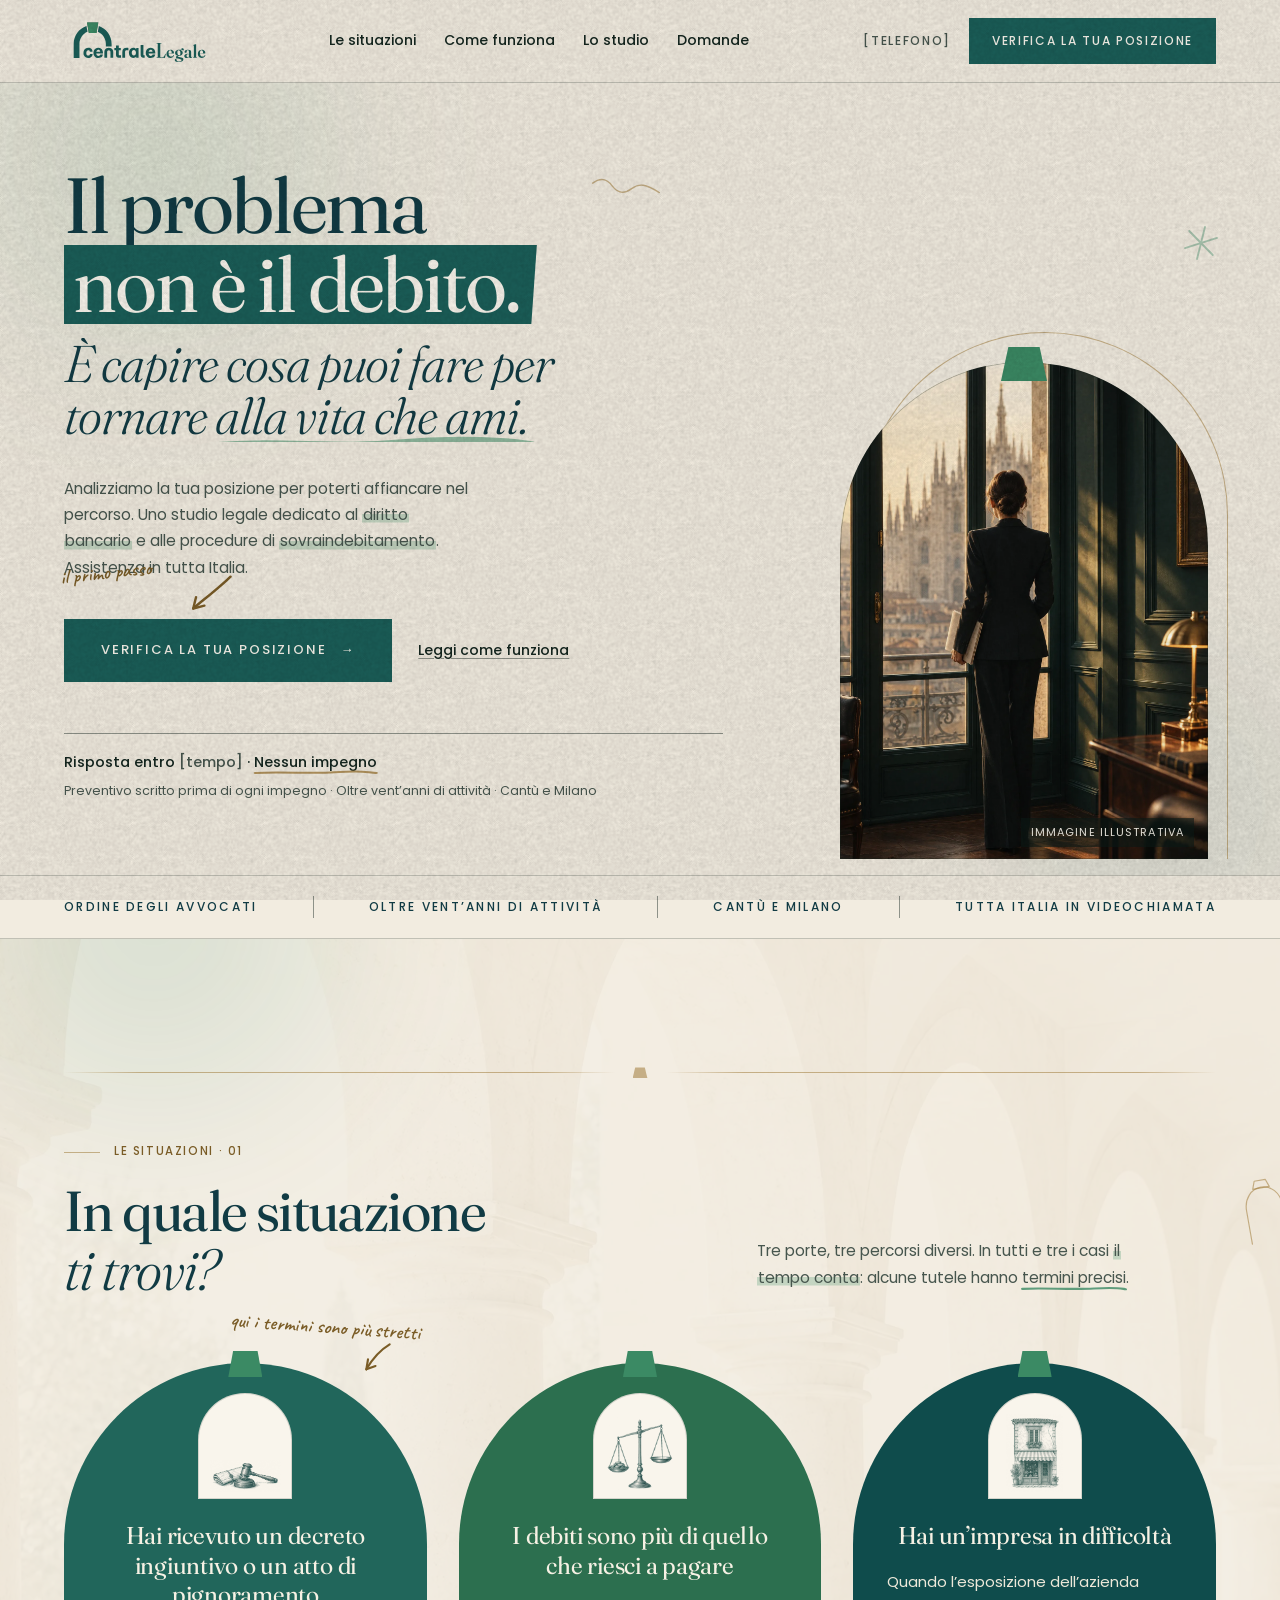
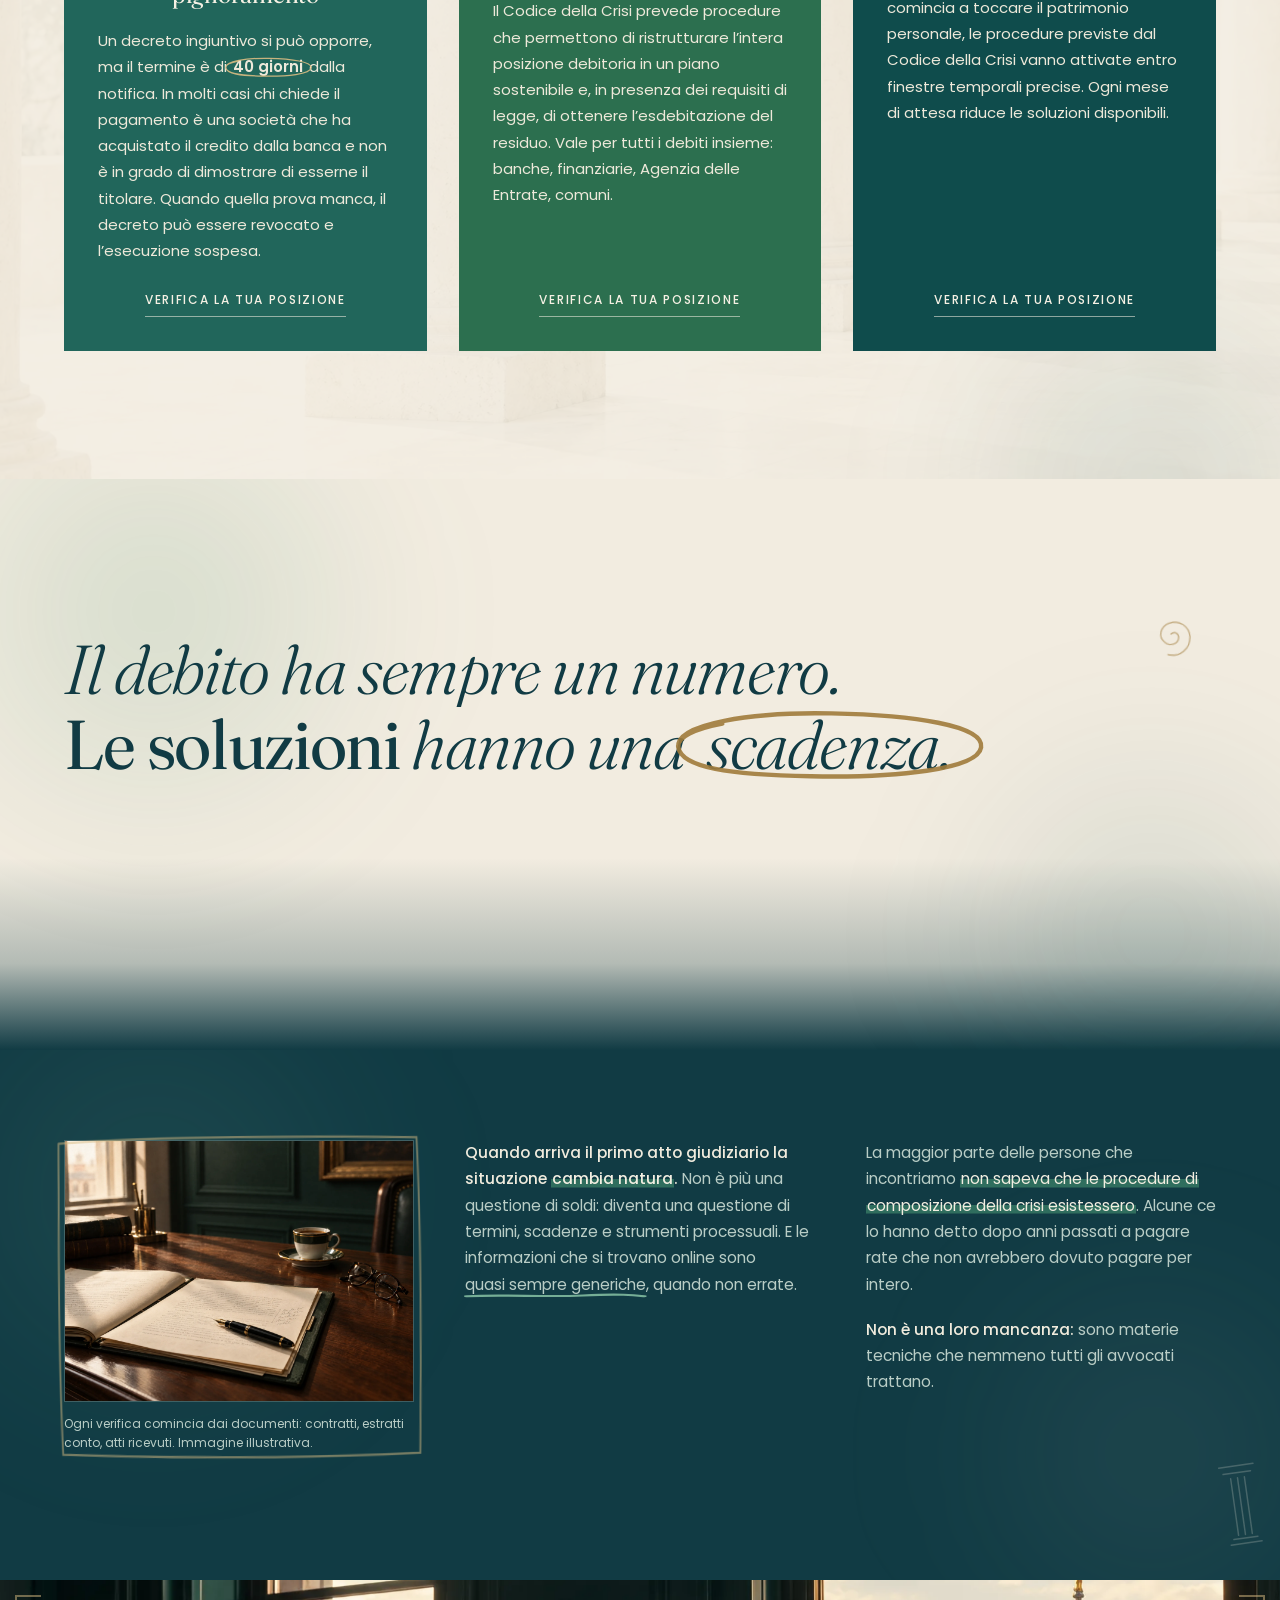
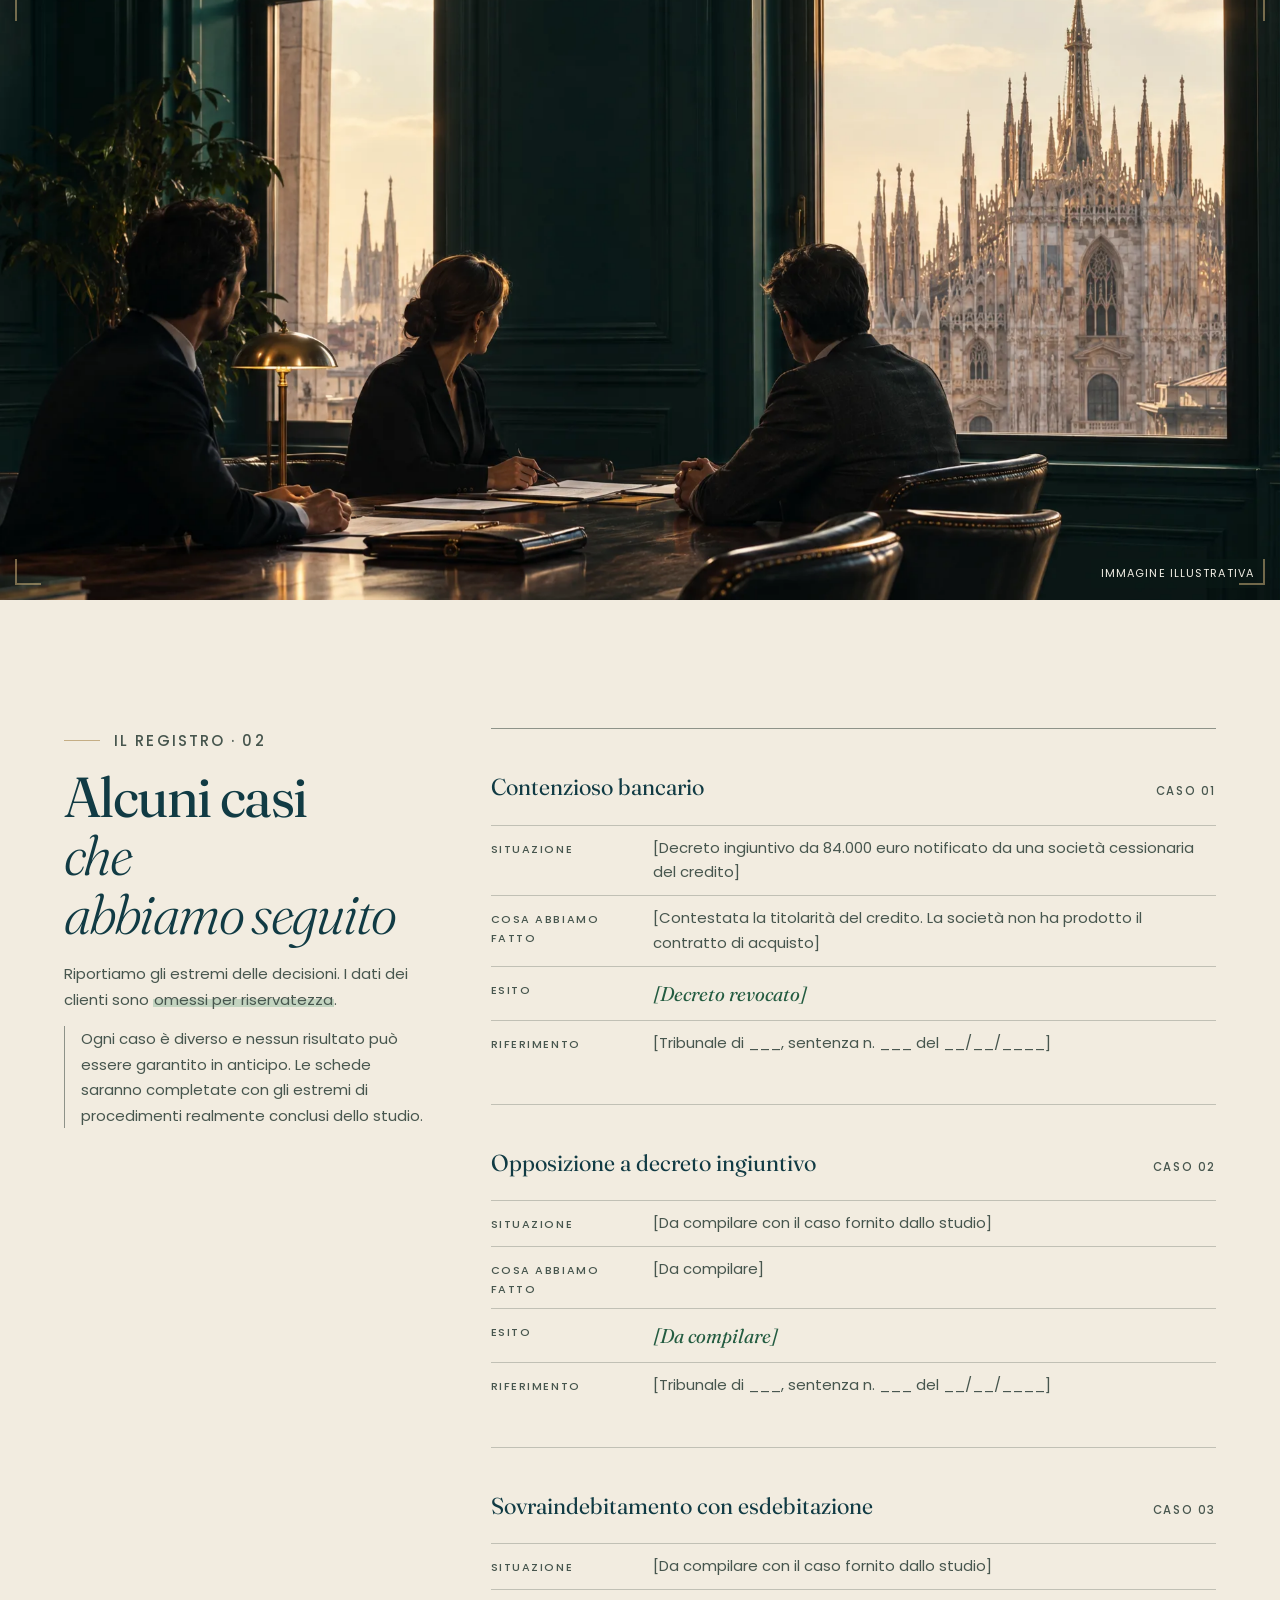
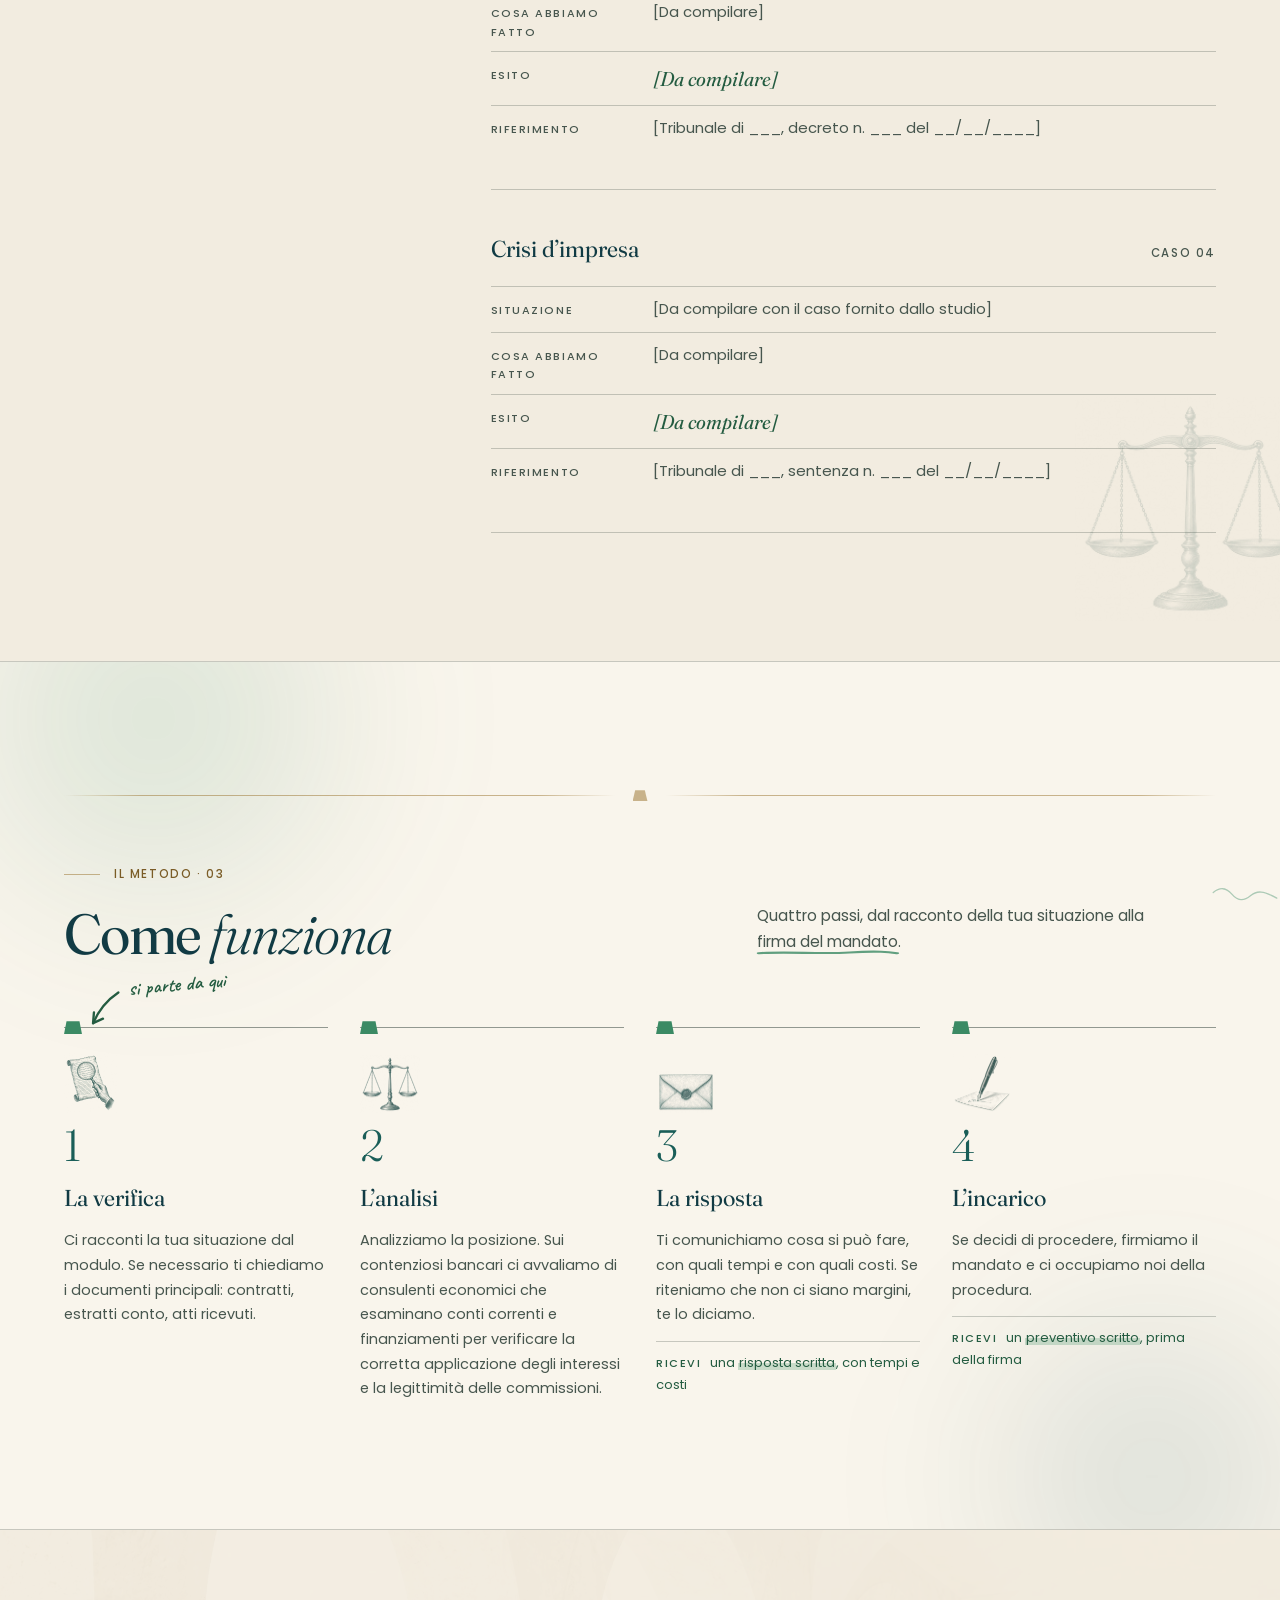
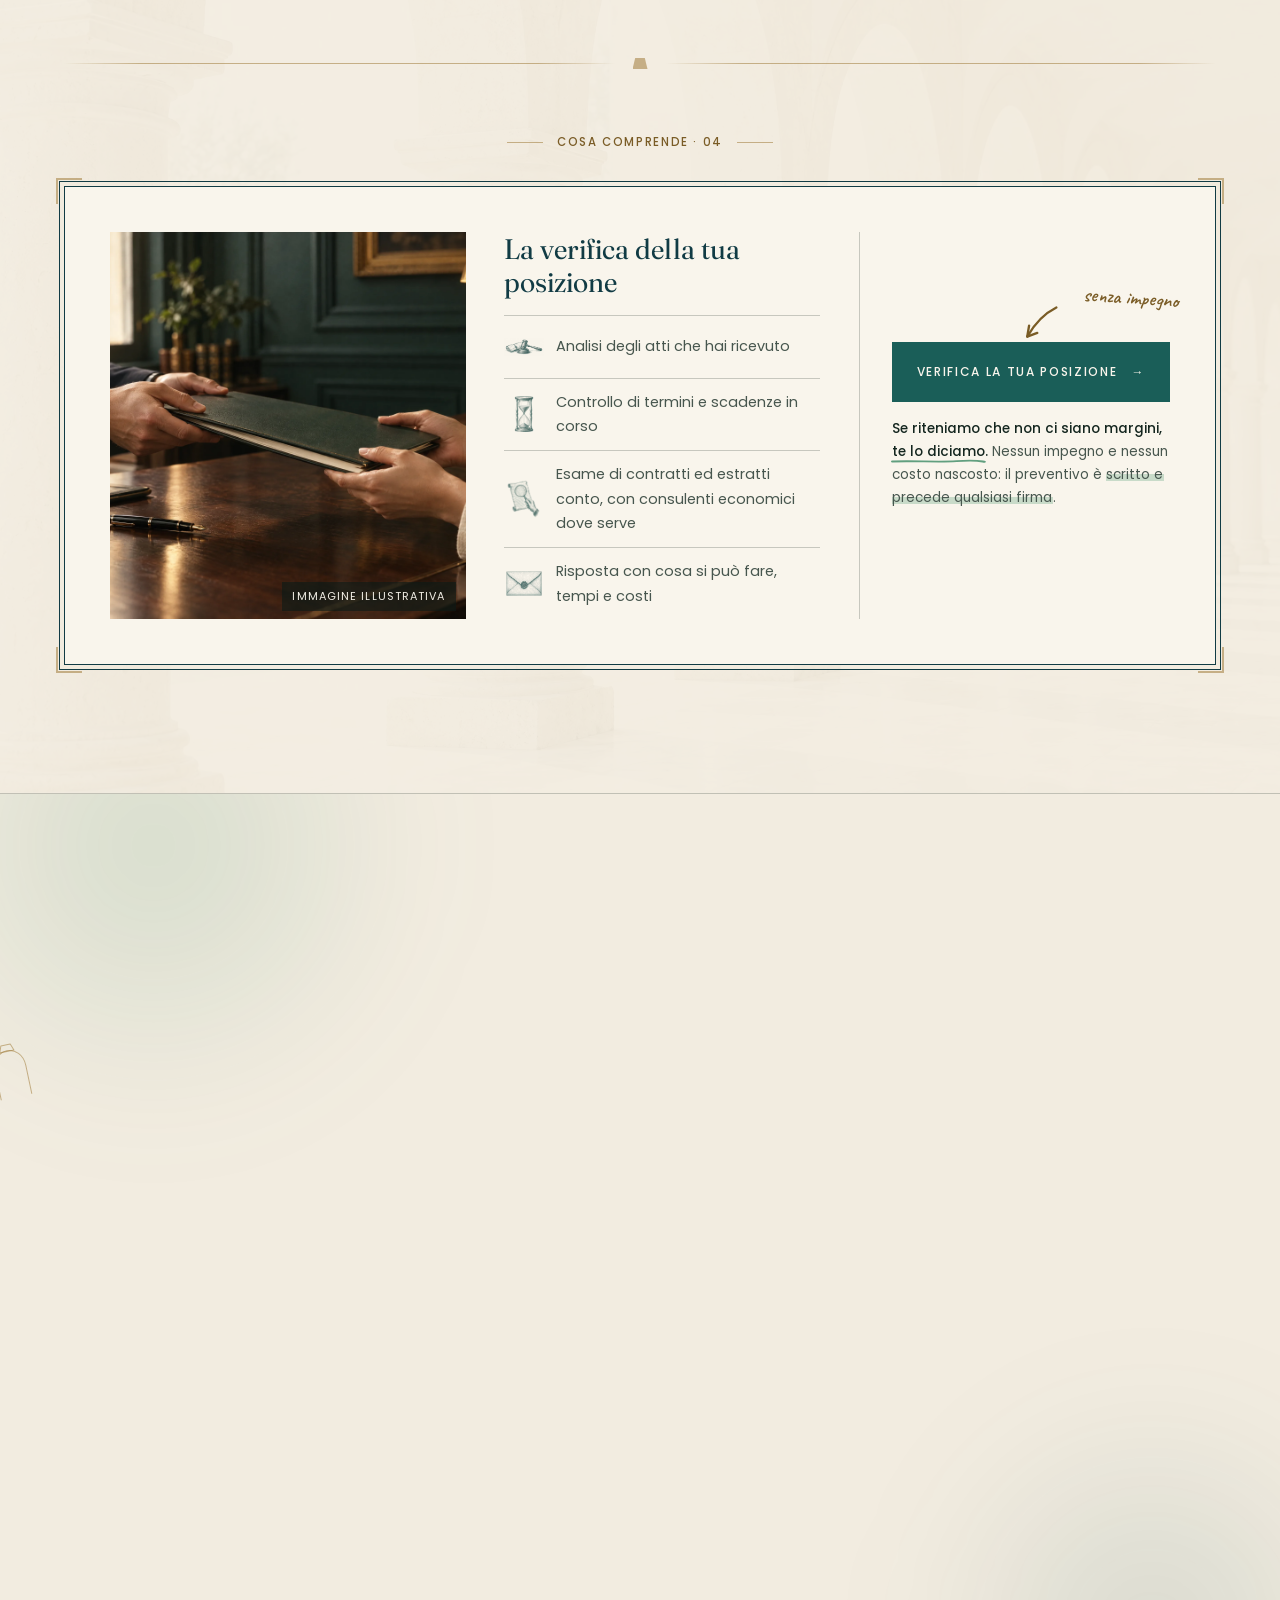
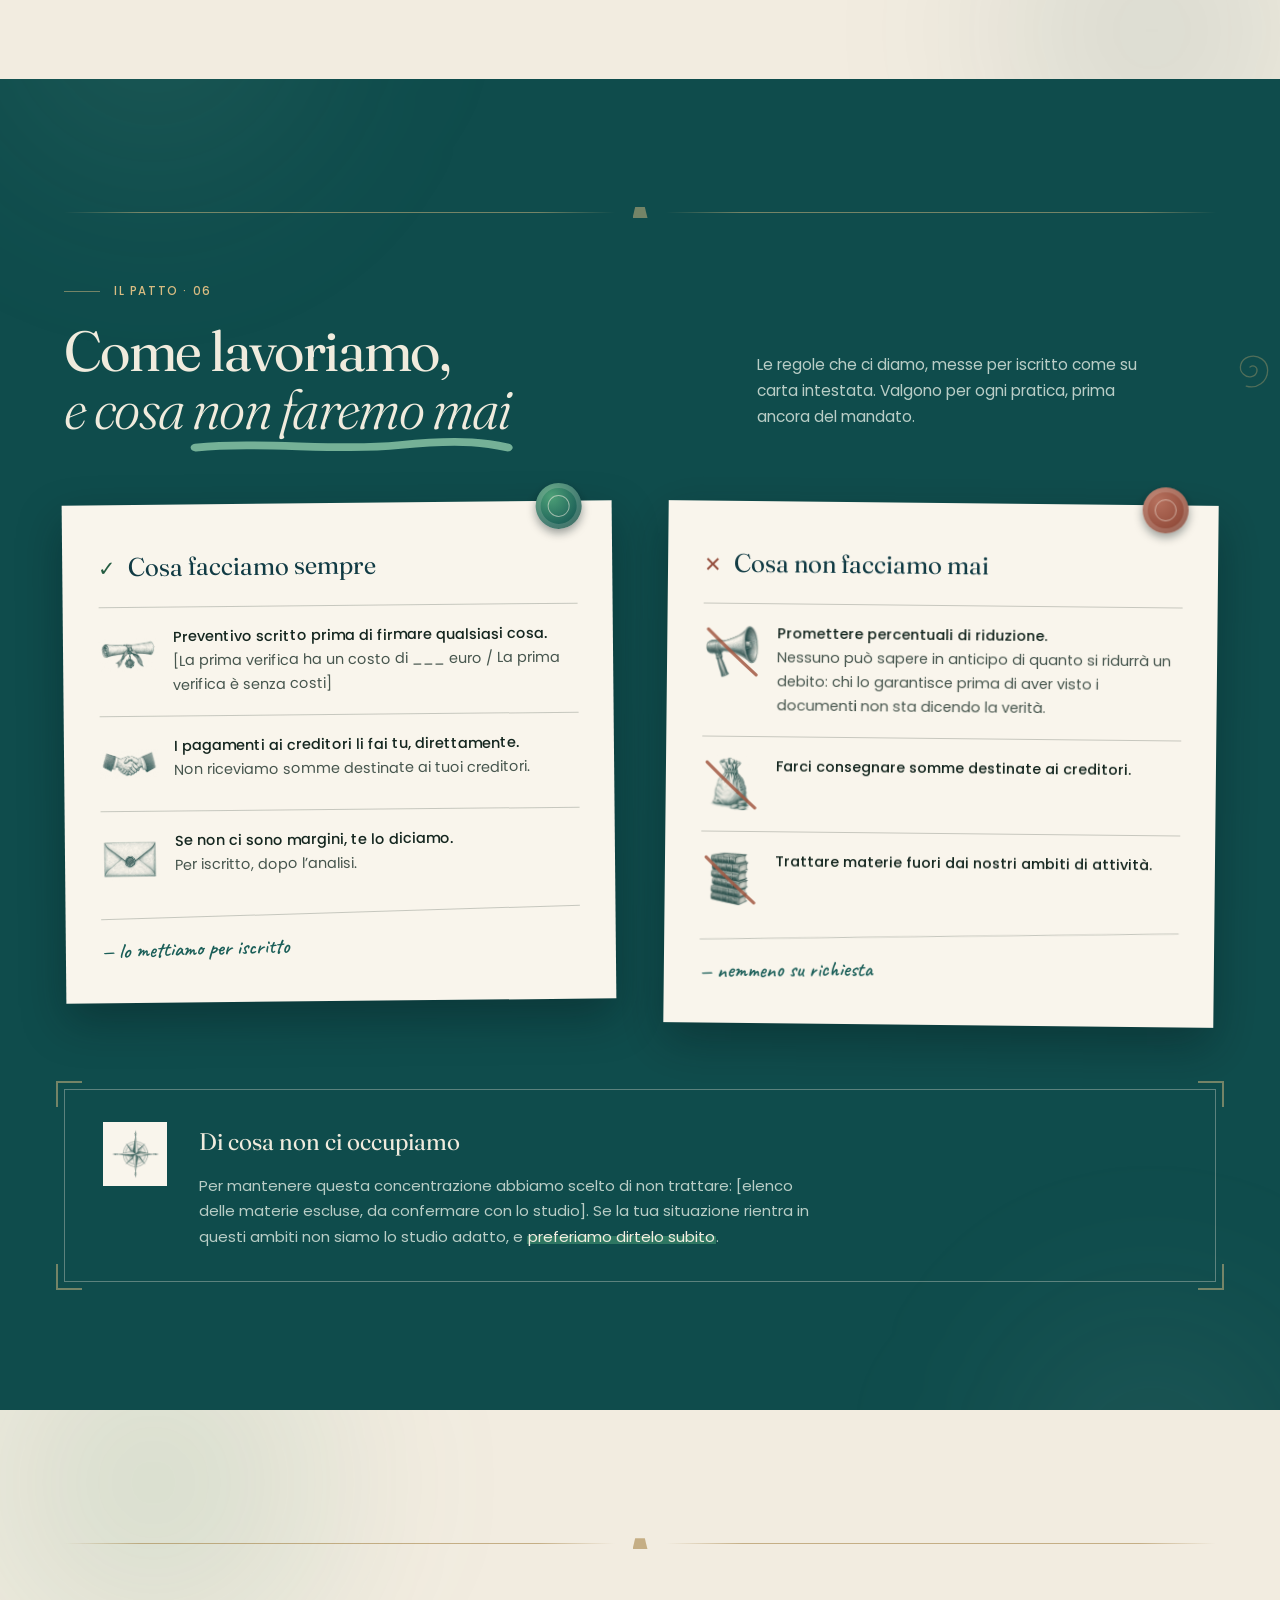
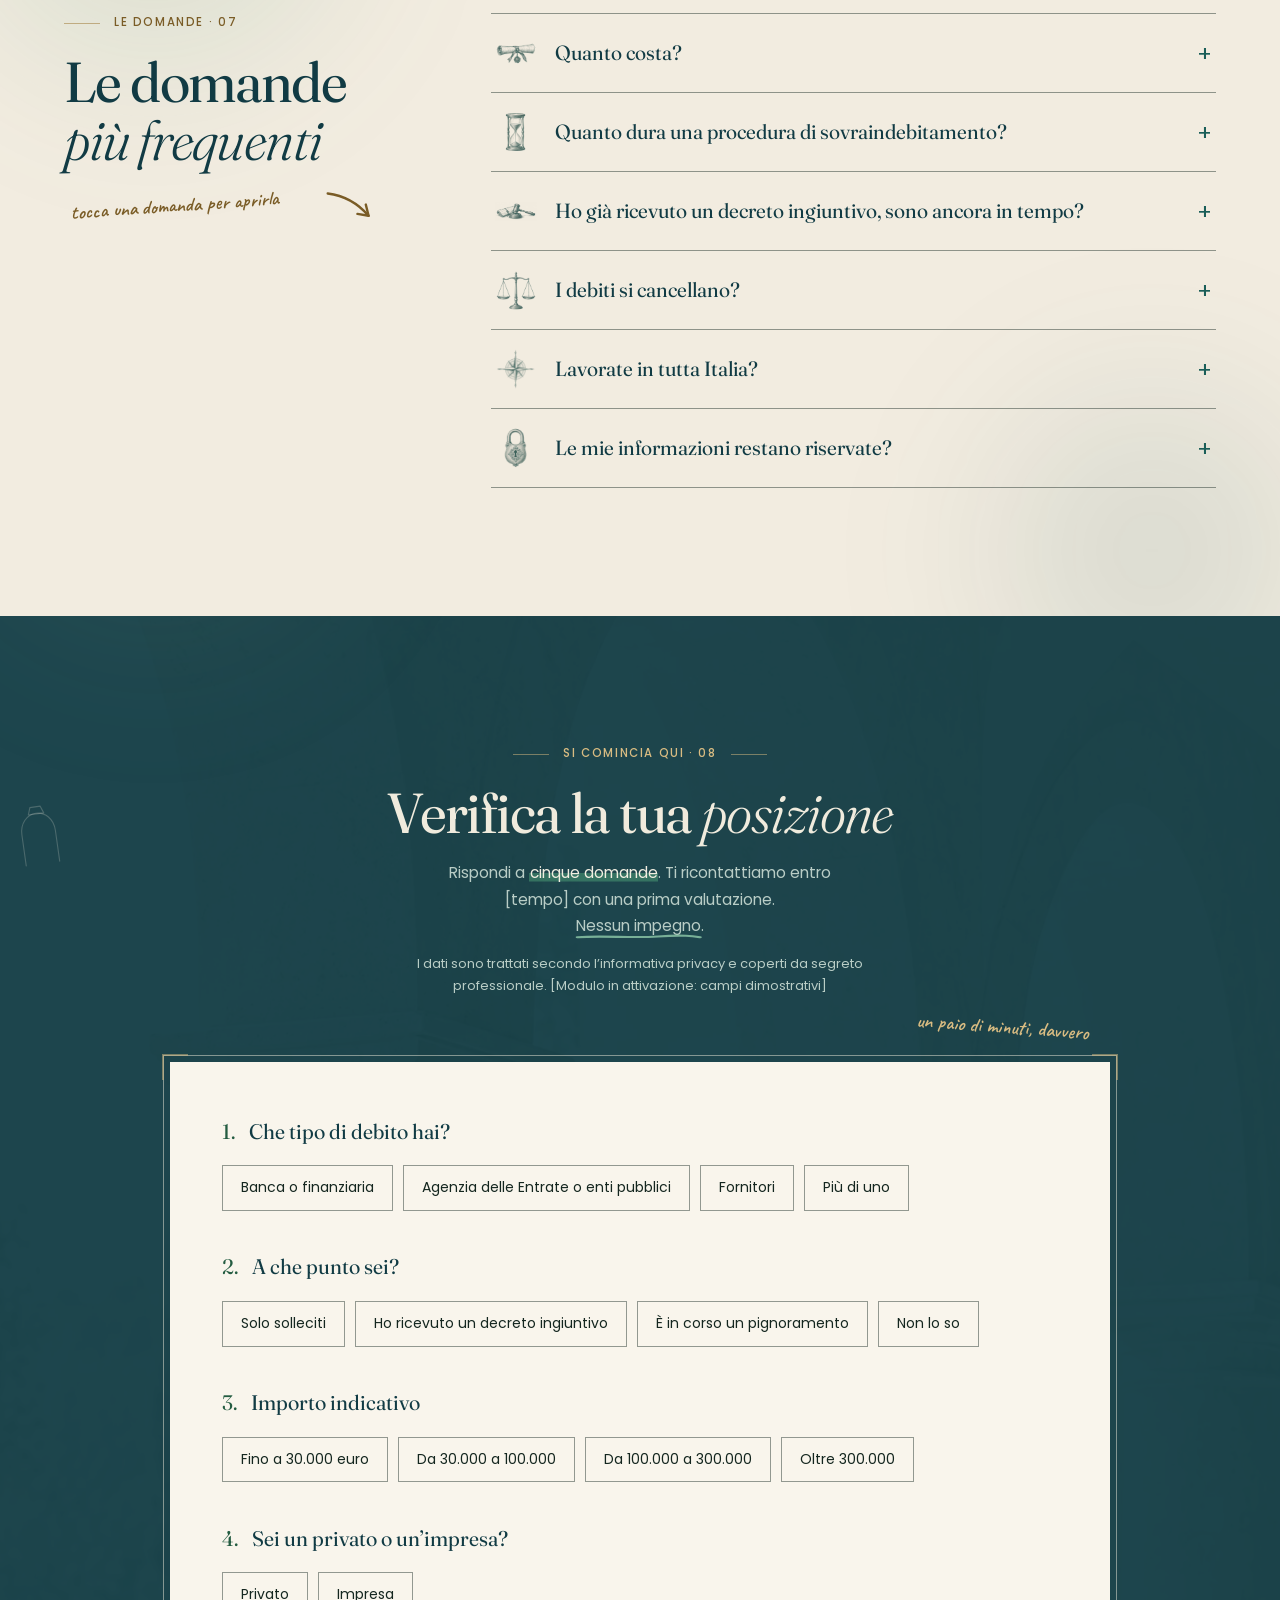
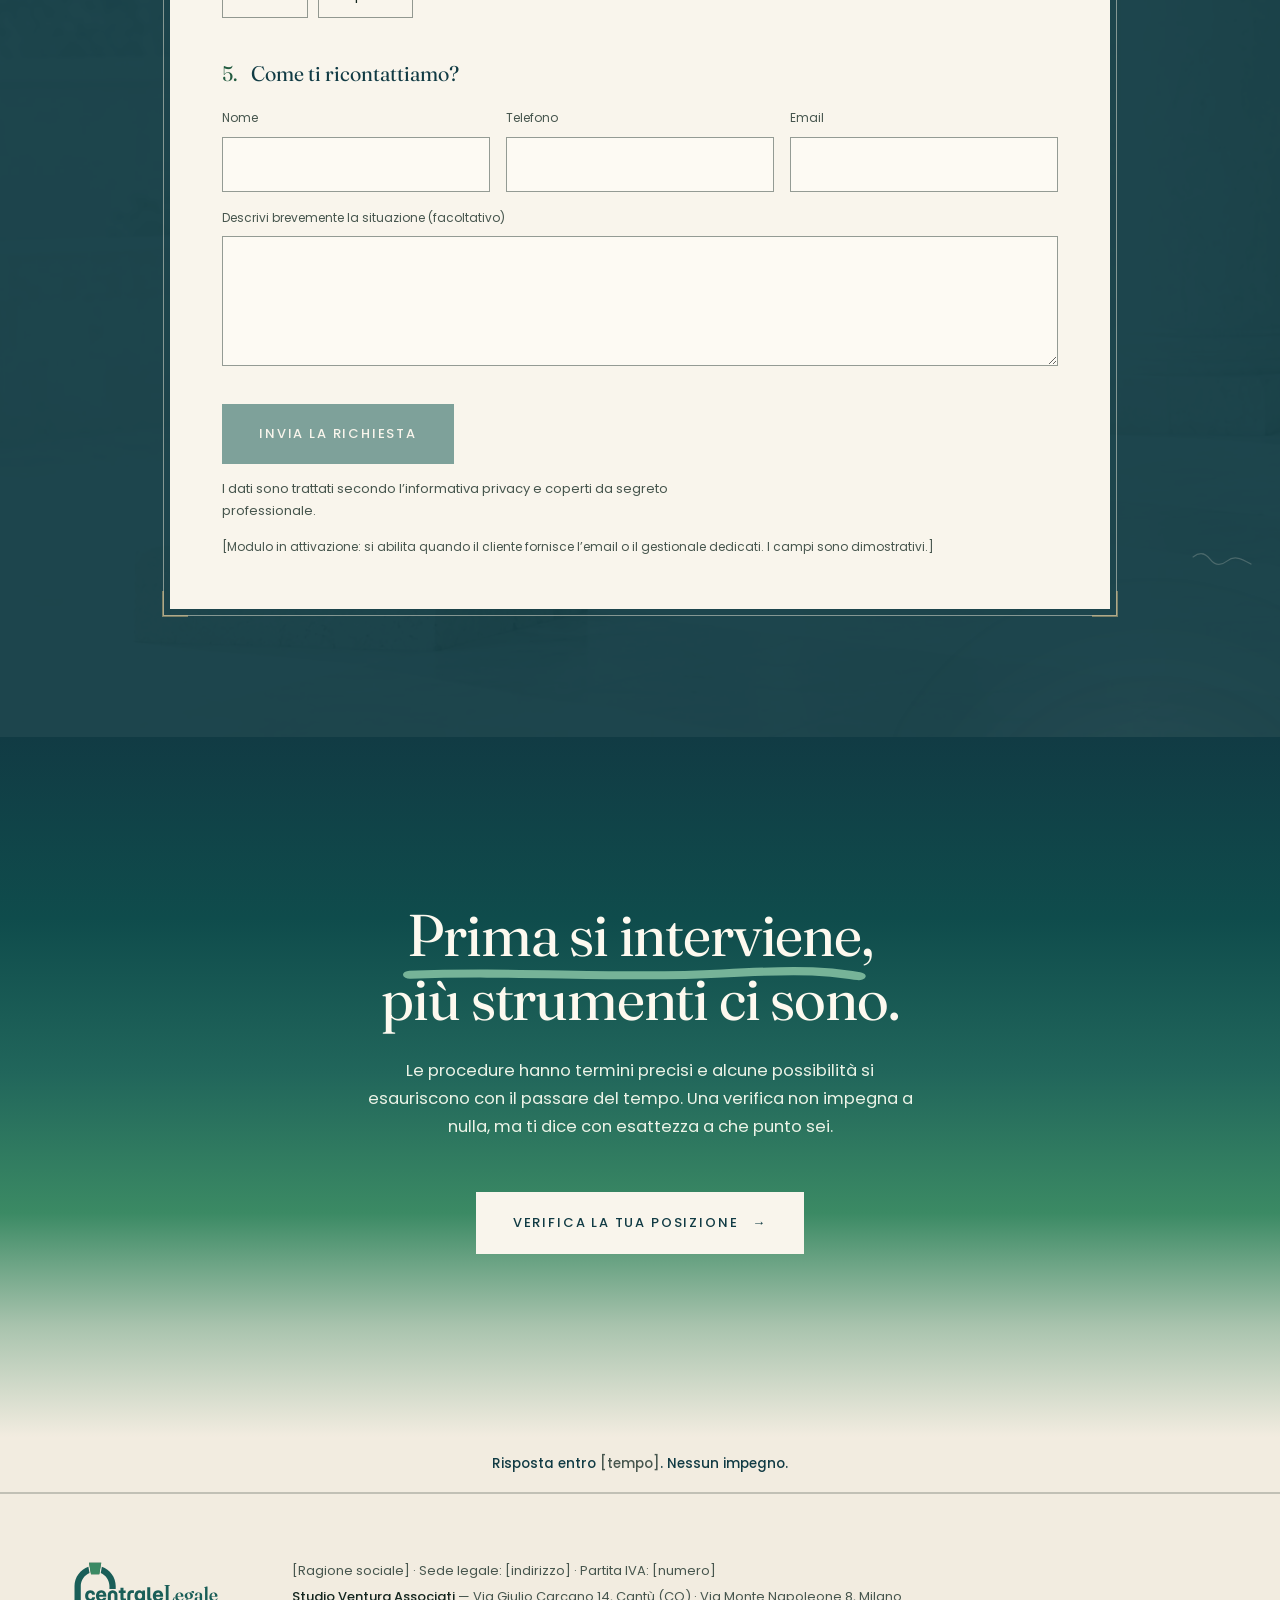
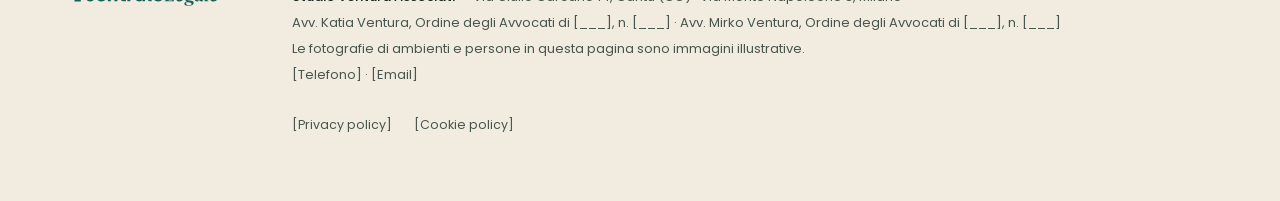
==== commit 47d639ec: "Fix dalla finish review v3 (20 finding confermati da verifica avversariale) Visivo: freccia porta fu" ====
--- a/index.html
+++ b/index.html
@@ -4,7 +4,7 @@
 <meta charset="utf-8">
 <meta name="viewport" content="width=device-width, initial-scale=1">
 <title>centraleLegale — Verifica la tua posizione debitoria</title>
-<meta name="description" content="Studio legale specializzato in diritto bancario e procedure di sovraindebitamento. Verifica la tua posizione: risposta scritta, nessun impegno. Assistenza in tutta Italia.">
+<meta name="description" content="Studio legale dedicato al diritto bancario e alle procedure di sovraindebitamento. Verifica la tua posizione: risposta scritta, nessun impegno. Assistenza in tutta Italia.">
 <link rel="icon" href="assets/img/favicon-32x32.png" sizes="32x32">
 <link rel="apple-touch-icon" href="assets/img/apple-touch-icon.png">
 <link rel="stylesheet" href="assets/css/main.css">
@@ -28,7 +28,7 @@
   </nav>
   <div class="nav__meta">
     <span class="nav__phone caps segnaposto">[telefono]</span>
-    <a class="nav__cta caps" href="#verifica">Verifica la tua posizione</a>
+    <a class="nav__cta caps" href="#verifica"><span class="cta-esteso">Verifica la tua posizione</span><span class="cta-corto">Verifica ora</span></a>
   </div>
 </header>
 
@@ -56,7 +56,7 @@
           <span class="riga riga--sub" style="--d:140ms; margin-top:0.28em"><span><em>È capire cosa puoi fare per</em></span></span>
           <span class="riga riga--sub" style="--d:210ms"><span><em>tornare <span class="evidenzia">alla vita che ami.<svg viewBox="0 0 300 24" preserveAspectRatio="none" aria-hidden="true"><path pathLength="1" d="M4 16 C 60 8, 120 20, 176 12 S 280 10, 296 14"/></svg></span></em></span></span>
         </h1>
-        <p class="hero__lead rv" style="--d:260ms">Analizziamo la tua posizione per poterti affiancare nel percorso. Studio legale specializzato in <span class="hi">diritto bancario</span> e procedure di <span class="hi">sovraindebitamento</span>. Assistenza in tutta Italia.</p>
+        <p class="hero__lead rv" style="--d:260ms">Analizziamo la tua posizione per poterti affiancare nel percorso. Uno studio legale dedicato al <span class="hi">diritto bancario</span> e alle procedure di <span class="hi">sovraindebitamento</span>. Assistenza in tutta Italia.</p>
         <p class="hero__cta-row rv" style="--d:330ms">
           <span class="con-appunto">
             <span class="appunto" style="left:-4px; top:-56px; --rot:-6deg" aria-hidden="true">il primo passo</span>
@@ -79,7 +79,7 @@
         <span class="hero__arch rv">
           <span class="hero__arch-chiave" aria-hidden="true"></span>
           <span class="hero__arch-clip">
-            <img class="hero__foto-img" src="assets/img/foto/avvocato-finestra.webp" alt="Avvocata di spalle alla finestra di uno studio verde petrolio, con un atto in mano — immagine illustrativa" width="1365" height="2048">
+            <img class="hero__foto-img" src="assets/img/foto/avvocato-finestra.webp" alt="Avvocata di spalle alla finestra di uno studio verde petrolio, con un atto in mano — immagine illustrativa" width="1360" height="2048">
             <span class="hero__foto-nota">Immagine illustrativa</span>
           </span>
         </span>
@@ -117,8 +117,8 @@
       <div class="porte__grid">
         <article class="porta porta--abete rv">
           <span class="appunto" style="top:-46px; right:6px; --rot:4deg" aria-hidden="true">qui i termini sono più stretti</span>
-          <span class="freccia-mano" style="top:-18px; right:150px; width:44px" aria-hidden="true">
-            <svg viewBox="0 0 48 44"><path pathLength="1" d="M44 4 C 32 12, 20 24, 10 38"/><path pathLength="1" class="punta" d="M10 38 l11 -4 m-11 4 l2 -12"/></svg>
+          <span class="freccia-mano" style="top:-22px; right:34px; width:40px" aria-hidden="true">
+            <svg viewBox="0 0 48 44"><path pathLength="1" d="M44 4 C 34 10, 24 20, 16 34"/><path pathLength="1" class="punta" d="M16 34 l11 -4 m-11 4 l2 -12"/></svg>
           </span>
           <span class="porta__chiave" aria-hidden="true"></span>
           <span class="porta__icona" aria-hidden="true"><img src="assets/img/icone/martelletto.webp" alt="" width="480" height="218" loading="lazy"></span>
@@ -130,7 +130,7 @@
           <span class="porta__chiave" aria-hidden="true"></span>
           <span class="porta__icona" aria-hidden="true"><img src="assets/img/icone/bilancia-squilibrata.webp" alt="" width="448" height="480" loading="lazy"></span>
           <h3 class="porta__titolo">I debiti sono più di quello che riesci a pagare</h3>
-          <p class="porta__testo">Il Codice della Crisi prevede procedure che permettono di ristrutturare l’intera posizione debitoria in un piano sostenibile e, in presenza dei requisiti di legge, di ottenere l’esdebitazione del residuo. Vale per i debiti insieme: banche, finanziarie, Agenzia delle Entrate, comuni.</p>
+          <p class="porta__testo">Il Codice della Crisi prevede procedure che permettono di ristrutturare l’intera posizione debitoria in un piano sostenibile e, in presenza dei requisiti di legge, di ottenere l’esdebitazione del residuo. Vale per tutti i debiti insieme: banche, finanziarie, Agenzia delle Entrate, comuni.</p>
           <a class="porta__cta caps" href="#verifica">Verifica la tua posizione</a>
         </article>
         <article class="porta porta--petrolio rv" style="--d:260ms">
@@ -145,7 +145,7 @@
   </section>
 
   <!-- 03 · STATEMENT → DARK -->
-  <section class="statement" aria-hidden="false">
+  <section class="statement">
     <div class="alone" aria-hidden="true"><i class="b1"></i><i class="b2"></i></div>
     <div class="container">
       <span class="scarabocchio" style="right:6%; top:-30px; width:64px; --rot:6deg; --fd:0.8s" aria-hidden="true">
@@ -169,11 +169,11 @@
       <div class="problema__grid">
         <figure class="problema__figura cornice-mano cornice-mano--scuro rv">
           <svg class="cornice" viewBox="0 0 400 300" preserveAspectRatio="none" aria-hidden="true"><path pathLength="1" d="M10 13 C 120 7, 280 9, 391 11 C 395 100, 393 200, 391 291 C 260 295, 120 293, 11 289 C 7 200, 9 100, 10 13 Z"/></svg>
-          <img src="assets/img/foto/scrivania-atti.webp" alt="Scrivania con un fascicolo aperto, penna stilografica e tazzina di caffè — immagine illustrativa" width="1536" height="1152">
+          <img src="assets/img/foto/scrivania-atti.webp" alt="Scrivania con un fascicolo aperto, penna stilografica e tazzina di caffè — immagine illustrativa" width="2336" height="1744">
           <figcaption>Ogni verifica comincia dai documenti: contratti, estratti conto, atti ricevuti. Immagine illustrativa.</figcaption>
         </figure>
         <div class="problema__col rv" style="--d:110ms">
-          <p><strong>Quando arriva il primo atto giudiziario la situazione <span class="hi hi--scuro">cambia natura</span>.</strong> Non è più una questione di soldi: diventa una questione di termini, scadenze e strumenti processuali. E le informazioni che si trovano online sono <span class="sotto sotto--scuro">quasi sempre generiche<svg viewBox="0 0 200 14" preserveAspectRatio="none" aria-hidden="true"><path pathLength="1" d="M4 9 C 45 4, 90 12, 130 7 S 185 6, 196 9"/></svg></span>, o anche errate.</p>
+          <p><strong>Quando arriva il primo atto giudiziario la situazione <span class="hi hi--scuro">cambia natura</span>.</strong> Non è più una questione di soldi: diventa una questione di termini, scadenze e strumenti processuali. E le informazioni che si trovano online sono <span class="sotto sotto--scuro">quasi sempre generiche<svg viewBox="0 0 200 14" preserveAspectRatio="none" aria-hidden="true"><path pathLength="1" d="M4 9 C 45 4, 90 12, 130 7 S 185 6, 196 9"/></svg></span>, quando non errate.</p>
         </div>
         <div class="problema__col rv" style="--d:220ms">
           <p>La maggior parte delle persone che incontriamo <span class="hi hi--scuro">non sapeva che le procedure di composizione della crisi esistessero</span>. Alcune ce lo hanno detto dopo anni passati a pagare rate che non avrebbero dovuto pagare per intero.</p>
@@ -185,7 +185,7 @@
 
   <!-- BANDA FOTOGRAFICA -->
   <div class="fotobanda" role="img" aria-label="Consulenza attorno a un tavolo in una sala riunioni verde petrolio — immagine illustrativa">
-    <img class="fotobanda__img" src="assets/img/foto/riunione.webp" alt="" data-parallax="0.16" width="2048" height="878">
+    <img class="fotobanda__img" src="assets/img/foto/riunione.webp" alt="" data-parallax="0.16" width="2688" height="1152">
     <span class="fotobanda__angoli angoli angoli--scuro rv" aria-hidden="true"><i class="ang"></i></span>
     <p class="fotobanda__nota">Immagine illustrativa</p>
   </div>
@@ -290,11 +290,11 @@
       <p class="section__kicker section__kicker--centro rv">Cosa comprende · 04</p>
       <div class="offerta__box angoli rv"><i class="ang" aria-hidden="true"></i>
         <figure class="offerta__figura">
-          <img src="assets/img/foto/stretta-mano.webp" alt="Un fascicolo firmato passa di mano sopra una scrivania — immagine illustrativa" width="1536" height="1152">
+          <img src="assets/img/foto/stretta-mano.webp" alt="Un fascicolo firmato passa di mano sopra una scrivania — immagine illustrativa" width="2336" height="1744">
           <figcaption>Immagine illustrativa</figcaption>
         </figure>
         <div class="offerta__lista">
-          <h3 id="offerta-title">La verifica della tua posizione</h3>
+          <h2 id="offerta-title">La verifica della tua posizione</h2>
           <ul>
             <li><img src="assets/img/icone/martelletto.webp" alt="" width="480" height="218" loading="lazy">Analisi degli atti che hai ricevuto</li>
             <li><img src="assets/img/icone/clessidra.webp" alt="" width="263" height="480" loading="lazy">Controllo di termini e scadenze in corso</li>
@@ -327,7 +327,7 @@
       <header class="section__head section__head--split">
         <div>
           <p class="section__kicker rv">Lo studio · 05</p>
-          <h2 class="section__title rv" id="studio-title">Chi lavora <em>il tuo caso</em></h2>
+          <h2 class="section__title rv" id="studio-title">Chi segue <em>il tuo caso</em></h2>
         </div>
         <p class="section__intro rv" style="--d:120ms"><span class="segnaposto">[Nome del marchio]</span> è il servizio di <span class="segnaposto">[ragione sociale]</span>. Le pratiche sono seguite dallo <span class="hi">Studio Ventura Associati</span>.</p>
       </header>
@@ -357,7 +357,7 @@
           </figure>
         </div>
         <div class="studio__testo rv" style="--d:160ms">
-          <p><strong>Lo studio è attivo da <span class="sotto">oltre vent’anni<svg viewBox="0 0 200 14" preserveAspectRatio="none" aria-hidden="true"><path pathLength="1" d="M4 9 C 45 4, 90 12, 130 7 S 185 6, 196 9"/></svg></span></strong> ed è specializzato in diritto bancario e finanziario e nelle procedure di composizione della crisi da sovraindebitamento.</p>
+          <p><strong>Lo studio è attivo da <span class="sotto">oltre vent’anni<svg viewBox="0 0 200 14" preserveAspectRatio="none" aria-hidden="true"><path pathLength="1" d="M4 9 C 45 4, 90 12, 130 7 S 185 6, 196 9"/></svg></span></strong> e concentra la sua attività nel diritto bancario e finanziario e nelle procedure di composizione della crisi da sovraindebitamento.</p>
           <p>Riceviamo su appuntamento e lavoriamo in videochiamata con clienti in <span class="hi">tutta Italia e all’estero</span>.</p>
           <ul class="studio__sedi">
             <li><span class="caps">Cantù</span><span>Via Giulio Carcano 14, Cantù (CO)</span></li>
@@ -367,7 +367,7 @@
         </div>
         <figure class="studio__figura cornice-mano rv" style="--d:240ms">
           <svg class="cornice" viewBox="0 0 300 400" preserveAspectRatio="none" aria-hidden="true"><path pathLength="1" d="M9 11 C 100 6, 210 8, 291 10 C 295 140, 293 270, 291 391 C 200 395, 100 393, 10 389 C 6 260, 8 130, 9 11 Z"/></svg>
-          <img src="assets/img/foto/biblioteca.webp" alt="Scaffali di una biblioteca giuridica con tomi rilegati in pelle — immagine illustrativa" width="1536" height="2048">
+          <img src="assets/img/foto/biblioteca.webp" alt="Scaffali di una biblioteca giuridica con tomi rilegati in pelle — immagine illustrativa" width="1744" height="2336">
           <figcaption>Una biblioteca giuridica. Immagine illustrativa.</figcaption>
         </figure>
       </div>
@@ -423,7 +423,7 @@
             </li>
             <li>
               <span class="carta__icona" aria-hidden="true"><img src="assets/img/icone/libri.webp" alt="" width="358" height="480" loading="lazy"><svg viewBox="0 0 100 100"><path pathLength="1" d="M14 16 C 40 42, 68 68, 88 86"/></svg></span>
-              <div><strong>Trattare materie fuori dalla nostra specializzazione.</strong></div>
+              <div><strong>Trattare materie fuori dai nostri ambiti di attività.</strong></div>
             </li>
           </ul>
           <p class="carta__firma" aria-hidden="true">— nemmeno su richiesta</p>
@@ -433,7 +433,7 @@
         <span class="esclusioni__icona" aria-hidden="true"><img src="assets/img/icone/bussola.webp" alt="" width="472" height="480" loading="lazy"></span>
         <div>
           <h3 class="esclusioni__titolo">Di cosa non ci occupiamo</h3>
-          <p class="esclusioni__testo">Per poter essere davvero specializzati abbiamo scelto di non trattare: <span class="segnaposto">[elenco delle materie escluse, da confermare con lo studio]</span>. Se la tua situazione rientra in questi ambiti non siamo lo studio adatto, e <span class="hi hi--scuro">preferiamo dirtelo subito</span>.</p>
+          <p class="esclusioni__testo">Per mantenere questa concentrazione abbiamo scelto di non trattare: <span class="segnaposto">[elenco delle materie escluse, da confermare con lo studio]</span>. Se la tua situazione rientra in questi ambiti non siamo lo studio adatto, e <span class="hi hi--scuro">preferiamo dirtelo subito</span>.</p>
         </div>
       </div>
     </div>
@@ -448,7 +448,7 @@
         <div class="faq__sticky">
           <p class="section__kicker rv">Le domande · 07</p>
           <h2 class="section__title rv" id="faq-title">Le domande<br><em>più frequenti</em></h2>
-          <span class="con-appunto rv" style="--d:200ms; display:block; height:70px">
+          <span class="con-appunto rv faq__invito" style="--d:200ms">
             <span class="appunto" style="left:6px; top:26px; --rot:-4deg" aria-hidden="true">tocca una domanda per aprirla</span>
             <span class="freccia-mano" style="left:260px; top:16px; width:52px" aria-hidden="true">
               <svg viewBox="0 0 56 40"><path pathLength="1" d="M4 8 C 20 10, 36 18, 48 32"/><path pathLength="1" class="punta" d="M48 32 l-3 -12 m3 12 l-12 -2"/></svg>
@@ -462,7 +462,7 @@
           </details>
           <details class="faq__item">
             <summary><img class="faq__icona" src="assets/img/icone/clessidra.webp" alt="" width="263" height="480" loading="lazy"><span>Quanto dura una procedura di sovraindebitamento?</span></summary>
-            <p class="faq__risposta">Ogni situazione è diversa e capire la tua posizione attuale dopo la prima analisi ci aiuterà a stimare il tempo di lavorazione.</p>
+            <p class="faq__risposta">Dipende dalla procedura e dal tribunale: in genere servono mesi per l’omologazione e alcuni anni per completare un piano. Dopo la prima analisi ti diamo una stima riferita al tuo caso.</p>
           </details>
           <details class="faq__item">
             <summary><img class="faq__icona" src="assets/img/icone/martelletto.webp" alt="" width="480" height="218" loading="lazy"><span>Ho già ricevuto un decreto ingiuntivo, sono ancora in tempo?</span></summary>
@@ -615,7 +615,13 @@
       });
     }, { rootMargin: '0px 0px -8% 0px', threshold: 0.08 });
     all.forEach(function (el) { io.observe(el); });
-    setTimeout(revealAll, 1800);
+    /* Rete di sicurezza solo per ciò che è già in viewport: non consuma la coreografia sotto la piega */
+    setTimeout(function () {
+      all.forEach(function (el) {
+        var r = el.getBoundingClientRect();
+        if (r.top < window.innerHeight && r.bottom > 0) el.classList.add('in');
+      });
+    }, 1800);
   }
 
   /* Barra sticky: visibile dopo l'hero, mai sopra il form o il finale */
@@ -704,8 +710,13 @@
       var b = e.target.closest('[data-dir]');
       if (b) mostra(i + parseInt(b.dataset.dir, 10), true);
     });
+    /* L'auto-avanzamento vale solo per il puntatore: da tastiera le frecce esplorano le opzioni senza saltare step */
+    var ultimoPuntatore = 0;
+    form.addEventListener('pointerdown', function () { ultimoPuntatore = Date.now(); });
     form.addEventListener('change', function (e) {
-      if (e.target.type === 'radio' && i < steps.length - 1) setTimeout(function () { mostra(i + 1, true); }, 260);
+      if (e.target.type === 'radio' && i < steps.length - 1 && Date.now() - ultimoPuntatore < 600) {
+        setTimeout(function () { mostra(i + 1, true); }, 260);
+      }
     });
     mostra(0, false);
   }
--- a/assets/css/main.css
+++ b/assets/css/main.css
@@ -39,9 +39,9 @@
   --mano: 'Caveat', 'Bradley Hand', 'Segoe Script', cursive;
   --oro: #a07c3b;
   --oro-testo: #7a5c26;
-  --oro-chiaro: #cfaf72;
+  --oro-chiaro: #d9bc82;
   --oro-velo: rgba(160, 124, 59, 0.55);
-  --oro-velo-scuro: rgba(207, 175, 114, 0.5);
+  --oro-velo-scuro: rgba(217, 188, 130, 0.5);
   --salvia-marker: rgba(107, 168, 133, 0.34);
   --salvia-marker-scuro: rgba(77, 160, 119, 0.5);
   --track-caps: 0.14em;
@@ -90,7 +90,6 @@
 .section--scuro .segnaposto, .patti .segnaposto, .verifica__head .segnaposto { color: var(--secondario-su-petrolio); }
 .patti .carta .segnaposto { color: var(--inchiostro-70); }
 .num { font-variant-numeric: tabular-nums; }
-.rubrica { color: var(--verde-bosco-testo); }
 
 .section { padding-block: clamp(88px, 10vw, 168px); position: relative; }
 .section__head { margin-bottom: clamp(44px, 5vw, 84px); }
@@ -122,10 +121,12 @@
 .nav__links a:hover { color: var(--petrolio-verde); }
 .nav__meta { display: flex; align-items: center; gap: 18px; color: var(--petrolio-notte); }
 .nav__phone { font-size: 12px; }
-.nav__cta { font-size: 12px; text-decoration: none; color: var(--avorio-alto); background: var(--petrolio-verde); border: 1px solid var(--petrolio-verde); padding: 12px 22px; transition: background 300ms var(--ease-soft), border-color 300ms var(--ease-soft); }
+.nav__cta { font-size: 12px; white-space: nowrap; text-decoration: none; color: var(--avorio-alto); background: var(--petrolio-verde); border: 1px solid var(--petrolio-verde); padding: 12px 22px; transition: background 300ms var(--ease-soft), border-color 300ms var(--ease-soft); }
 .nav__cta:hover { background: var(--petrolio-notte); border-color: var(--petrolio-notte); color: var(--avorio-alto); }
+.nav__cta .cta-corto { display: none; }
 @media (max-width: 980px) { .nav__links { display: none; } }
 @media (max-width: 640px) { .nav__phone { display: none; } .nav__logo img { height: 38px; } }
+@media (max-width: 480px) { .nav__cta .cta-esteso { display: none; } .nav__cta .cta-corto { display: inline; } .nav__cta { padding: 10px 16px; } }
 
 /* Barra sticky di conversione (appare dopo l'hero) */
 .stickybar {
@@ -311,7 +312,7 @@
 .caso { position: relative; border-bottom: 1px solid var(--hairline); padding: clamp(26px, 3vw, 40px) 0; }
 .caso__testata { display: flex; align-items: baseline; justify-content: space-between; gap: 18px; margin-bottom: 18px; }
 .caso__tipo { margin: 0; font-family: var(--serif); font-weight: 400; font-size: clamp(20px, 1.8vw, 26px); color: var(--petrolio-notte); }
-.caso__tag { font-size: 11.5px; color: var(--inchiostro-70); }
+.caso__tag { font-size: 11.5px; color: var(--inchiostro-70); flex: none; white-space: nowrap; }
 .caso__voce { display: grid; grid-template-columns: 148px 1fr; gap: 14px; padding: 10px 0; border-top: 1px solid var(--hairline); }
 .caso__label { font-size: 11px; color: var(--inchiostro-70); padding-top: 4px; }
 .caso__valore { margin: 0; font-size: 15px; line-height: 1.65; }
@@ -355,7 +356,7 @@
 .offerta__figura { margin: 0; align-self: stretch; position: relative; min-height: 240px; }
 .offerta__figura img { position: absolute; inset: 0; width: 100%; height: 100%; object-fit: cover; }
 .offerta__figura figcaption { position: absolute; right: 10px; bottom: 8px; font-size: 11px; letter-spacing: 0.1em; text-transform: uppercase; color: #f2efe6; background: rgba(10, 25, 22, 0.6); padding: 5px 10px; }
-.offerta__lista h3 { margin: 0 0 16px 0; font-family: var(--serif); font-weight: 400; font-size: clamp(24px, 2.2vw, 32px); line-height: 1.18; color: var(--petrolio-notte); }
+.offerta__lista h2 { margin: 0 0 16px 0; font-family: var(--serif); font-weight: 400; font-size: clamp(24px, 2.2vw, 32px); line-height: 1.18; color: var(--petrolio-notte); }
 .offerta__lista ul { list-style: none; margin: 0; padding: 0; }
 .offerta__lista li { border-top: 1px solid var(--hairline); padding: 11px 0; font-size: 14.5px; color: var(--inchiostro-70); }
 .offerta__azione { display: flex; flex-direction: column; justify-content: center; gap: 16px; border-left: 1px solid var(--hairline); padding-left: clamp(20px, 2.5vw, 40px); }
@@ -461,6 +462,7 @@
   color: var(--petrolio-notte);
   transition: color 300ms var(--ease-soft);
 }
+.faq__invito { display: block; height: 70px; }
 .faq__icona { width: 42px; height: 42px; object-fit: contain; flex: none; mix-blend-mode: multiply; opacity: 0.85; transition: transform 400ms var(--ease-soft); }
 .faq__item summary:hover .faq__icona { transform: rotate(-6deg) scale(1.06); }
 .faq__item summary > span { flex: 1; }
@@ -560,7 +562,6 @@
 .alba__cta { margin-top: clamp(36px, 4vw, 56px); }
 .alba__coda { background: var(--avorio); border-bottom: 1px solid var(--hairline); text-align: center; }
 .alba__coda p { margin: 0; padding: 16px var(--gutter); font-size: 13.5px; font-weight: 500; color: var(--petrolio-notte); }
-.alba__micro .segnaposto { color: var(--petrolio); }
 
 /* ============================================================
    FOOTER
@@ -578,6 +579,12 @@
    ============================================================ */
 html.js .rv { opacity: 0; transform: translateY(26px); filter: blur(6px); transition: opacity 900ms var(--ease), transform 900ms var(--ease), filter 900ms var(--ease); transition-delay: var(--d, 0ms); }
 html.js .rv.in { opacity: 1; transform: none; filter: none; }
+/* Il reveal non deve mangiarsi tilt e hover di carte e porte */
+html.js .carta.rv.in, html.js .porta.rv.in { transition: opacity 900ms var(--ease) var(--d, 0ms), filter 900ms var(--ease) var(--d, 0ms), transform 600ms var(--ease-soft), box-shadow 600ms var(--ease-soft); }
+html.js .carta--si.rv.in { transform: rotate(-0.55deg); }
+html.js .carta--no.rv.in { transform: rotate(0.6deg); }
+html.js .carta.rv.in:hover { transform: rotate(0deg) translateY(-4px); }
+html.js .porta.rv.in:hover { transform: translateY(-8px); }
 
 html.js .riga { display: block; overflow: clip; }
 html.js .riga > span { display: inline-block; transform: translateY(112%); transition: transform 950ms var(--ease); transition-delay: var(--d, 0ms); }
@@ -680,9 +687,8 @@
   box-decoration-break: clone; -webkit-box-decoration-break: clone;
 }
 .hi--scuro { background-image: linear-gradient(to top, var(--salvia-marker-scuro), var(--salvia-marker-scuro)); color: #f2eee1; }
-.hi--oro { background-image: linear-gradient(to top, rgba(160, 124, 59, 0.26), rgba(160, 124, 59, 0.26)); }
-html.js .rv .hi, html.js .hi.da-solo { background-size: 0% 0.55em; transition: background-size 700ms var(--ease-draw) 250ms; }
-html.js .rv.in .hi, html.js .in .hi, html.js .hi.da-solo.in { background-size: 100% 0.55em; }
+html.js .rv .hi { background-size: 0% 0.55em; transition: background-size 700ms var(--ease-draw) 250ms; }
+html.js .rv.in .hi, html.js .in .hi { background-size: 100% 0.55em; }
 
 /* ---------- Sottolineatura a mano ---------- */
 .sotto { position: relative; white-space: nowrap; }
@@ -727,7 +733,6 @@
 .freccia-mano { position: absolute; z-index: 3; pointer-events: none; }
 .freccia-mano svg { display: block; width: 100%; height: auto; overflow: visible; }
 .freccia-mano path { stroke: var(--oro-testo); stroke-width: 2.6; fill: none; stroke-linecap: round; stroke-linejoin: round; }
-.freccia-mano--scuro path { stroke: var(--oro-chiaro); }
 .freccia-mano--salvia path { stroke: var(--verde-bosco-testo); }
 html.js .appunto { opacity: 0; transition: opacity 600ms var(--ease) 500ms; }
 html.js .in .appunto, html.js .appunto.in { opacity: 1; }
@@ -764,7 +769,7 @@
 html.js .angoli.in::before, html.js .angoli.in::after, html.js .angoli.in .ang::before, html.js .angoli.in .ang::after, html.js .in .angoli::before, html.js .in .angoli::after, html.js .in .angoli .ang::before, html.js .in .angoli .ang::after { opacity: 1; transform: scale(1); }
 
 /* ---------- Scarabocchi ai margini ---------- */
-.scarabocchio { position: absolute; pointer-events: none; color: var(--oro-velo); z-index: 0; }
+.scarabocchio { position: absolute; pointer-events: none; color: var(--oro-velo); z-index: 0; transform: rotate(var(--rot, 0deg)); }
 .scarabocchio svg { display: block; width: 100%; height: auto; }
 .scarabocchio path, .scarabocchio circle, .scarabocchio ellipse { stroke: currentColor; fill: none; stroke-width: 1.7; stroke-linecap: round; stroke-linejoin: round; }
 .scarabocchio--salvia { color: rgba(59, 138, 100, 0.4); }
@@ -823,8 +828,11 @@
 @media (prefers-reduced-motion: reduce) {
   html.js .alone .b1, html.js .alone .b2, html.js .scarabocchio, html.js .btn--respiro { animation: none; }
   .btn:hover::after { animation: none; }
-  html.js .rv .hi, html.js .hi.da-solo { background-size: 100% 0.55em; transition: none; }
-  html.js .sotto path, html.js .cerchio path, html.js .freccia-mano path, html.js .cornice-mano > svg.cornice path { stroke-dashoffset: 0; transition: none; }
+  html.js .rv .hi { background-size: 100% 0.55em; transition: none; }
+  html.js .sotto path, html.js .cerchio path, html.js .freccia-mano path, html.js .cornice-mano > svg.cornice path, html.js .carta__icona svg path { stroke-dashoffset: 0; transition: none; }
+  .wizard__barra i { transition: none; }
+  .faq__icona, .faq__item summary::after { transition: none; }
+  .faq__item summary:hover .faq__icona { transform: none; }
   html.js .marca::before { transform: skewX(-4deg) scaleX(1); transition: none; }
   html.js .appunto { opacity: 1; transition: none; }
   html.js .filetto:not(.in)::before, html.js .filetto:not(.in)::after { transform: none; }
@@ -833,5 +841,6 @@
 }
 @media (max-width: 980px) {
   .scarabocchio, .appunto, .freccia-mano, .stampa-margine { display: none; }
+  .faq__invito { display: none; }
   .faq__risposta { padding-left: 4px; }
 }
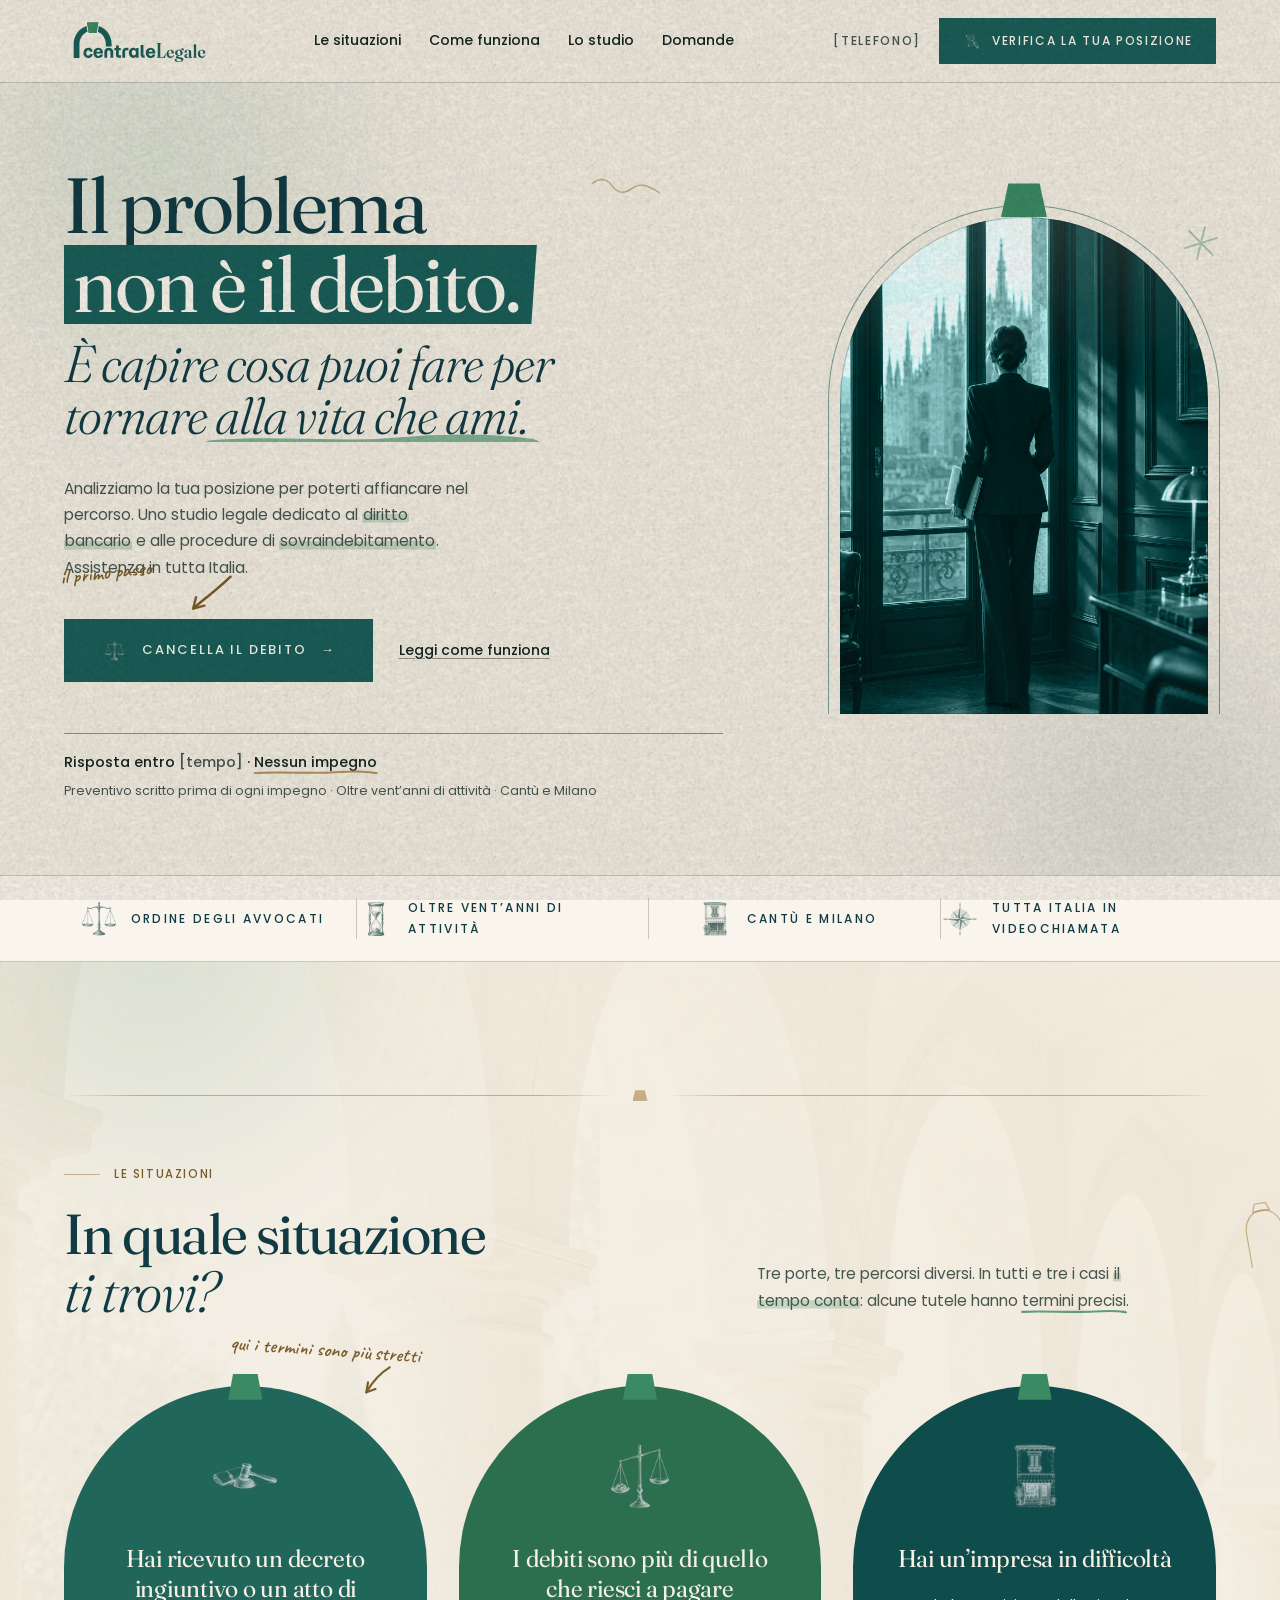
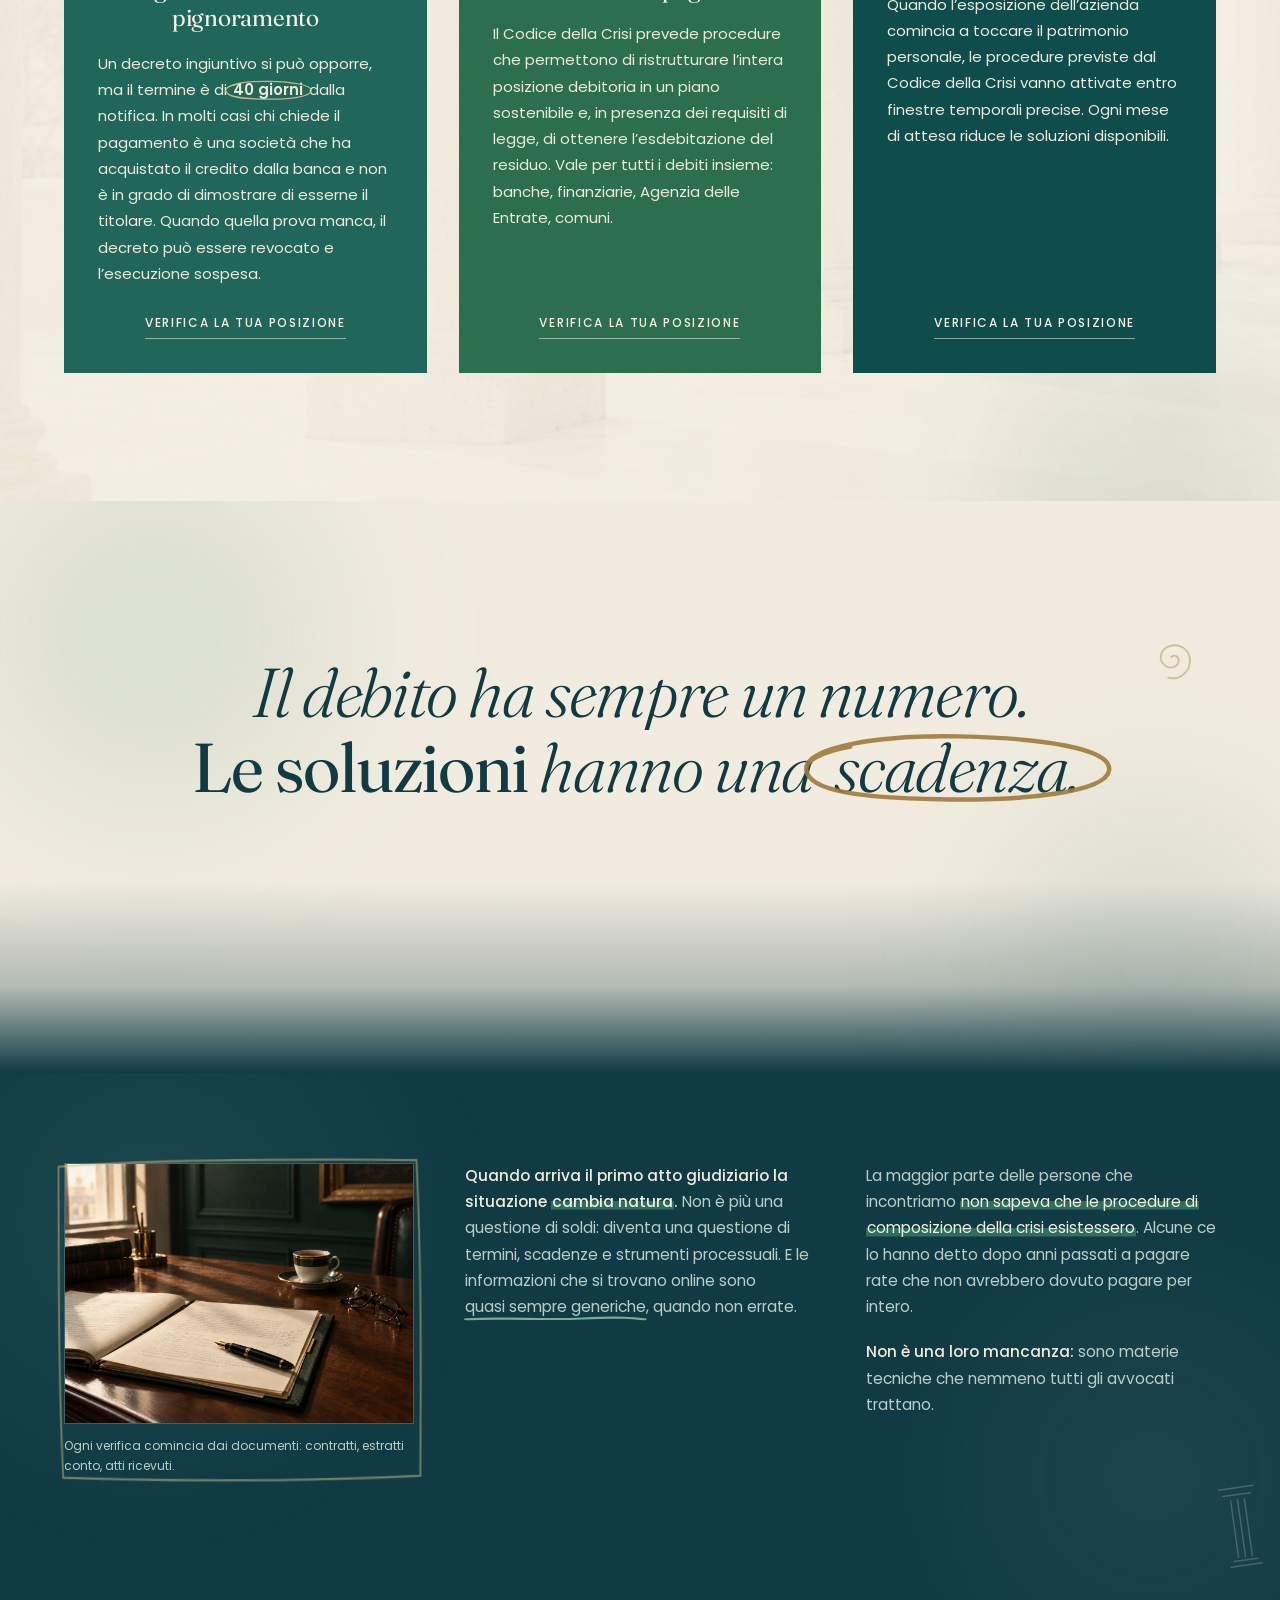
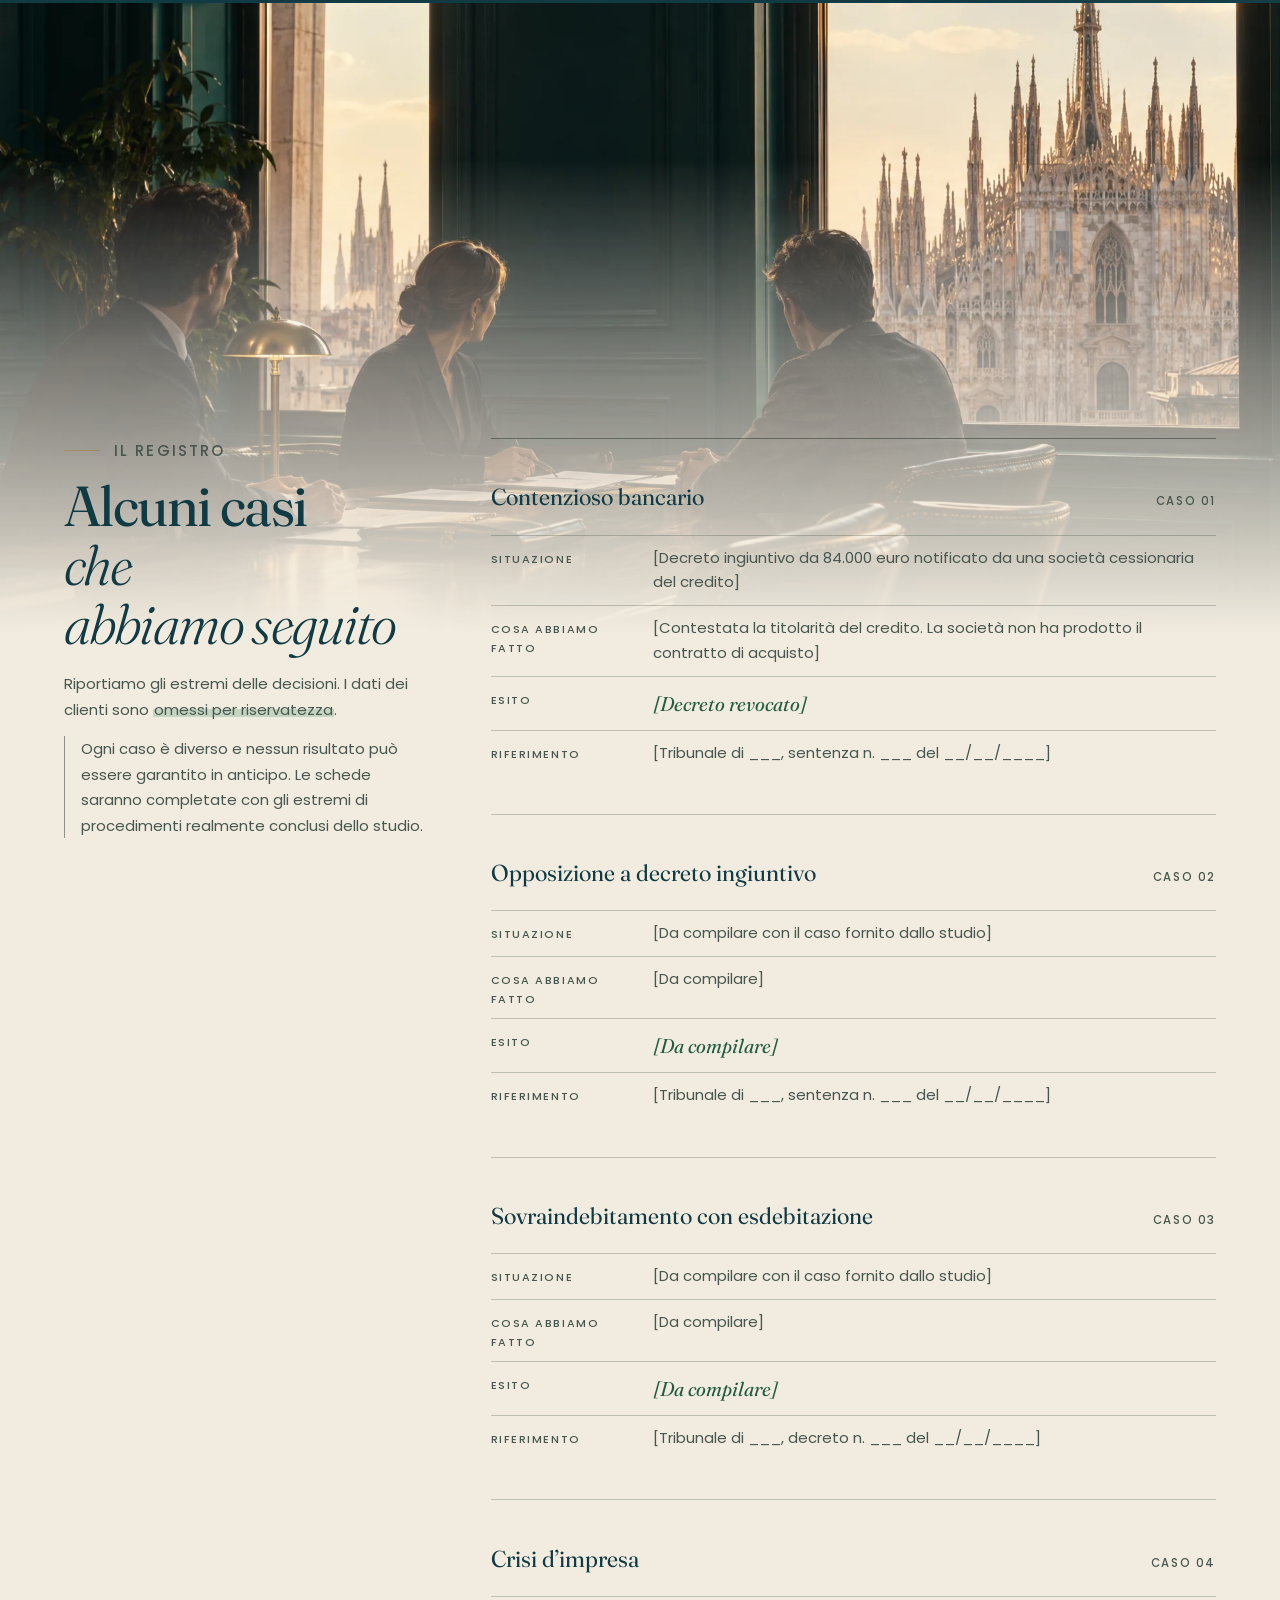
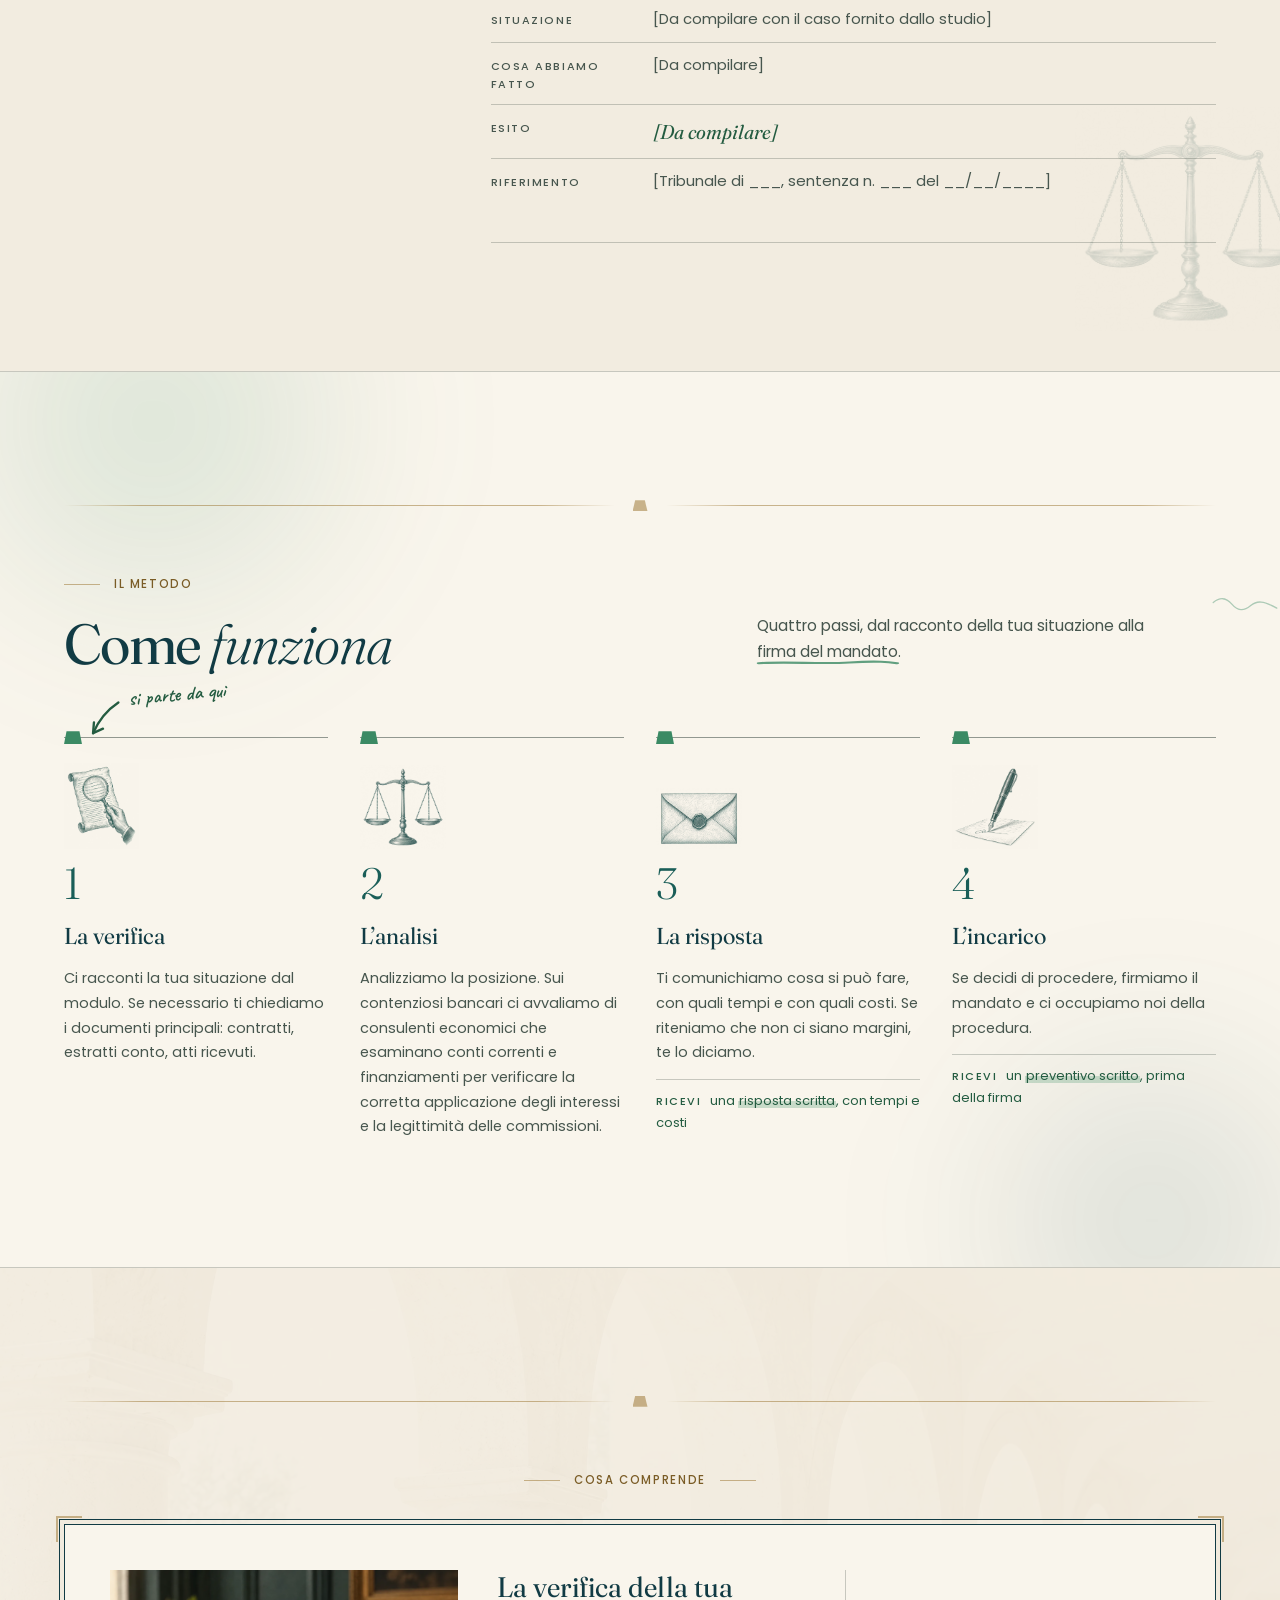
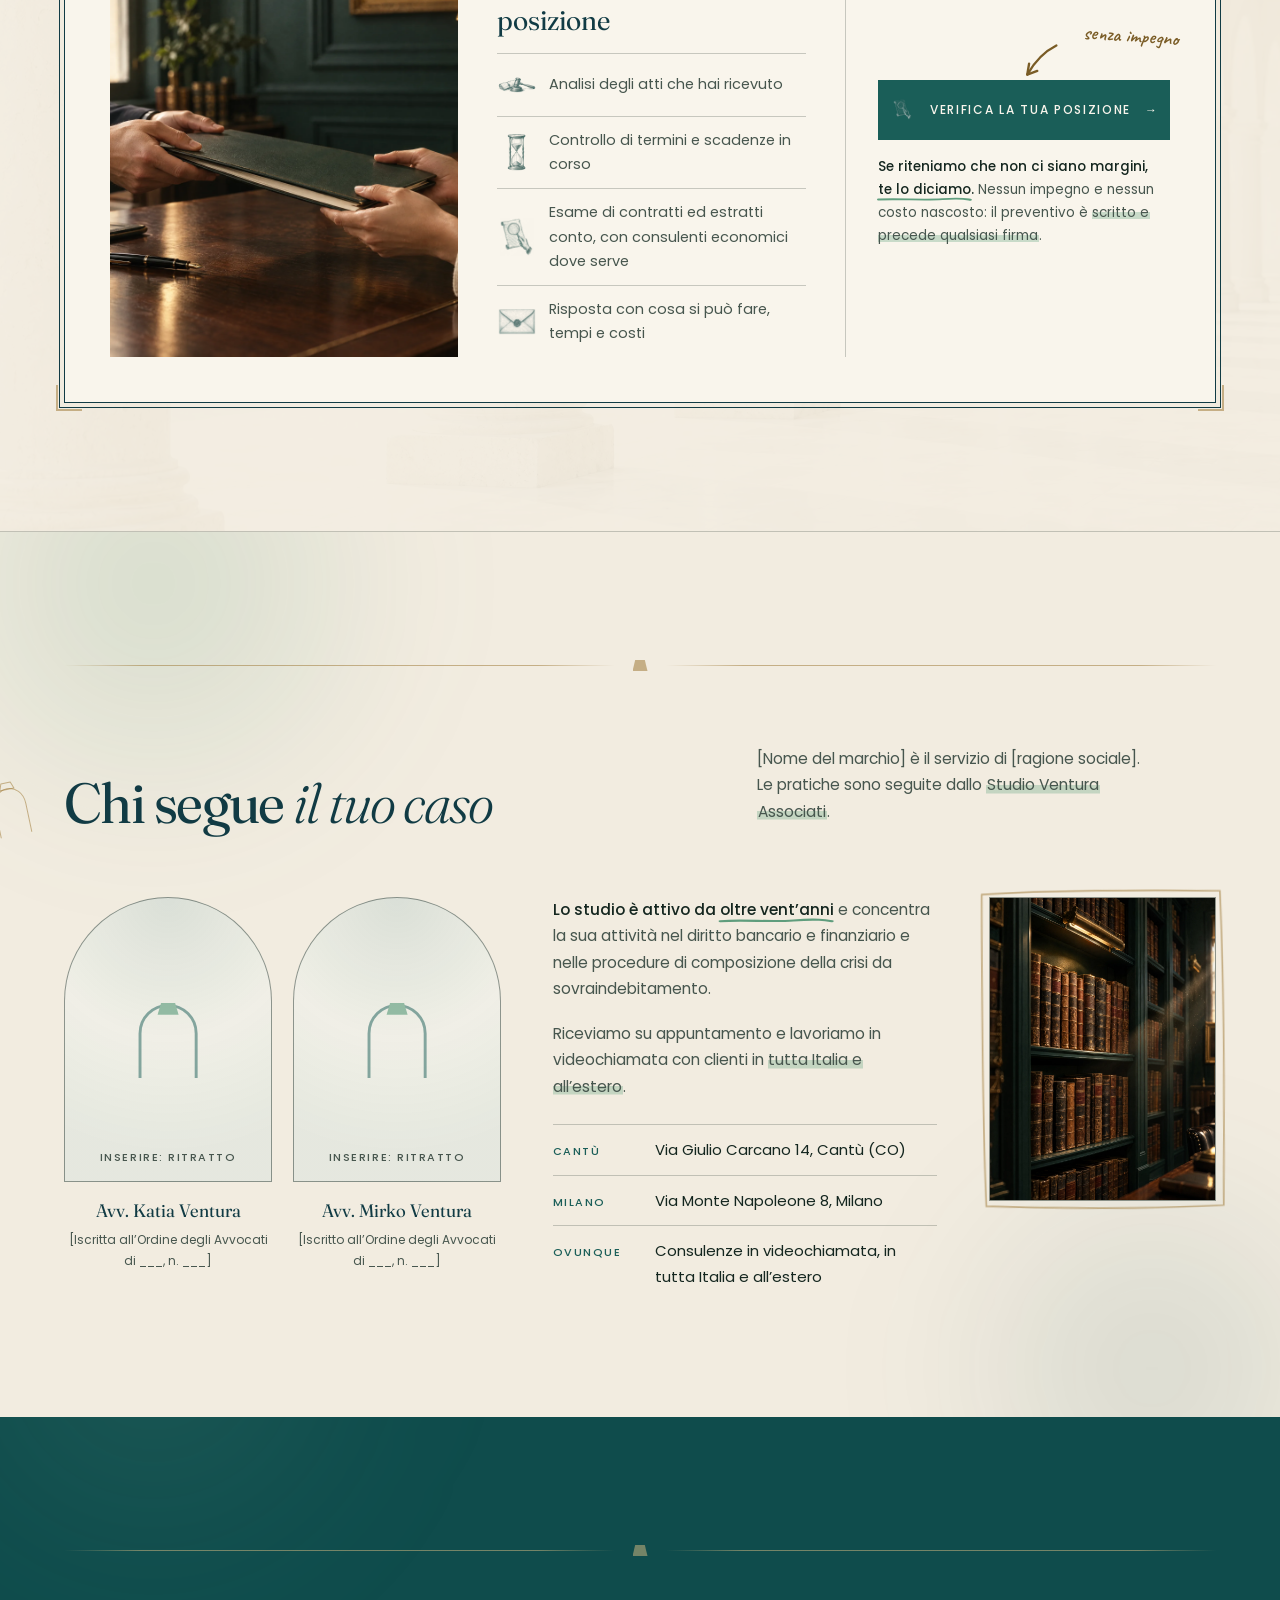
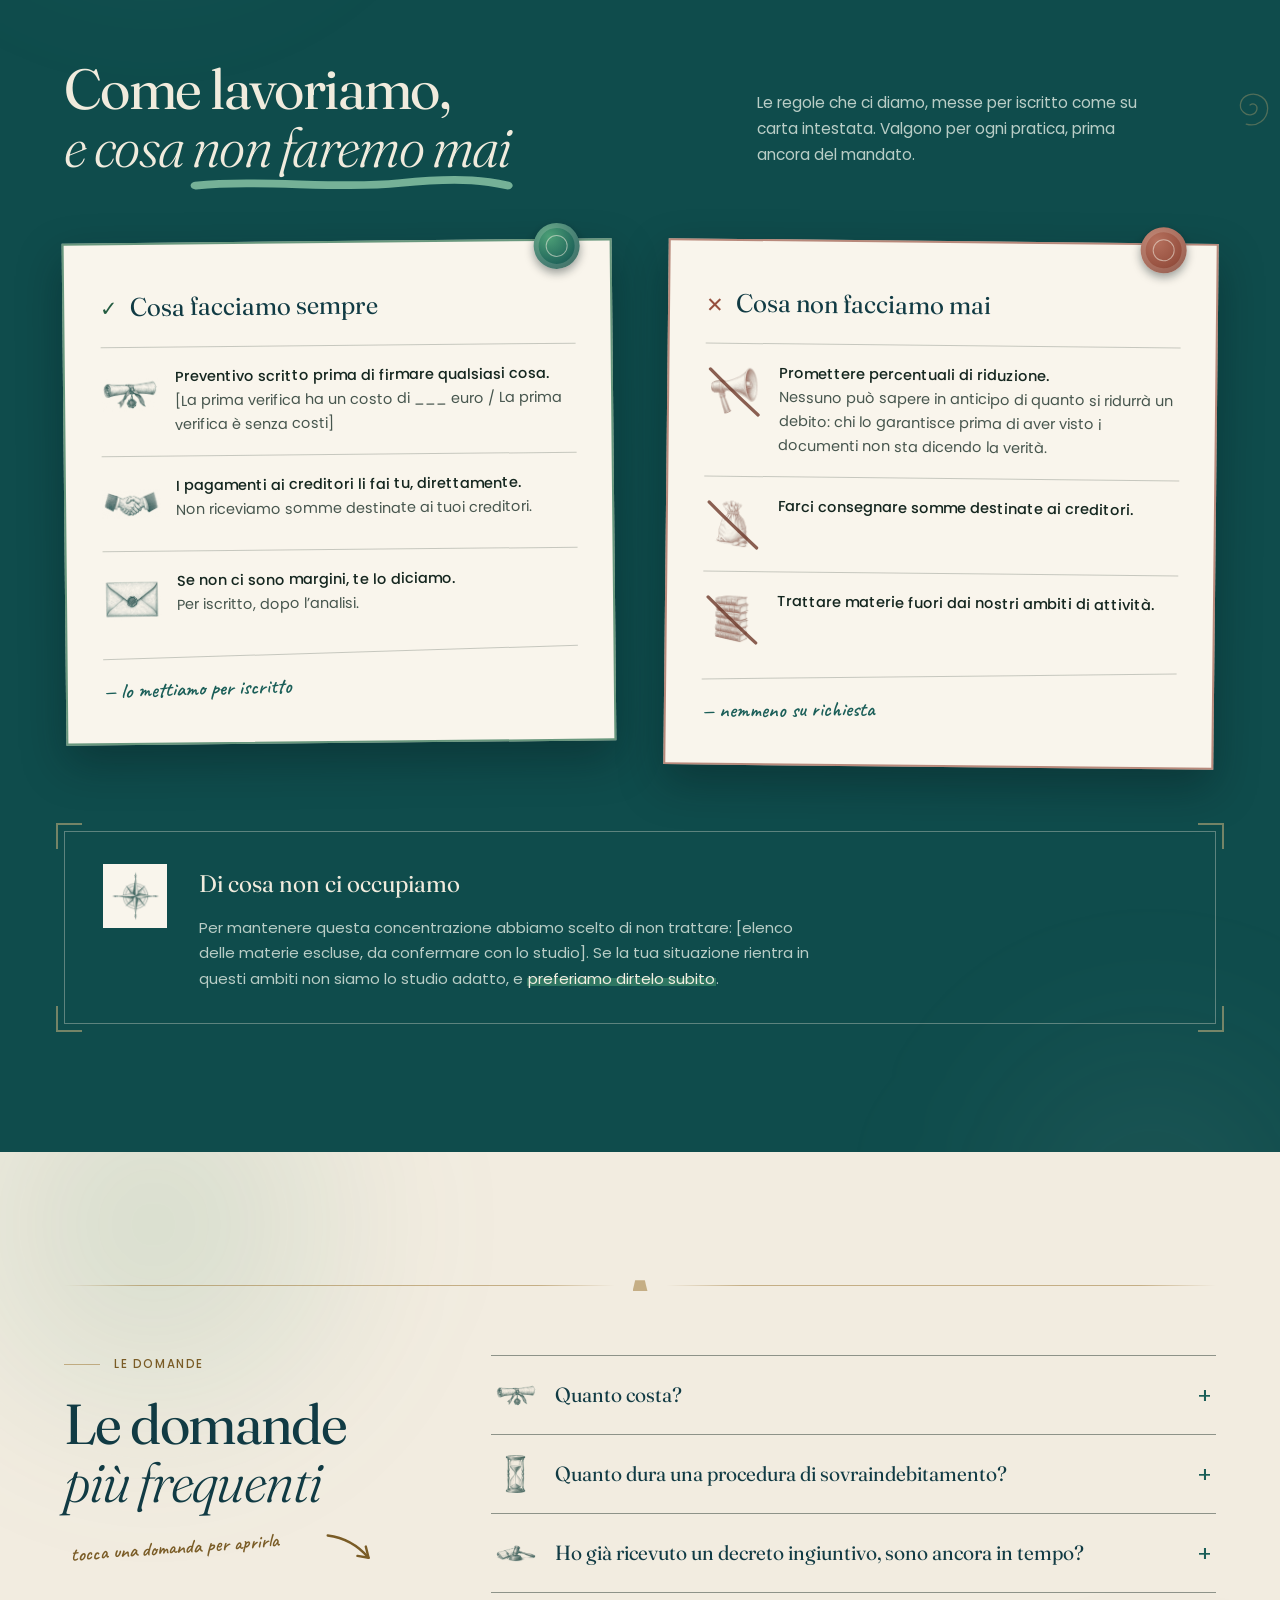
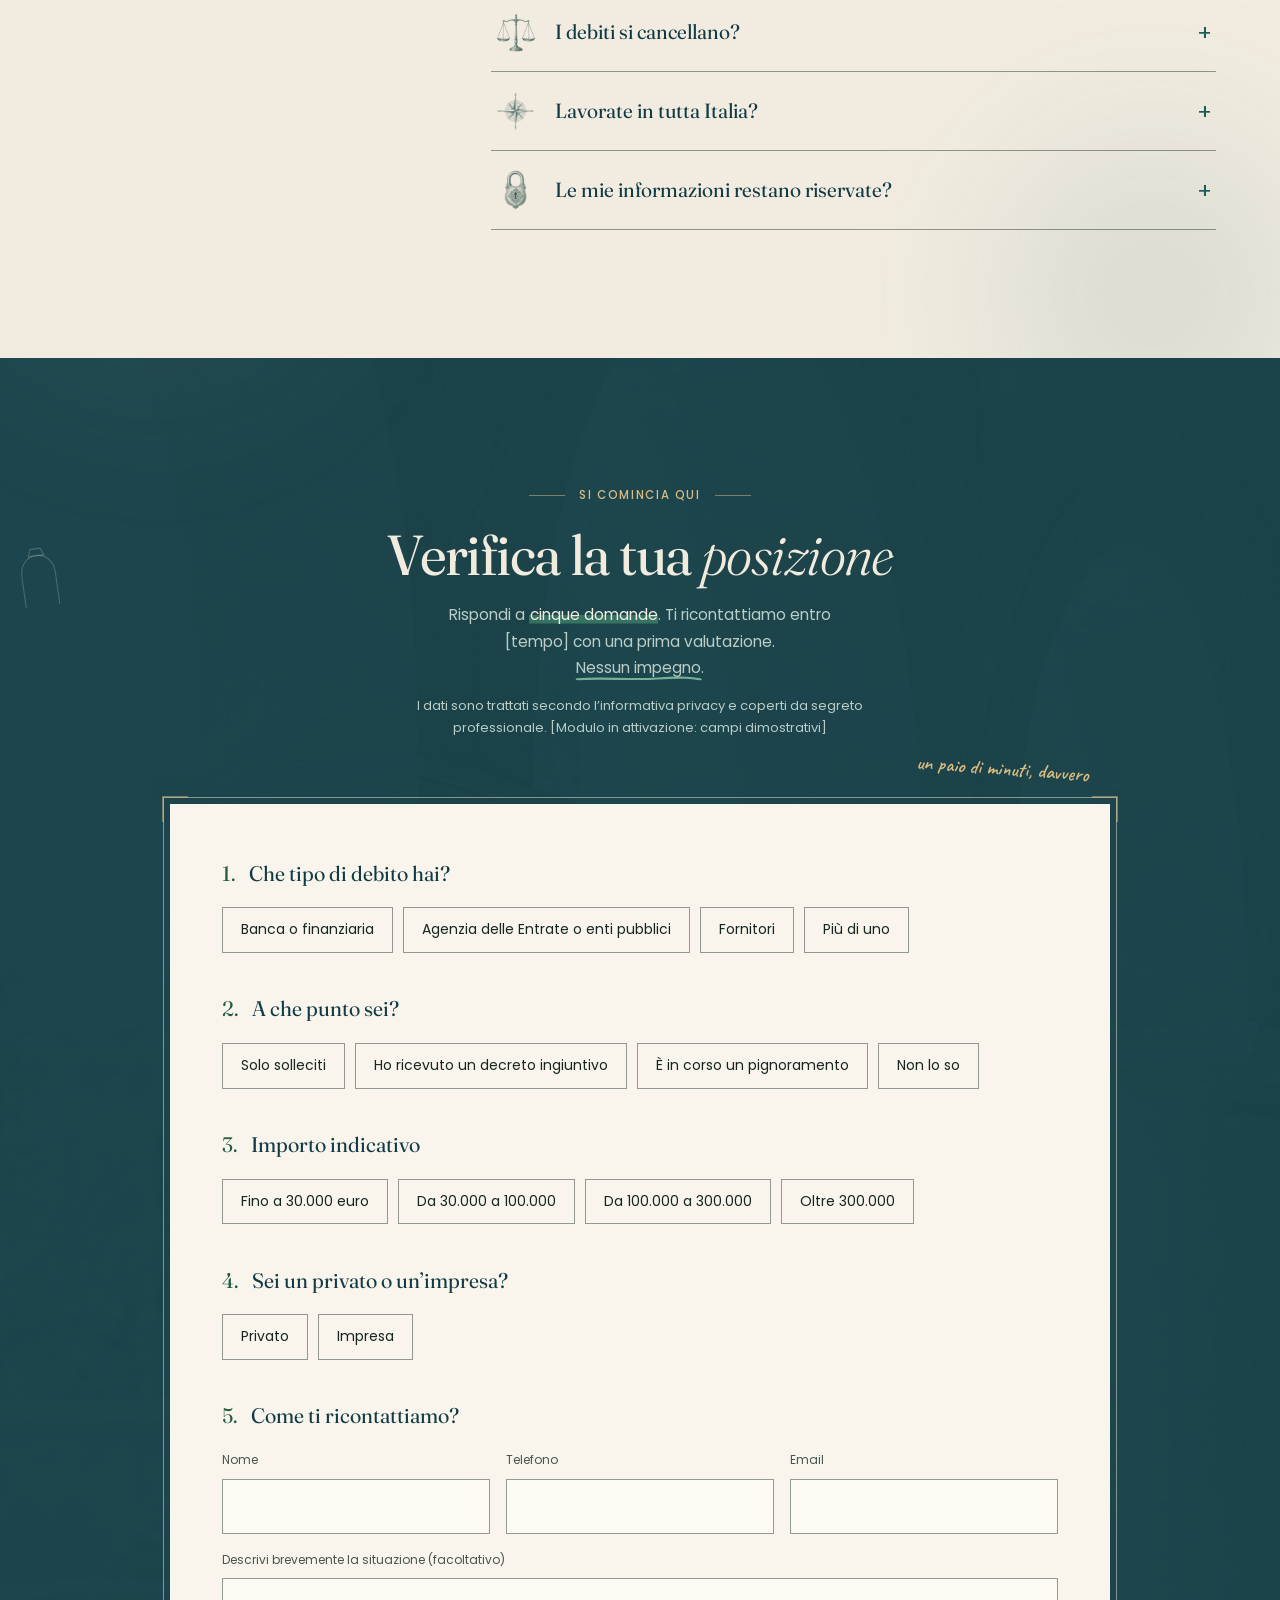
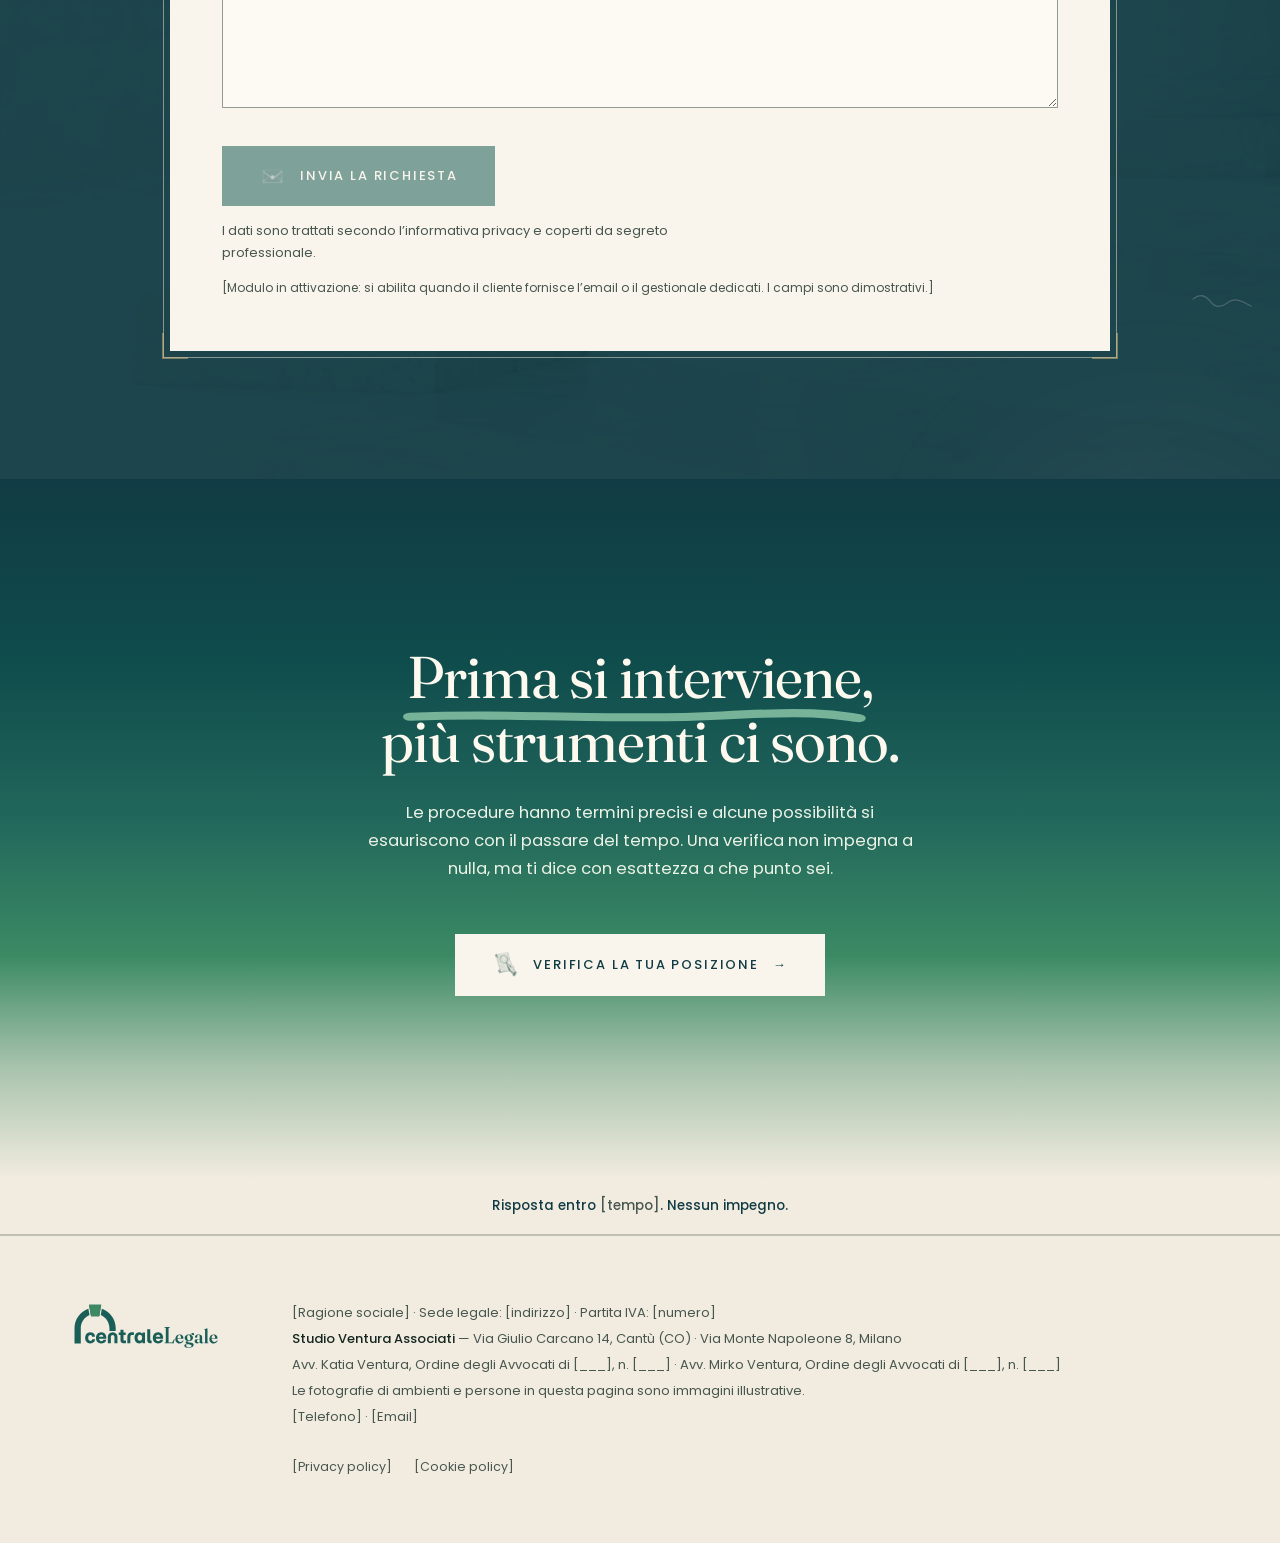
==== commit 1206e67f: "Landing v4: hero duotone ad arco, perk con incisioni, icone bianche/rosse, registro con foto a sfond" ====
--- a/index.html
+++ b/index.html
@@ -28,15 +28,15 @@
   </nav>
   <div class="nav__meta">
     <span class="nav__phone caps segnaposto">[telefono]</span>
-    <a class="nav__cta caps" href="#verifica"><span class="cta-esteso">Verifica la tua posizione</span><span class="cta-corto">Verifica ora</span></a>
+    <a class="nav__cta caps" href="#verifica"><img class="cta__icona" src="assets/img/icone/bianche/lente.webp" alt="" width="480" height="480"><span class="cta-esteso">Verifica la tua posizione</span><span class="cta-corto">Verifica ora</span></a>
   </div>
 </header>
 
 <div class="stickybar">
-  <p class="stickybar__brand">centraleLegale <small>— verifica della posizione debitoria</small></p>
+  <a class="stickybar__logo" href="#top" aria-label="centraleLegale"><img src="assets/img/Marchio.Colori.svg" alt="centraleLegale" width="180" height="55"></a>
   <div class="stickybar__right">
     <span class="stickybar__tempo">Risposta entro <span class="segnaposto">[tempo]</span> · Nessun impegno</span>
-    <a class="stickybar__cta" href="#verifica"><span class="cta-esteso">Verifica la tua posizione</span><span class="cta-corto">Verifica ora</span></a>
+    <a class="stickybar__cta" href="#verifica"><img class="cta__icona" src="assets/img/icone/bianche/lente.webp" alt="" width="480" height="480"><span class="cta-esteso">Verifica la tua posizione</span><span class="cta-corto">Verifica ora</span></a>
   </div>
 </div>
 
@@ -63,7 +63,7 @@
             <span class="freccia-mano" style="left:118px; top:-46px; width:56px" aria-hidden="true">
               <svg viewBox="0 0 60 46"><path pathLength="1" d="M52 4 C 40 16, 26 26, 12 38"/><path pathLength="1" class="punta" d="M12 38 l12 -3 m-12 3 l3 -12"/></svg>
             </span>
-            <a class="btn btn--respiro" href="#verifica">Verifica la tua posizione <span class="freccia" aria-hidden="true">→</span></a>
+            <a class="btn btn--respiro" href="#verifica"><img class="btn__icona" src="assets/img/icone/bianche/bilancia.webp" alt="" width="480" height="480">Cancella il Debito <span class="freccia" aria-hidden="true">→</span></a>
           </span>
           <a class="hero__alt" href="#metodo">Leggi come funziona</a>
         </p>
@@ -80,7 +80,6 @@
           <span class="hero__arch-chiave" aria-hidden="true"></span>
           <span class="hero__arch-clip">
             <img class="hero__foto-img" src="assets/img/foto/avvocato-finestra.webp" alt="Avvocata di spalle alla finestra di uno studio verde petrolio, con un atto in mano — immagine illustrativa" width="1360" height="2048">
-            <span class="hero__foto-nota">Immagine illustrativa</span>
           </span>
         </span>
       </figure>
@@ -89,13 +88,10 @@
 
   <aside class="targa" aria-label="Lo studio in sintesi">
     <ul class="targa__list caps">
-      <li class="targa__item">Ordine degli Avvocati</li>
-      <li class="sep" aria-hidden="true"></li>
-      <li class="targa__item">Oltre vent’anni di attività</li>
-      <li class="sep" aria-hidden="true"></li>
-      <li class="targa__item">Cantù e Milano</li>
-      <li class="sep" aria-hidden="true"></li>
-      <li class="targa__item">Tutta Italia in videochiamata</li>
+      <li class="targa__item"><img class="targa__icona" src="assets/img/icone/bilancia.webp" alt="" width="480" height="470" loading="lazy"><span>Ordine degli Avvocati</span></li>
+      <li class="targa__item"><img class="targa__icona" src="assets/img/icone/clessidra.webp" alt="" width="263" height="480" loading="lazy"><span>Oltre vent’anni di attività</span></li>
+      <li class="targa__item"><img class="targa__icona" src="assets/img/icone/bottega.webp" alt="" width="347" height="480" loading="lazy"><span>Cantù e Milano</span></li>
+      <li class="targa__item"><img class="targa__icona" src="assets/img/icone/bussola.webp" alt="" width="472" height="480" loading="lazy"><span>Tutta Italia in videochiamata</span></li>
     </ul>
   </aside>
 
@@ -109,7 +105,7 @@
       </span>
       <header class="section__head section__head--split">
         <div>
-          <p class="section__kicker rv">Le situazioni · 01</p>
+          <p class="section__kicker rv">Le situazioni</p>
           <h2 class="section__title rv" id="porte-title">In quale situazione<br><em>ti trovi?</em></h2>
         </div>
         <p class="section__intro rv" style="--d:120ms">Tre porte, tre percorsi diversi. In tutti e tre i casi <span class="hi">il tempo conta</span>: alcune tutele hanno <span class="sotto">termini precisi<svg viewBox="0 0 200 14" preserveAspectRatio="none" aria-hidden="true"><path pathLength="1" d="M3 8 C 50 5, 95 11, 138 7 S 188 7, 197 9"/></svg></span>.</p>
@@ -121,21 +117,21 @@
             <svg viewBox="0 0 48 44"><path pathLength="1" d="M44 4 C 34 10, 24 20, 16 34"/><path pathLength="1" class="punta" d="M16 34 l11 -4 m-11 4 l2 -12"/></svg>
           </span>
           <span class="porta__chiave" aria-hidden="true"></span>
-          <span class="porta__icona" aria-hidden="true"><img src="assets/img/icone/martelletto.webp" alt="" width="480" height="218" loading="lazy"></span>
+          <img class="porta__icona" src="assets/img/icone/bianche/martelletto.webp" alt="" width="480" height="480" loading="lazy">
           <h3 class="porta__titolo">Hai ricevuto un decreto ingiuntivo o un atto di pignoramento</h3>
           <p class="porta__testo">Un decreto ingiuntivo si può opporre, ma il termine è di <strong class="num cerchio cerchio--scuro">40 giorni<svg viewBox="0 0 204 48" aria-hidden="true"><path pathLength="1" d="M14 26 C 12 12, 58 5, 104 6 C 152 7, 194 13, 192 26 C 190 39, 142 44, 92 43 C 44 42, 16 38, 14 26 C 13 20, 24 15, 40 12"/></svg></strong> dalla notifica. In molti casi chi chiede il pagamento è una società che ha acquistato il credito dalla banca e non è in grado di dimostrare di esserne il titolare. Quando quella prova manca, il decreto può essere revocato e l’esecuzione sospesa.</p>
           <a class="porta__cta caps" href="#verifica">Verifica la tua posizione</a>
         </article>
         <article class="porta porta--bosco rv" style="--d:130ms">
           <span class="porta__chiave" aria-hidden="true"></span>
-          <span class="porta__icona" aria-hidden="true"><img src="assets/img/icone/bilancia-squilibrata.webp" alt="" width="448" height="480" loading="lazy"></span>
+          <img class="porta__icona" src="assets/img/icone/bianche/bilancia-squilibrata.webp" alt="" width="480" height="480" loading="lazy">
           <h3 class="porta__titolo">I debiti sono più di quello che riesci a pagare</h3>
           <p class="porta__testo">Il Codice della Crisi prevede procedure che permettono di ristrutturare l’intera posizione debitoria in un piano sostenibile e, in presenza dei requisiti di legge, di ottenere l’esdebitazione del residuo. Vale per tutti i debiti insieme: banche, finanziarie, Agenzia delle Entrate, comuni.</p>
           <a class="porta__cta caps" href="#verifica">Verifica la tua posizione</a>
         </article>
         <article class="porta porta--petrolio rv" style="--d:260ms">
           <span class="porta__chiave" aria-hidden="true"></span>
-          <span class="porta__icona" aria-hidden="true"><img src="assets/img/icone/bottega.webp" alt="" width="347" height="480" loading="lazy"></span>
+          <img class="porta__icona" src="assets/img/icone/bianche/bottega.webp" alt="" width="480" height="480" loading="lazy">
           <h3 class="porta__titolo">Hai un’impresa in difficoltà</h3>
           <p class="porta__testo">Quando l’esposizione dell’azienda comincia a toccare il patrimonio personale, le procedure previste dal Codice della Crisi vanno attivate entro finestre temporali precise. Ogni mese di attesa riduce le soluzioni disponibili.</p>
           <a class="porta__cta caps" href="#verifica">Verifica la tua posizione</a>
@@ -170,7 +166,7 @@
         <figure class="problema__figura cornice-mano cornice-mano--scuro rv">
           <svg class="cornice" viewBox="0 0 400 300" preserveAspectRatio="none" aria-hidden="true"><path pathLength="1" d="M10 13 C 120 7, 280 9, 391 11 C 395 100, 393 200, 391 291 C 260 295, 120 293, 11 289 C 7 200, 9 100, 10 13 Z"/></svg>
           <img src="assets/img/foto/scrivania-atti.webp" alt="Scrivania con un fascicolo aperto, penna stilografica e tazzina di caffè — immagine illustrativa" width="2336" height="1744">
-          <figcaption>Ogni verifica comincia dai documenti: contratti, estratti conto, atti ricevuti. Immagine illustrativa.</figcaption>
+          <figcaption>Ogni verifica comincia dai documenti: contratti, estratti conto, atti ricevuti.</figcaption>
         </figure>
         <div class="problema__col rv" style="--d:110ms">
           <p><strong>Quando arriva il primo atto giudiziario la situazione <span class="hi hi--scuro">cambia natura</span>.</strong> Non è più una questione di soldi: diventa una questione di termini, scadenze e strumenti processuali. E le informazioni che si trovano online sono <span class="sotto sotto--scuro">quasi sempre generiche<svg viewBox="0 0 200 14" preserveAspectRatio="none" aria-hidden="true"><path pathLength="1" d="M4 9 C 45 4, 90 12, 130 7 S 185 6, 196 9"/></svg></span>, quando non errate.</p>
@@ -183,19 +179,15 @@
     </div>
   </section>
 
-  <!-- BANDA FOTOGRAFICA -->
-  <div class="fotobanda" role="img" aria-label="Consulenza attorno a un tavolo in una sala riunioni verde petrolio — immagine illustrativa">
-    <img class="fotobanda__img" src="assets/img/foto/riunione.webp" alt="" data-parallax="0.16" width="2688" height="1152">
-    <span class="fotobanda__angoli angoli angoli--scuro rv" aria-hidden="true"><i class="ang"></i></span>
-    <p class="fotobanda__nota">Immagine illustrativa</p>
-  </div>
-
-  <!-- 04 · CASI -->
+  <!-- 04 · CASI (la fotografia della riunione sfuma nella sezione come sfondo) -->
   <section class="section casi" aria-labelledby="casi-title">
+    <div class="casi__sfondo" aria-hidden="true">
+      <img src="assets/img/foto/riunione.webp" alt="" data-parallax="0.12" width="2688" height="1152">
+    </div>
     <span class="stampa-margine" aria-hidden="true"><img src="assets/img/icone/bilancia.webp" alt="" width="480" height="470" loading="lazy"></span>
     <div class="container casi__grid">
       <div class="casi__sticky">
-        <p class="section__kicker rv">Il registro · 02</p>
+        <p class="section__kicker rv">Il registro</p>
         <h2 class="section__title rv" id="casi-title">Alcuni casi<br><em>che abbiamo&nbsp;seguito</em></h2>
         <p class="rv" style="--d:100ms">Riportiamo gli estremi delle decisioni. I dati dei clienti sono <span class="hi">omessi per riservatezza</span>.</p>
         <p class="casi__nota rv" style="--d:180ms">Ogni caso è diverso e nessun risultato può essere garantito in anticipo. Le schede saranno completate con gli estremi di procedimenti realmente conclusi dello studio.</p>
@@ -243,7 +235,7 @@
       </span>
       <header class="section__head section__head--split">
         <div>
-          <p class="section__kicker rv">Il metodo · 03</p>
+          <p class="section__kicker rv">Il metodo</p>
           <h2 class="section__title rv" id="metodo-title">Come <em>funziona</em></h2>
         </div>
         <p class="section__intro rv" style="--d:120ms">Quattro passi, dal racconto della tua situazione alla <span class="sotto">firma del mandato<svg viewBox="0 0 200 14" preserveAspectRatio="none" aria-hidden="true"><path pathLength="1" d="M4 9 C 45 4, 90 12, 130 7 S 185 6, 196 9"/></svg></span>.</p>
@@ -287,11 +279,10 @@
   <section class="section offerta" aria-labelledby="offerta-title">
     <div class="container" style="position:relative">
       <div class="filetto rv" aria-hidden="true"><i></i></div>
-      <p class="section__kicker section__kicker--centro rv">Cosa comprende · 04</p>
+      <p class="section__kicker section__kicker--centro rv">Cosa comprende</p>
       <div class="offerta__box angoli rv"><i class="ang" aria-hidden="true"></i>
         <figure class="offerta__figura">
           <img src="assets/img/foto/stretta-mano.webp" alt="Un fascicolo firmato passa di mano sopra una scrivania — immagine illustrativa" width="2336" height="1744">
-          <figcaption>Immagine illustrativa</figcaption>
         </figure>
         <div class="offerta__lista">
           <h2 id="offerta-title">La verifica della tua posizione</h2>
@@ -308,7 +299,7 @@
             <span class="freccia-mano" style="right:110px; top:-40px; width:40px" aria-hidden="true">
               <svg viewBox="0 0 44 44"><path pathLength="1" d="M40 6 C 28 12, 16 24, 8 38"/><path pathLength="1" class="punta" d="M8 38 l11 -4 m-11 4 l2 -12"/></svg>
             </span>
-            <a class="btn btn--respiro" href="#verifica">Verifica la tua posizione <span class="freccia" aria-hidden="true">→</span></a>
+            <a class="btn btn--respiro" href="#verifica"><img class="btn__icona" src="assets/img/icone/bianche/lente.webp" alt="" width="480" height="480">Verifica la tua posizione <span class="freccia" aria-hidden="true">→</span></a>
           </span>
           <p class="offerta__garanzia"><strong>Se riteniamo che non ci siano margini, <span class="sotto">te lo diciamo<svg viewBox="0 0 200 14" preserveAspectRatio="none" aria-hidden="true"><path pathLength="1" d="M3 8 C 50 5, 95 11, 138 7 S 188 7, 197 9"/></svg></span>.</strong> Nessun impegno e nessun costo nascosto: il preventivo è <span class="hi">scritto e precede qualsiasi firma</span>.</p>
         </div>
@@ -326,7 +317,7 @@
       </span>
       <header class="section__head section__head--split">
         <div>
-          <p class="section__kicker rv">Lo studio · 05</p>
+          <p class="section__kicker rv">Lo studio</p>
           <h2 class="section__title rv" id="studio-title">Chi segue <em>il tuo caso</em></h2>
         </div>
         <p class="section__intro rv" style="--d:120ms"><span class="segnaposto">[Nome del marchio]</span> è il servizio di <span class="segnaposto">[ragione sociale]</span>. Le pratiche sono seguite dallo <span class="hi">Studio Ventura Associati</span>.</p>
@@ -368,7 +359,6 @@
         <figure class="studio__figura cornice-mano rv" style="--d:240ms">
           <svg class="cornice" viewBox="0 0 300 400" preserveAspectRatio="none" aria-hidden="true"><path pathLength="1" d="M9 11 C 100 6, 210 8, 291 10 C 295 140, 293 270, 291 391 C 200 395, 100 393, 10 389 C 6 260, 8 130, 9 11 Z"/></svg>
           <img src="assets/img/foto/biblioteca.webp" alt="Scaffali di una biblioteca giuridica con tomi rilegati in pelle — immagine illustrativa" width="1744" height="2336">
-          <figcaption>Una biblioteca giuridica. Immagine illustrativa.</figcaption>
         </figure>
       </div>
     </div>
@@ -384,7 +374,7 @@
       </span>
       <header class="section__head section__head--split">
         <div>
-          <p class="section__kicker section__kicker--scuro rv">Il patto · 06</p>
+          <p class="section__kicker section__kicker--scuro rv">Il patto</p>
           <h2 class="section__title rv" id="patti-title" style="color:#f0ebdd">Come lavoriamo,<br><em>e cosa <span class="sotto sotto--scuro">non faremo mai<svg viewBox="0 0 200 14" preserveAspectRatio="none" aria-hidden="true"><path pathLength="1" d="M4 9 C 45 4, 90 12, 130 7 S 185 6, 196 9"/></svg></span></em></h2>
         </div>
         <p class="section__intro rv" style="--d:120ms">Le regole che ci diamo, messe per iscritto come su carta intestata. Valgono per ogni pratica, prima ancora del mandato.</p>
@@ -414,15 +404,15 @@
           <h3 class="carta__titolo"><span class="carta__segno" aria-hidden="true">✕</span> Cosa non facciamo mai</h3>
           <ul>
             <li>
-              <span class="carta__icona" aria-hidden="true"><img src="assets/img/icone/megafono.webp" alt="" width="480" height="474" loading="lazy"><svg viewBox="0 0 100 100"><path pathLength="1" d="M14 16 C 40 42, 68 68, 88 86"/></svg></span>
+              <span class="carta__icona" aria-hidden="true"><img src="assets/img/icone/rosse/megafono.webp" alt="" width="480" height="480" loading="lazy"><svg viewBox="0 0 100 100"><path pathLength="1" d="M14 16 C 40 42, 68 68, 88 86"/></svg></span>
               <div><strong>Promettere percentuali di riduzione.</strong> Nessuno può sapere in anticipo di quanto si ridurrà un debito: chi lo garantisce prima di aver visto i documenti non sta dicendo la verità.</div>
             </li>
             <li>
-              <span class="carta__icona" aria-hidden="true"><img src="assets/img/icone/sacco.webp" alt="" width="383" height="480" loading="lazy"><svg viewBox="0 0 100 100"><path pathLength="1" d="M14 16 C 40 42, 68 68, 88 86"/></svg></span>
+              <span class="carta__icona" aria-hidden="true"><img src="assets/img/icone/rosse/sacco.webp" alt="" width="480" height="480" loading="lazy"><svg viewBox="0 0 100 100"><path pathLength="1" d="M14 16 C 40 42, 68 68, 88 86"/></svg></span>
               <div><strong>Farci consegnare somme destinate ai creditori.</strong></div>
             </li>
             <li>
-              <span class="carta__icona" aria-hidden="true"><img src="assets/img/icone/libri.webp" alt="" width="358" height="480" loading="lazy"><svg viewBox="0 0 100 100"><path pathLength="1" d="M14 16 C 40 42, 68 68, 88 86"/></svg></span>
+              <span class="carta__icona" aria-hidden="true"><img src="assets/img/icone/rosse/libri.webp" alt="" width="480" height="480" loading="lazy"><svg viewBox="0 0 100 100"><path pathLength="1" d="M14 16 C 40 42, 68 68, 88 86"/></svg></span>
               <div><strong>Trattare materie fuori dai nostri ambiti di attività.</strong></div>
             </li>
           </ul>
@@ -446,7 +436,7 @@
       <div class="filetto rv" aria-hidden="true"><i></i></div>
       <div class="faq__grid">
         <div class="faq__sticky">
-          <p class="section__kicker rv">Le domande · 07</p>
+          <p class="section__kicker rv">Le domande</p>
           <h2 class="section__title rv" id="faq-title">Le domande<br><em>più frequenti</em></h2>
           <span class="con-appunto rv faq__invito" style="--d:200ms">
             <span class="appunto" style="left:6px; top:26px; --rot:-4deg" aria-hidden="true">tocca una domanda per aprirla</span>
@@ -496,7 +486,7 @@
         <svg viewBox="0 0 90 24"><path d="M4 12 C 12 4, 20 4, 28 12 S 44 20, 52 12 S 68 4, 86 12"/></svg>
       </span>
       <header class="verifica__head">
-        <p class="section__kicker section__kicker--scuro section__kicker--centro rv">Si comincia qui · 08</p>
+        <p class="section__kicker section__kicker--scuro section__kicker--centro rv">Si comincia qui</p>
         <h2 class="section__title rv" id="verifica-title">Verifica la tua <em>posizione</em></h2>
         <p class="section__intro rv" style="--d:110ms">Rispondi a <span class="hi hi--scuro">cinque domande</span>. Ti ricontattiamo entro <span class="segnaposto">[tempo]</span> con una prima valutazione. <span class="sotto sotto--scuro">Nessun impegno<svg viewBox="0 0 200 14" preserveAspectRatio="none" aria-hidden="true"><path pathLength="1" d="M4 9 C 45 4, 90 12, 130 7 S 185 6, 196 9"/></svg></span>.</p>
         <p class="verifica__nota rv" style="--d:160ms">I dati sono trattati secondo l’informativa privacy e coperti da segreto professionale. <span class="segnaposto">[Modulo in attivazione: campi dimostrativi]</span></p>
@@ -556,7 +546,7 @@
             <button class="btn" type="button" data-dir="1">Avanti <span class="freccia" aria-hidden="true">→</span></button>
           </div>
           <div class="form__invio">
-            <button class="btn" type="submit" disabled aria-describedby="nota-modulo">Invia la richiesta</button>
+            <button class="btn" type="submit" disabled aria-describedby="nota-modulo"><img class="btn__icona" src="assets/img/icone/bianche/busta.webp" alt="" width="480" height="480">Invia la richiesta</button>
             <p class="form__privacy">I dati sono trattati secondo l’informativa privacy e coperti da segreto professionale.</p>
             <p class="form__nota segnaposto" id="nota-modulo">[Modulo in attivazione: si abilita quando il cliente fornisce l’email o il gestionale dedicati. I campi sono dimostrativi.]</p>
           </div>
@@ -570,7 +560,7 @@
     <div class="container">
       <h2 class="alba__title rv" id="alba-title"><span class="sotto sotto--scuro">Prima si interviene<svg viewBox="0 0 200 14" preserveAspectRatio="none" aria-hidden="true"><path pathLength="1" d="M3 8 C 50 5, 95 11, 138 7 S 188 7, 197 9"/></svg></span>,<br>più strumenti ci sono.</h2>
       <p class="alba__testo rv" style="--d:110ms">Le procedure hanno termini precisi e alcune possibilità si esauriscono con il passare del tempo. Una verifica non impegna a nulla, ma ti dice con esattezza a che punto sei.</p>
-      <p class="alba__cta rv" style="--d:220ms"><a class="btn btn--chiaro btn--respiro" href="#verifica">Verifica la tua posizione <span class="freccia" aria-hidden="true">→</span></a></p>
+      <p class="alba__cta rv" style="--d:220ms"><a class="btn btn--chiaro btn--respiro" href="#verifica"><img class="btn__icona" src="assets/img/icone/lente.webp" alt="" width="421" height="480">Verifica la tua posizione <span class="freccia" aria-hidden="true">→</span></a></p>
     </div>
   </section>
 
--- a/assets/css/main.css
+++ b/assets/css/main.css
@@ -121,7 +121,7 @@
 .nav__links a:hover { color: var(--petrolio-verde); }
 .nav__meta { display: flex; align-items: center; gap: 18px; color: var(--petrolio-notte); }
 .nav__phone { font-size: 12px; }
-.nav__cta { font-size: 12px; white-space: nowrap; text-decoration: none; color: var(--avorio-alto); background: var(--petrolio-verde); border: 1px solid var(--petrolio-verde); padding: 12px 22px; transition: background 300ms var(--ease-soft), border-color 300ms var(--ease-soft); }
+.nav__cta { display: inline-flex; align-items: center; gap: 9px; font-size: 12px; white-space: nowrap; text-decoration: none; color: var(--avorio-alto); background: var(--petrolio-verde); border: 1px solid var(--petrolio-verde); padding: 12px 22px; transition: background 300ms var(--ease-soft), border-color 300ms var(--ease-soft); }
 .nav__cta:hover { background: var(--petrolio-notte); border-color: var(--petrolio-notte); color: var(--avorio-alto); }
 .nav__cta .cta-corto { display: none; }
 @media (max-width: 980px) { .nav__links { display: none; } }
@@ -141,16 +141,16 @@
   transition: transform 600ms var(--ease-soft), visibility 0s 600ms;
 }
 .stickybar.in { transform: translateY(0); visibility: visible; transition: transform 600ms var(--ease-soft); }
-.stickybar__brand { display: flex; align-items: baseline; gap: 10px; margin: 0; font-family: var(--serif); font-size: 17px; color: var(--petrolio-notte); }
-.stickybar__brand small { font-family: var(--sans); font-size: 12.5px; color: var(--inchiostro-70); }
+.stickybar__logo { display: block; }
+.stickybar__logo img { display: block; height: 32px; width: auto; }
 .stickybar__right { display: flex; align-items: center; gap: 18px; }
 .stickybar__tempo { font-size: 12.5px; color: var(--inchiostro-70); }
-.stickybar__cta { font-size: 11.5px; text-decoration: none; color: var(--avorio-alto); background: var(--petrolio-verde); border: 1px solid var(--petrolio-verde); padding: 11px 20px; letter-spacing: var(--track-caps); text-transform: uppercase; font-weight: 500; transition: background 300ms var(--ease-soft); }
+.stickybar__cta { display: inline-flex; align-items: center; gap: 9px; font-size: 11.5px; text-decoration: none; color: var(--avorio-alto); background: var(--petrolio-verde); border: 1px solid var(--petrolio-verde); padding: 11px 20px; letter-spacing: var(--track-caps); text-transform: uppercase; font-weight: 500; transition: background 300ms var(--ease-soft); }
 .stickybar__cta:hover { background: var(--petrolio-notte); color: var(--avorio-alto); }
 .stickybar__cta .cta-corto { display: none; }
 @media (max-width: 760px) { .stickybar__cta .cta-esteso { display: none; } .stickybar__cta .cta-corto { display: inline; } .stickybar__cta { white-space: nowrap; padding: 9px 16px; } }
 html:not(.js) .stickybar { display: none; }
-@media (max-width: 760px) { .stickybar__brand small, .stickybar__tempo { display: none; } }
+@media (max-width: 760px) { .stickybar__tempo { display: none; } .stickybar__logo img { height: 26px; } }
 
 /* ============================================================
    HERO — split editoriale
@@ -169,7 +169,7 @@
 .hero__title em { font-style: italic; font-weight: 300; letter-spacing: -0.02em; }
 .hero__title .evidenzia { position: relative; white-space: nowrap; }
 .hero__title .evidenzia svg { position: absolute; left: -2%; bottom: -0.13em; width: 104%; height: 0.34em; z-index: -1; overflow: visible; }
-.hero__title .evidenzia path { stroke: var(--verde-salvia); stroke-width: 17; fill: none; stroke-linecap: round; opacity: 0.55; mix-blend-mode: multiply; }
+.hero__title .evidenzia path { stroke: var(--verde-salvia); stroke-width: 23; fill: none; stroke-linecap: round; opacity: 0.62; mix-blend-mode: multiply; }
 .hero__lead { margin: 0 0 clamp(26px, 3vw, 40px) 0; max-width: 46ch; color: var(--inchiostro-70); font-size: clamp(15.5px, 1.2vw, 17.5px); }
 .hero__cta-row { display: flex; align-items: center; gap: 26px; flex-wrap: wrap; margin: 0; }
 .hero__alt { font-size: 14px; font-weight: 500; color: var(--inchiostro); text-decoration-color: var(--hairline-forte); }
@@ -178,24 +178,24 @@
 .hero__fatti .f1 { font-size: 14.5px; font-weight: 500; color: var(--inchiostro); }
 .hero__fatti .f2 { font-size: 12.5px; color: var(--inchiostro-70); }
 
-/* colonna foto — arco con chiave di volta (la forma del marchio) */
-.hero__foto { position: relative; display: flex; align-items: flex-end; justify-content: center; padding: clamp(56px, 8vh, 96px) clamp(20px, 2.5vw, 52px) 0; }
-.hero__arch { position: relative; margin: 0; width: min(100%, 460px); }
+/* colonna foto — arco con chiave di volta (la forma del marchio), duotone petrolio */
+.hero__foto { position: relative; display: flex; align-items: center; justify-content: center; padding: clamp(40px, 6vh, 72px) clamp(20px, 2.5vw, 52px) clamp(48px, 9vh, 110px); }
+.hero__arch { position: relative; margin: 0; width: min(100%, 440px); }
 .hero__arch::before {
-  content: ""; position: absolute; top: -30px; right: -20px; bottom: 0; left: 22px;
-  border: 1px solid var(--oro-velo); border-bottom: 0;
+  content: ""; position: absolute; top: -12px; right: -12px; bottom: 0; left: -12px;
+  border: 1px solid rgba(26, 94, 88, 0.55); border-bottom: 0;
   border-radius: 999px 999px 0 0; pointer-events: none;
 }
 .hero__arch-chiave {
-  position: absolute; top: -15px; left: 50%; transform: translateX(-50%);
+  position: absolute; top: -34px; left: 50%; transform: translateX(-50%);
   width: 46px; height: 34px; background: var(--verde-salvia);
   clip-path: polygon(16% 0, 84% 0, 100% 100%, 0 100%);
   z-index: 2;
 }
-.hero__arch-clip { display: block; position: relative; overflow: hidden; border-radius: 999px 999px 0 0; aspect-ratio: 3 / 4.05; }
-.hero__foto-img { width: 100%; height: 100%; object-fit: cover; object-position: 50% 16%; }
-.hero__arch-clip::after { content: ""; position: absolute; inset: 0; border-radius: 999px 999px 0 0; box-shadow: inset 0 0 0 1px rgba(20, 38, 31, 0.28); pointer-events: none; }
-.hero__foto-nota { position: absolute; right: 14px; bottom: 12px; margin: 0; font-size: 11px; letter-spacing: 0.1em; text-transform: uppercase; color: #f2efe6; background: rgba(10, 25, 22, 0.6); padding: 5px 10px; }
+.hero__arch-clip { display: block; position: relative; overflow: hidden; border-radius: 999px 999px 0 0; aspect-ratio: 3 / 4.05; background: var(--avorio-alto); }
+.hero__foto-img { width: 100%; height: 100%; object-fit: cover; object-position: 50% 16%; filter: grayscale(1) brightness(1.08) contrast(0.98); }
+.hero__arch-clip::before { content: ""; position: absolute; inset: 0; z-index: 1; background: var(--petrolio); mix-blend-mode: color; pointer-events: none; }
+.hero__arch-clip::after { content: ""; position: absolute; inset: 0; z-index: 2; border-radius: 999px 999px 0 0; box-shadow: inset 0 0 0 1px rgba(20, 38, 31, 0.28); background: linear-gradient(180deg, rgba(242, 236, 224, 0.14) 0%, rgba(242, 236, 224, 0) 30%, rgba(17, 59, 68, 0.12) 100%); pointer-events: none; }
 
 /* Bottone primario */
 .btn {
@@ -208,6 +208,9 @@
   transition: background 350ms var(--ease-soft), border-color 350ms var(--ease-soft), transform 350ms var(--ease-soft);
 }
 .btn .freccia { display: inline-block; transition: transform 350ms var(--ease-soft); }
+.btn__icona { width: 27px; height: 27px; object-fit: contain; flex: none; margin-block: -4px; }
+.btn--chiaro .btn__icona { mix-blend-mode: multiply; opacity: 0.85; }
+.cta__icona { width: 21px; height: 21px; object-fit: contain; flex: none; margin-block: -3px; }
 .btn:hover { background: var(--petrolio-notte); border-color: var(--petrolio-notte); color: var(--avorio-alto); }
 .btn:hover .freccia { transform: translateX(5px); }
 .btn:active { transform: scale(0.985); }
@@ -216,11 +219,12 @@
 .btn[disabled] { opacity: 0.55; cursor: not-allowed; }
 .btn[disabled]:hover .freccia { transform: none; }
 
-/* Targa */
-.targa { border-top: 1px solid var(--hairline); border-bottom: 1px solid var(--hairline); background: var(--avorio); position: relative; z-index: 2; }
-.targa__list { list-style: none; margin: 0; padding: 20px var(--gutter); display: flex; flex-wrap: wrap; align-items: center; justify-content: space-between; gap: 12px 18px; }
-.targa__item { font-size: 12px; color: var(--petrolio-notte); white-space: nowrap; }
-.targa__list .sep { width: 1px; height: 22px; background: var(--hairline-forte); flex: none; }
+/* Targa — i perk con le incisioni */
+.targa { border-top: 1px solid var(--hairline); border-bottom: 1px solid var(--hairline); background: var(--avorio-alto); position: relative; z-index: 2; }
+.targa__list { list-style: none; margin: 0; padding: 22px var(--gutter); display: grid; grid-template-columns: repeat(4, 1fr); gap: 16px; }
+.targa__item { display: flex; align-items: center; justify-content: center; gap: 13px; font-size: 12px; color: var(--petrolio-notte); }
+.targa__item + .targa__item { border-left: 1px solid var(--hairline); }
+.targa__icona { width: 38px; height: 38px; object-fit: contain; flex: none; mix-blend-mode: multiply; opacity: 0.85; }
 
 /* ============================================================
    02 · LE TRE PORTE (colonnato in semiopacità dietro)
@@ -243,15 +247,9 @@
   transition: transform 600ms var(--ease-soft);
 }
 .porta__icona {
-  position: absolute; top: 30px; left: 50%; transform: translateX(-50%);
-  width: 94px; height: 106px;
-  background: var(--avorio-alto);
-  border-radius: 999px 999px 0 0;
-  display: flex; align-items: flex-end; justify-content: center;
-  overflow: hidden;
-  box-shadow: inset 0 0 0 1px rgba(20, 38, 31, 0.16);
-}
-.porta__icona img { width: 76%; height: auto; max-height: 78px; object-fit: contain; margin-bottom: 7px; mix-blend-mode: multiply; opacity: 0.92; }
+  position: absolute; top: 46px; left: 50%; transform: translateX(-50%);
+  width: 88px; height: 88px; object-fit: contain; opacity: 0.95;
+}
 .porta:hover { transform: translateY(-8px); }
 .porta--abete { background: var(--verde-abete); }
 .porta--bosco { background: var(--verde-bosco); }
@@ -273,12 +271,16 @@
    ============================================================ */
 .statement { background: var(--avorio); padding: clamp(96px, 12vw, 190px) 0 0 0; position: relative; }
 .statement__testo {
-  margin: 0;
+  margin: 0 auto; text-align: center;
   font-family: var(--serif); font-weight: 300; font-style: italic;
   font-size: clamp(36px, 5.4vw, 84px); line-height: 1.08; letter-spacing: -0.02em;
   color: var(--petrolio-notte); max-width: 18em;
 }
 .statement__testo strong { font-weight: 400; font-style: normal; }
+/* entrata più teatrale: le righe salgono con una lieve rotazione e si mettono a fuoco */
+html.js .statement__testo .riga > span { transform: translateY(118%) rotate(1.6deg); filter: blur(5px); transition: transform 1150ms var(--ease), filter 950ms var(--ease); transition-delay: var(--d, 0ms); }
+html.js .statement__testo .riga.in > span { transform: none; filter: none; }
+html.js .statement__testo .cerchio path { transition-delay: 900ms; }
 .statement__vignetta { height: clamp(120px, 15vw, 240px); background: linear-gradient(180deg, rgba(17, 59, 68, 0) 0%, rgba(17, 59, 68, 0.28) 55%, var(--petrolio-notte) 100%); margin-top: clamp(48px, 6vw, 110px); }
 
 .section--scuro { background: var(--petrolio-notte); color: var(--avorio-su-petrolio); }
@@ -293,16 +295,17 @@
 @media (max-width: 900px) { .problema__grid { grid-template-columns: 1fr; } .problema__figura { max-width: 380px; } }
 
 /* ============================================================
-   BANDA FOTOGRAFICA full-bleed (parallax)
-   ============================================================ */
-.fotobanda { position: relative; height: clamp(320px, 52vw, 620px); overflow: clip; background: var(--petrolio-notte); }
-.fotobanda__img { position: absolute; left: 0; right: 0; top: -12%; height: 124%; width: 100%; object-fit: cover; will-change: transform; }
-.fotobanda__nota { position: absolute; right: 16px; bottom: 12px; margin: 0; font-size: 11px; letter-spacing: 0.1em; text-transform: uppercase; color: #f2efe6; background: rgba(10, 25, 22, 0.6); padding: 5px 10px; }
-
-/* ============================================================
-   04 · CASI — registro editoriale (titolo sticky a sinistra)
-   ============================================================ */
-.casi { background: var(--avorio); }
+   04 · CASI — registro editoriale; la foto della riunione
+   sfuma nella sezione come sfondo (fade al 50% sul contenuto)
+   ============================================================ */
+.casi { background: var(--avorio); overflow: clip; padding-top: clamp(300px, 34vw, 440px); }
+.casi__sfondo { position: absolute; top: 0; left: 0; right: 0; height: clamp(480px, 52vw, 740px); pointer-events: none; z-index: 0; }
+.casi__sfondo img {
+  width: 100%; height: 118%; margin-top: -9%; object-fit: cover; will-change: transform;
+  -webkit-mask-image: linear-gradient(180deg, #000 0%, #000 34%, rgba(0, 0, 0, 0.5) 60%, transparent 94%);
+  mask-image: linear-gradient(180deg, #000 0%, #000 34%, rgba(0, 0, 0, 0.5) 60%, transparent 94%);
+}
+.casi > .container { position: relative; z-index: 1; }
 .casi__grid { display: grid; grid-template-columns: 4fr 8fr; gap: clamp(32px, 5vw, 96px); align-items: start; }
 .casi__sticky { position: sticky; top: 96px; }
 .casi__sticky .section__title { margin-bottom: 18px; }
@@ -355,7 +358,6 @@
 }
 .offerta__figura { margin: 0; align-self: stretch; position: relative; min-height: 240px; }
 .offerta__figura img { position: absolute; inset: 0; width: 100%; height: 100%; object-fit: cover; }
-.offerta__figura figcaption { position: absolute; right: 10px; bottom: 8px; font-size: 11px; letter-spacing: 0.1em; text-transform: uppercase; color: #f2efe6; background: rgba(10, 25, 22, 0.6); padding: 5px 10px; }
 .offerta__lista h2 { margin: 0 0 16px 0; font-family: var(--serif); font-weight: 400; font-size: clamp(24px, 2.2vw, 32px); line-height: 1.18; color: var(--petrolio-notte); }
 .offerta__lista ul { list-style: none; margin: 0; padding: 0; }
 .offerta__lista li { border-top: 1px solid var(--hairline); padding: 11px 0; font-size: 14.5px; color: var(--inchiostro-70); }
@@ -391,7 +393,6 @@
 .studio__sedi .caps { font-size: 11px; color: var(--petrolio-verde); flex: 0 0 88px; }
 .studio__figura { margin: 0; position: relative; }
 .studio__figura img { width: 100%; height: auto; border: 1px solid var(--hairline-forte); }
-.studio__figura figcaption { margin-top: 10px; font-size: 12px; color: var(--inchiostro-70); }
 @media (max-width: 1000px) { .studio__grid { grid-template-columns: 1fr; } .studio__ritratti { max-width: 460px; } .studio__figura { max-width: 380px; } }
 
 /* ============================================================
@@ -407,8 +408,8 @@
   padding: clamp(30px, 3.2vw, 48px) clamp(24px, 2.8vw, 42px) clamp(26px, 3vw, 40px);
   transition: transform 600ms var(--ease-soft), box-shadow 600ms var(--ease-soft);
 }
-.carta--si { transform: rotate(-0.55deg); }
-.carta--no { transform: rotate(0.6deg); }
+.carta--si { transform: rotate(-0.55deg); border: 2px solid rgba(44, 111, 79, 0.7); }
+.carta--no { transform: rotate(0.6deg); border: 2px solid rgba(150, 80, 63, 0.65); }
 .carta:hover { transform: rotate(0deg) translateY(-4px); box-shadow: 0 26px 54px rgba(5, 20, 22, 0.42); }
 .carta__sigillo {
   position: absolute; top: -18px; right: 30px; z-index: 2;
@@ -430,8 +431,9 @@
 .carta li strong { display: block; color: var(--inchiostro); font-weight: 500; }
 .carta__icona { position: relative; width: 58px; }
 .carta__icona img { width: 100%; height: 58px; object-fit: contain; mix-blend-mode: multiply; opacity: 0.92; }
+.carta--no .carta__icona img { opacity: 0.95; }
 .carta__icona svg { position: absolute; inset: -6%; width: 112%; height: 112%; overflow: visible; pointer-events: none; }
-.carta__icona svg path { stroke: #a35a44; stroke-width: 5; fill: none; stroke-linecap: round; opacity: 0.85; }
+.carta__icona svg path { stroke: #6e3a2b; stroke-width: 5; fill: none; stroke-linecap: round; opacity: 0.8; }
 html.js .carta__icona svg path { stroke-dasharray: 1; stroke-dashoffset: 1; }
 html.js .in .carta__icona svg path { stroke-dashoffset: 0; transition: stroke-dashoffset 500ms var(--ease-draw) 700ms; }
 .carta__firma { margin: 22px 0 0 0; padding-top: 14px; border-top: 1px solid var(--hairline); font-family: var(--mano); font-size: 21px; color: var(--petrolio-verde); transform: rotate(-1.2deg); }
@@ -605,7 +607,7 @@
   html { scroll-behavior: auto; }
   html.js .rv, html.js .hero__arch, html.js .hero__arch .hero__foto-img, html.js .hero__arch-chiave, html.js .hero__arch::before { opacity: 1; transform: none; filter: none; transition: none; }
   html.js .hero__arch-chiave { transform: translateX(-50%); }
-  html.js .riga > span { transform: none; transition: none; }
+  html.js .riga > span, html.js .statement__testo .riga > span { transform: none; filter: none; transition: none; }
   html.js .evidenzia path { stroke-dashoffset: 0 !important; animation: none; }
   .fotobanda__img { transform: none !important; }
   .stickybar { transition: none; }
@@ -615,9 +617,14 @@
    Responsive
    ============================================================ */
 @media (max-width: 980px) {
-  .hero__grid { grid-template-columns: 1fr; min-height: 0; }
-  .hero__content { padding: 44px var(--gutter) 0 var(--gutter); }
-  .hero__foto { margin-top: 48px; padding-top: 30px; }
+  /* hero mobile: titolo → foto → cta → paragrafo → fatti */
+  .hero__grid { display: flex; flex-direction: column; min-height: 0; }
+  .hero__content { display: contents; }
+  .hero__title { order: 1; margin: 44px var(--gutter) 0; }
+  .hero__foto { order: 2; margin-top: 36px; padding: 34px clamp(20px, 2.5vw, 52px) 0; }
+  .hero__cta-row { order: 3; margin: 34px var(--gutter) 0; }
+  .hero__lead { order: 4; margin: 24px var(--gutter) 0; }
+  .hero__fatti { order: 5; margin: 30px var(--gutter) 46px; }
   .hero__arch { width: min(82%, 380px); }
   .porte__grid { grid-template-columns: 1fr; max-width: 540px; margin-inline: auto; }
   .porta { min-height: 0; }
@@ -628,9 +635,10 @@
   .hero__title .evidenzia { white-space: normal; }
   .hero__title .evidenzia svg { display: none; }
   .hero__cta-row .btn { width: 100%; }
-  .targa__list { flex-direction: column; align-items: flex-start; gap: 10px; padding: 18px var(--gutter); }
-  .targa__list .sep { display: none; }
-  .targa__item { white-space: normal; }
+  .targa__list { grid-template-columns: 1fr 1fr; gap: 14px 12px; padding: 18px var(--gutter); }
+  .targa__item { justify-content: flex-start; gap: 10px; font-size: 11px; }
+  .targa__item + .targa__item { border-left: 0; }
+  .targa__icona { width: 30px; height: 30px; }
   .statement__testo { font-size: clamp(30px, 8.4vw, 44px); }
 }
 
@@ -818,7 +826,7 @@
 }
 
 /* ---------- Icone incise nelle sezioni ---------- */
-.passo__icona { width: 60px; height: 60px; object-fit: contain; object-position: left bottom; margin: 0 0 10px 0; mix-blend-mode: multiply; opacity: 0.88; }
+.passo__icona { width: 86px; height: 86px; object-fit: contain; object-position: left bottom; margin: 0 0 12px 0; mix-blend-mode: multiply; opacity: 0.88; }
 .faq__risposta { padding-left: 64px; }
 .offerta__lista li { display: flex; align-items: center; gap: 12px; }
 .offerta__lista li img { width: 40px; height: 40px; object-fit: contain; flex: none; mix-blend-mode: multiply; opacity: 0.85; }
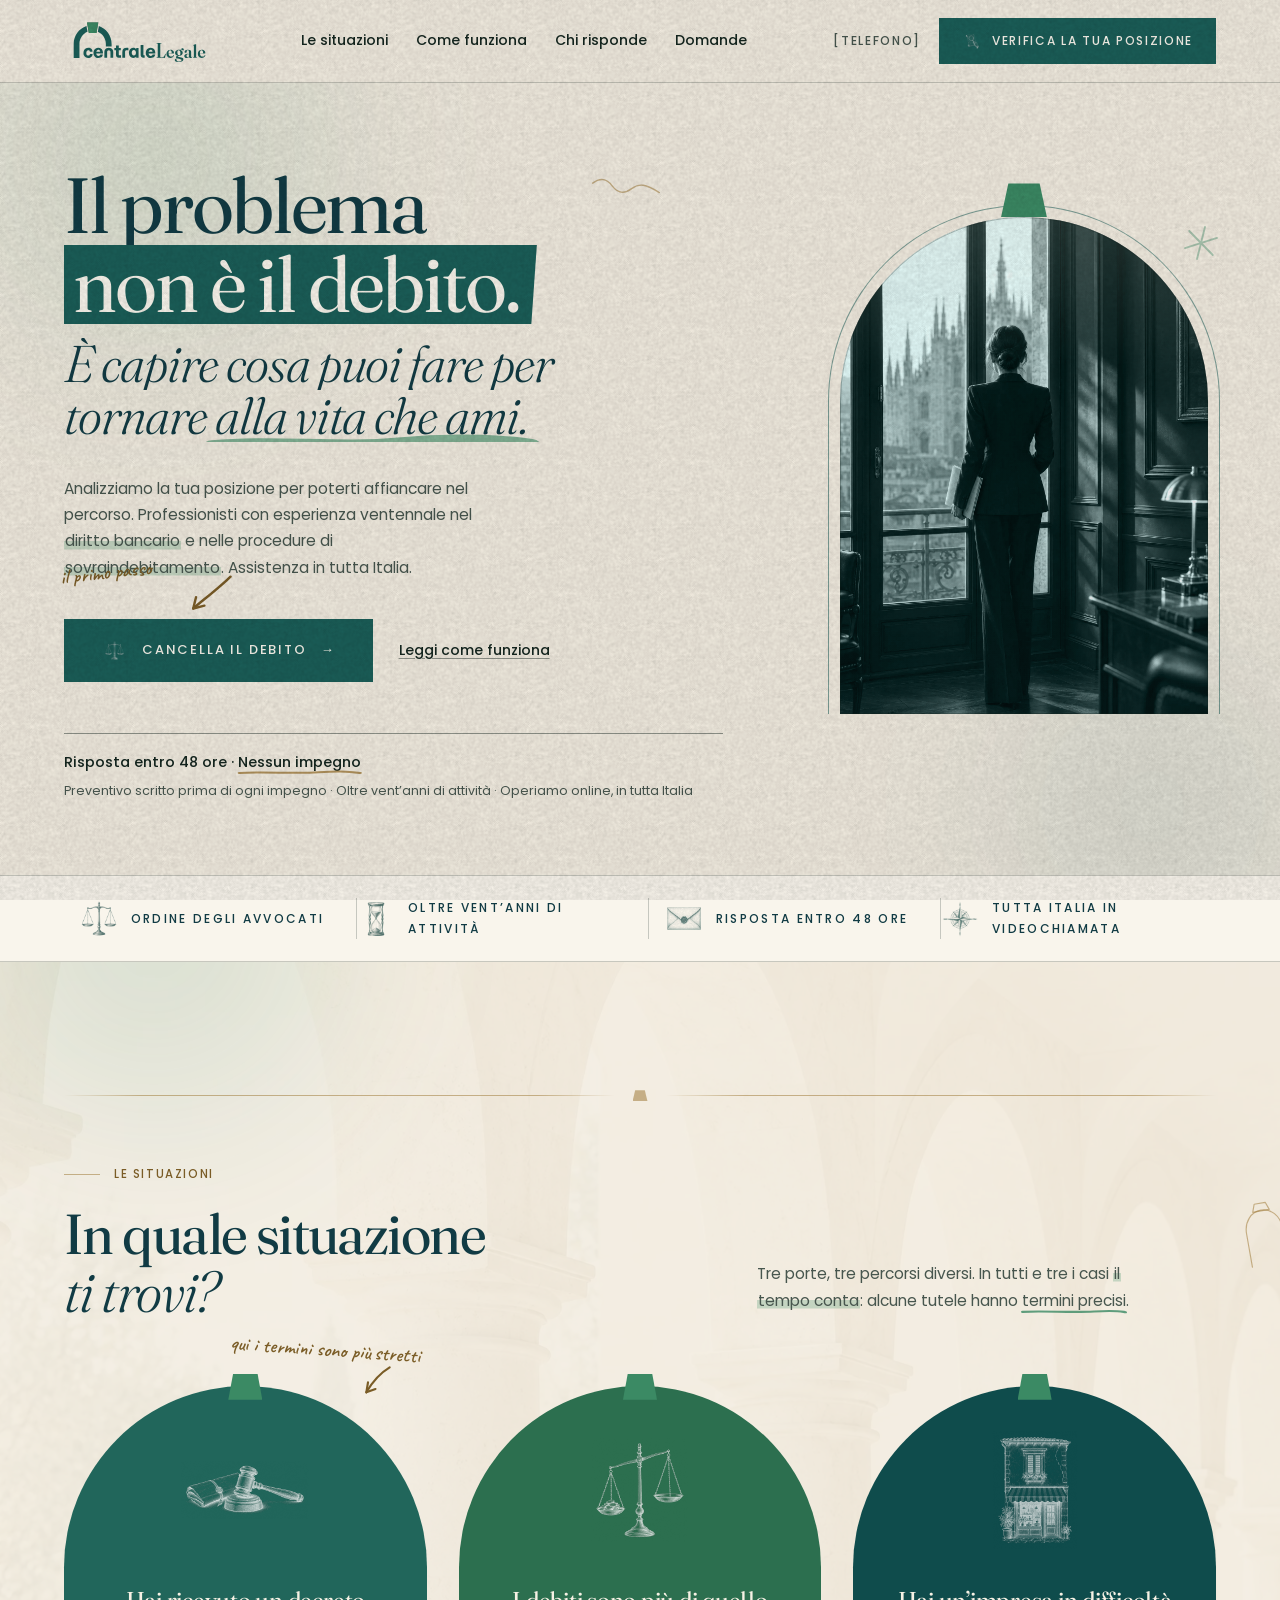
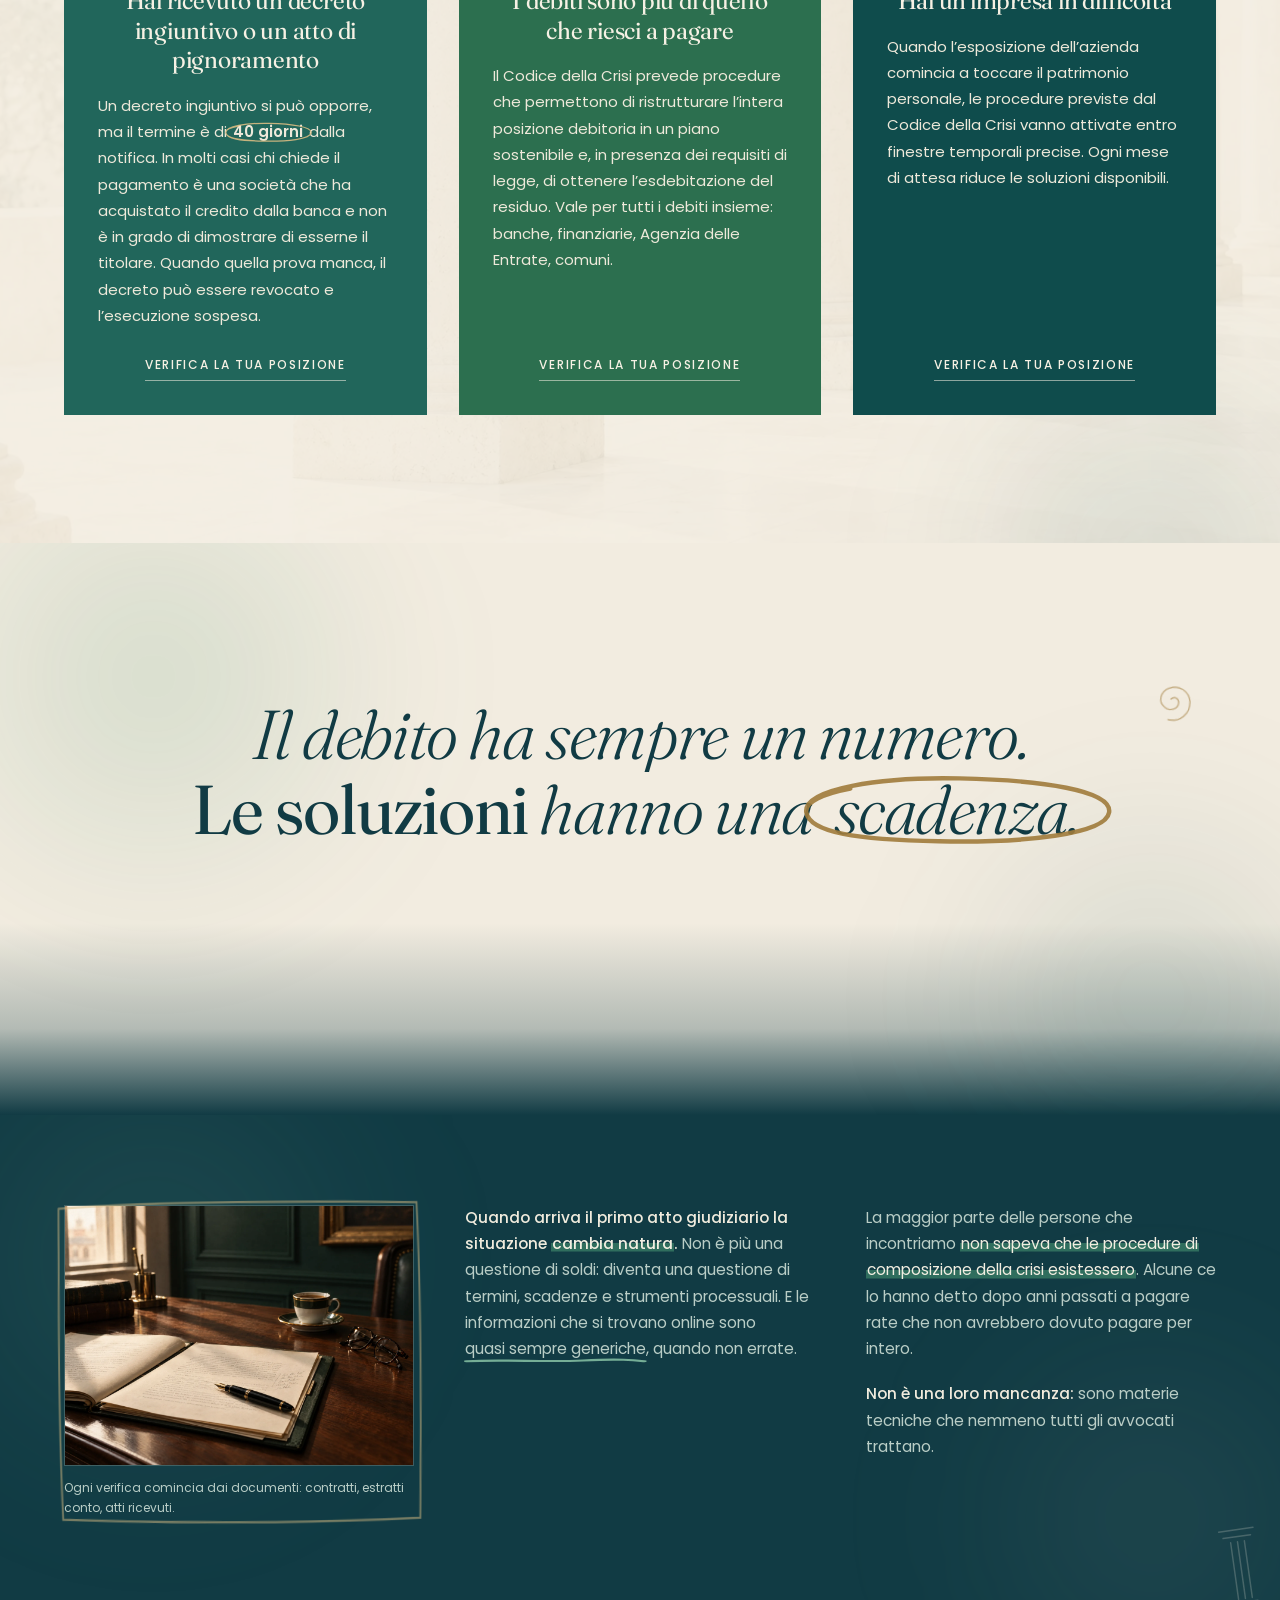
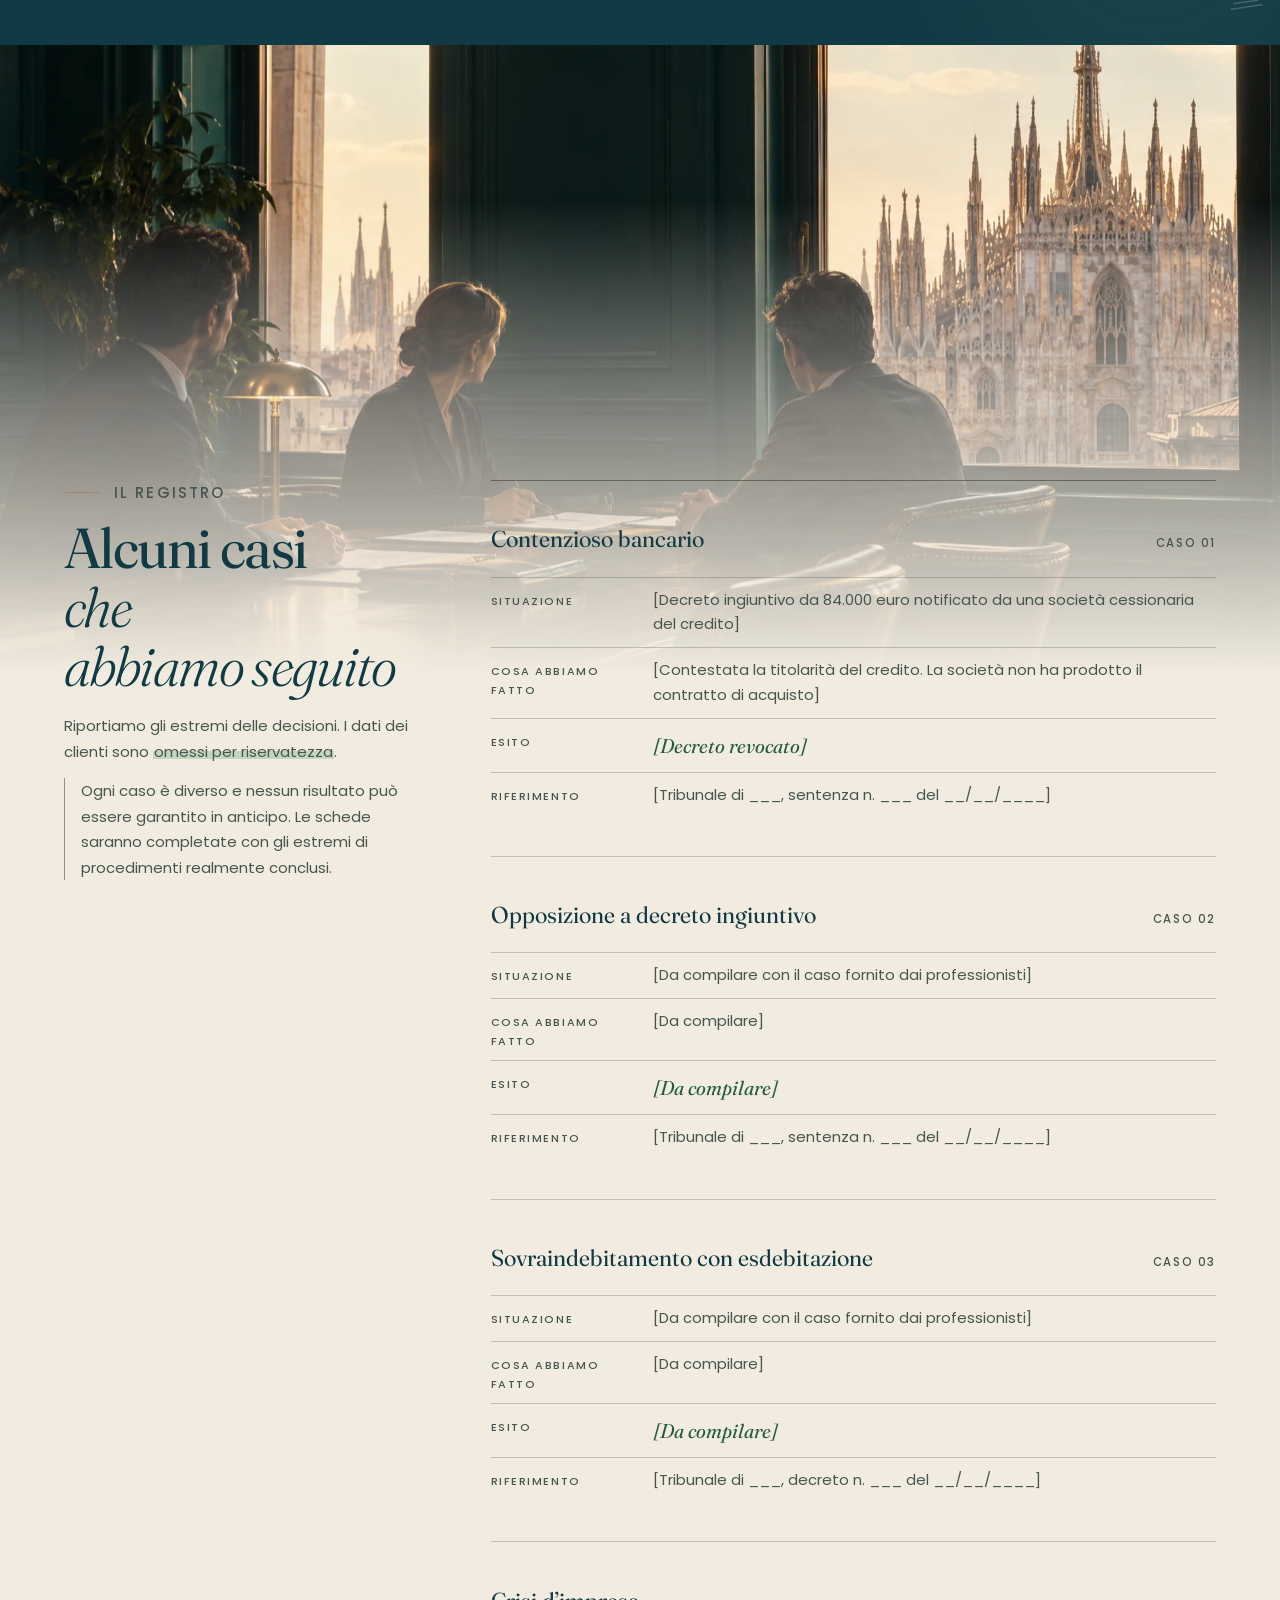
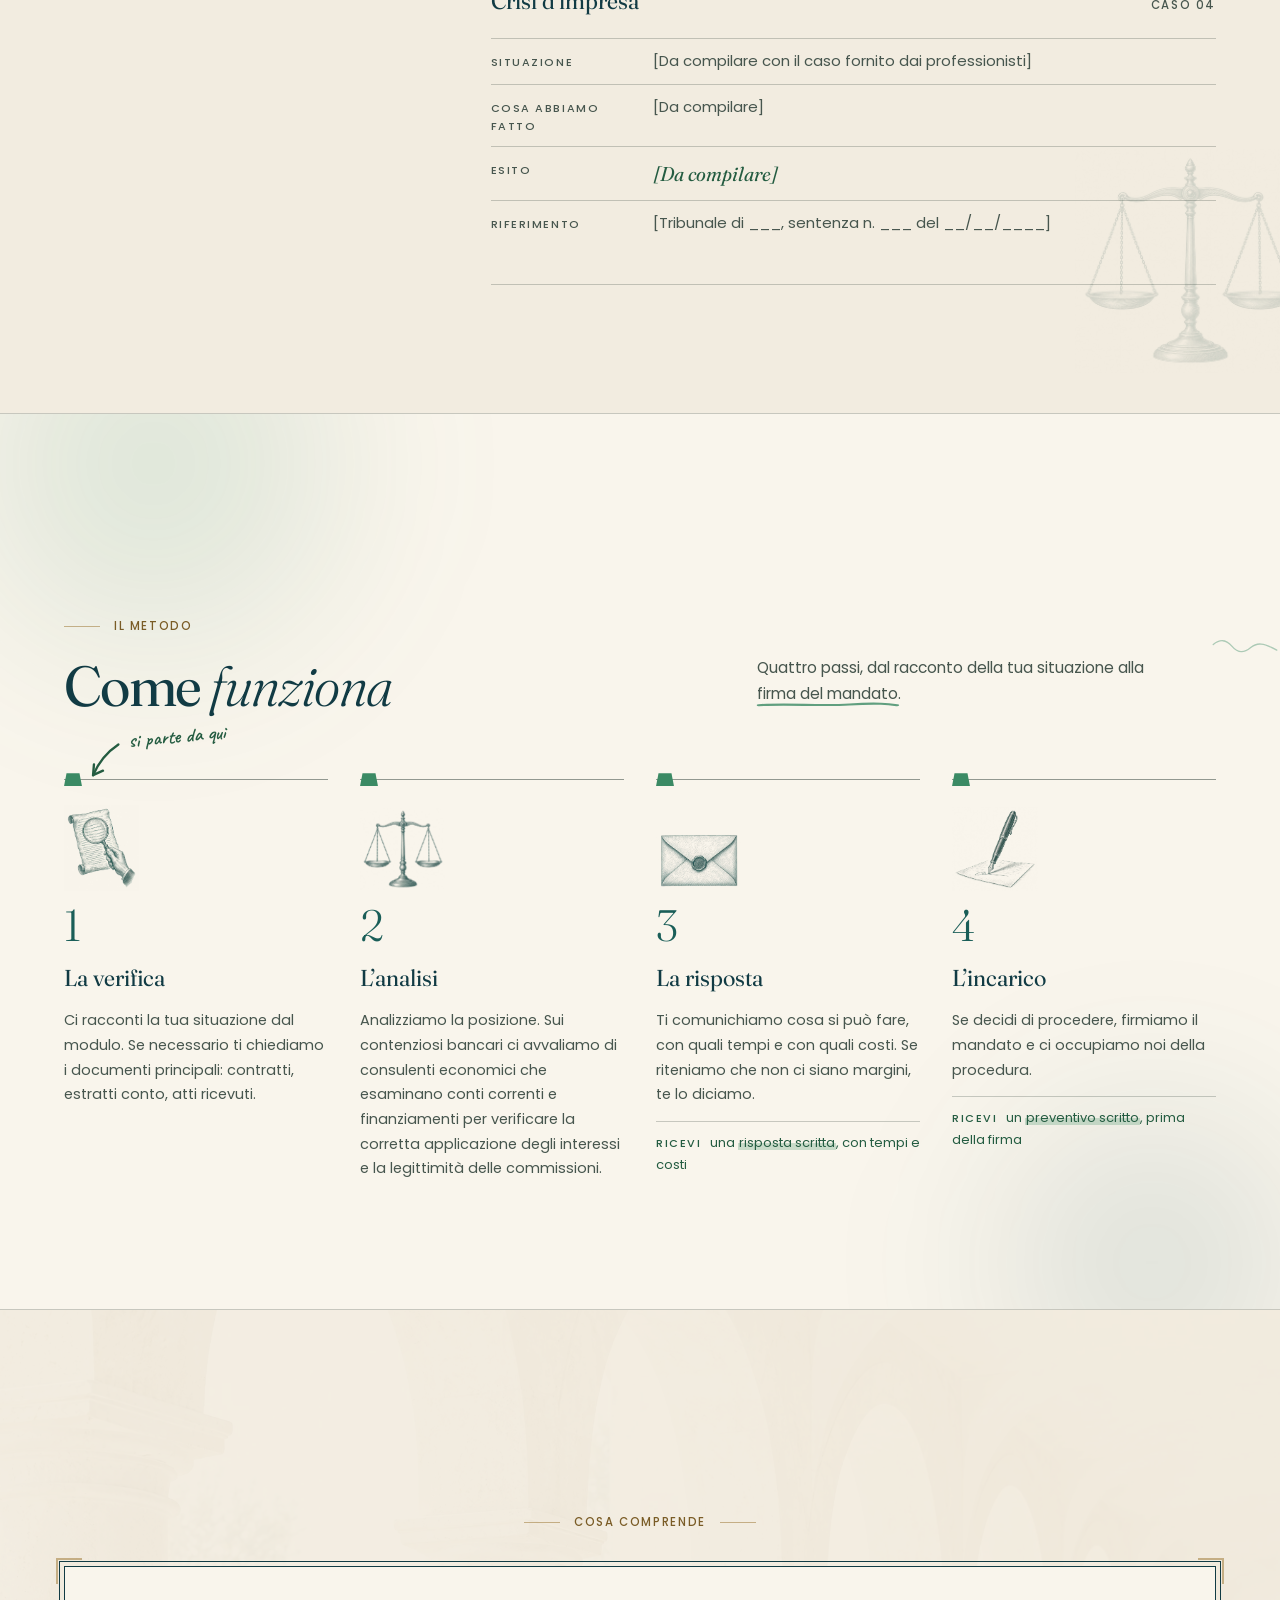
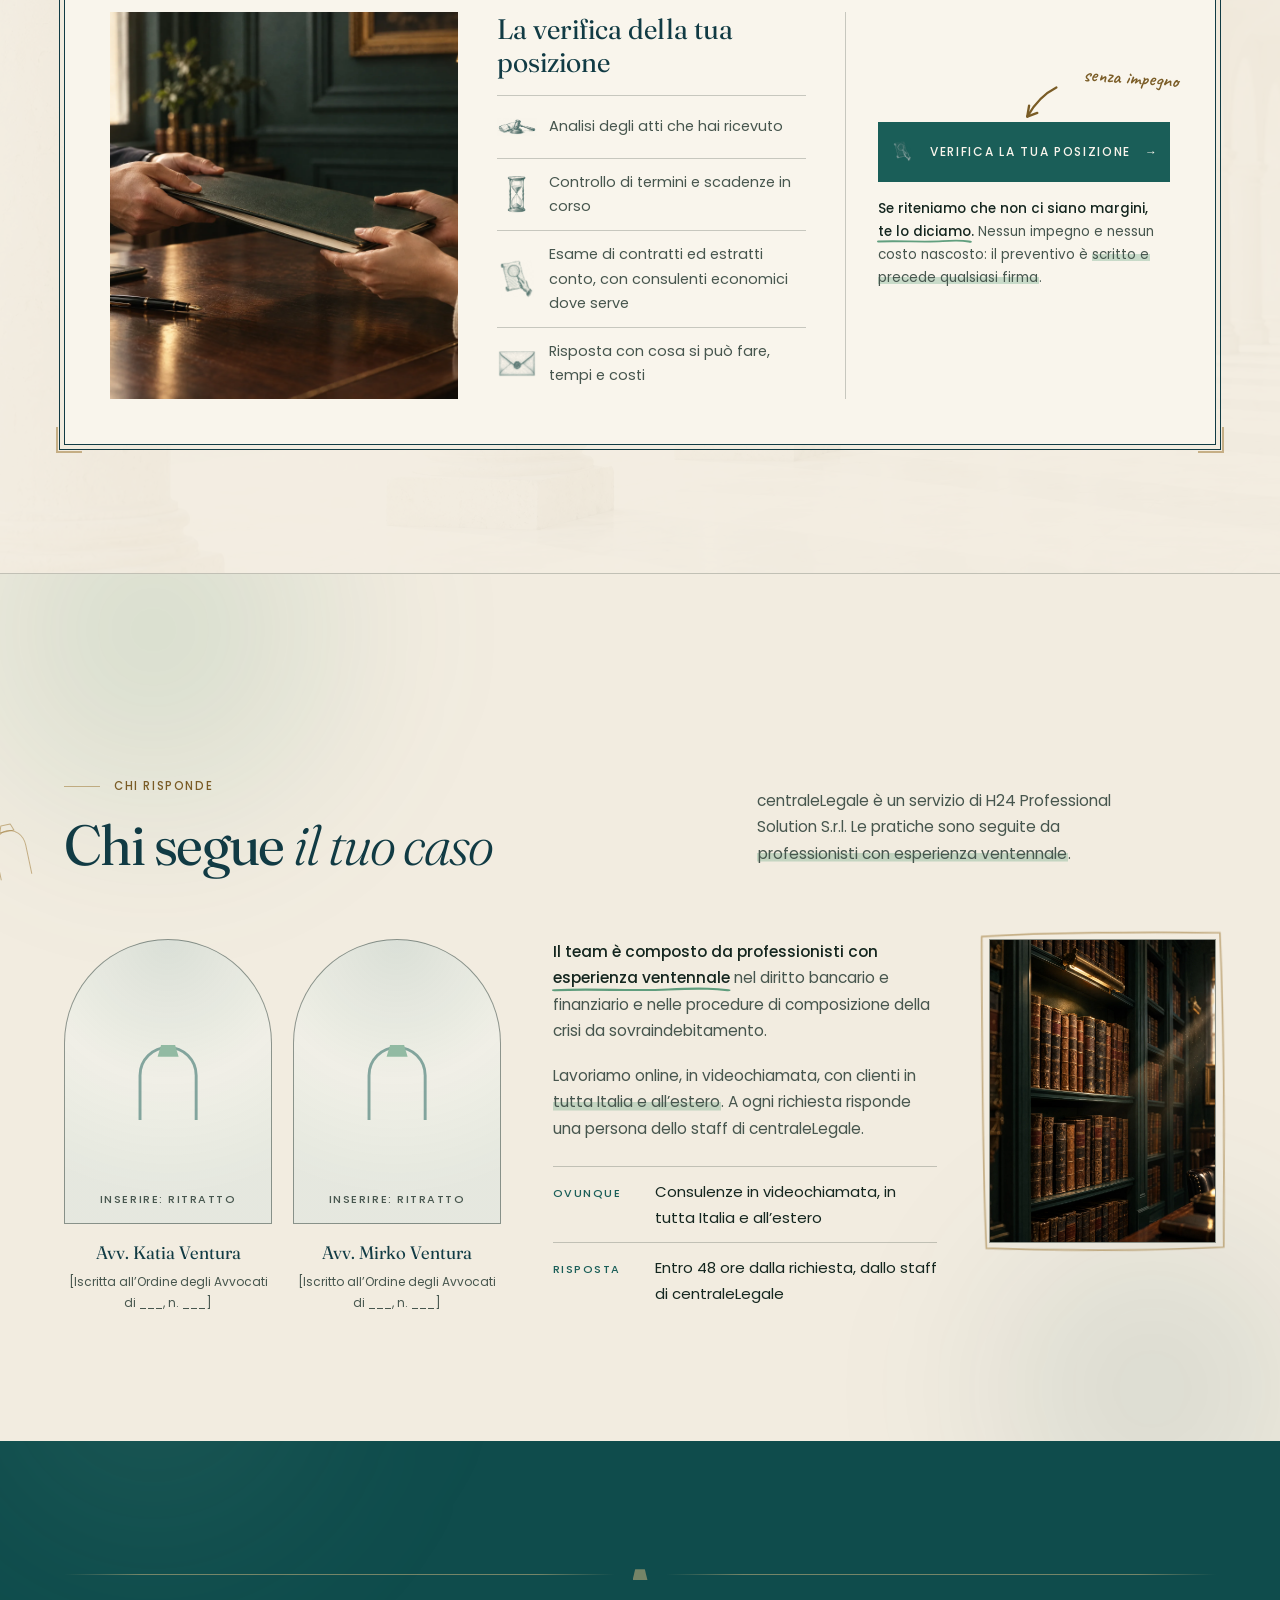
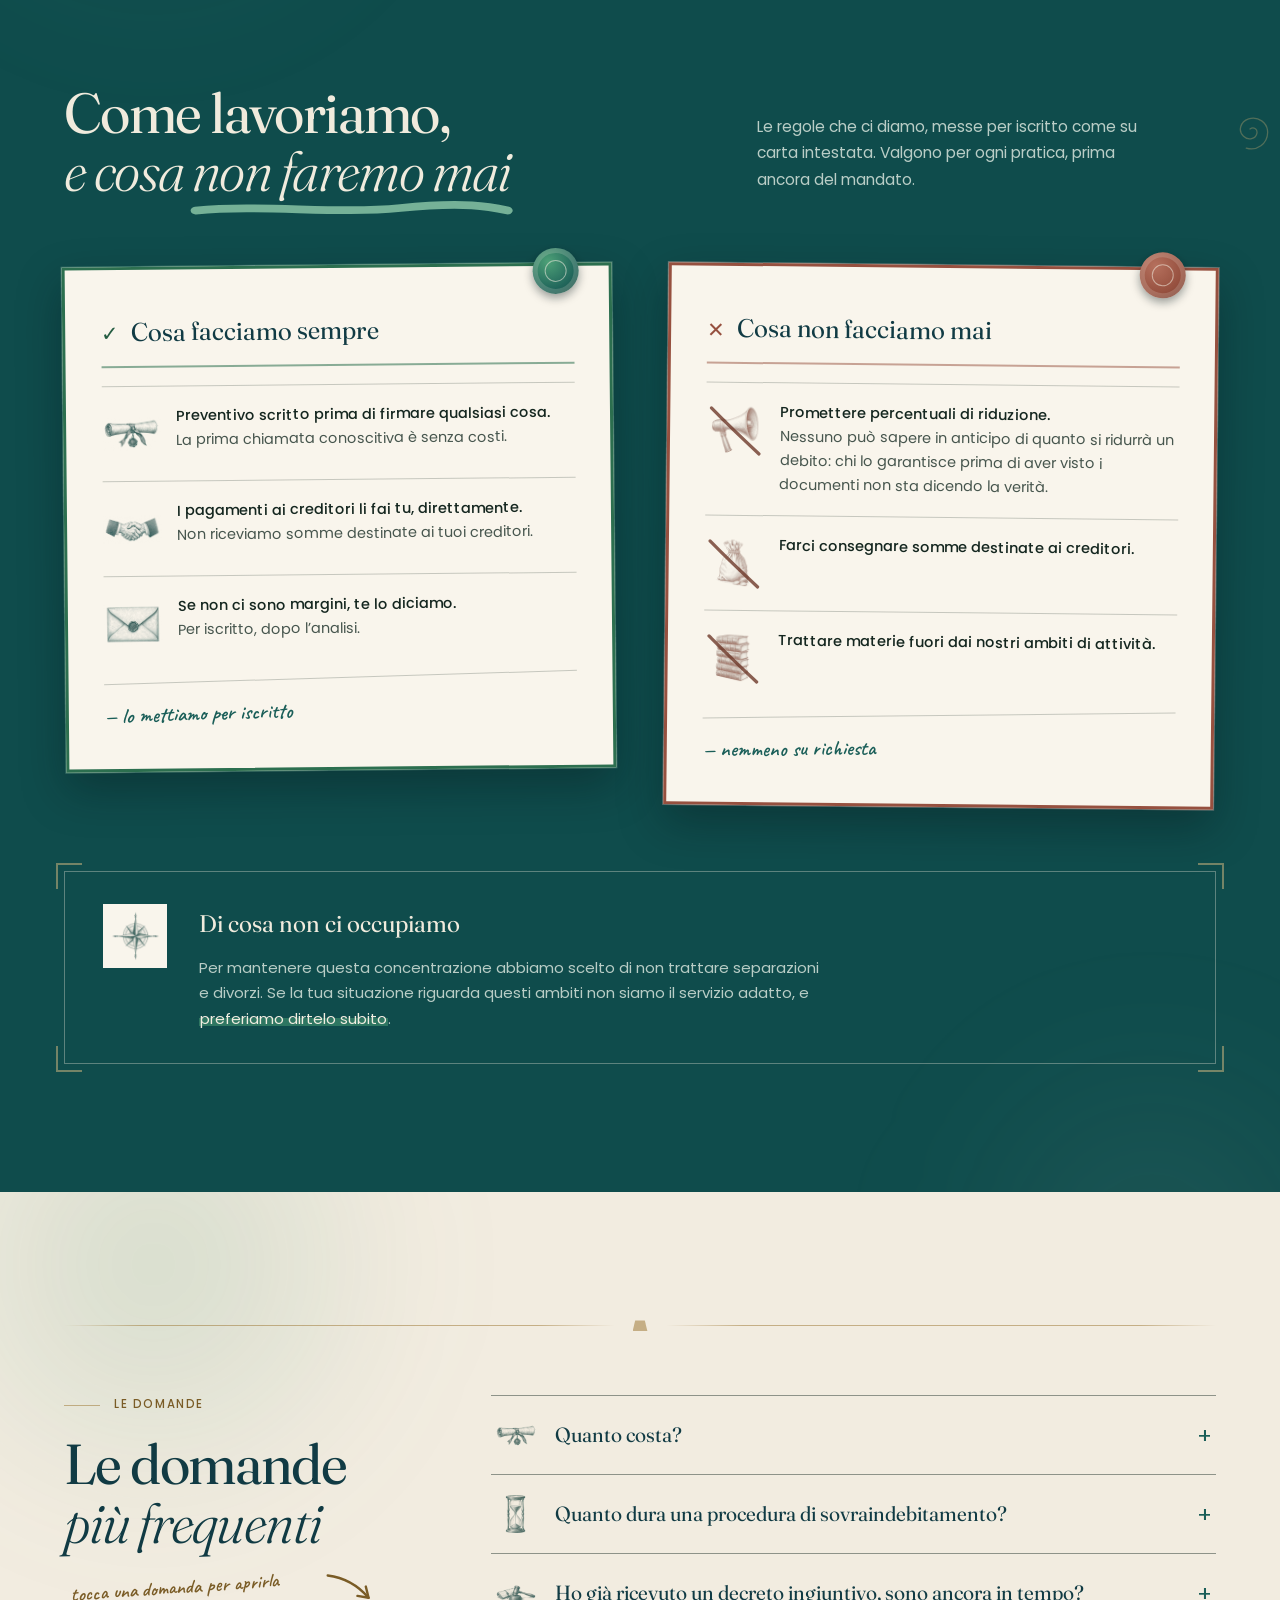
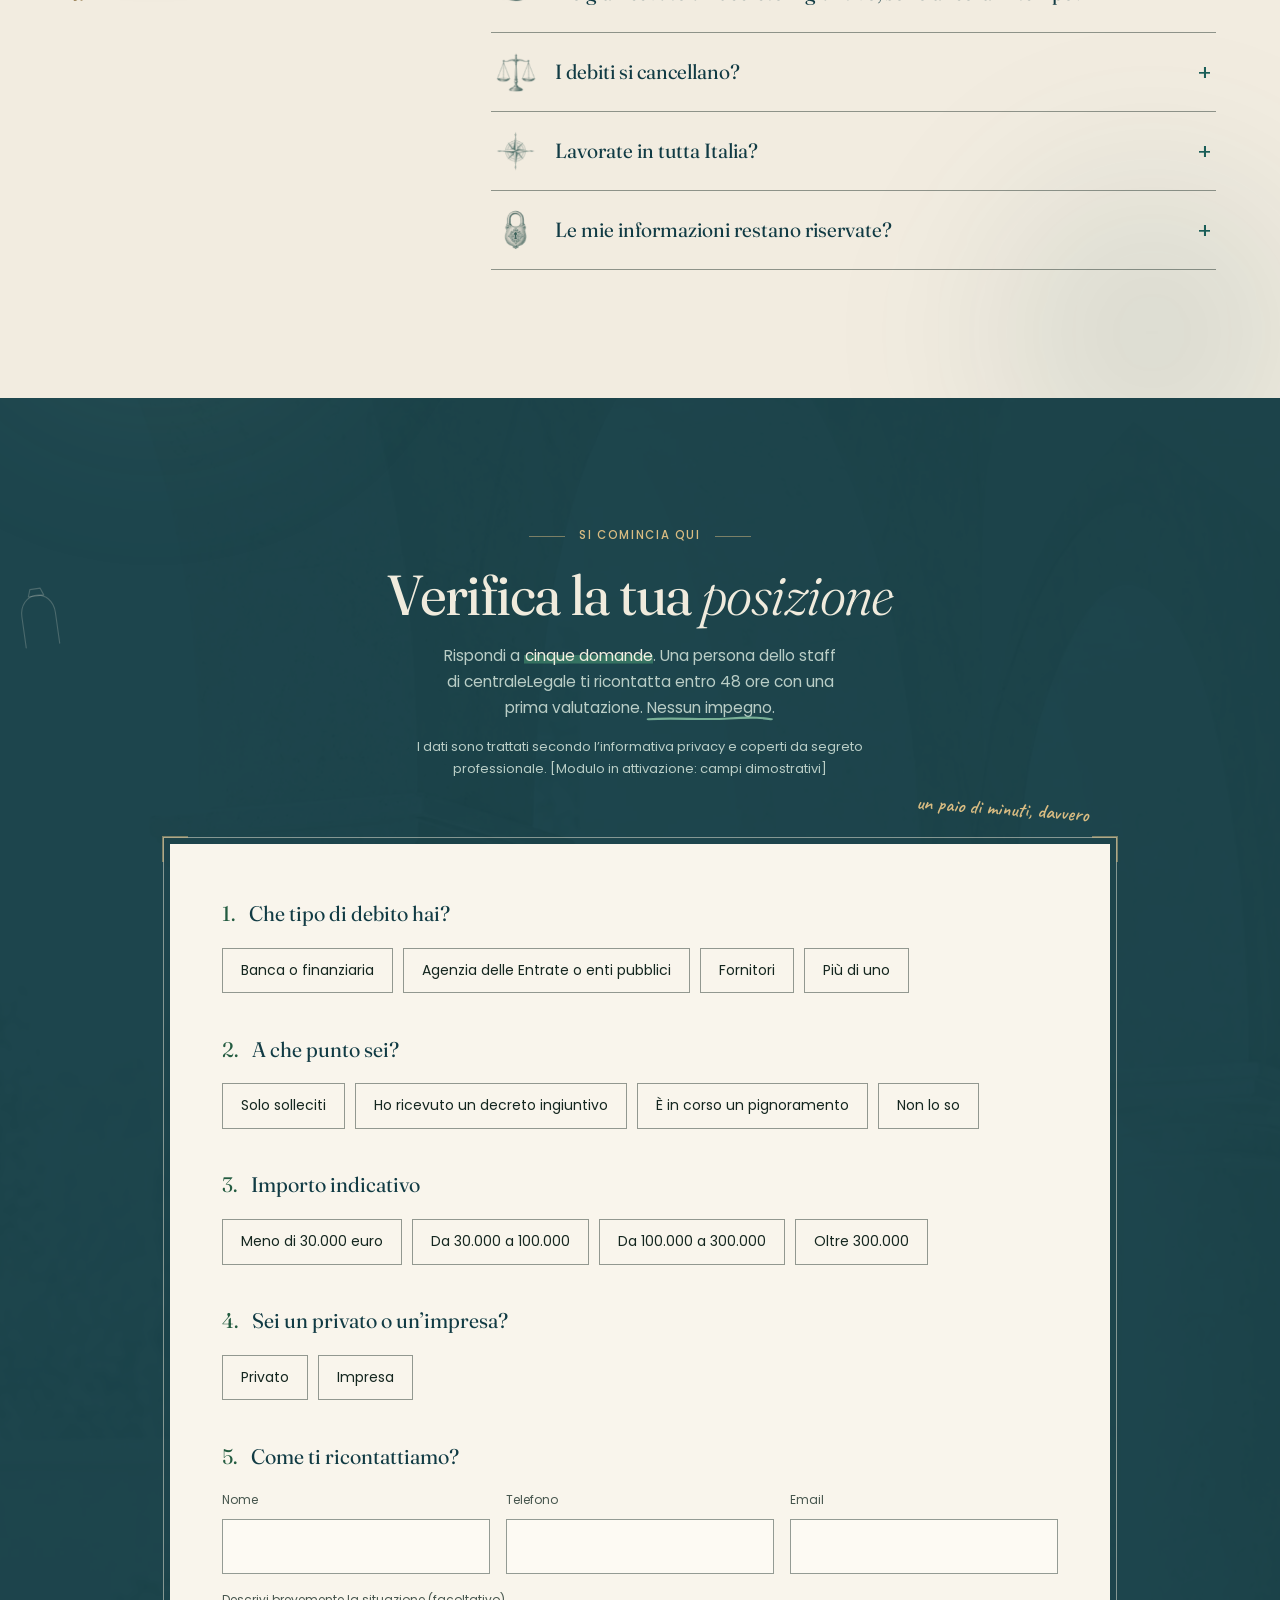
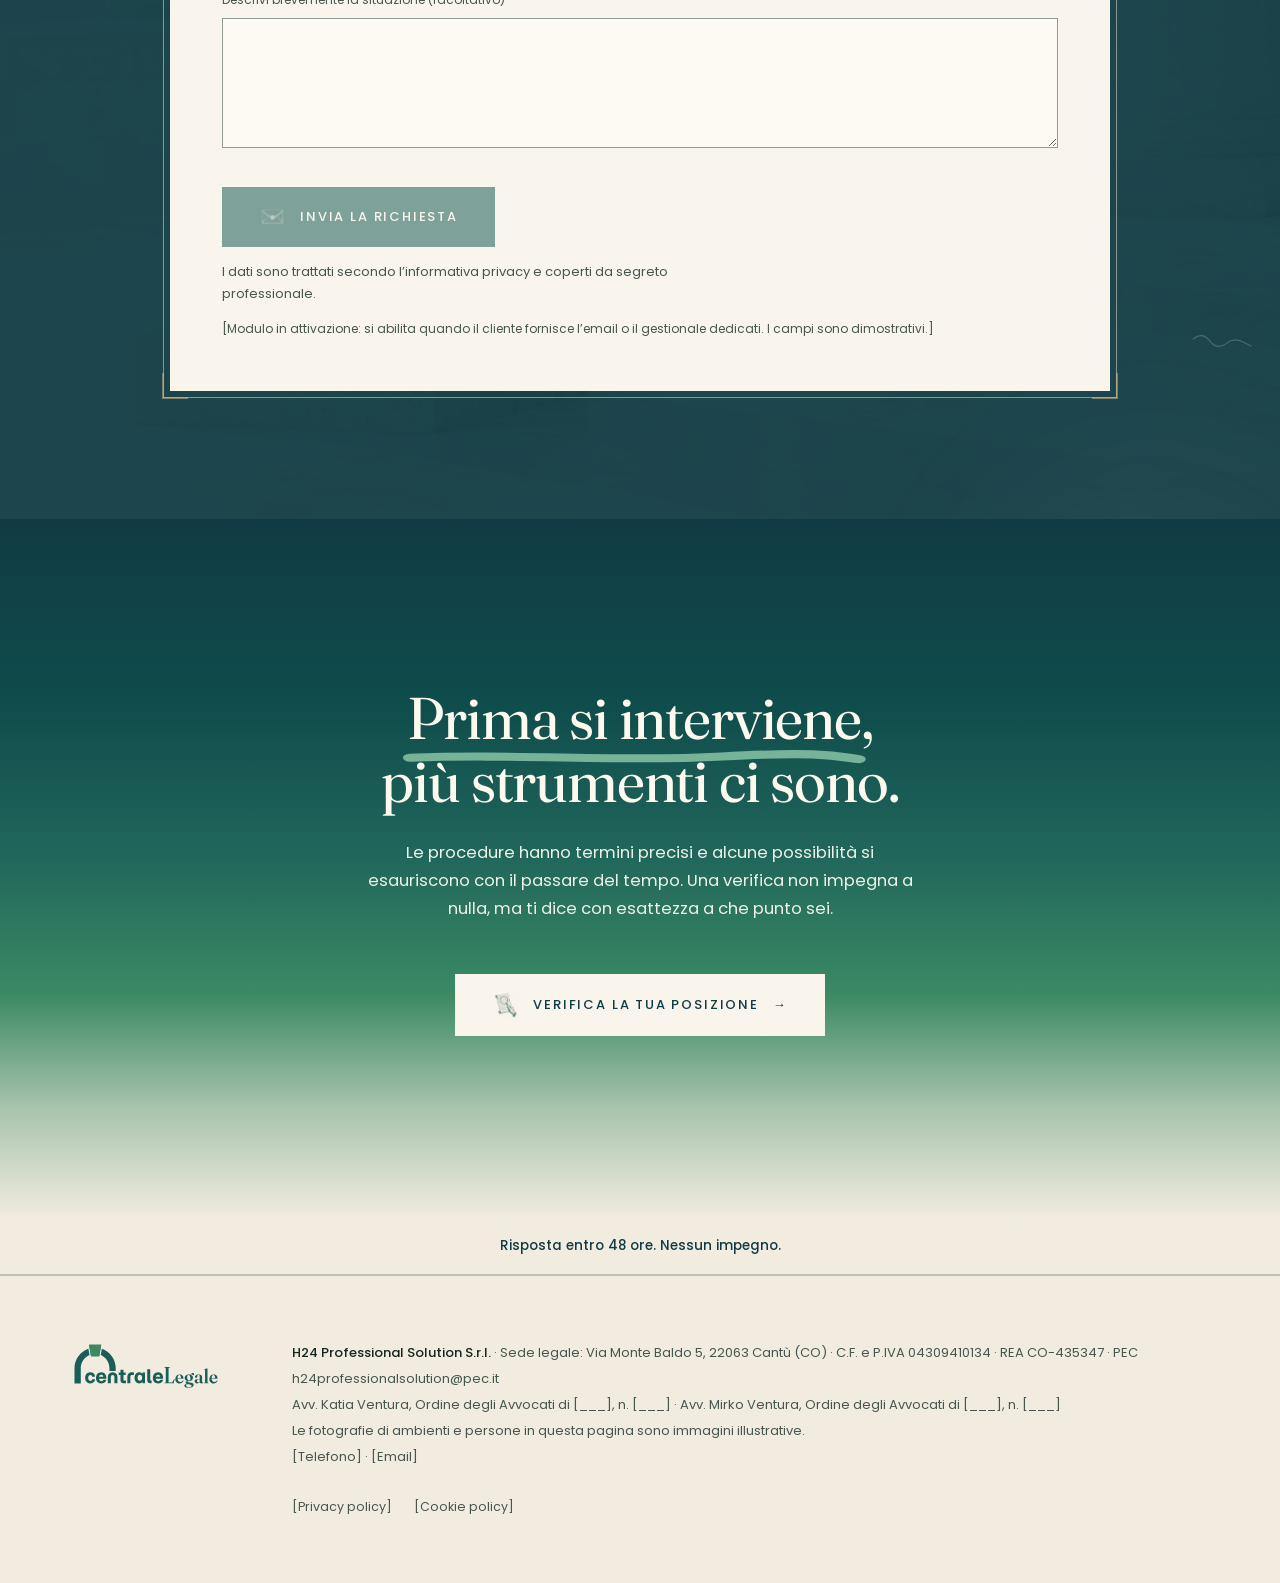
==== commit 9115bd3f: "Copy definitivo: dati H24 Professional Solution Srl, 48 ore, niente studio, online in tutta Italia -" ====
--- a/index.html
+++ b/index.html
@@ -4,7 +4,7 @@
 <meta charset="utf-8">
 <meta name="viewport" content="width=device-width, initial-scale=1">
 <title>centraleLegale — Verifica la tua posizione debitoria</title>
-<meta name="description" content="Studio legale dedicato al diritto bancario e alle procedure di sovraindebitamento. Verifica la tua posizione: risposta scritta, nessun impegno. Assistenza in tutta Italia.">
+<meta name="description" content="Professionisti con esperienza ventennale nel diritto bancario e nelle procedure di sovraindebitamento. Verifica la tua posizione: risposta scritta, nessun impegno. Assistenza in tutta Italia.">
 <link rel="icon" href="assets/img/favicon-32x32.png" sizes="32x32">
 <link rel="apple-touch-icon" href="assets/img/apple-touch-icon.png">
 <link rel="stylesheet" href="assets/css/main.css">
@@ -23,7 +23,7 @@
   <nav class="nav__links" aria-label="Sezioni della pagina">
     <a href="#situazioni">Le situazioni</a>
     <a href="#metodo">Come funziona</a>
-    <a href="#studio">Lo studio</a>
+    <a href="#studio">Chi risponde</a>
     <a href="#domande">Domande</a>
   </nav>
   <div class="nav__meta">
@@ -35,7 +35,7 @@
 <div class="stickybar">
   <a class="stickybar__logo" href="#top" aria-label="centraleLegale"><img src="assets/img/Marchio.Colori.svg" alt="centraleLegale" width="180" height="55"></a>
   <div class="stickybar__right">
-    <span class="stickybar__tempo">Risposta entro <span class="segnaposto">[tempo]</span> · Nessun impegno</span>
+    <span class="stickybar__tempo">Risposta entro 48 ore · Nessun impegno</span>
     <a class="stickybar__cta" href="#verifica"><img class="cta__icona" src="assets/img/icone/bianche/lente.webp" alt="" width="480" height="480"><span class="cta-esteso">Verifica la tua posizione</span><span class="cta-corto">Verifica ora</span></a>
   </div>
 </div>
@@ -56,7 +56,7 @@
           <span class="riga riga--sub" style="--d:140ms; margin-top:0.28em"><span><em>È capire cosa puoi fare per</em></span></span>
           <span class="riga riga--sub" style="--d:210ms"><span><em>tornare <span class="evidenzia">alla vita che ami.<svg viewBox="0 0 300 24" preserveAspectRatio="none" aria-hidden="true"><path pathLength="1" d="M4 16 C 60 8, 120 20, 176 12 S 280 10, 296 14"/></svg></span></em></span></span>
         </h1>
-        <p class="hero__lead rv" style="--d:260ms">Analizziamo la tua posizione per poterti affiancare nel percorso. Uno studio legale dedicato al <span class="hi">diritto bancario</span> e alle procedure di <span class="hi">sovraindebitamento</span>. Assistenza in tutta Italia.</p>
+        <p class="hero__lead rv" style="--d:260ms">Analizziamo la tua posizione per poterti affiancare nel percorso. Professionisti con esperienza ventennale nel <span class="hi">diritto bancario</span> e nelle procedure di <span class="hi">sovraindebitamento</span>. Assistenza in tutta Italia.</p>
         <p class="hero__cta-row rv" style="--d:330ms">
           <span class="con-appunto">
             <span class="appunto" style="left:-4px; top:-56px; --rot:-6deg" aria-hidden="true">il primo passo</span>
@@ -68,8 +68,8 @@
           <a class="hero__alt" href="#metodo">Leggi come funziona</a>
         </p>
         <div class="hero__fatti rv" style="--d:400ms">
-          <p class="f1">Risposta entro <span class="segnaposto">[tempo]</span> · <span class="sotto sotto--oro">Nessun impegno<svg viewBox="0 0 200 14" preserveAspectRatio="none" aria-hidden="true"><path pathLength="1" d="M4 9 C 45 4, 90 12, 130 7 S 185 6, 196 9"/></svg></span></p>
-          <p class="f2">Preventivo scritto prima di ogni impegno · Oltre vent’anni di attività · Cantù e Milano</p>
+          <p class="f1">Risposta entro 48 ore · <span class="sotto sotto--oro">Nessun impegno<svg viewBox="0 0 200 14" preserveAspectRatio="none" aria-hidden="true"><path pathLength="1" d="M4 9 C 45 4, 90 12, 130 7 S 185 6, 196 9"/></svg></span></p>
+          <p class="f2">Preventivo scritto prima di ogni impegno · Oltre vent’anni di attività · Operiamo online, in tutta Italia</p>
         </div>
       </div>
       <figure class="hero__foto">
@@ -86,11 +86,11 @@
     </div>
   </section>
 
-  <aside class="targa" aria-label="Lo studio in sintesi">
+  <aside class="targa" aria-label="Il servizio in sintesi">
     <ul class="targa__list caps">
       <li class="targa__item"><img class="targa__icona" src="assets/img/icone/bilancia.webp" alt="" width="480" height="470" loading="lazy"><span>Ordine degli Avvocati</span></li>
       <li class="targa__item"><img class="targa__icona" src="assets/img/icone/clessidra.webp" alt="" width="263" height="480" loading="lazy"><span>Oltre vent’anni di attività</span></li>
-      <li class="targa__item"><img class="targa__icona" src="assets/img/icone/bottega.webp" alt="" width="347" height="480" loading="lazy"><span>Cantù e Milano</span></li>
+      <li class="targa__item"><img class="targa__icona" src="assets/img/icone/busta.webp" alt="" width="480" height="342" loading="lazy"><span>Risposta entro 48 ore</span></li>
       <li class="targa__item"><img class="targa__icona" src="assets/img/icone/bussola.webp" alt="" width="472" height="480" loading="lazy"><span>Tutta Italia in videochiamata</span></li>
     </ul>
   </aside>
@@ -190,7 +190,7 @@
         <p class="section__kicker rv">Il registro</p>
         <h2 class="section__title rv" id="casi-title">Alcuni casi<br><em>che abbiamo&nbsp;seguito</em></h2>
         <p class="rv" style="--d:100ms">Riportiamo gli estremi delle decisioni. I dati dei clienti sono <span class="hi">omessi per riservatezza</span>.</p>
-        <p class="casi__nota rv" style="--d:180ms">Ogni caso è diverso e nessun risultato può essere garantito in anticipo. Le schede saranno completate con gli estremi di procedimenti realmente conclusi dello studio.</p>
+        <p class="casi__nota rv" style="--d:180ms">Ogni caso è diverso e nessun risultato può essere garantito in anticipo. Le schede saranno completate con gli estremi di procedimenti realmente conclusi.</p>
       </div>
       <div class="casi__list">
         <article class="caso rv">
@@ -202,21 +202,21 @@
         </article>
         <article class="caso rv" style="--d:80ms">
           <div class="caso__testata"><h3 class="caso__tipo">Opposizione a decreto ingiuntivo</h3><span class="caso__tag caps num">Caso 02</span></div>
-          <div class="caso__voce"><span class="caso__label caps">Situazione</span><p class="caso__valore segnaposto">[Da compilare con il caso fornito dallo studio]</p></div>
+          <div class="caso__voce"><span class="caso__label caps">Situazione</span><p class="caso__valore segnaposto">[Da compilare con il caso fornito dai professionisti]</p></div>
           <div class="caso__voce"><span class="caso__label caps">Cosa abbiamo fatto</span><p class="caso__valore segnaposto">[Da compilare]</p></div>
           <div class="caso__voce caso__esito"><span class="caso__label caps">Esito</span><p class="caso__valore segnaposto">[Da compilare]</p></div>
           <div class="caso__voce"><span class="caso__label caps">Riferimento</span><p class="caso__valore segnaposto">[Tribunale di ___, sentenza n. ___ del __/__/____]</p></div>
         </article>
         <article class="caso rv" style="--d:80ms">
           <div class="caso__testata"><h3 class="caso__tipo">Sovraindebitamento con esdebitazione</h3><span class="caso__tag caps num">Caso 03</span></div>
-          <div class="caso__voce"><span class="caso__label caps">Situazione</span><p class="caso__valore segnaposto">[Da compilare con il caso fornito dallo studio]</p></div>
+          <div class="caso__voce"><span class="caso__label caps">Situazione</span><p class="caso__valore segnaposto">[Da compilare con il caso fornito dai professionisti]</p></div>
           <div class="caso__voce"><span class="caso__label caps">Cosa abbiamo fatto</span><p class="caso__valore segnaposto">[Da compilare]</p></div>
           <div class="caso__voce caso__esito"><span class="caso__label caps">Esito</span><p class="caso__valore segnaposto">[Da compilare]</p></div>
           <div class="caso__voce"><span class="caso__label caps">Riferimento</span><p class="caso__valore segnaposto">[Tribunale di ___, decreto n. ___ del __/__/____]</p></div>
         </article>
         <article class="caso rv" style="--d:80ms">
           <div class="caso__testata"><h3 class="caso__tipo">Crisi d’impresa</h3><span class="caso__tag caps num">Caso 04</span></div>
-          <div class="caso__voce"><span class="caso__label caps">Situazione</span><p class="caso__valore segnaposto">[Da compilare con il caso fornito dallo studio]</p></div>
+          <div class="caso__voce"><span class="caso__label caps">Situazione</span><p class="caso__valore segnaposto">[Da compilare con il caso fornito dai professionisti]</p></div>
           <div class="caso__voce"><span class="caso__label caps">Cosa abbiamo fatto</span><p class="caso__valore segnaposto">[Da compilare]</p></div>
           <div class="caso__voce caso__esito"><span class="caso__label caps">Esito</span><p class="caso__valore segnaposto">[Da compilare]</p></div>
           <div class="caso__voce"><span class="caso__label caps">Riferimento</span><p class="caso__valore segnaposto">[Tribunale di ___, sentenza n. ___ del __/__/____]</p></div>
@@ -317,10 +317,10 @@
       </span>
       <header class="section__head section__head--split">
         <div>
-          <p class="section__kicker rv">Lo studio</p>
+          <p class="section__kicker rv">Chi risponde</p>
           <h2 class="section__title rv" id="studio-title">Chi segue <em>il tuo caso</em></h2>
         </div>
-        <p class="section__intro rv" style="--d:120ms"><span class="segnaposto">[Nome del marchio]</span> è il servizio di <span class="segnaposto">[ragione sociale]</span>. Le pratiche sono seguite dallo <span class="hi">Studio Ventura Associati</span>.</p>
+        <p class="section__intro rv" style="--d:120ms">centraleLegale è un servizio di H24 Professional Solution S.r.l. Le pratiche sono seguite da <span class="hi">professionisti con esperienza ventennale</span>.</p>
       </header>
       <div class="studio__grid">
         <div class="studio__ritratti">
@@ -348,12 +348,11 @@
           </figure>
         </div>
         <div class="studio__testo rv" style="--d:160ms">
-          <p><strong>Lo studio è attivo da <span class="sotto">oltre vent’anni<svg viewBox="0 0 200 14" preserveAspectRatio="none" aria-hidden="true"><path pathLength="1" d="M4 9 C 45 4, 90 12, 130 7 S 185 6, 196 9"/></svg></span></strong> e concentra la sua attività nel diritto bancario e finanziario e nelle procedure di composizione della crisi da sovraindebitamento.</p>
-          <p>Riceviamo su appuntamento e lavoriamo in videochiamata con clienti in <span class="hi">tutta Italia e all’estero</span>.</p>
+          <p><strong>Il team è composto da professionisti con <span class="sotto">esperienza ventennale<svg viewBox="0 0 200 14" preserveAspectRatio="none" aria-hidden="true"><path pathLength="1" d="M4 9 C 45 4, 90 12, 130 7 S 185 6, 196 9"/></svg></span></strong> nel diritto bancario e finanziario e nelle procedure di composizione della crisi da sovraindebitamento.</p>
+          <p>Lavoriamo online, in videochiamata, con clienti in <span class="hi">tutta Italia e all’estero</span>. A ogni richiesta risponde una persona dello staff di centraleLegale.</p>
           <ul class="studio__sedi">
-            <li><span class="caps">Cantù</span><span>Via Giulio Carcano 14, Cantù (CO)</span></li>
-            <li><span class="caps">Milano</span><span>Via Monte Napoleone 8, Milano</span></li>
             <li><span class="caps">Ovunque</span><span>Consulenze in videochiamata, in tutta Italia e all’estero</span></li>
+            <li><span class="caps">Risposta</span><span>Entro 48 ore dalla richiesta, dallo staff di centraleLegale</span></li>
           </ul>
         </div>
         <figure class="studio__figura cornice-mano rv" style="--d:240ms">
@@ -386,7 +385,7 @@
           <ul>
             <li>
               <span class="carta__icona" aria-hidden="true"><img src="assets/img/icone/pergamena.webp" alt="" width="480" height="265" loading="lazy"></span>
-              <div><strong>Preventivo scritto prima di firmare qualsiasi cosa.</strong> <span class="segnaposto">[La prima verifica ha un costo di ___ euro / La prima verifica è senza costi]</span></div>
+              <div><strong>Preventivo scritto prima di firmare qualsiasi cosa.</strong> La prima chiamata conoscitiva è senza costi.</div>
             </li>
             <li>
               <span class="carta__icona" aria-hidden="true"><img src="assets/img/icone/stretta.webp" alt="" width="480" height="229" loading="lazy"></span>
@@ -423,7 +422,7 @@
         <span class="esclusioni__icona" aria-hidden="true"><img src="assets/img/icone/bussola.webp" alt="" width="472" height="480" loading="lazy"></span>
         <div>
           <h3 class="esclusioni__titolo">Di cosa non ci occupiamo</h3>
-          <p class="esclusioni__testo">Per mantenere questa concentrazione abbiamo scelto di non trattare: <span class="segnaposto">[elenco delle materie escluse, da confermare con lo studio]</span>. Se la tua situazione rientra in questi ambiti non siamo lo studio adatto, e <span class="hi hi--scuro">preferiamo dirtelo subito</span>.</p>
+          <p class="esclusioni__testo">Per mantenere questa concentrazione abbiamo scelto di non trattare separazioni e divorzi. Se la tua situazione riguarda questi ambiti non siamo il servizio adatto, e <span class="hi hi--scuro">preferiamo dirtelo subito</span>.</p>
         </div>
       </div>
     </div>
@@ -448,7 +447,7 @@
         <div class="faq__list rv" style="--d:120ms">
           <details class="faq__item">
             <summary><img class="faq__icona" src="assets/img/icone/pergamena.webp" alt="" width="480" height="265" loading="lazy"><span>Quanto costa?</span></summary>
-            <p class="faq__risposta"><span class="segnaposto">[Da completare]</span>. Il preventivo è sempre <span class="hi">scritto e precede qualsiasi impegno</span>.</p>
+            <p class="faq__risposta">Ogni caso ha una storia a sé. Il preventivo è sempre <span class="hi">scritto e precede qualsiasi impegno</span>, e la prima chiamata conoscitiva è senza costi.</p>
           </details>
           <details class="faq__item">
             <summary><img class="faq__icona" src="assets/img/icone/clessidra.webp" alt="" width="263" height="480" loading="lazy"><span>Quanto dura una procedura di sovraindebitamento?</span></summary>
@@ -488,7 +487,7 @@
       <header class="verifica__head">
         <p class="section__kicker section__kicker--scuro section__kicker--centro rv">Si comincia qui</p>
         <h2 class="section__title rv" id="verifica-title">Verifica la tua <em>posizione</em></h2>
-        <p class="section__intro rv" style="--d:110ms">Rispondi a <span class="hi hi--scuro">cinque domande</span>. Ti ricontattiamo entro <span class="segnaposto">[tempo]</span> con una prima valutazione. <span class="sotto sotto--scuro">Nessun impegno<svg viewBox="0 0 200 14" preserveAspectRatio="none" aria-hidden="true"><path pathLength="1" d="M4 9 C 45 4, 90 12, 130 7 S 185 6, 196 9"/></svg></span>.</p>
+        <p class="section__intro rv" style="--d:110ms">Rispondi a <span class="hi hi--scuro">cinque domande</span>. Una persona dello staff di centraleLegale ti ricontatta entro 48 ore con una prima valutazione. <span class="sotto sotto--scuro">Nessun impegno<svg viewBox="0 0 200 14" preserveAspectRatio="none" aria-hidden="true"><path pathLength="1" d="M4 9 C 45 4, 90 12, 130 7 S 185 6, 196 9"/></svg></span>.</p>
         <p class="verifica__nota rv" style="--d:160ms">I dati sono trattati secondo l’informativa privacy e coperti da segreto professionale. <span class="segnaposto">[Modulo in attivazione: campi dimostrativi]</span></p>
       </header>
       <div class="verifica__strumento angoli angoli--scuro rv" style="--d:180ms"><i class="ang" aria-hidden="true"></i>
@@ -519,7 +518,7 @@
           <fieldset data-step="3">
             <legend><span class="num">3.</span> Importo indicativo</legend>
             <div class="opzioni">
-              <label class="opzione"><input type="radio" name="importo" value="Fino a 30.000 euro"><span class="num">Fino a 30.000 euro</span></label>
+              <label class="opzione"><input type="radio" name="importo" value="Meno di 30.000 euro"><span class="num">Meno di 30.000 euro</span></label>
               <label class="opzione"><input type="radio" name="importo" value="Da 30.000 a 100.000"><span class="num">Da 30.000 a 100.000</span></label>
               <label class="opzione"><input type="radio" name="importo" value="Da 100.000 a 300.000"><span class="num">Da 100.000 a 300.000</span></label>
               <label class="opzione"><input type="radio" name="importo" value="Oltre 300.000"><span class="num">Oltre 300.000</span></label>
@@ -565,7 +564,7 @@
   </section>
 
   <div class="alba__coda">
-    <p>Risposta entro <span class="segnaposto">[tempo]</span>. Nessun impegno.</p>
+    <p>Risposta entro 48 ore. Nessun impegno.</p>
   </div>
 
 </main>
@@ -576,8 +575,7 @@
       <img src="assets/img/Marchio.Colori.svg" alt="centraleLegale" width="180" height="55">
     </a>
     <address class="footer__dati">
-      <span class="segnaposto">[Ragione sociale]</span> · Sede legale: <span class="segnaposto">[indirizzo]</span> · Partita IVA: <span class="segnaposto">[numero]</span><br>
-      <strong>Studio Ventura Associati</strong> — Via Giulio Carcano 14, Cantù (CO) · Via Monte Napoleone 8, Milano<br>
+      <strong>H24 Professional Solution S.r.l.</strong> · Sede legale: Via Monte Baldo 5, 22063 Cantù (CO) · C.F. e P.IVA 04309410134 · REA CO-435347 · PEC h24professionalsolution@pec.it<br>
       Avv. Katia Ventura, Ordine degli Avvocati di <span class="segnaposto">[___]</span>, n. <span class="segnaposto">[___]</span> ·
       Avv. Mirko Ventura, Ordine degli Avvocati di <span class="segnaposto">[___]</span>, n. <span class="segnaposto">[___]</span><br>
       Le fotografie di ambienti e persone in questa pagina sono immagini illustrative.<br>
--- a/assets/css/main.css
+++ b/assets/css/main.css
@@ -193,8 +193,8 @@
   z-index: 2;
 }
 .hero__arch-clip { display: block; position: relative; overflow: hidden; border-radius: 999px 999px 0 0; aspect-ratio: 3 / 4.05; background: var(--avorio-alto); }
-.hero__foto-img { width: 100%; height: 100%; object-fit: cover; object-position: 50% 16%; filter: grayscale(1) brightness(1.08) contrast(0.98); }
-.hero__arch-clip::before { content: ""; position: absolute; inset: 0; z-index: 1; background: var(--petrolio); mix-blend-mode: color; pointer-events: none; }
+.hero__foto-img { width: 100%; height: 100%; object-fit: cover; object-position: 50% 16%; filter: grayscale(1) brightness(1.04); }
+.hero__arch-clip::before { content: ""; position: absolute; inset: 0; z-index: 1; background: #35504e; mix-blend-mode: color; opacity: 0.9; pointer-events: none; }
 .hero__arch-clip::after { content: ""; position: absolute; inset: 0; z-index: 2; border-radius: 999px 999px 0 0; box-shadow: inset 0 0 0 1px rgba(20, 38, 31, 0.28); background: linear-gradient(180deg, rgba(242, 236, 224, 0.14) 0%, rgba(242, 236, 224, 0) 30%, rgba(17, 59, 68, 0.12) 100%); pointer-events: none; }
 
 /* Bottone primario */
@@ -243,12 +243,12 @@
   border-radius: 999px 999px 0 0;
   color: var(--avorio-su-petrolio);
   min-height: 500px;
-  padding: 158px 34px 34px 34px;
+  padding: 200px 34px 34px 34px;
   transition: transform 600ms var(--ease-soft);
 }
 .porta__icona {
-  position: absolute; top: 46px; left: 50%; transform: translateX(-50%);
-  width: 88px; height: 88px; object-fit: contain; opacity: 0.95;
+  position: absolute; top: 36px; left: 50%; transform: translateX(-50%);
+  width: 136px; height: 136px; object-fit: contain; opacity: 0.95;
 }
 .porta:hover { transform: translateY(-8px); }
 .porta--abete { background: var(--verde-abete); }
@@ -408,8 +408,10 @@
   padding: clamp(30px, 3.2vw, 48px) clamp(24px, 2.8vw, 42px) clamp(26px, 3vw, 40px);
   transition: transform 600ms var(--ease-soft), box-shadow 600ms var(--ease-soft);
 }
-.carta--si { transform: rotate(-0.55deg); border: 2px solid rgba(44, 111, 79, 0.7); }
-.carta--no { transform: rotate(0.6deg); border: 2px solid rgba(150, 80, 63, 0.65); }
+.carta--si { transform: rotate(-0.55deg); border: 3px solid var(--verde-bosco); box-shadow: 0 0 0 1px rgba(143, 203, 170, 0.35), 0 18px 44px rgba(5, 20, 22, 0.35); }
+.carta--no { transform: rotate(0.6deg); border: 3px solid #96503f; box-shadow: 0 0 0 1px rgba(230, 184, 178, 0.35), 0 18px 44px rgba(5, 20, 22, 0.35); }
+.carta--si .carta__titolo { border-bottom: 2px solid rgba(44, 111, 79, 0.55); padding-bottom: 12px; }
+.carta--no .carta__titolo { border-bottom: 2px solid rgba(150, 80, 63, 0.5); padding-bottom: 12px; }
 .carta:hover { transform: rotate(0deg) translateY(-4px); box-shadow: 0 26px 54px rgba(5, 20, 22, 0.42); }
 .carta__sigillo {
   position: absolute; top: -18px; right: 30px; z-index: 2;
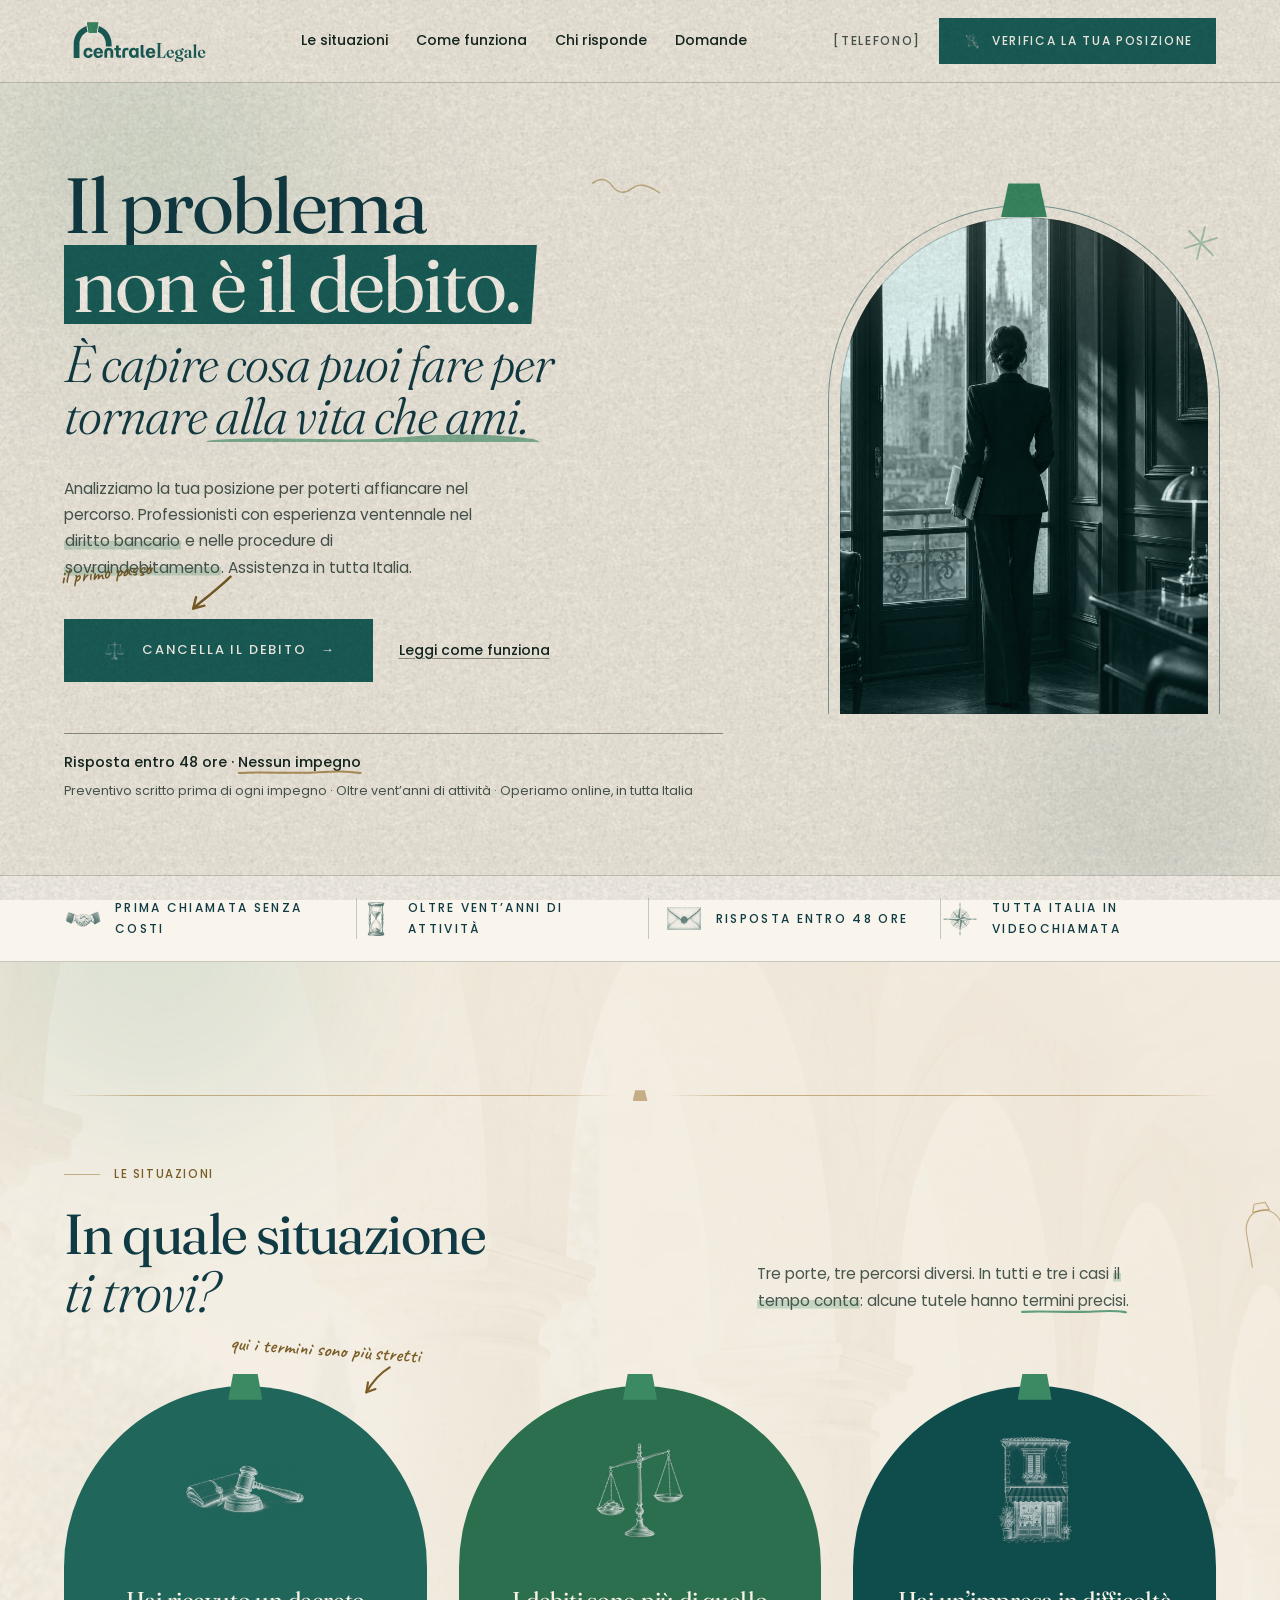
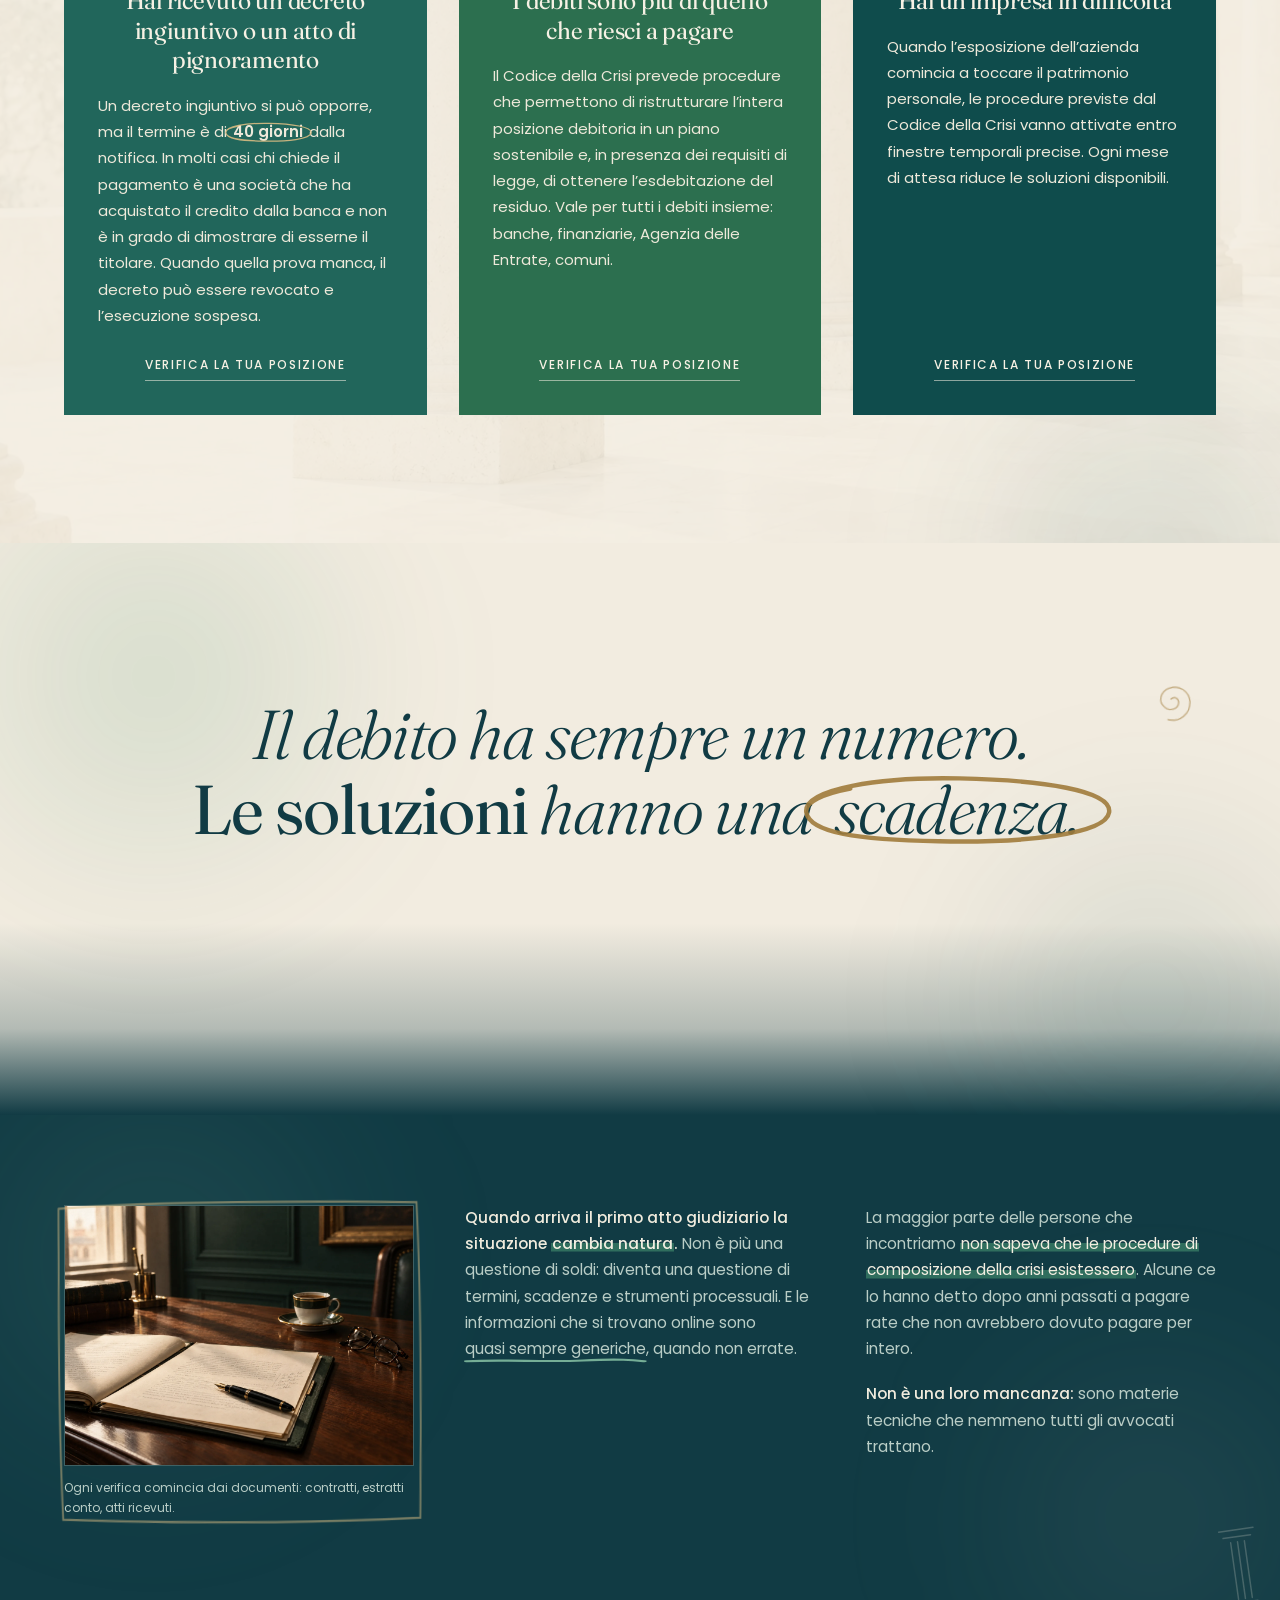
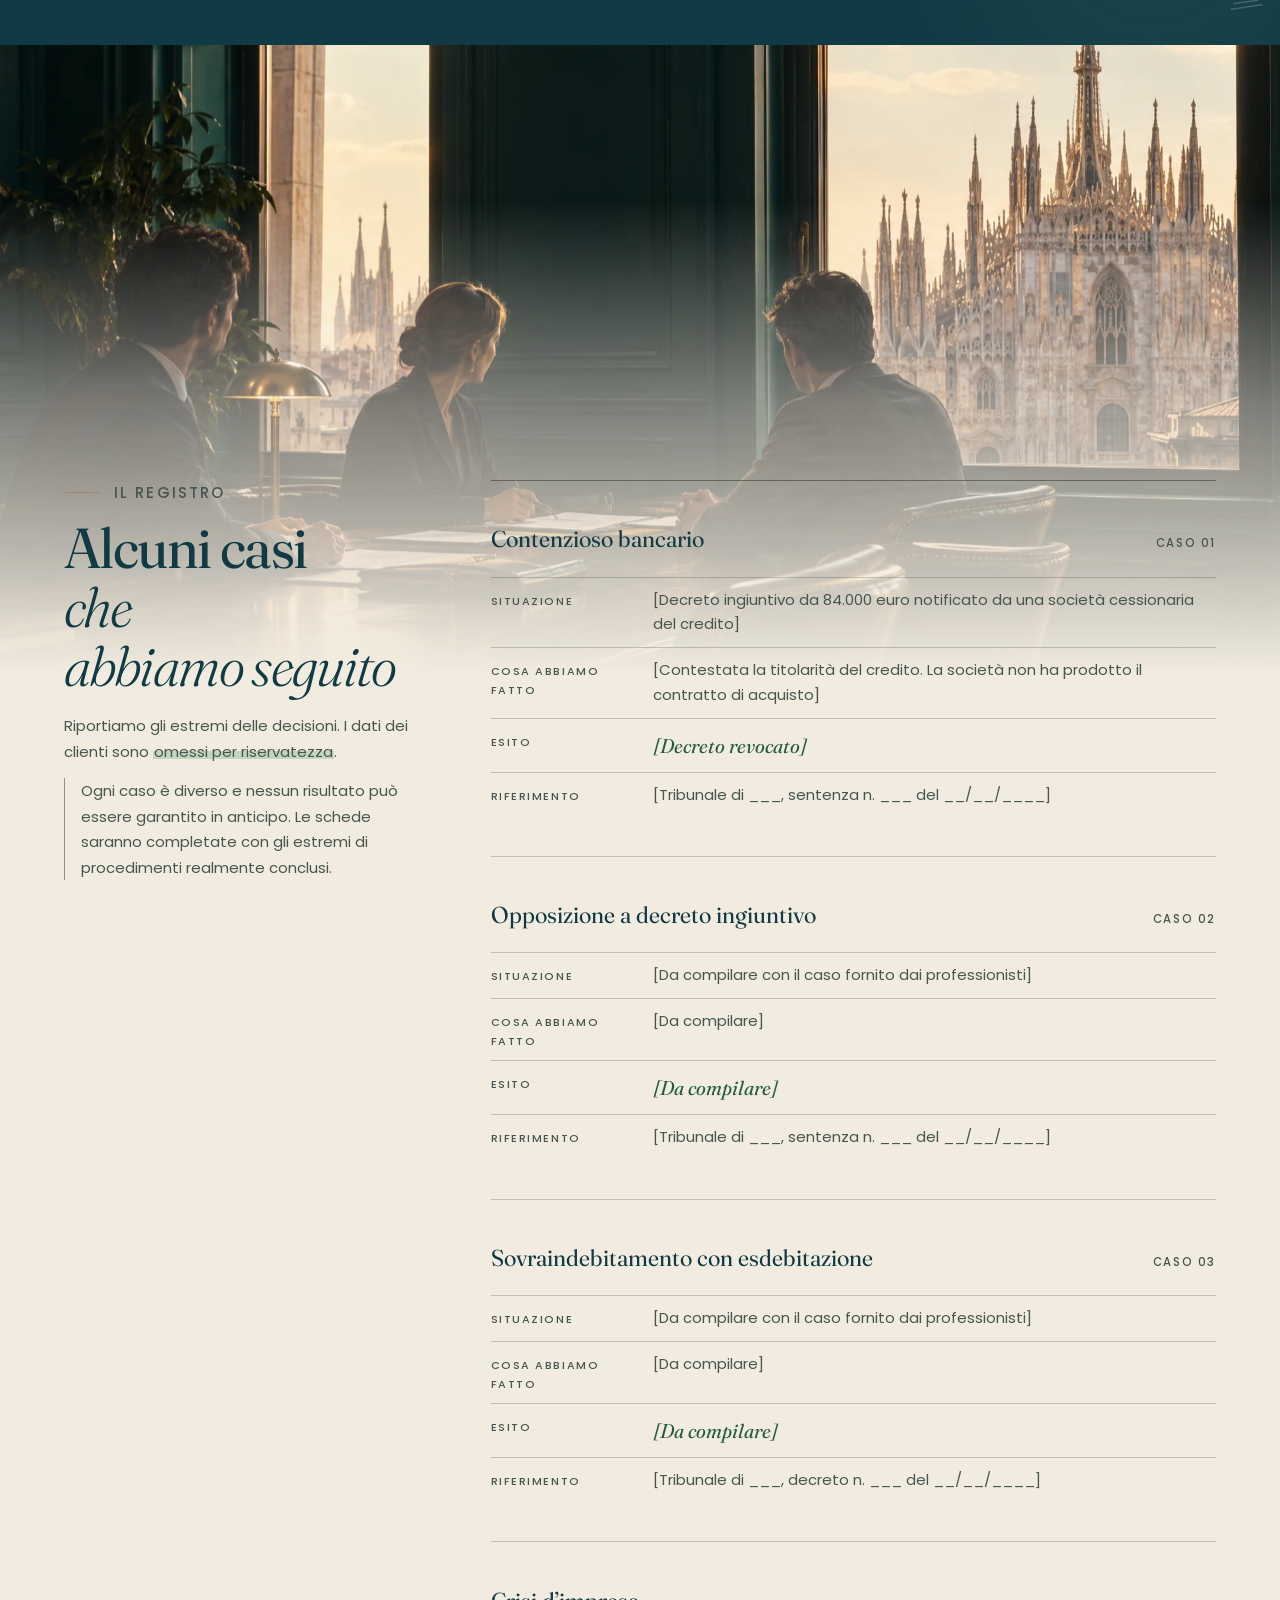
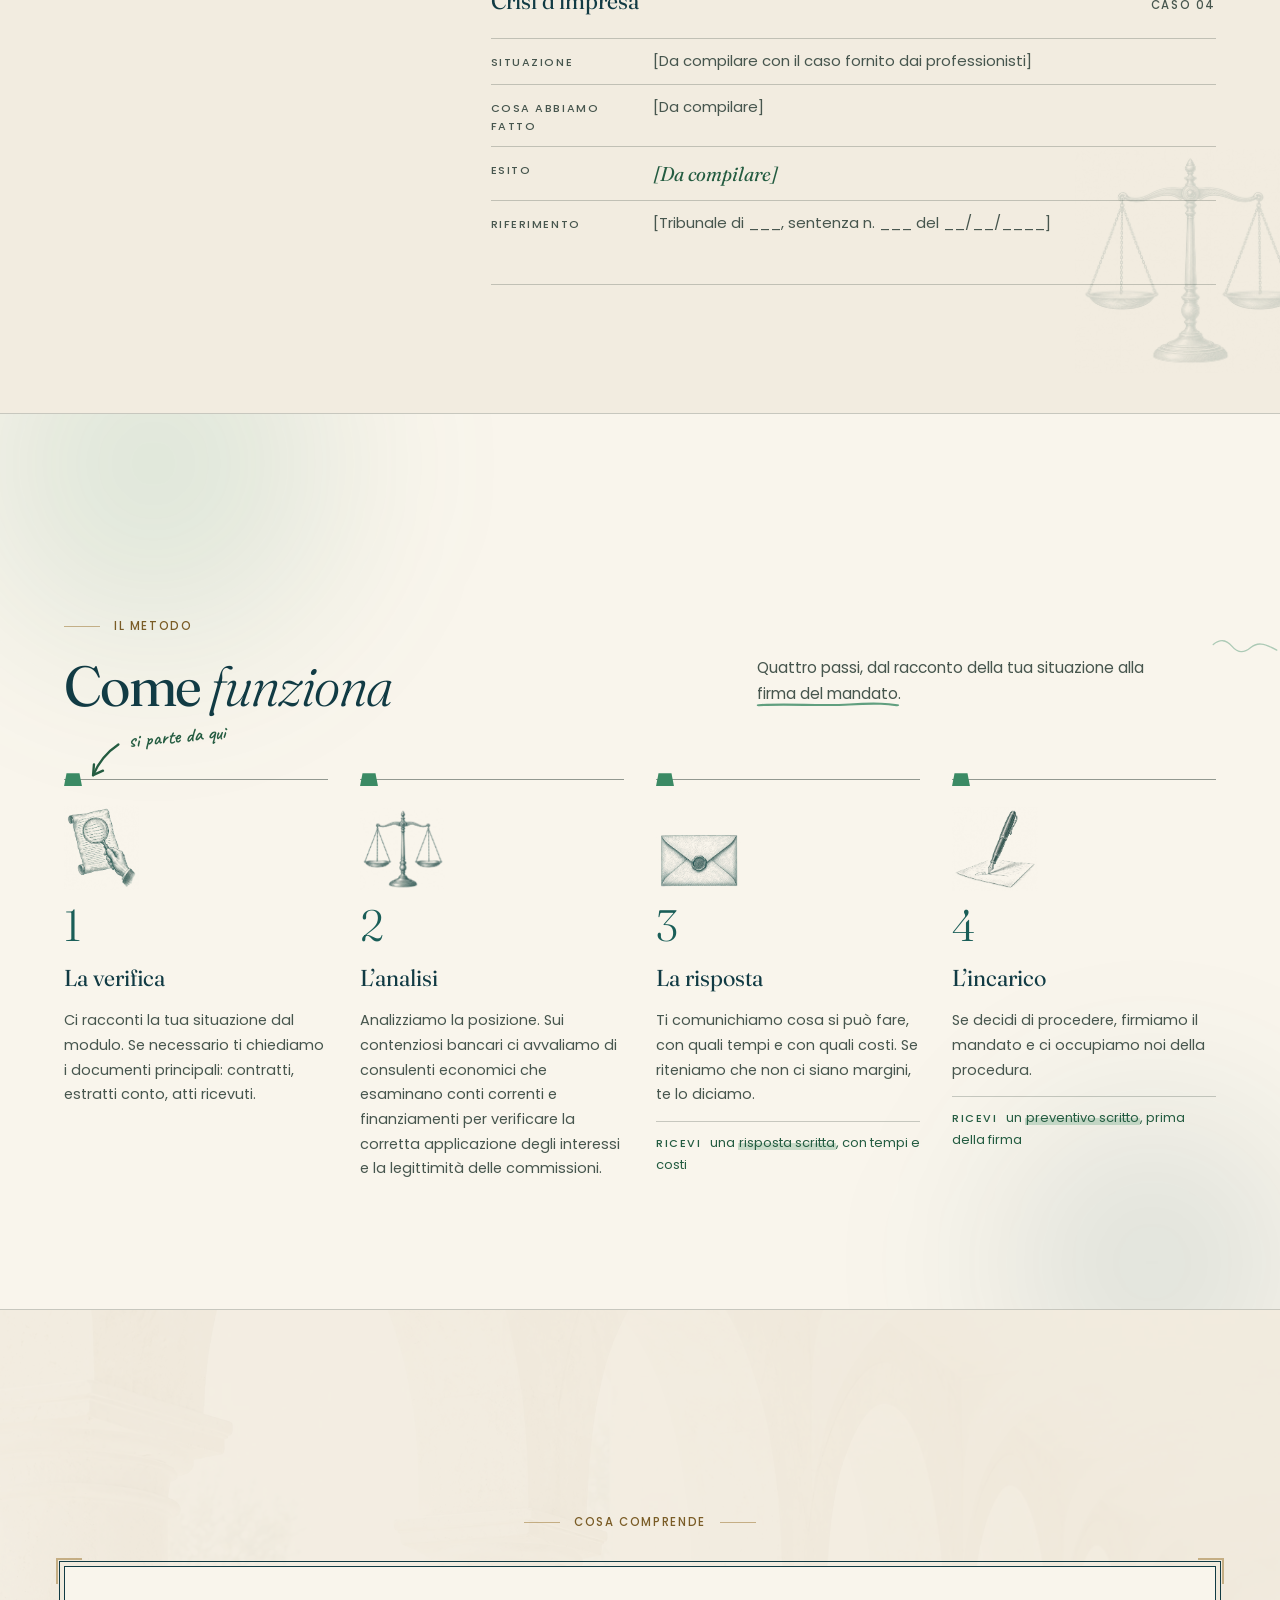
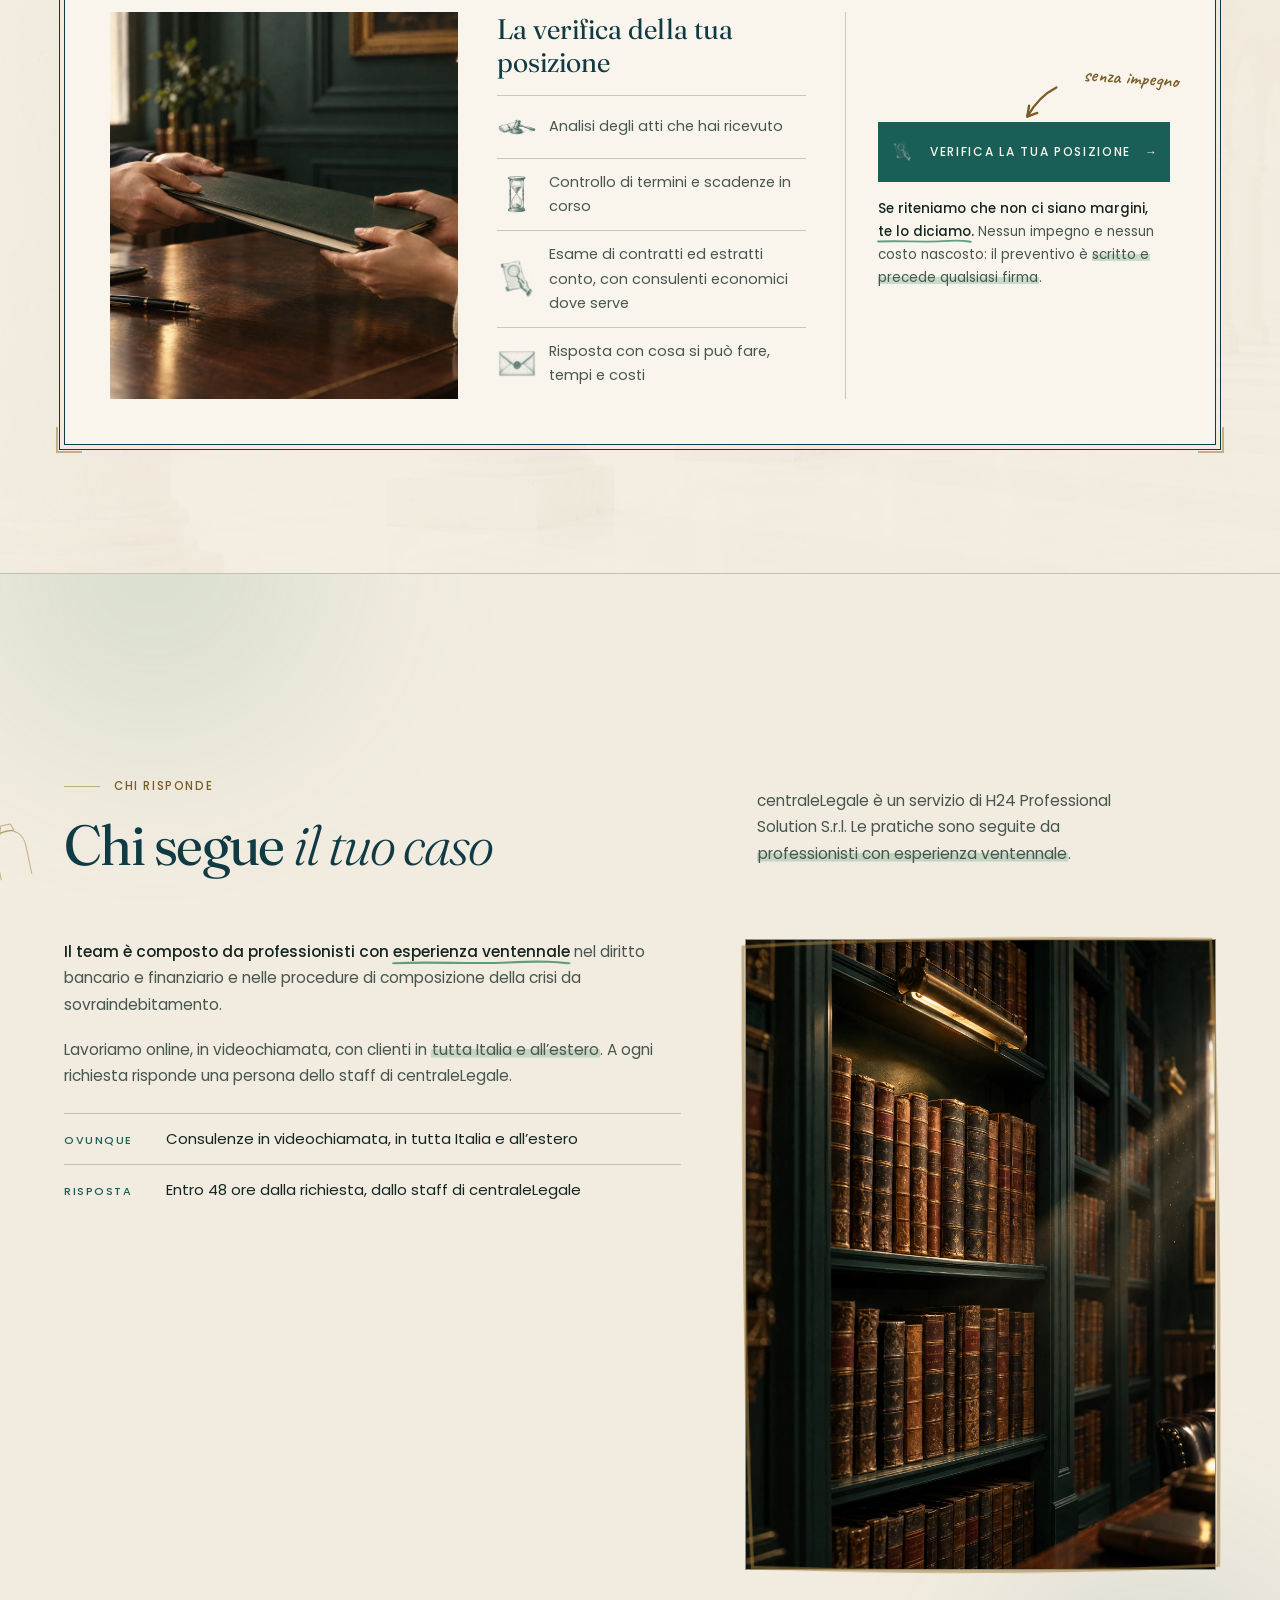
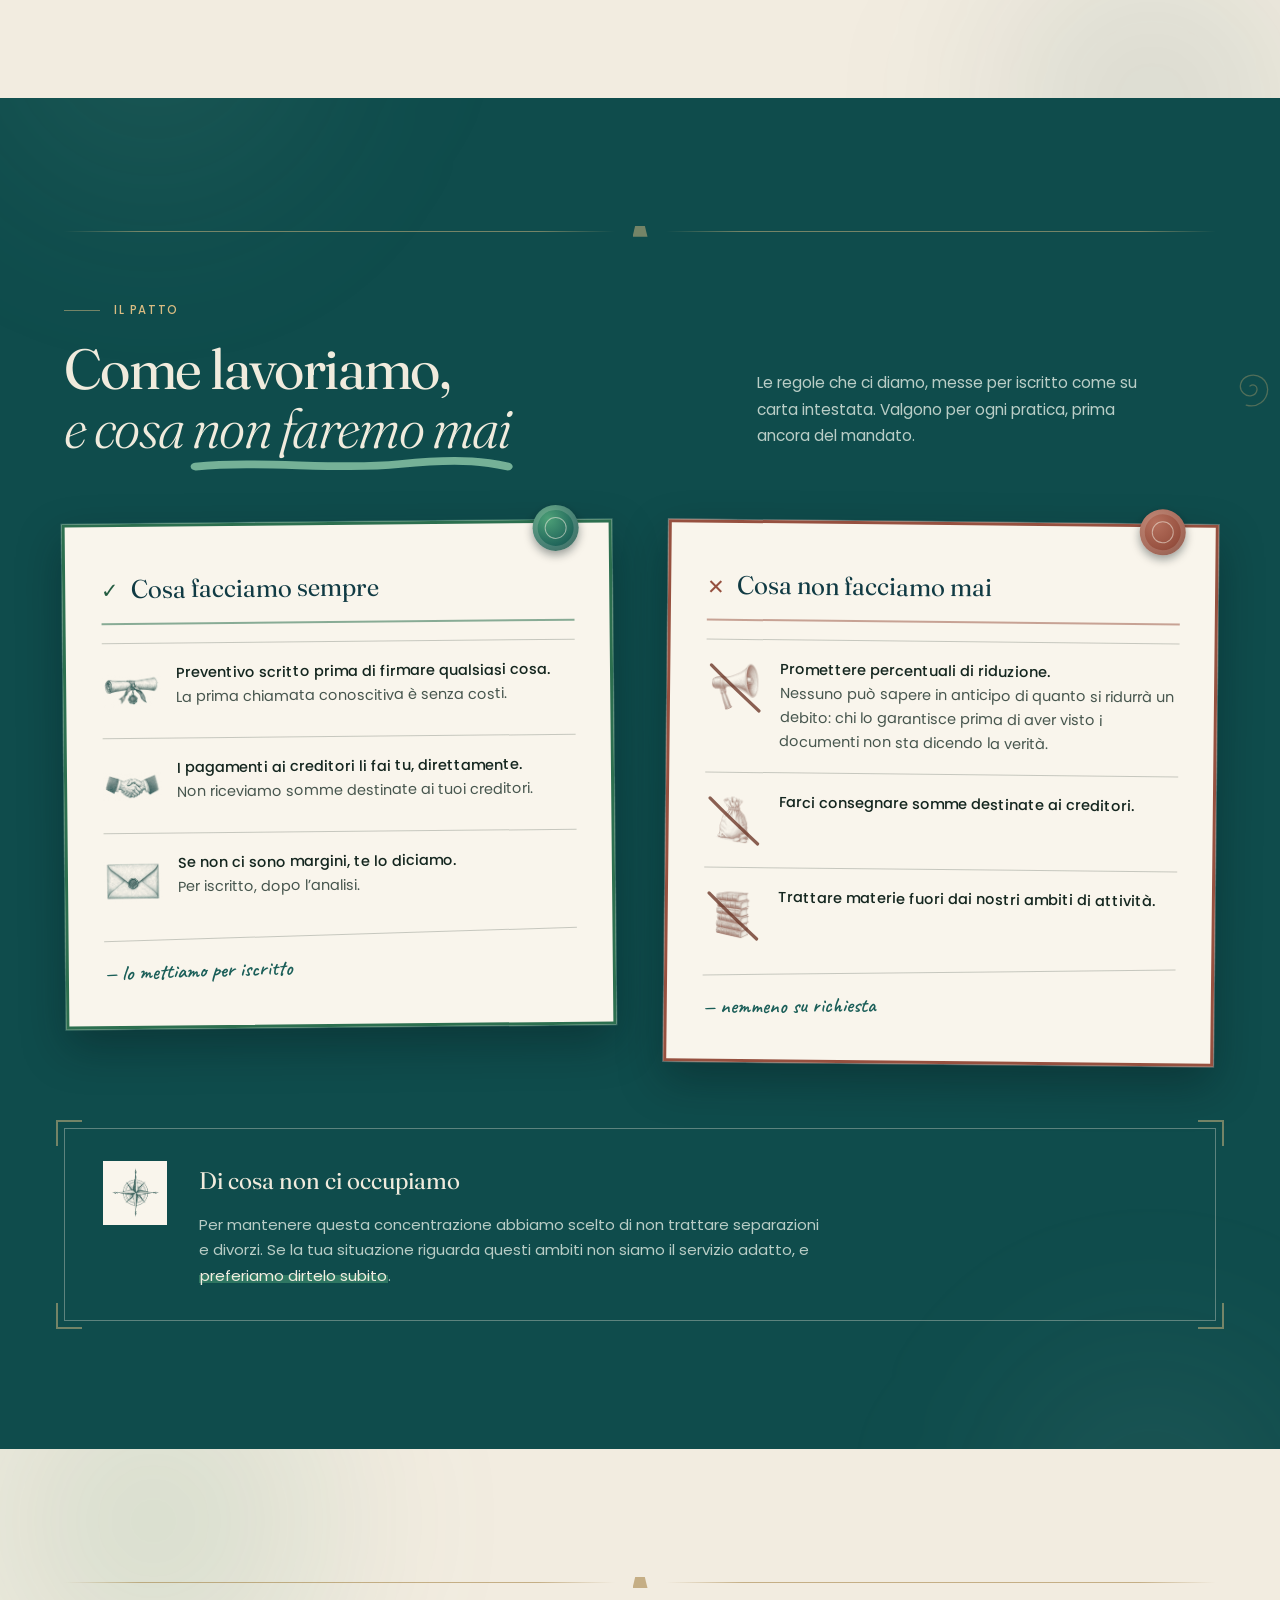
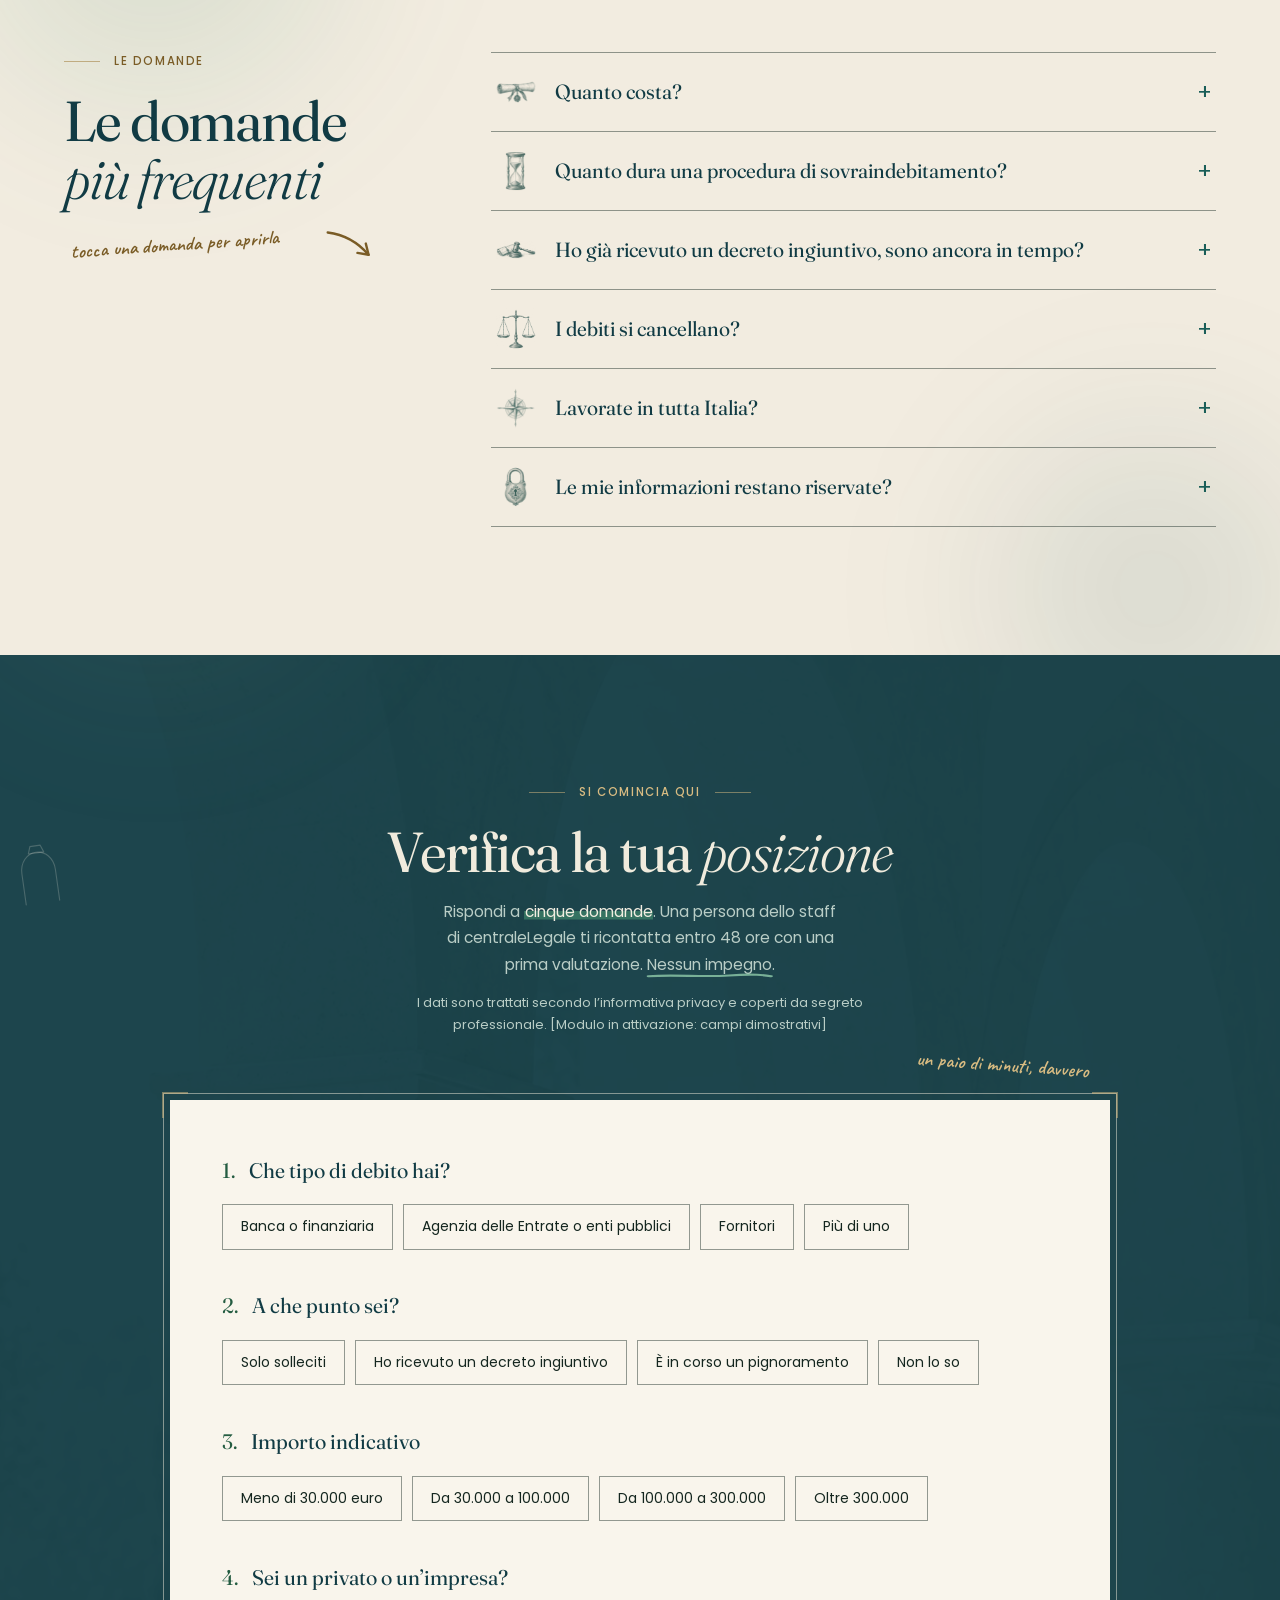
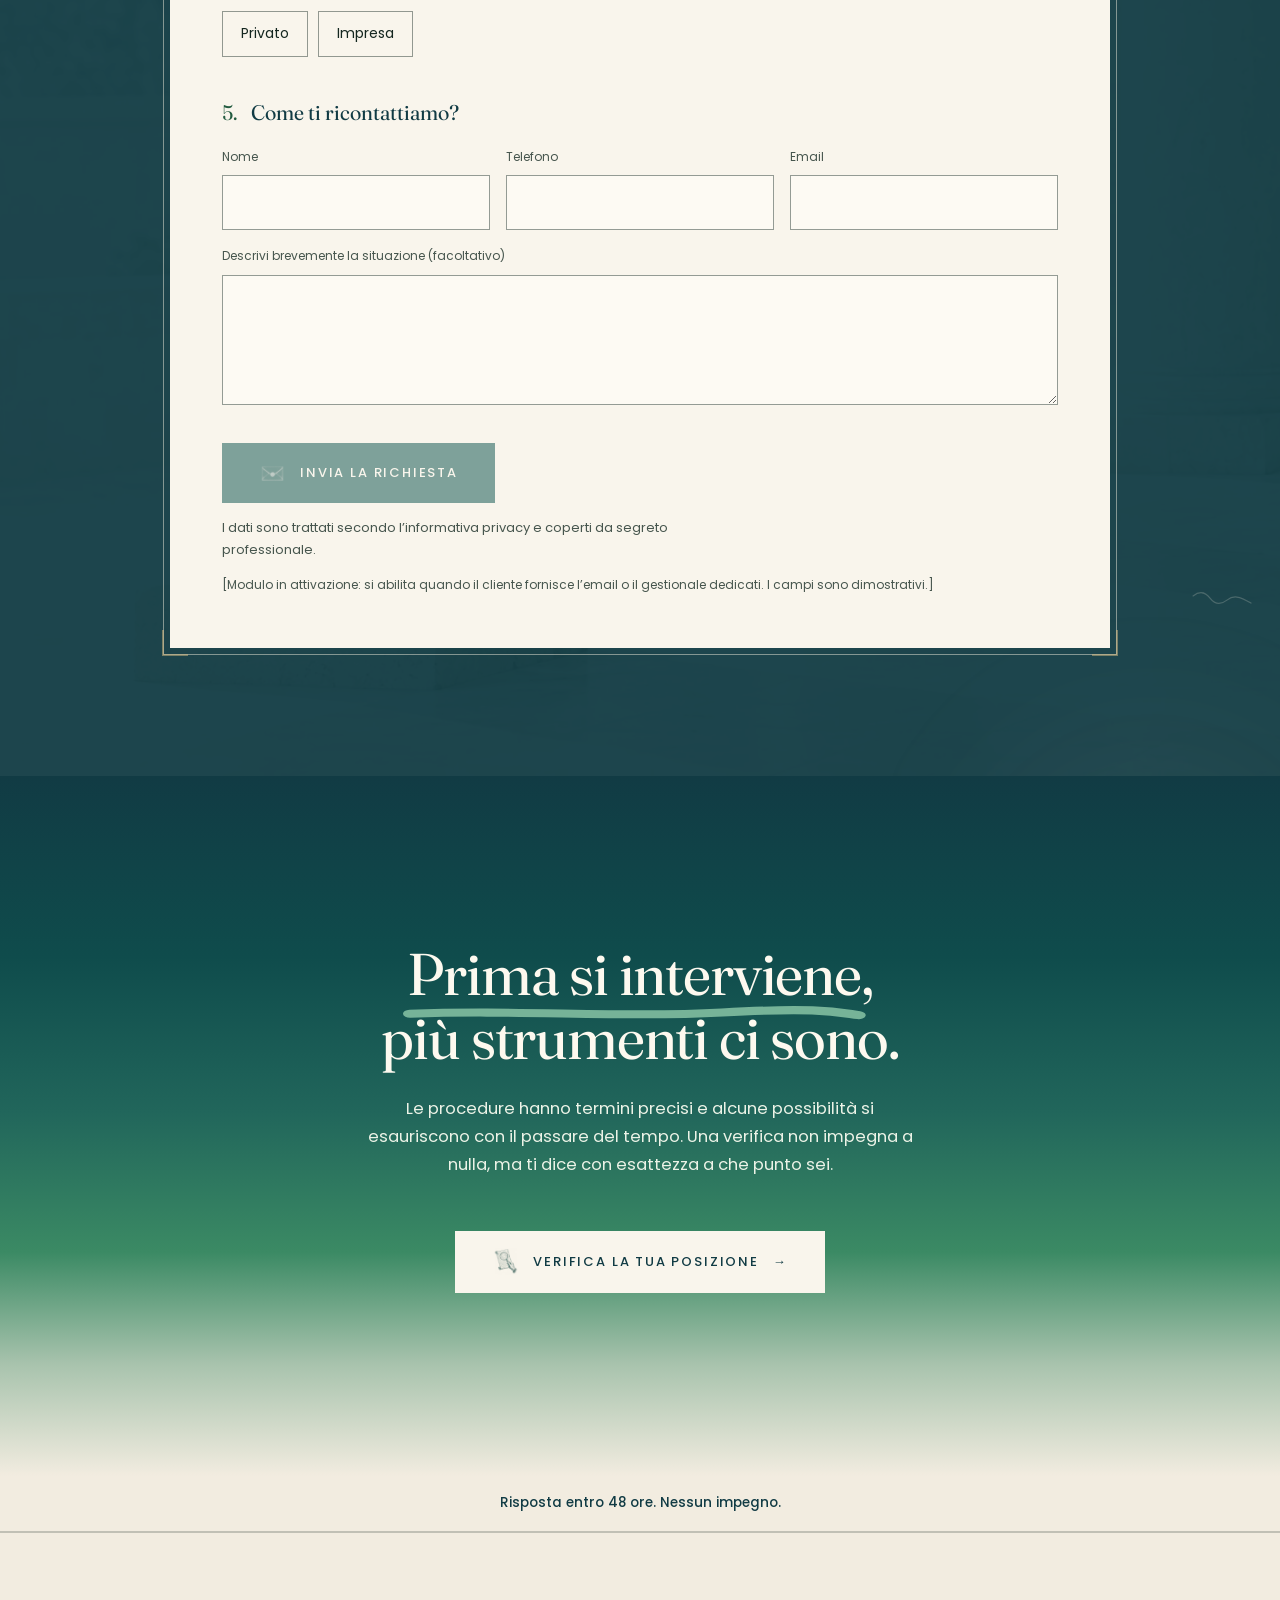
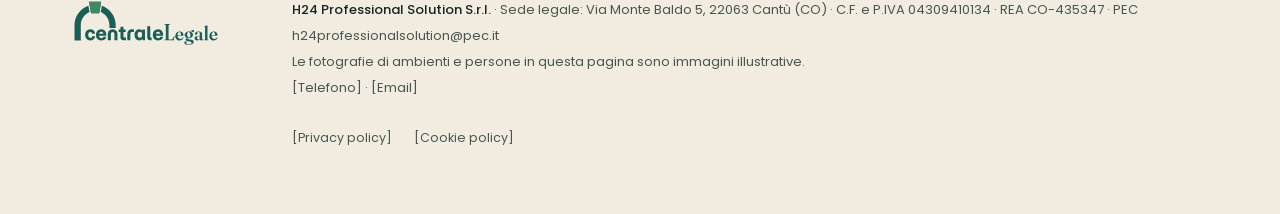
==== commit 9e88a026: "Compliance deontologica: rimossa ogni traccia degli avvocati Ventura Su richiesta esplicita della cl" ====
--- a/index.html
+++ b/index.html
@@ -88,7 +88,7 @@
 
   <aside class="targa" aria-label="Il servizio in sintesi">
     <ul class="targa__list caps">
-      <li class="targa__item"><img class="targa__icona" src="assets/img/icone/bilancia.webp" alt="" width="480" height="470" loading="lazy"><span>Ordine degli Avvocati</span></li>
+      <li class="targa__item"><img class="targa__icona" src="assets/img/icone/stretta.webp" alt="" width="480" height="229" loading="lazy"><span>Prima chiamata senza costi</span></li>
       <li class="targa__item"><img class="targa__icona" src="assets/img/icone/clessidra.webp" alt="" width="263" height="480" loading="lazy"><span>Oltre vent’anni di attività</span></li>
       <li class="targa__item"><img class="targa__icona" src="assets/img/icone/busta.webp" alt="" width="480" height="342" loading="lazy"><span>Risposta entro 48 ore</span></li>
       <li class="targa__item"><img class="targa__icona" src="assets/img/icone/bussola.webp" alt="" width="472" height="480" loading="lazy"><span>Tutta Italia in videochiamata</span></li>
@@ -323,30 +323,6 @@
         <p class="section__intro rv" style="--d:120ms">centraleLegale è un servizio di H24 Professional Solution S.r.l. Le pratiche sono seguite da <span class="hi">professionisti con esperienza ventennale</span>.</p>
       </header>
       <div class="studio__grid">
-        <div class="studio__ritratti">
-          <figure class="cameo rv">
-            <div class="cameo__arco">
-              <svg viewBox="0 0 60 74" fill="none" xmlns="http://www.w3.org/2000/svg" aria-hidden="true">
-                <path d="M6 70 V32 A24 24 0 0 1 54 32 V70" stroke="#1a5e58" stroke-width="2.5"/>
-                <path d="M24 6 h12 l3 10 h-18 z" fill="#3b8a64"/>
-              </svg>
-              <span class="cameo__nota caps">Inserire: ritratto</span>
-            </div>
-            <p class="cameo__nome">Avv. Katia Ventura</p>
-            <p class="cameo__albo segnaposto">[Iscritta all’Ordine degli Avvocati di ___, n. ___]</p>
-          </figure>
-          <figure class="cameo rv" style="--d:110ms">
-            <div class="cameo__arco">
-              <svg viewBox="0 0 60 74" fill="none" xmlns="http://www.w3.org/2000/svg" aria-hidden="true">
-                <path d="M6 70 V32 A24 24 0 0 1 54 32 V70" stroke="#1a5e58" stroke-width="2.5"/>
-                <path d="M24 6 h12 l3 10 h-18 z" fill="#3b8a64"/>
-              </svg>
-              <span class="cameo__nota caps">Inserire: ritratto</span>
-            </div>
-            <p class="cameo__nome">Avv. Mirko Ventura</p>
-            <p class="cameo__albo segnaposto">[Iscritto all’Ordine degli Avvocati di ___, n. ___]</p>
-          </figure>
-        </div>
         <div class="studio__testo rv" style="--d:160ms">
           <p><strong>Il team è composto da professionisti con <span class="sotto">esperienza ventennale<svg viewBox="0 0 200 14" preserveAspectRatio="none" aria-hidden="true"><path pathLength="1" d="M4 9 C 45 4, 90 12, 130 7 S 185 6, 196 9"/></svg></span></strong> nel diritto bancario e finanziario e nelle procedure di composizione della crisi da sovraindebitamento.</p>
           <p>Lavoriamo online, in videochiamata, con clienti in <span class="hi">tutta Italia e all’estero</span>. A ogni richiesta risponde una persona dello staff di centraleLegale.</p>
@@ -576,8 +552,6 @@
     </a>
     <address class="footer__dati">
       <strong>H24 Professional Solution S.r.l.</strong> · Sede legale: Via Monte Baldo 5, 22063 Cantù (CO) · C.F. e P.IVA 04309410134 · REA CO-435347 · PEC h24professionalsolution@pec.it<br>
-      Avv. Katia Ventura, Ordine degli Avvocati di <span class="segnaposto">[___]</span>, n. <span class="segnaposto">[___]</span> ·
-      Avv. Mirko Ventura, Ordine degli Avvocati di <span class="segnaposto">[___]</span>, n. <span class="segnaposto">[___]</span><br>
       Le fotografie di ambienti e persone in questa pagina sono immagini illustrative.<br>
       <span class="segnaposto">[Telefono]</span> · <span class="segnaposto">[Email]</span>
       <span class="footer__legal">
--- a/assets/css/main.css
+++ b/assets/css/main.css
@@ -371,21 +371,7 @@
    06 · STUDIO
    ============================================================ */
 .studio { background: var(--avorio); border-top: 1px solid var(--hairline); }
-.studio__grid { display: grid; grid-template-columns: 5fr 4.4fr 2.6fr; gap: clamp(28px, 4vw, 64px); align-items: start; }
-.studio__ritratti { display: grid; grid-template-columns: repeat(2, minmax(150px, 1fr)); gap: clamp(16px, 1.6vw, 24px); }
-.cameo { margin: 0; text-align: center; }
-.cameo__arco {
-  position: relative;
-  border: 1px solid var(--hairline-forte);
-  border-radius: 999px 999px 0 0;
-  aspect-ratio: 3 / 4.1;
-  background: radial-gradient(120% 90% at 50% 0%, rgba(26, 94, 88, 0.14), rgba(26, 94, 88, 0.04) 55%, rgba(26, 94, 88, 0.09)), var(--avorio-alto);
-  display: flex; align-items: center; justify-content: center;
-}
-.cameo__arco svg { width: 34%; height: auto; opacity: 0.5; }
-.cameo__nota { position: absolute; left: 0; right: 0; bottom: 14px; font-size: 11px; color: var(--inchiostro-70); }
-.cameo__nome { margin: 14px 0 4px 0; font-family: var(--serif); font-weight: 400; font-size: 18px; color: var(--petrolio-notte); }
-.cameo__albo { margin: 0; font-size: 12px; color: var(--inchiostro-70); }
+.studio__grid { display: grid; grid-template-columns: 6.8fr 5.2fr; gap: clamp(32px, 5vw, 88px); align-items: start; }
 .studio__testo p { margin: 0 0 1.2em 0; color: var(--inchiostro-70); font-size: 15.5px; }
 .studio__testo p strong { color: var(--inchiostro); font-weight: 500; }
 .studio__sedi { list-style: none; margin: 24px 0 0 0; padding: 0; display: grid; gap: 12px; }
@@ -393,7 +379,7 @@
 .studio__sedi .caps { font-size: 11px; color: var(--petrolio-verde); flex: 0 0 88px; }
 .studio__figura { margin: 0; position: relative; }
 .studio__figura img { width: 100%; height: auto; border: 1px solid var(--hairline-forte); }
-@media (max-width: 1000px) { .studio__grid { grid-template-columns: 1fr; } .studio__ritratti { max-width: 460px; } .studio__figura { max-width: 380px; } }
+@media (max-width: 1000px) { .studio__grid { grid-template-columns: 1fr; } .studio__figura { max-width: 380px; } }
 
 /* ============================================================
    07 · PATTI — due carte firmate sul banco petrolio
